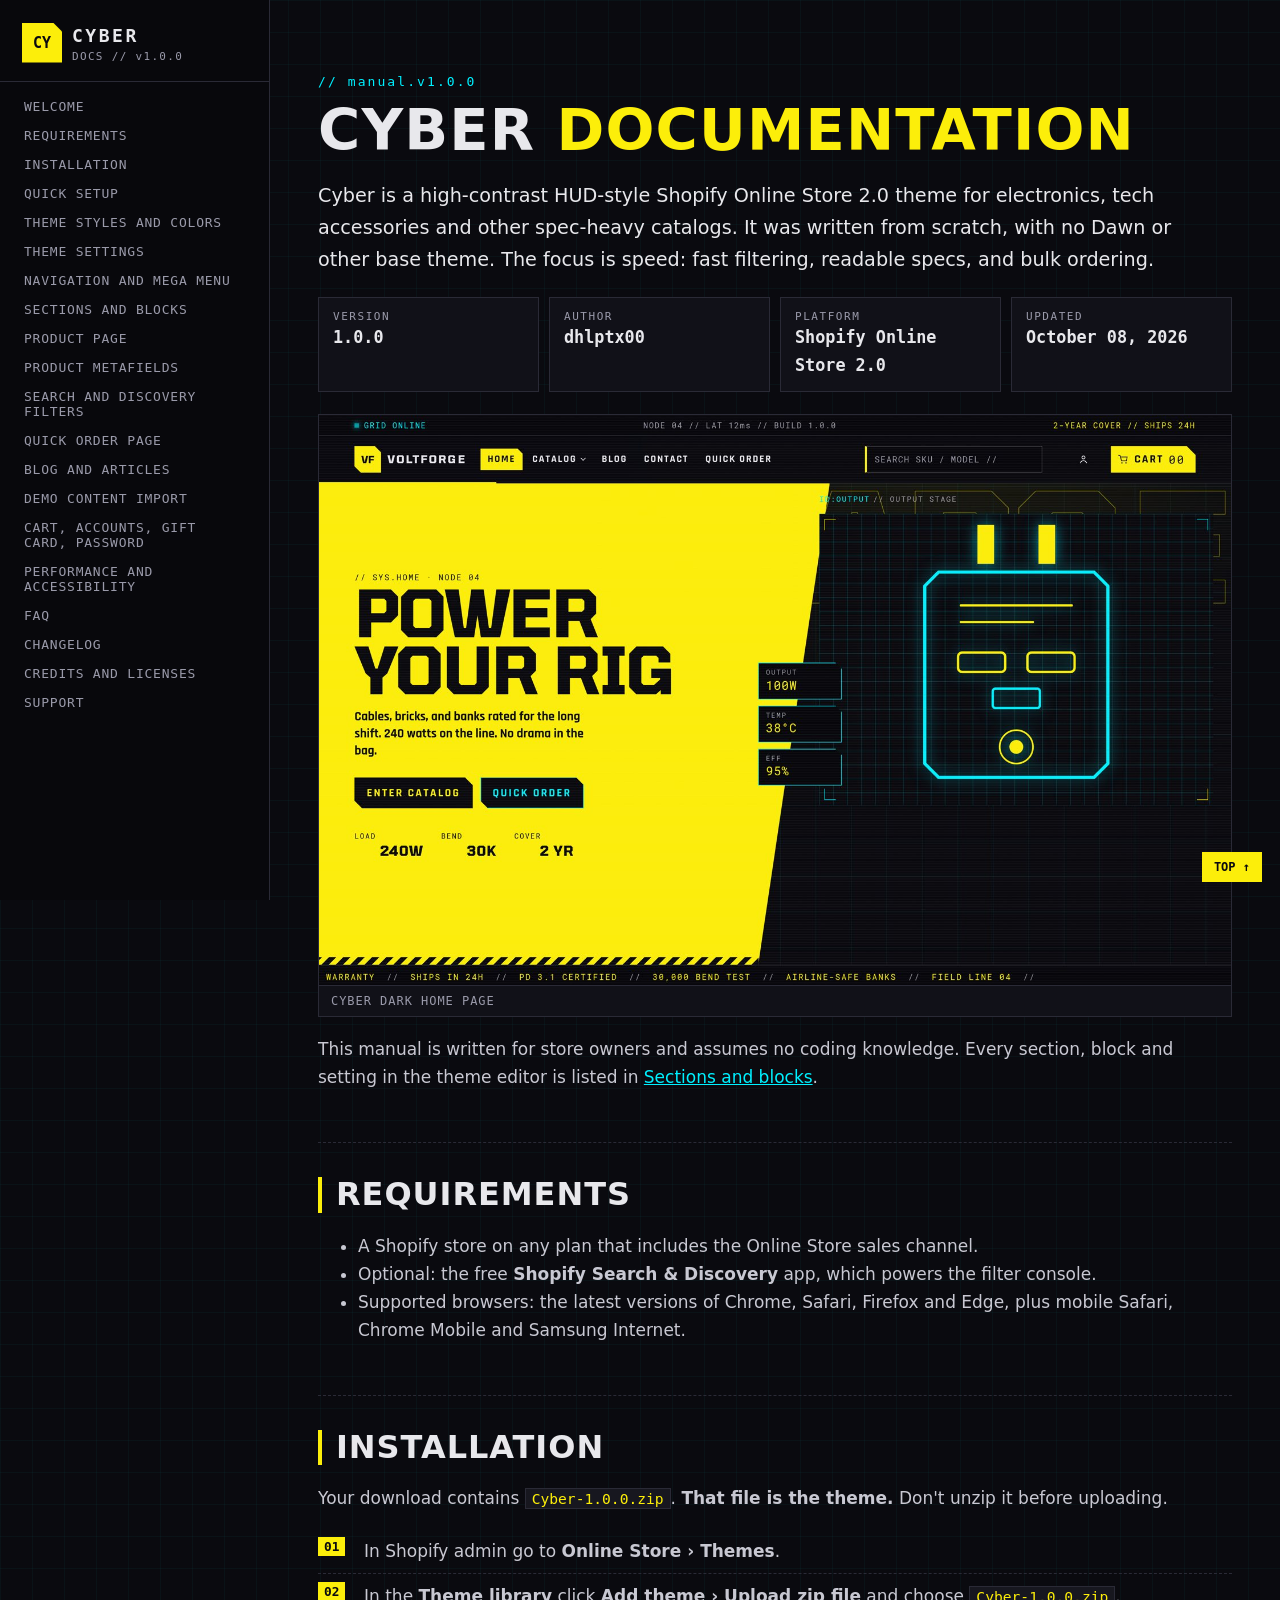
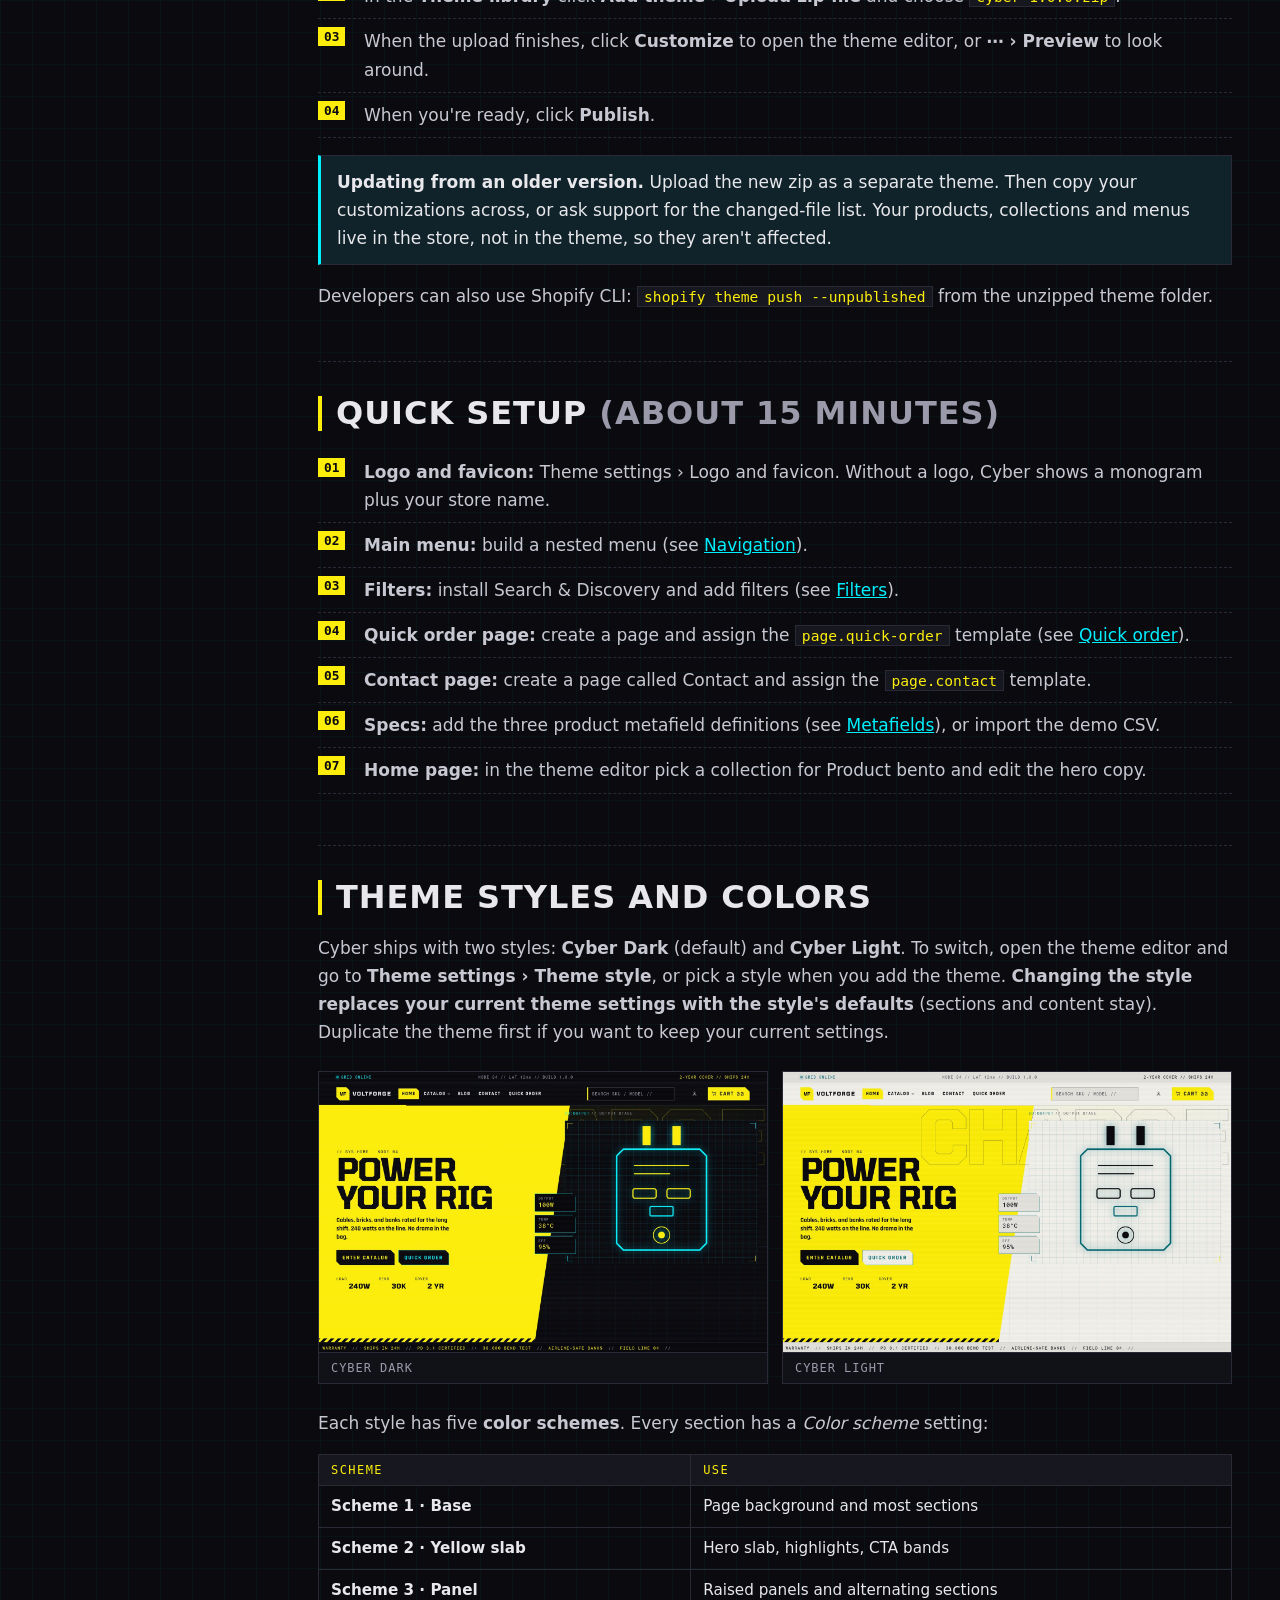
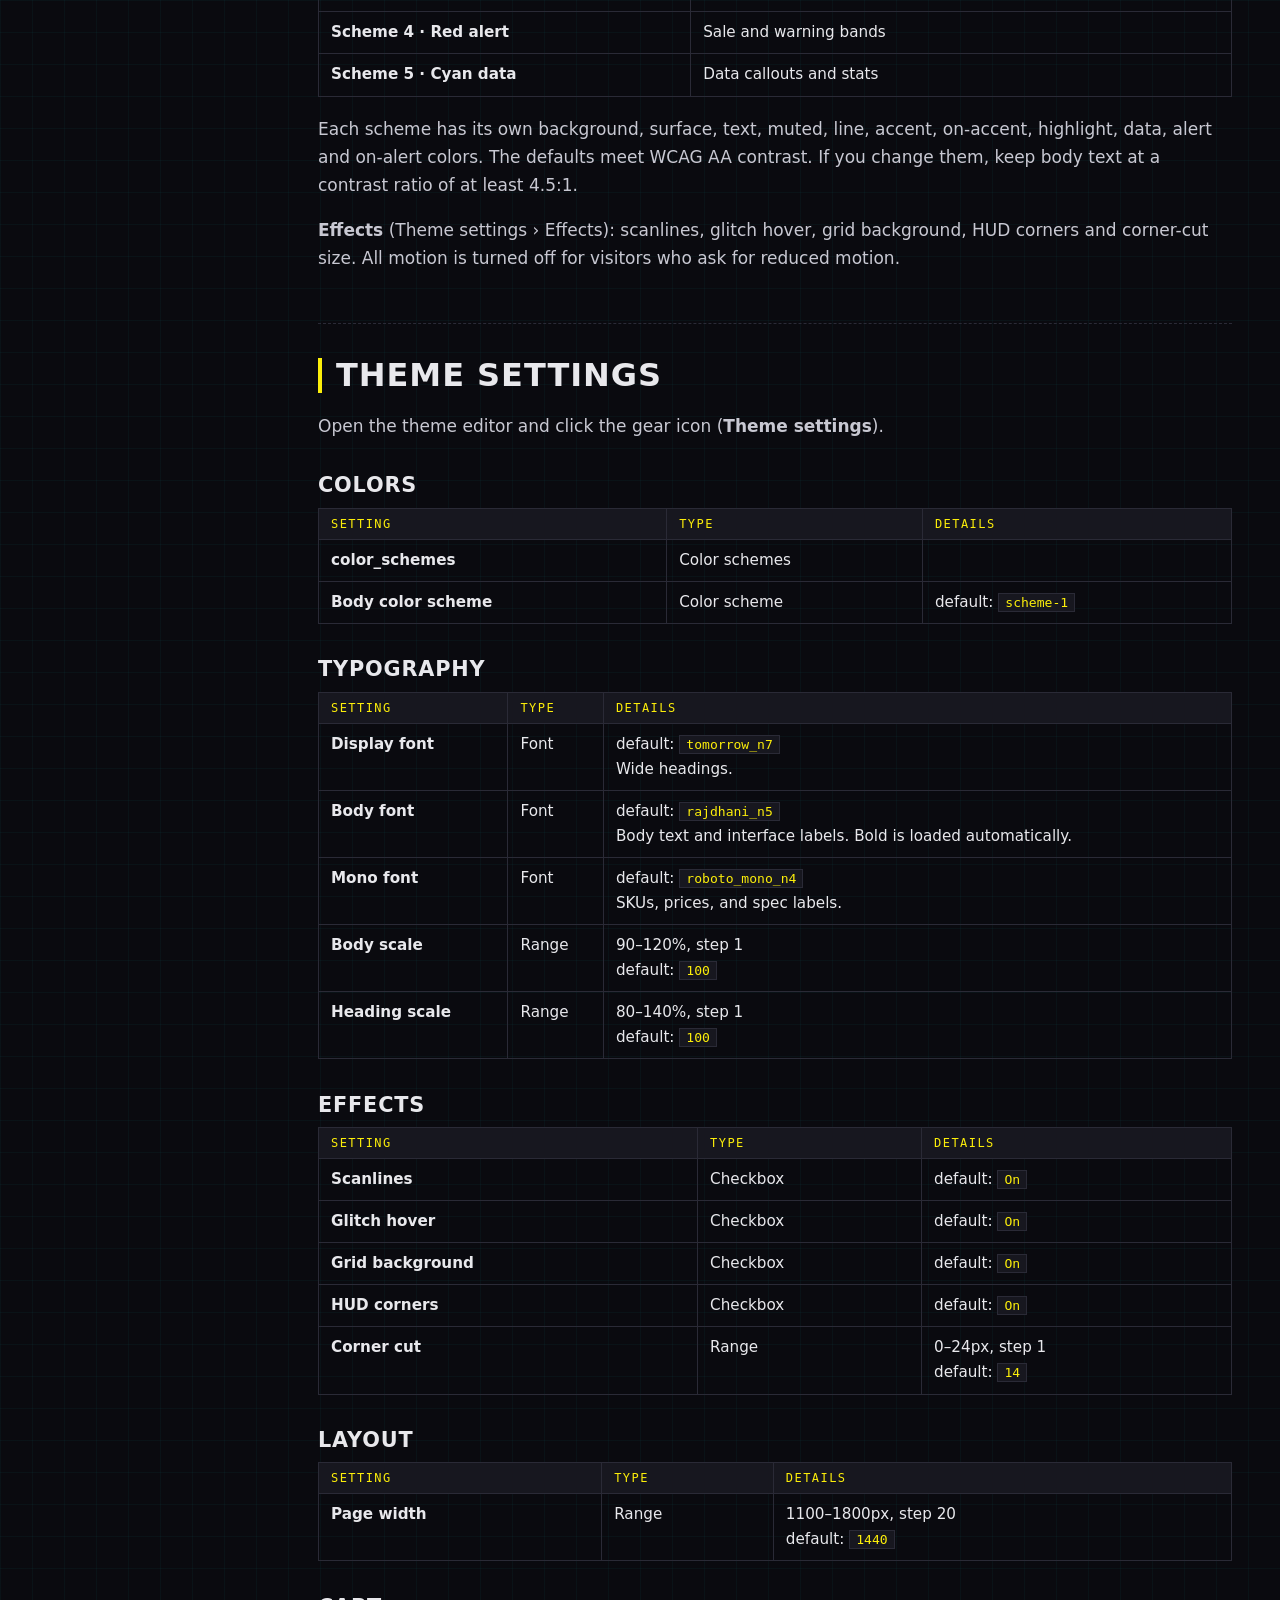
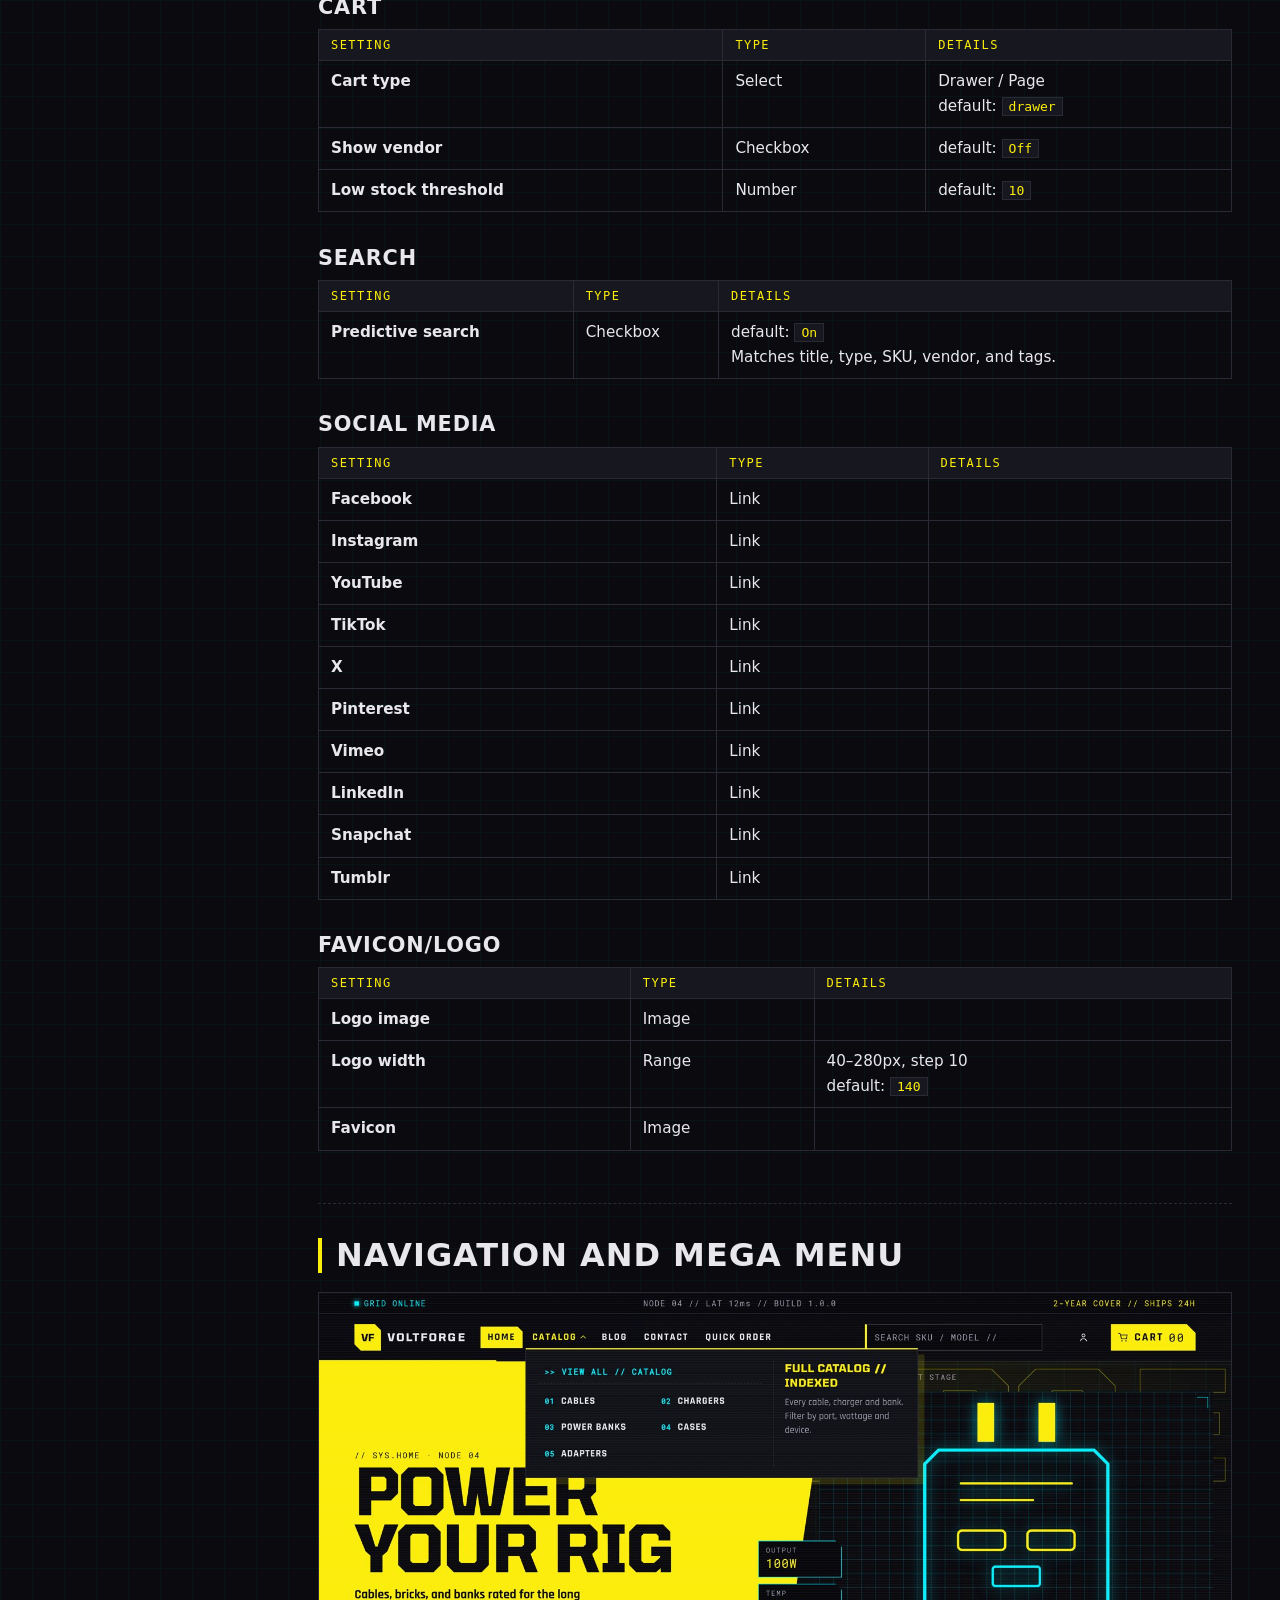
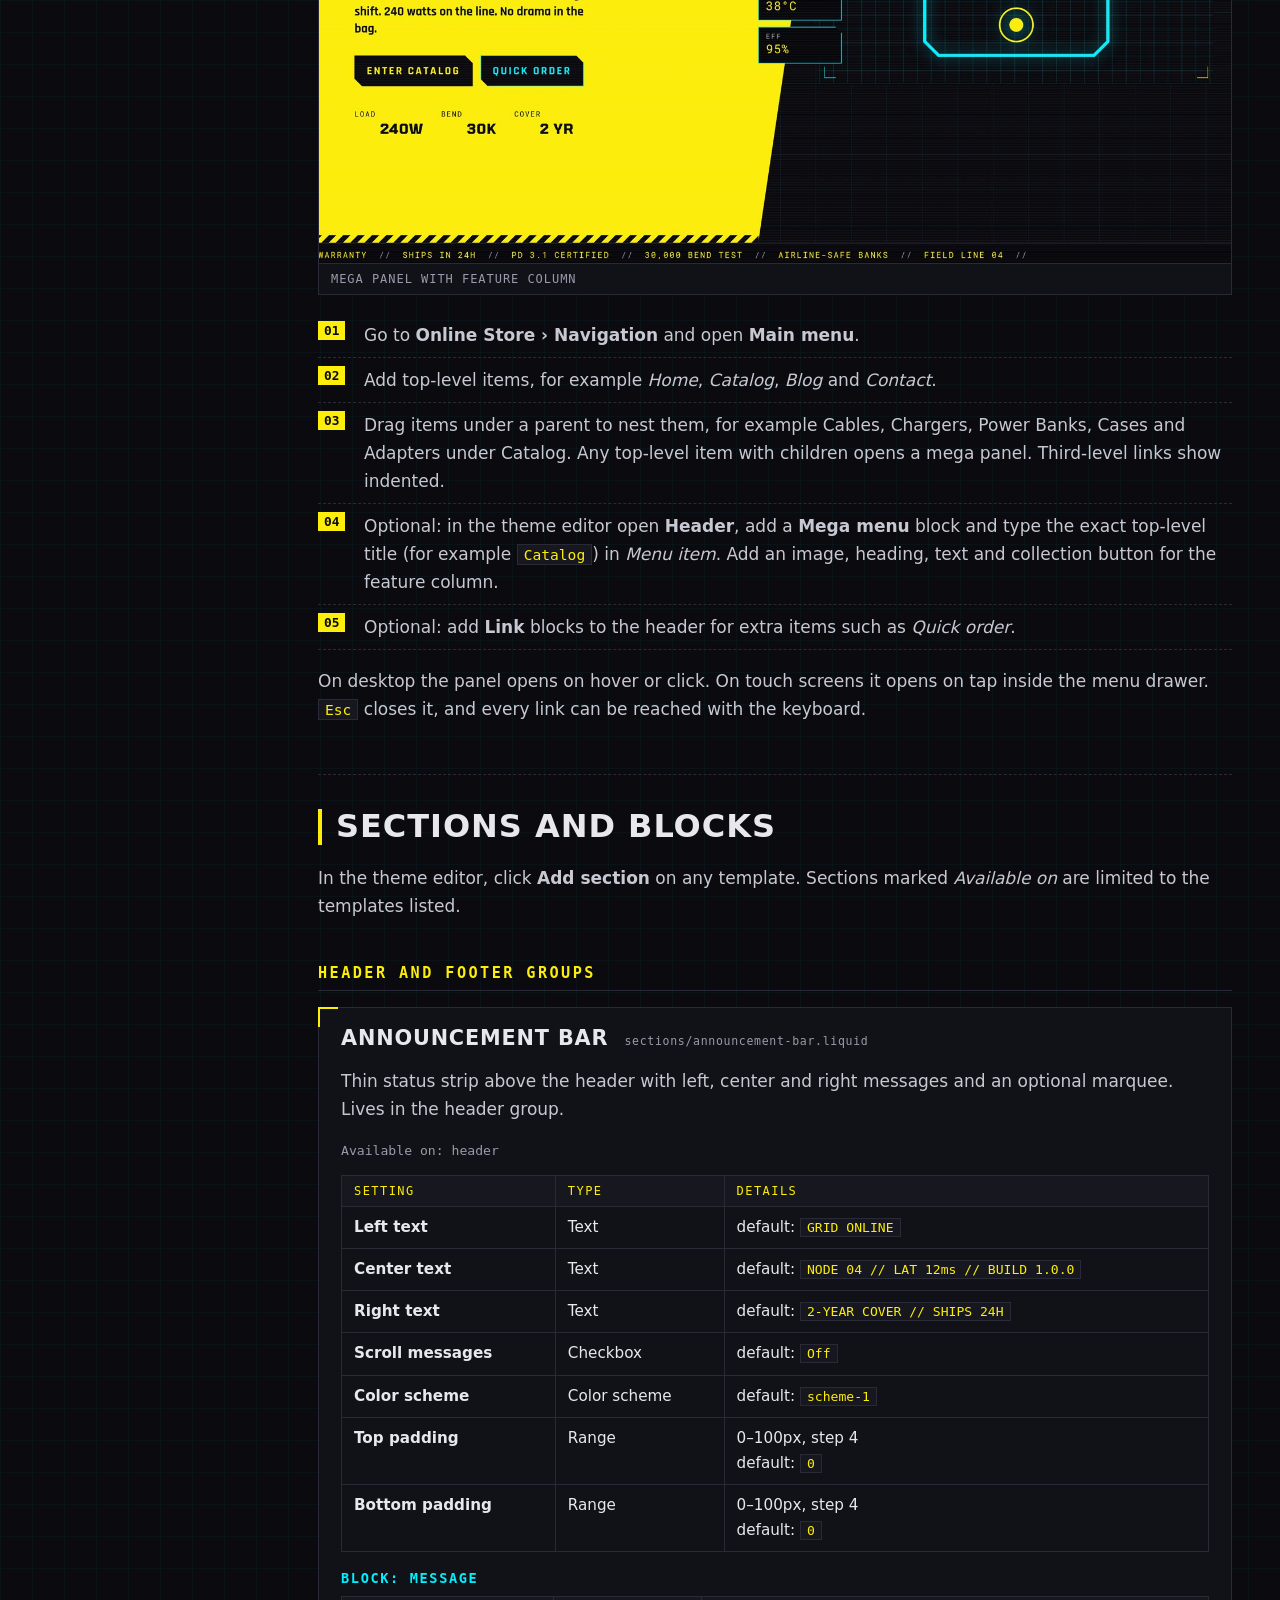
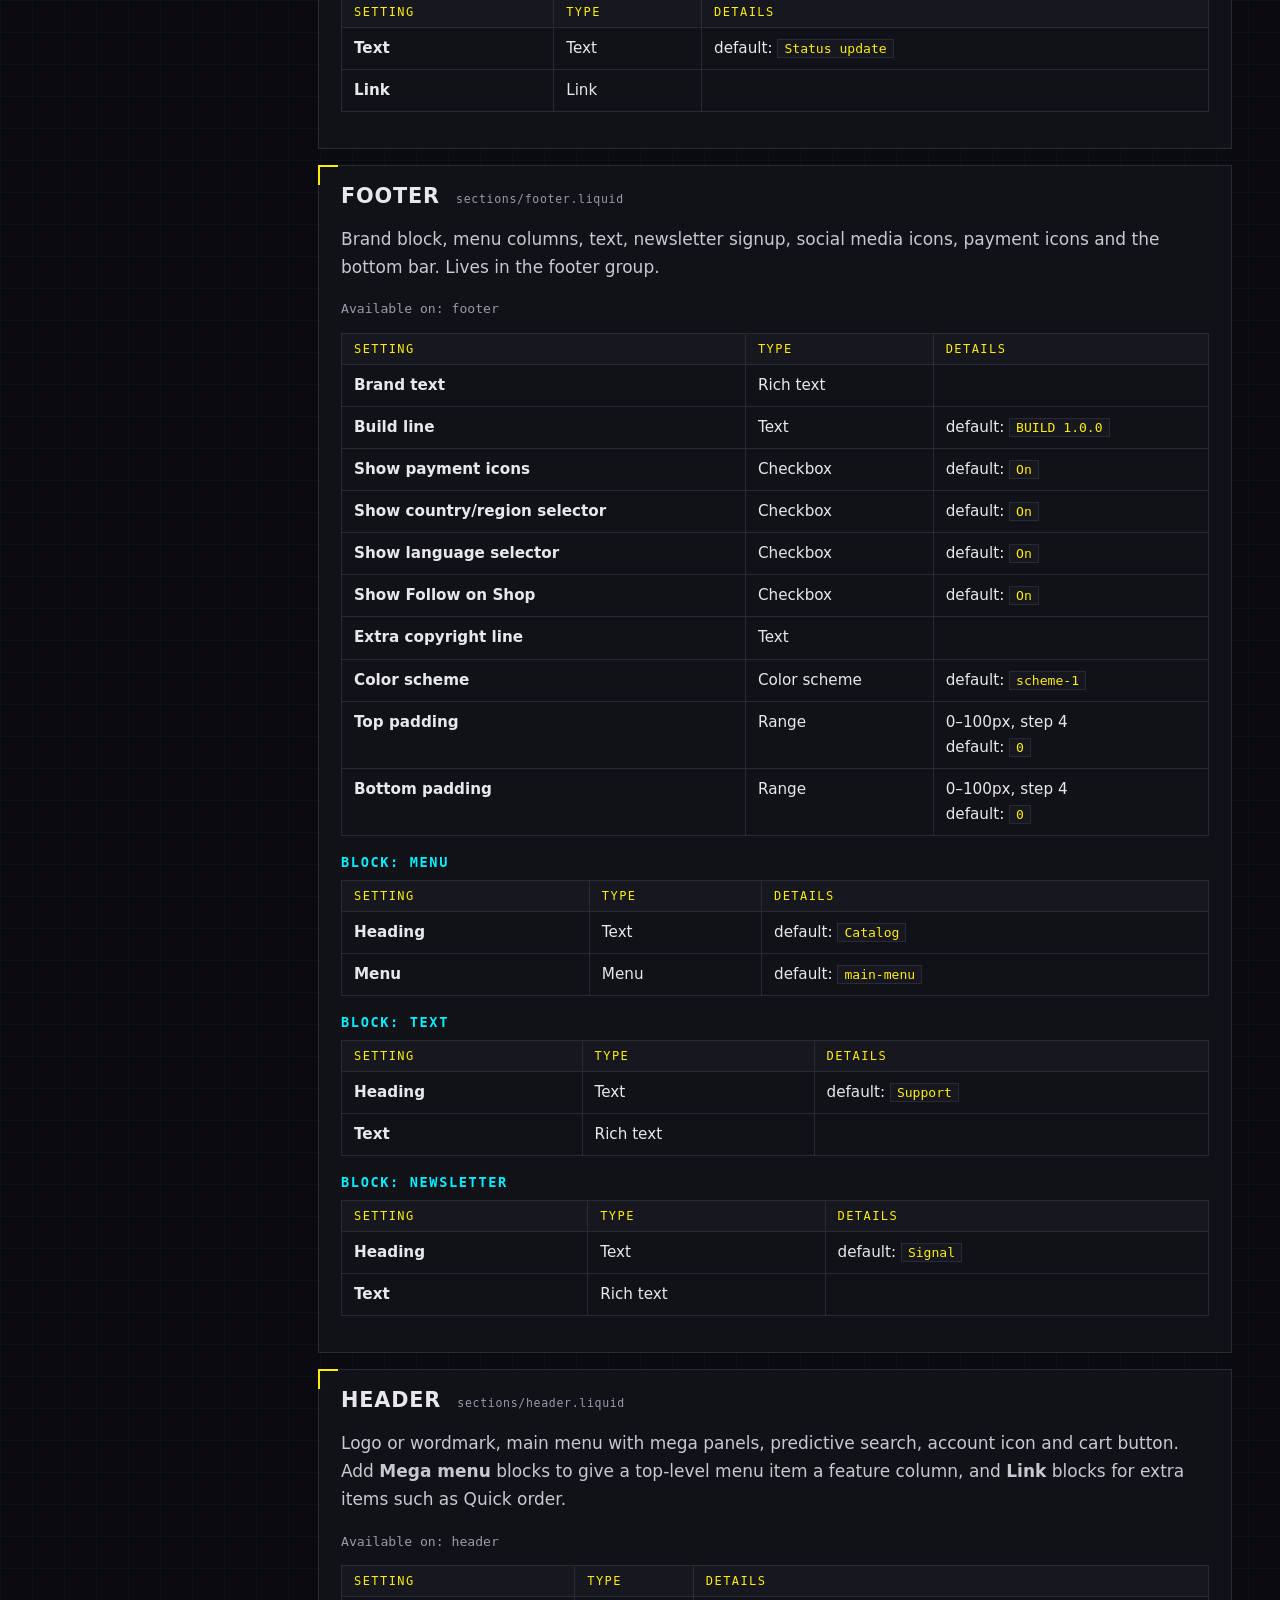
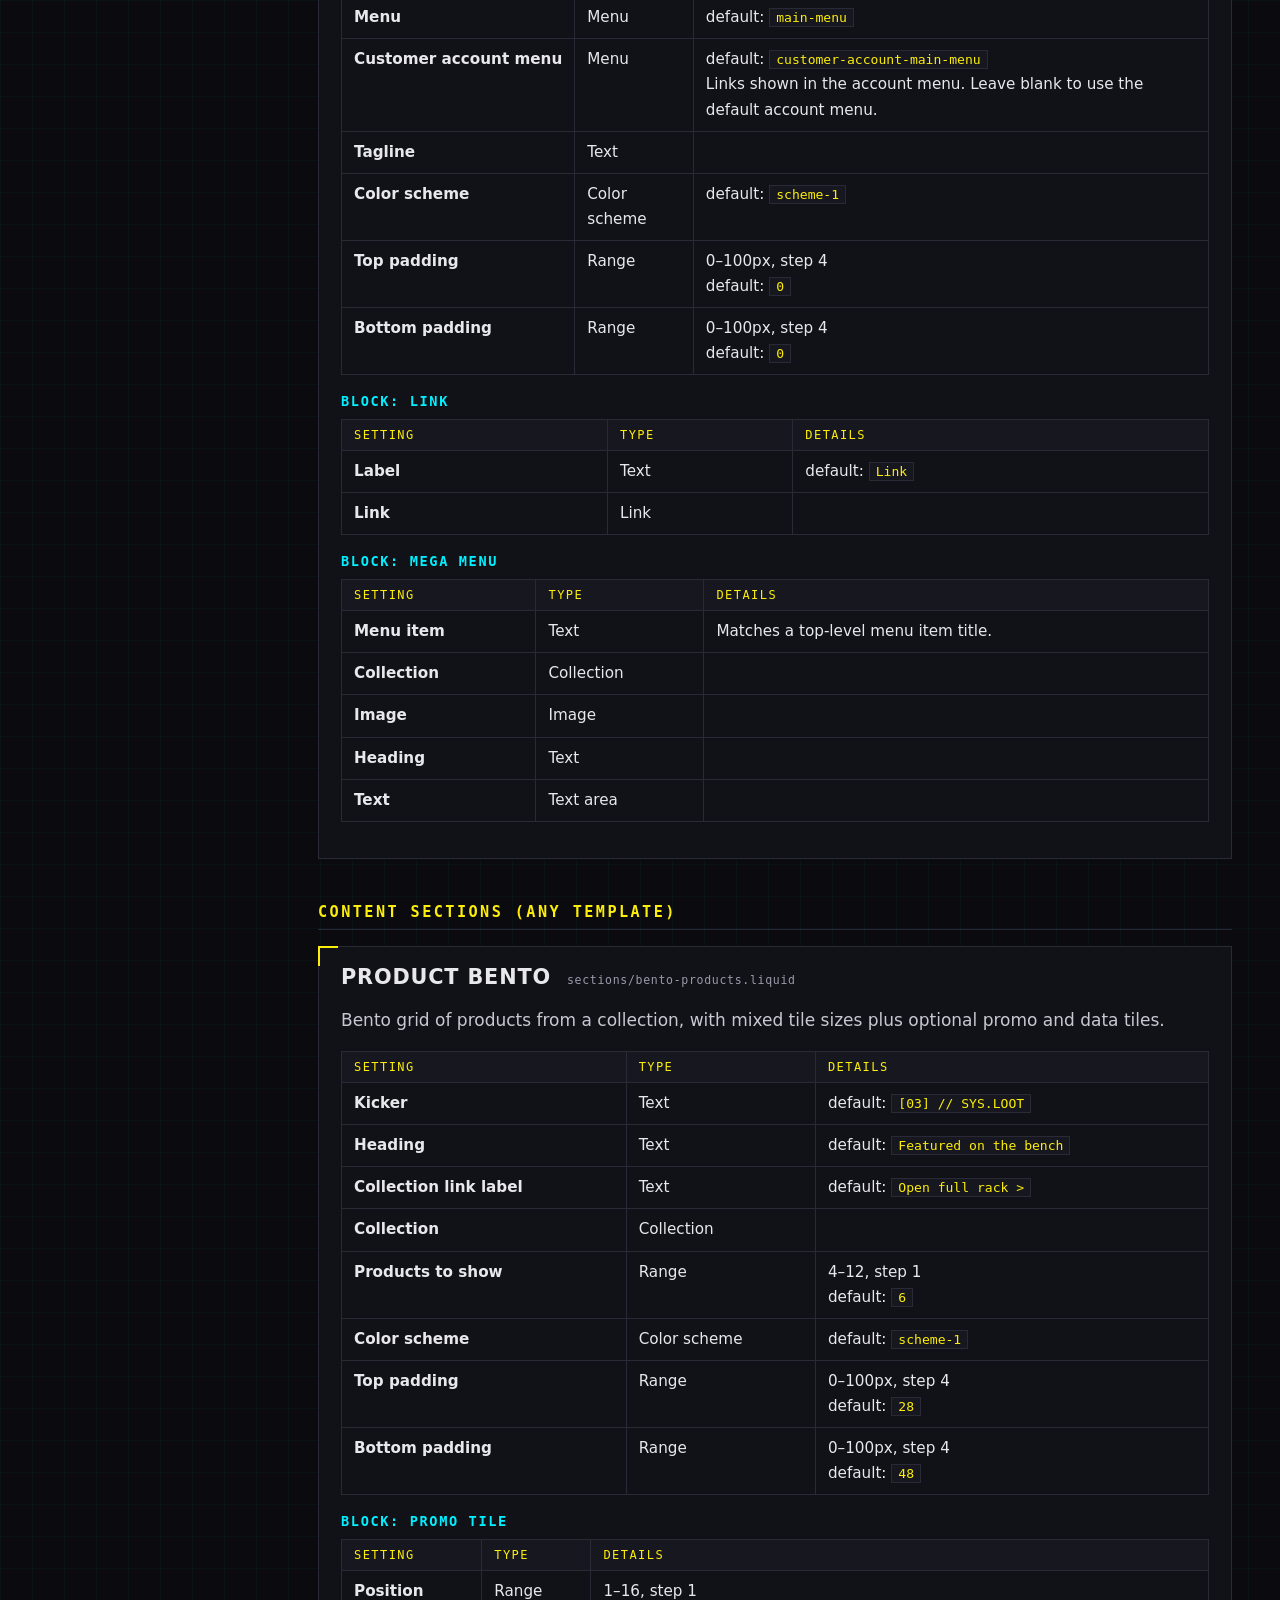
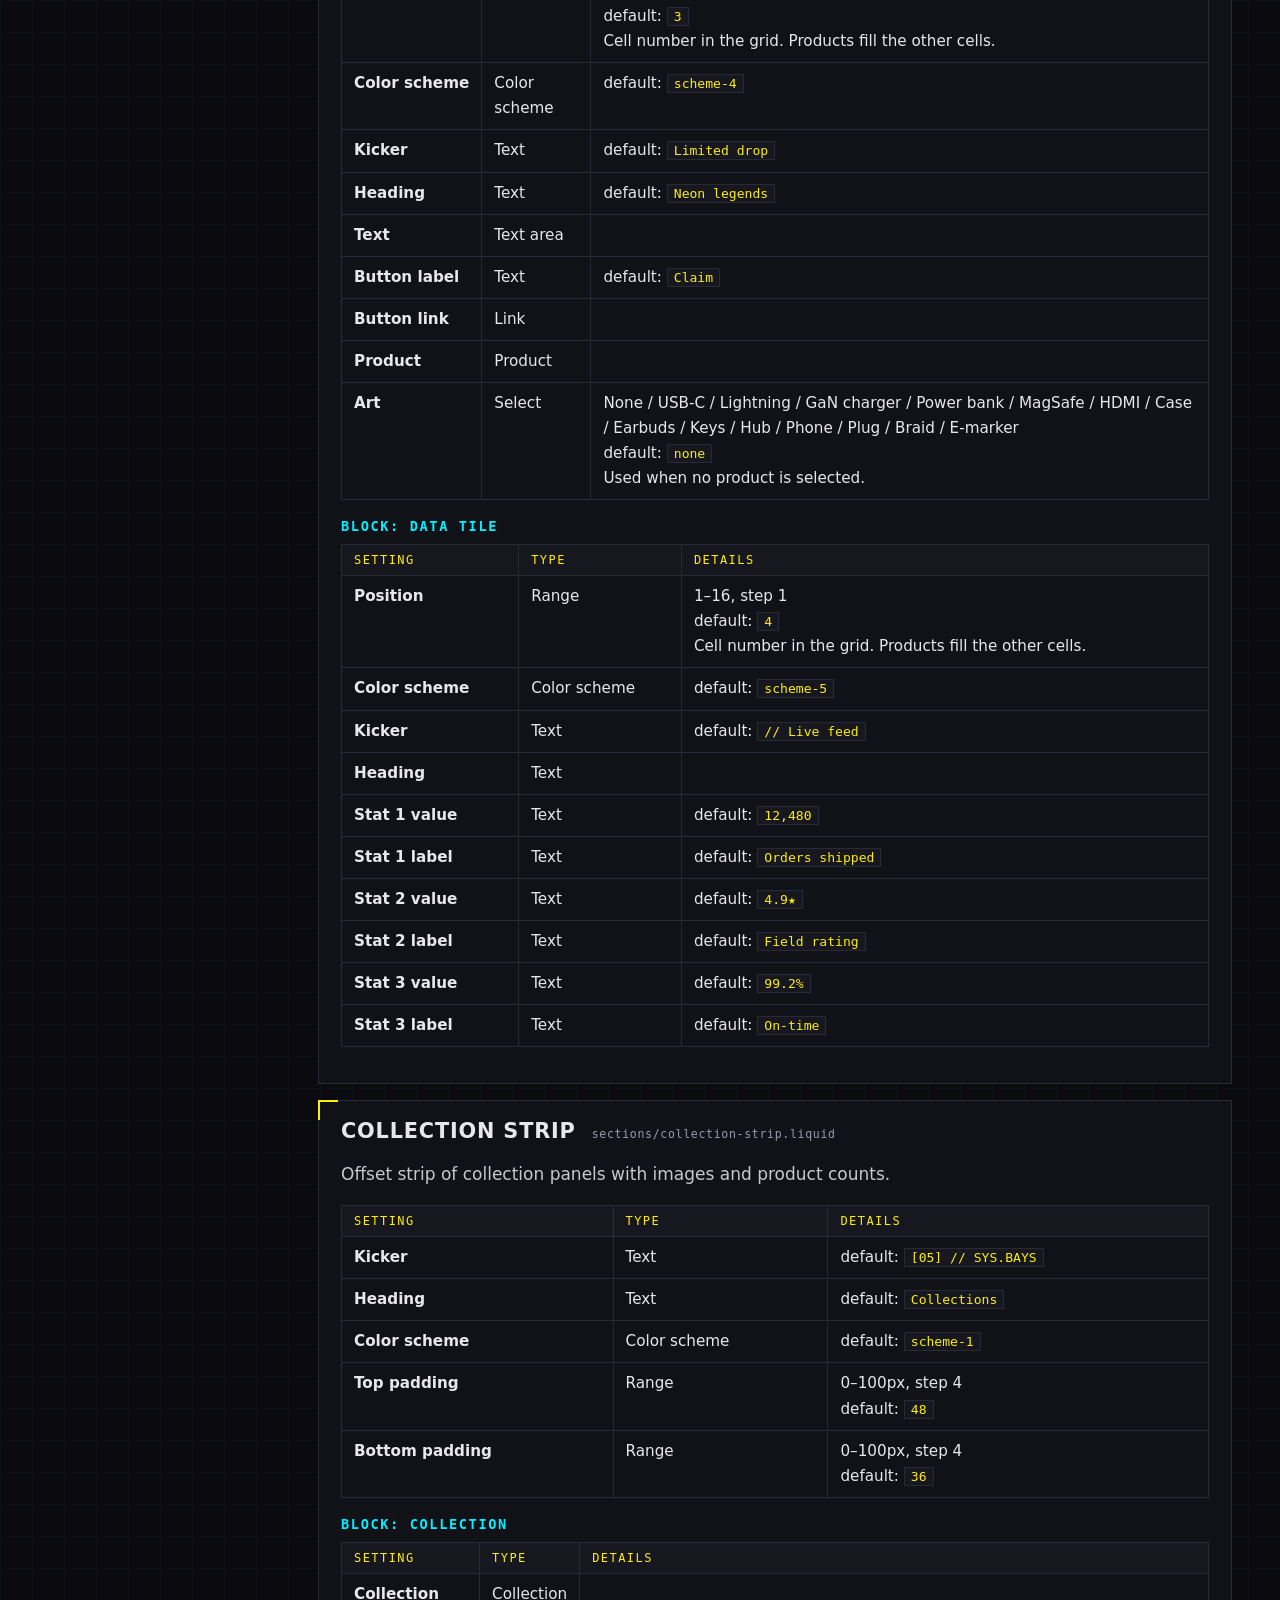
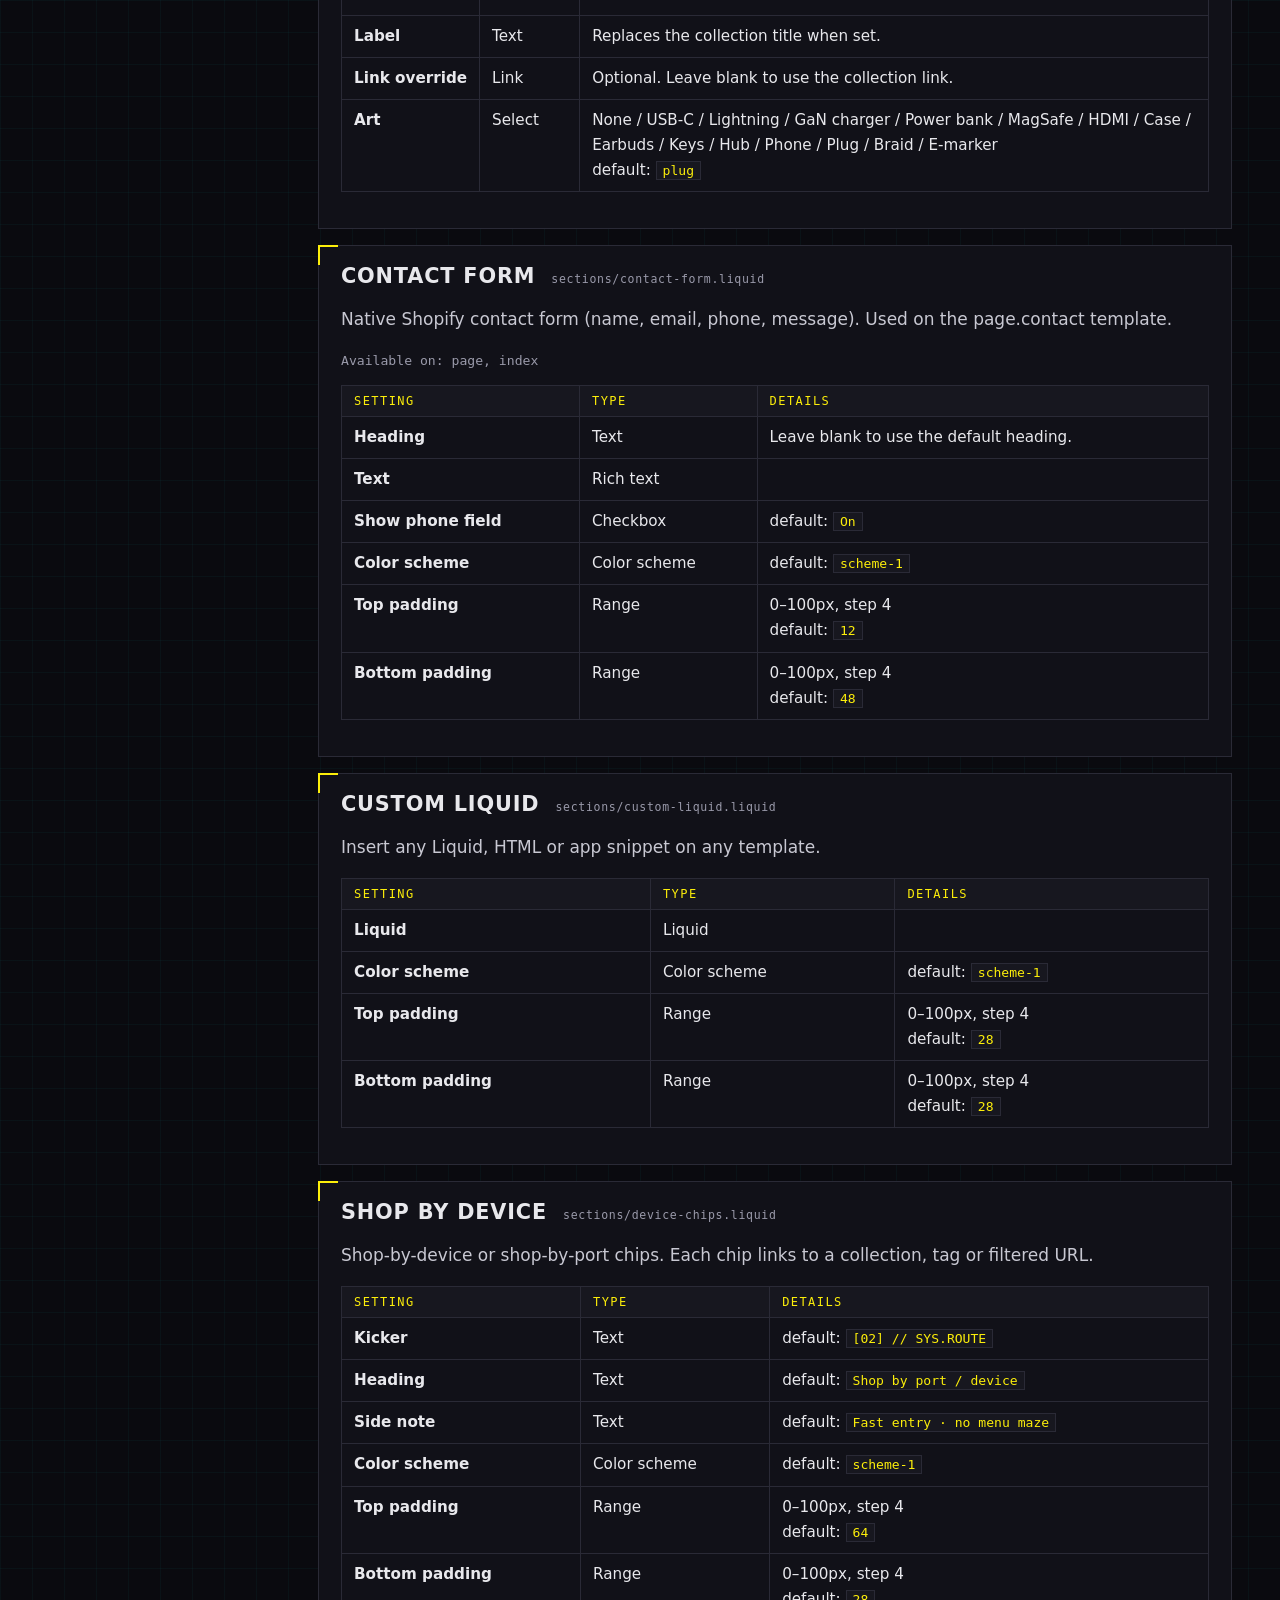
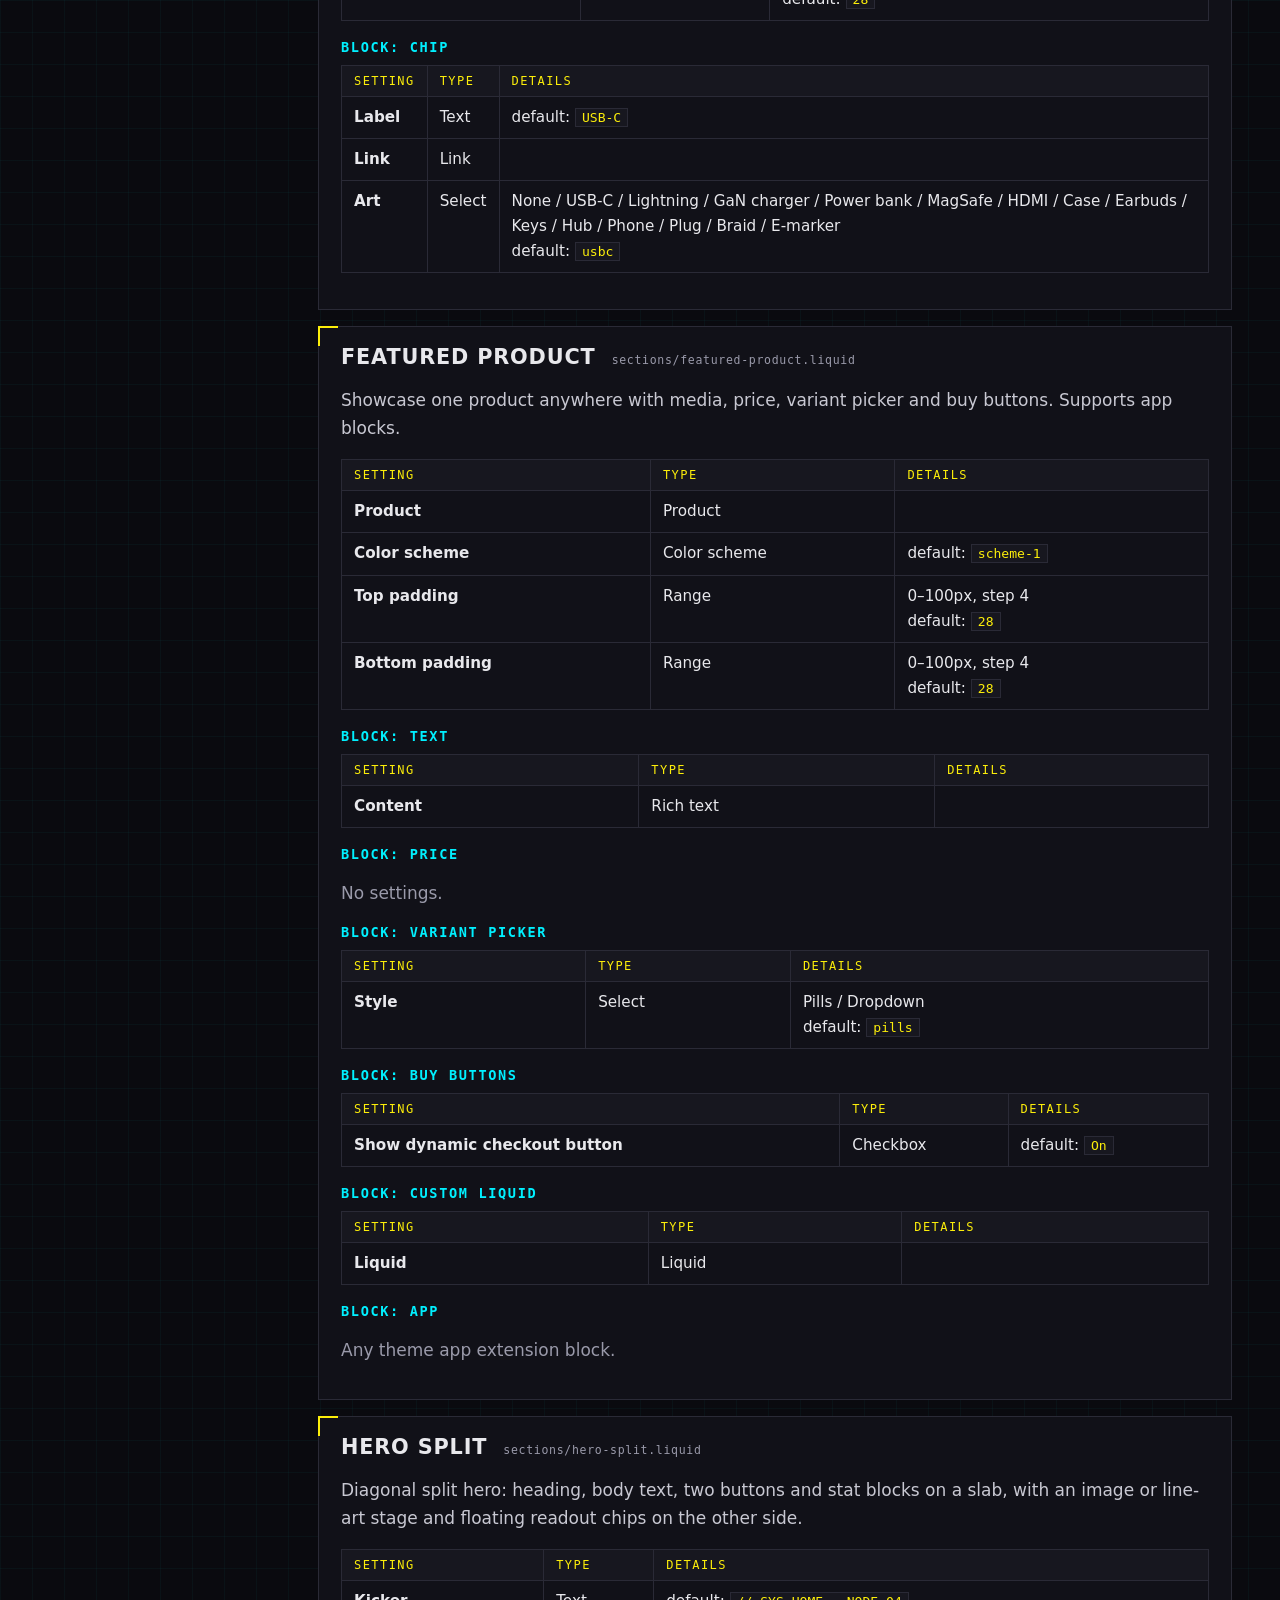
==== index.html @ 30505d04 "Cyber theme documentation v1.0.0 + support page" ====
<!doctype html><html lang="en"><head><meta charset="utf-8"><meta name="viewport" content="width=device-width,initial-scale=1">
<title>Cyber 1.0.0 — Shopify theme documentation</title><link rel="stylesheet" href="assets/docs.css"></head><body>
<aside class="side"><div class="brand"><span class="mark">CY</span><div><b>CYBER</b><small>DOCS // v1.0.0</small></div></div><nav aria-label="Documentation"><a href="#intro">Welcome</a><a href="#requirements">Requirements</a><a href="#install">Installation</a><a href="#quick-setup">Quick setup</a><a href="#styles">Theme styles and colors</a><a href="#settings">Theme settings</a><a href="#navigation">Navigation and mega menu</a><a href="#sections">Sections and blocks</a><a href="#product">Product page</a><a href="#metafields">Product metafields</a><a href="#filters">Search and Discovery filters</a><a href="#quick-order">Quick order page</a><a href="#blog">Blog and articles</a><a href="#demo">Demo content import</a><a href="#other">Cart, accounts, gift card, password</a><a href="#performance">Performance and accessibility</a><a href="#faq">FAQ</a><a href="#changelog">Changelog</a><a href="#credits">Credits and licenses</a><a href="#support">Support</a></nav></aside>
<main>
<section id="intro"><p class="kicker">// manual.v1.0.0</p><h1>Cyber <span class="hl">documentation</span></h1>
<p class="lead">Cyber is a high-contrast HUD-style Shopify Online Store 2.0 theme for electronics, tech accessories and other spec-heavy catalogs. It was written from scratch, with no Dawn or other base theme. The focus is speed: fast filtering, readable specs, and bulk ordering.</p>
<div class="cards">
<div class="card"><b>Version</b><span>1.0.0</span></div><div class="card"><b>Author</b><span>dhlptx00</span></div>
<div class="card"><b>Platform</b><span>Shopify Online Store 2.0</span></div><div class="card"><b>Updated</b><span>October 08, 2026</span></div></div>
<figure class="shot"><img src="assets/img/home.jpg" alt="Cyber Dark home page" loading="lazy"><figcaption>Cyber Dark home page</figcaption></figure>
<p>This manual is written for store owners and assumes no coding knowledge. Every section, block and setting in the theme editor is listed in <a href="#sections">Sections and blocks</a>.</p></section>

<section id="requirements"><h2>Requirements</h2><ul>
<li>A Shopify store on any plan that includes the Online Store sales channel.</li>
<li>Optional: the free <b>Shopify Search &amp; Discovery</b> app, which powers the filter console.</li>
<li>Supported browsers: the latest versions of Chrome, Safari, Firefox and Edge, plus mobile Safari, Chrome Mobile and Samsung Internet.</li></ul></section>

<section id="install"><h2>Installation</h2>
<p>Your download contains <code>Cyber-1.0.0.zip</code>. <b>That file is the theme.</b> Don't unzip it before uploading.</p>
<ol class="steps">
<li>In Shopify admin go to <b>Online Store › Themes</b>.</li>
<li>In the <b>Theme library</b> click <b>Add theme › Upload zip file</b> and choose <code>Cyber-1.0.0.zip</code>.</li>
<li>When the upload finishes, click <b>Customize</b> to open the theme editor, or <b>⋯ › Preview</b> to look around.</li>
<li>When you're ready, click <b>Publish</b>.</li></ol>
<div class="note"><b>Updating from an older version.</b> Upload the new zip as a separate theme. Then copy your customizations across, or ask support for the changed-file list. Your products, collections and menus live in the store, not in the theme, so they aren't affected.</div>
<p>Developers can also use Shopify CLI: <code>shopify theme push --unpublished</code> from the unzipped theme folder.</p></section>

<section id="quick-setup"><h2>Quick setup <span class="muted">(about 15 minutes)</span></h2><ol class="steps">
<li><b>Logo and favicon:</b> Theme settings › Logo and favicon. Without a logo, Cyber shows a monogram plus your store name.</li>
<li><b>Main menu:</b> build a nested menu (see <a href="#navigation">Navigation</a>).</li>
<li><b>Filters:</b> install Search &amp; Discovery and add filters (see <a href="#filters">Filters</a>).</li>
<li><b>Quick order page:</b> create a page and assign the <code>page.quick-order</code> template (see <a href="#quick-order">Quick order</a>).</li>
<li><b>Contact page:</b> create a page called Contact and assign the <code>page.contact</code> template.</li>
<li><b>Specs:</b> add the three product metafield definitions (see <a href="#metafields">Metafields</a>), or import the demo CSV.</li>
<li><b>Home page:</b> in the theme editor pick a collection for Product bento and edit the hero copy.</li></ol></section>

<section id="styles"><h2>Theme styles and colors</h2>
<p>Cyber ships with two styles: <b>Cyber Dark</b> (default) and <b>Cyber Light</b>. To switch, open the theme editor and go to <b>Theme settings › Theme style</b>, or pick a style when you add the theme. <b>Changing the style replaces your current theme settings with the style's defaults</b> (sections and content stay). Duplicate the theme first if you want to keep your current settings.</p>
<div class="two"><figure class="shot"><img src="assets/img/home.jpg" alt="Cyber Dark" loading="lazy"><figcaption>Cyber Dark</figcaption></figure><figure class="shot"><img src="assets/img/light.jpg" alt="Cyber Light" loading="lazy"><figcaption>Cyber Light</figcaption></figure></div>
<p>Each style has five <b>color schemes</b>. Every section has a <i>Color scheme</i> setting:</p>
<table class="tbl"><thead><tr><th>Scheme</th><th>Use</th></tr></thead><tbody>
<tr><td>Scheme 1 · Base</td><td>Page background and most sections</td></tr><tr><td>Scheme 2 · Yellow slab</td><td>Hero slab, highlights, CTA bands</td></tr>
<tr><td>Scheme 3 · Panel</td><td>Raised panels and alternating sections</td></tr><tr><td>Scheme 4 · Red alert</td><td>Sale and warning bands</td></tr>
<tr><td>Scheme 5 · Cyan data</td><td>Data callouts and stats</td></tr></tbody></table>
<p>Each scheme has its own background, surface, text, muted, line, accent, on-accent, highlight, data, alert and on-alert colors. The defaults meet WCAG AA contrast. If you change them, keep body text at a contrast ratio of at least 4.5:1.</p>
<p><b>Effects</b> (Theme settings › Effects): scanlines, glitch hover, grid background, HUD corners and corner-cut size. All motion is turned off for visitors who ask for reduced motion.</p></section>

<section id="settings"><h2>Theme settings</h2><p>Open the theme editor and click the gear icon (<b>Theme settings</b>).</p><h3 id="g-colors">Colors</h3><table class="tbl"><thead><tr><th>Setting</th><th>Type</th><th>Details</th></tr></thead><tbody><tr><td>color_schemes</td><td>Color schemes</td><td></td></tr><tr><td>Body color scheme</td><td>Color scheme</td><td>default: <code>scheme-1</code></td></tr></tbody></table><h3 id="g-typography">Typography</h3><table class="tbl"><thead><tr><th>Setting</th><th>Type</th><th>Details</th></tr></thead><tbody><tr><td>Display font</td><td>Font</td><td>default: <code>tomorrow_n7</code><br>Wide headings.</td></tr><tr><td>Body font</td><td>Font</td><td>default: <code>rajdhani_n5</code><br>Body text and interface labels. Bold is loaded automatically.</td></tr><tr><td>Mono font</td><td>Font</td><td>default: <code>roboto_mono_n4</code><br>SKUs, prices, and spec labels.</td></tr><tr><td>Body scale</td><td>Range</td><td>90–120%, step 1<br>default: <code>100</code></td></tr><tr><td>Heading scale</td><td>Range</td><td>80–140%, step 1<br>default: <code>100</code></td></tr></tbody></table><h3 id="g-effects">Effects</h3><table class="tbl"><thead><tr><th>Setting</th><th>Type</th><th>Details</th></tr></thead><tbody><tr><td>Scanlines</td><td>Checkbox</td><td>default: <code>On</code></td></tr><tr><td>Glitch hover</td><td>Checkbox</td><td>default: <code>On</code></td></tr><tr><td>Grid background</td><td>Checkbox</td><td>default: <code>On</code></td></tr><tr><td>HUD corners</td><td>Checkbox</td><td>default: <code>On</code></td></tr><tr><td>Corner cut</td><td>Range</td><td>0–24px, step 1<br>default: <code>14</code></td></tr></tbody></table><h3 id="g-layout">Layout</h3><table class="tbl"><thead><tr><th>Setting</th><th>Type</th><th>Details</th></tr></thead><tbody><tr><td>Page width</td><td>Range</td><td>1100–1800px, step 20<br>default: <code>1440</code></td></tr></tbody></table><h3 id="g-cart">Cart</h3><table class="tbl"><thead><tr><th>Setting</th><th>Type</th><th>Details</th></tr></thead><tbody><tr><td>Cart type</td><td>Select</td><td>Drawer / Page<br>default: <code>drawer</code></td></tr><tr><td>Show vendor</td><td>Checkbox</td><td>default: <code>Off</code></td></tr><tr><td>Low stock threshold</td><td>Number</td><td>default: <code>10</code></td></tr></tbody></table><h3 id="g-search">Search</h3><table class="tbl"><thead><tr><th>Setting</th><th>Type</th><th>Details</th></tr></thead><tbody><tr><td>Predictive search</td><td>Checkbox</td><td>default: <code>On</code><br>Matches title, type, SKU, vendor, and tags.</td></tr></tbody></table><h3 id="g-social-media">Social media</h3><table class="tbl"><thead><tr><th>Setting</th><th>Type</th><th>Details</th></tr></thead><tbody><tr><td>Facebook</td><td>Link</td><td></td></tr><tr><td>Instagram</td><td>Link</td><td></td></tr><tr><td>YouTube</td><td>Link</td><td></td></tr><tr><td>TikTok</td><td>Link</td><td></td></tr><tr><td>X</td><td>Link</td><td></td></tr><tr><td>Pinterest</td><td>Link</td><td></td></tr><tr><td>Vimeo</td><td>Link</td><td></td></tr><tr><td>LinkedIn</td><td>Link</td><td></td></tr><tr><td>Snapchat</td><td>Link</td><td></td></tr><tr><td>Tumblr</td><td>Link</td><td></td></tr></tbody></table><h3 id="g-favicon-logo">Favicon/Logo</h3><table class="tbl"><thead><tr><th>Setting</th><th>Type</th><th>Details</th></tr></thead><tbody><tr><td>Logo image</td><td>Image</td><td></td></tr><tr><td>Logo width</td><td>Range</td><td>40–280px, step 10<br>default: <code>140</code></td></tr><tr><td>Favicon</td><td>Image</td><td></td></tr></tbody></table></section>

<section id="navigation"><h2>Navigation and mega menu</h2>
<figure class="shot"><img src="assets/img/mega.jpg" alt="Mega panel with feature column" loading="lazy"><figcaption>Mega panel with feature column</figcaption></figure>
<ol class="steps">
<li>Go to <b>Online Store › Navigation</b> and open <b>Main menu</b>.</li>
<li>Add top-level items, for example <i>Home</i>, <i>Catalog</i>, <i>Blog</i> and <i>Contact</i>.</li>
<li>Drag items under a parent to nest them, for example Cables, Chargers, Power Banks, Cases and Adapters under Catalog. Any top-level item with children opens a mega panel. Third-level links show indented.</li>
<li>Optional: in the theme editor open <b>Header</b>, add a <b>Mega menu</b> block and type the exact top-level title (for example <code>Catalog</code>) in <i>Menu item</i>. Add an image, heading, text and collection button for the feature column.</li>
<li>Optional: add <b>Link</b> blocks to the header for extra items such as <i>Quick order</i>.</li></ol>
<p>On desktop the panel opens on hover or click. On touch screens it opens on tap inside the menu drawer. <kbd>Esc</kbd> closes it, and every link can be reached with the keyboard.</p></section>

<section id="sections"><h2>Sections and blocks</h2>
<p>In the theme editor, click <b>Add section</b> on any template. Sections marked <i>Available on</i> are limited to the templates listed.</p>
<h3 class="cat">Header and footer groups</h3><article class="sec" id="s-announcement-bar"><h3>Announcement bar <span class="file">sections/announcement-bar.liquid</span></h3><p>Thin status strip above the header with left, center and right messages and an optional marquee. Lives in the header group.</p><p class="muted mono">Available on: header</p><table class="tbl"><thead><tr><th>Setting</th><th>Type</th><th>Details</th></tr></thead><tbody><tr><td>Left text</td><td>Text</td><td>default: <code>GRID ONLINE</code></td></tr><tr><td>Center text</td><td>Text</td><td>default: <code>NODE 04 // LAT 12ms // BUILD 1.0.0</code></td></tr><tr><td>Right text</td><td>Text</td><td>default: <code>2-YEAR COVER // SHIPS 24H</code></td></tr><tr><td>Scroll messages</td><td>Checkbox</td><td>default: <code>Off</code></td></tr><tr><td>Color scheme</td><td>Color scheme</td><td>default: <code>scheme-1</code></td></tr><tr><td>Top padding</td><td>Range</td><td>0–100px, step 4<br>default: <code>0</code></td></tr><tr><td>Bottom padding</td><td>Range</td><td>0–100px, step 4<br>default: <code>0</code></td></tr></tbody></table><h4>Block: Message</h4><table class="tbl"><thead><tr><th>Setting</th><th>Type</th><th>Details</th></tr></thead><tbody><tr><td>Text</td><td>Text</td><td>default: <code>Status update</code></td></tr><tr><td>Link</td><td>Link</td><td></td></tr></tbody></table></article><article class="sec" id="s-footer"><h3>Footer <span class="file">sections/footer.liquid</span></h3><p>Brand block, menu columns, text, newsletter signup, social media icons, payment icons and the bottom bar. Lives in the footer group.</p><p class="muted mono">Available on: footer</p><table class="tbl"><thead><tr><th>Setting</th><th>Type</th><th>Details</th></tr></thead><tbody><tr><td>Brand text</td><td>Rich text</td><td></td></tr><tr><td>Build line</td><td>Text</td><td>default: <code>BUILD 1.0.0</code></td></tr><tr><td>Show payment icons</td><td>Checkbox</td><td>default: <code>On</code></td></tr><tr><td>Show country/region selector</td><td>Checkbox</td><td>default: <code>On</code></td></tr><tr><td>Show language selector</td><td>Checkbox</td><td>default: <code>On</code></td></tr><tr><td>Show Follow on Shop</td><td>Checkbox</td><td>default: <code>On</code></td></tr><tr><td>Extra copyright line</td><td>Text</td><td></td></tr><tr><td>Color scheme</td><td>Color scheme</td><td>default: <code>scheme-1</code></td></tr><tr><td>Top padding</td><td>Range</td><td>0–100px, step 4<br>default: <code>0</code></td></tr><tr><td>Bottom padding</td><td>Range</td><td>0–100px, step 4<br>default: <code>0</code></td></tr></tbody></table><h4>Block: Menu</h4><table class="tbl"><thead><tr><th>Setting</th><th>Type</th><th>Details</th></tr></thead><tbody><tr><td>Heading</td><td>Text</td><td>default: <code>Catalog</code></td></tr><tr><td>Menu</td><td>Menu</td><td>default: <code>main-menu</code></td></tr></tbody></table><h4>Block: Text</h4><table class="tbl"><thead><tr><th>Setting</th><th>Type</th><th>Details</th></tr></thead><tbody><tr><td>Heading</td><td>Text</td><td>default: <code>Support</code></td></tr><tr><td>Text</td><td>Rich text</td><td></td></tr></tbody></table><h4>Block: Newsletter</h4><table class="tbl"><thead><tr><th>Setting</th><th>Type</th><th>Details</th></tr></thead><tbody><tr><td>Heading</td><td>Text</td><td>default: <code>Signal</code></td></tr><tr><td>Text</td><td>Rich text</td><td></td></tr></tbody></table></article><article class="sec" id="s-header"><h3>Header <span class="file">sections/header.liquid</span></h3><p>Logo or wordmark, main menu with mega panels, predictive search, account icon and cart button. Add <b>Mega menu</b> blocks to give a top-level menu item a feature column, and <b>Link</b> blocks for extra items such as Quick order.</p><p class="muted mono">Available on: header</p><table class="tbl"><thead><tr><th>Setting</th><th>Type</th><th>Details</th></tr></thead><tbody><tr><td>Menu</td><td>Menu</td><td>default: <code>main-menu</code></td></tr><tr><td>Customer account menu</td><td>Menu</td><td>default: <code>customer-account-main-menu</code><br>Links shown in the account menu. Leave blank to use the default account menu.</td></tr><tr><td>Tagline</td><td>Text</td><td></td></tr><tr><td>Color scheme</td><td>Color scheme</td><td>default: <code>scheme-1</code></td></tr><tr><td>Top padding</td><td>Range</td><td>0–100px, step 4<br>default: <code>0</code></td></tr><tr><td>Bottom padding</td><td>Range</td><td>0–100px, step 4<br>default: <code>0</code></td></tr></tbody></table><h4>Block: Link</h4><table class="tbl"><thead><tr><th>Setting</th><th>Type</th><th>Details</th></tr></thead><tbody><tr><td>Label</td><td>Text</td><td>default: <code>Link</code></td></tr><tr><td>Link</td><td>Link</td><td></td></tr></tbody></table><h4>Block: Mega menu</h4><table class="tbl"><thead><tr><th>Setting</th><th>Type</th><th>Details</th></tr></thead><tbody><tr><td>Menu item</td><td>Text</td><td>Matches a top-level menu item title.</td></tr><tr><td>Collection</td><td>Collection</td><td></td></tr><tr><td>Image</td><td>Image</td><td></td></tr><tr><td>Heading</td><td>Text</td><td></td></tr><tr><td>Text</td><td>Text area</td><td></td></tr></tbody></table></article>
<h3 class="cat">Content sections (any template)</h3><article class="sec" id="s-bento-products"><h3>Product bento <span class="file">sections/bento-products.liquid</span></h3><p>Bento grid of products from a collection, with mixed tile sizes plus optional promo and data tiles.</p><table class="tbl"><thead><tr><th>Setting</th><th>Type</th><th>Details</th></tr></thead><tbody><tr><td>Kicker</td><td>Text</td><td>default: <code>[03] // SYS.LOOT</code></td></tr><tr><td>Heading</td><td>Text</td><td>default: <code>Featured on the bench</code></td></tr><tr><td>Collection link label</td><td>Text</td><td>default: <code>Open full rack &gt;</code></td></tr><tr><td>Collection</td><td>Collection</td><td></td></tr><tr><td>Products to show</td><td>Range</td><td>4–12, step 1<br>default: <code>6</code></td></tr><tr><td>Color scheme</td><td>Color scheme</td><td>default: <code>scheme-1</code></td></tr><tr><td>Top padding</td><td>Range</td><td>0–100px, step 4<br>default: <code>28</code></td></tr><tr><td>Bottom padding</td><td>Range</td><td>0–100px, step 4<br>default: <code>48</code></td></tr></tbody></table><h4>Block: Promo tile</h4><table class="tbl"><thead><tr><th>Setting</th><th>Type</th><th>Details</th></tr></thead><tbody><tr><td>Position</td><td>Range</td><td>1–16, step 1<br>default: <code>3</code><br>Cell number in the grid. Products fill the other cells.</td></tr><tr><td>Color scheme</td><td>Color scheme</td><td>default: <code>scheme-4</code></td></tr><tr><td>Kicker</td><td>Text</td><td>default: <code>Limited drop</code></td></tr><tr><td>Heading</td><td>Text</td><td>default: <code>Neon legends</code></td></tr><tr><td>Text</td><td>Text area</td><td></td></tr><tr><td>Button label</td><td>Text</td><td>default: <code>Claim</code></td></tr><tr><td>Button link</td><td>Link</td><td></td></tr><tr><td>Product</td><td>Product</td><td></td></tr><tr><td>Art</td><td>Select</td><td>None / USB-C / Lightning / GaN charger / Power bank / MagSafe / HDMI / Case / Earbuds / Keys / Hub / Phone / Plug / Braid / E-marker<br>default: <code>none</code><br>Used when no product is selected.</td></tr></tbody></table><h4>Block: Data tile</h4><table class="tbl"><thead><tr><th>Setting</th><th>Type</th><th>Details</th></tr></thead><tbody><tr><td>Position</td><td>Range</td><td>1–16, step 1<br>default: <code>4</code><br>Cell number in the grid. Products fill the other cells.</td></tr><tr><td>Color scheme</td><td>Color scheme</td><td>default: <code>scheme-5</code></td></tr><tr><td>Kicker</td><td>Text</td><td>default: <code>// Live feed</code></td></tr><tr><td>Heading</td><td>Text</td><td></td></tr><tr><td>Stat 1 value</td><td>Text</td><td>default: <code>12,480</code></td></tr><tr><td>Stat 1 label</td><td>Text</td><td>default: <code>Orders shipped</code></td></tr><tr><td>Stat 2 value</td><td>Text</td><td>default: <code>4.9★</code></td></tr><tr><td>Stat 2 label</td><td>Text</td><td>default: <code>Field rating</code></td></tr><tr><td>Stat 3 value</td><td>Text</td><td>default: <code>99.2%</code></td></tr><tr><td>Stat 3 label</td><td>Text</td><td>default: <code>On-time</code></td></tr></tbody></table></article><article class="sec" id="s-collection-strip"><h3>Collection strip <span class="file">sections/collection-strip.liquid</span></h3><p>Offset strip of collection panels with images and product counts.</p><table class="tbl"><thead><tr><th>Setting</th><th>Type</th><th>Details</th></tr></thead><tbody><tr><td>Kicker</td><td>Text</td><td>default: <code>[05] // SYS.BAYS</code></td></tr><tr><td>Heading</td><td>Text</td><td>default: <code>Collections</code></td></tr><tr><td>Color scheme</td><td>Color scheme</td><td>default: <code>scheme-1</code></td></tr><tr><td>Top padding</td><td>Range</td><td>0–100px, step 4<br>default: <code>48</code></td></tr><tr><td>Bottom padding</td><td>Range</td><td>0–100px, step 4<br>default: <code>36</code></td></tr></tbody></table><h4>Block: Collection</h4><table class="tbl"><thead><tr><th>Setting</th><th>Type</th><th>Details</th></tr></thead><tbody><tr><td>Collection</td><td>Collection</td><td></td></tr><tr><td>Label</td><td>Text</td><td>Replaces the collection title when set.</td></tr><tr><td>Link override</td><td>Link</td><td>Optional. Leave blank to use the collection link.</td></tr><tr><td>Art</td><td>Select</td><td>None / USB-C / Lightning / GaN charger / Power bank / MagSafe / HDMI / Case / Earbuds / Keys / Hub / Phone / Plug / Braid / E-marker<br>default: <code>plug</code></td></tr></tbody></table></article><article class="sec" id="s-contact-form"><h3>Contact form <span class="file">sections/contact-form.liquid</span></h3><p>Native Shopify contact form (name, email, phone, message). Used on the page.contact template.</p><p class="muted mono">Available on: page, index</p><table class="tbl"><thead><tr><th>Setting</th><th>Type</th><th>Details</th></tr></thead><tbody><tr><td>Heading</td><td>Text</td><td>Leave blank to use the default heading.</td></tr><tr><td>Text</td><td>Rich text</td><td></td></tr><tr><td>Show phone field</td><td>Checkbox</td><td>default: <code>On</code></td></tr><tr><td>Color scheme</td><td>Color scheme</td><td>default: <code>scheme-1</code></td></tr><tr><td>Top padding</td><td>Range</td><td>0–100px, step 4<br>default: <code>12</code></td></tr><tr><td>Bottom padding</td><td>Range</td><td>0–100px, step 4<br>default: <code>48</code></td></tr></tbody></table></article><article class="sec" id="s-custom-liquid"><h3>Custom Liquid <span class="file">sections/custom-liquid.liquid</span></h3><p>Insert any Liquid, HTML or app snippet on any template.</p><table class="tbl"><thead><tr><th>Setting</th><th>Type</th><th>Details</th></tr></thead><tbody><tr><td>Liquid</td><td>Liquid</td><td></td></tr><tr><td>Color scheme</td><td>Color scheme</td><td>default: <code>scheme-1</code></td></tr><tr><td>Top padding</td><td>Range</td><td>0–100px, step 4<br>default: <code>28</code></td></tr><tr><td>Bottom padding</td><td>Range</td><td>0–100px, step 4<br>default: <code>28</code></td></tr></tbody></table></article><article class="sec" id="s-device-chips"><h3>Shop by device <span class="file">sections/device-chips.liquid</span></h3><p>Shop-by-device or shop-by-port chips. Each chip links to a collection, tag or filtered URL.</p><table class="tbl"><thead><tr><th>Setting</th><th>Type</th><th>Details</th></tr></thead><tbody><tr><td>Kicker</td><td>Text</td><td>default: <code>[02] // SYS.ROUTE</code></td></tr><tr><td>Heading</td><td>Text</td><td>default: <code>Shop by port / device</code></td></tr><tr><td>Side note</td><td>Text</td><td>default: <code>Fast entry · no menu maze</code></td></tr><tr><td>Color scheme</td><td>Color scheme</td><td>default: <code>scheme-1</code></td></tr><tr><td>Top padding</td><td>Range</td><td>0–100px, step 4<br>default: <code>64</code></td></tr><tr><td>Bottom padding</td><td>Range</td><td>0–100px, step 4<br>default: <code>28</code></td></tr></tbody></table><h4>Block: Chip</h4><table class="tbl"><thead><tr><th>Setting</th><th>Type</th><th>Details</th></tr></thead><tbody><tr><td>Label</td><td>Text</td><td>default: <code>USB-C</code></td></tr><tr><td>Link</td><td>Link</td><td></td></tr><tr><td>Art</td><td>Select</td><td>None / USB-C / Lightning / GaN charger / Power bank / MagSafe / HDMI / Case / Earbuds / Keys / Hub / Phone / Plug / Braid / E-marker<br>default: <code>usbc</code></td></tr></tbody></table></article><article class="sec" id="s-featured-product"><h3>Featured product <span class="file">sections/featured-product.liquid</span></h3><p>Showcase one product anywhere with media, price, variant picker and buy buttons. Supports app blocks.</p><table class="tbl"><thead><tr><th>Setting</th><th>Type</th><th>Details</th></tr></thead><tbody><tr><td>Product</td><td>Product</td><td></td></tr><tr><td>Color scheme</td><td>Color scheme</td><td>default: <code>scheme-1</code></td></tr><tr><td>Top padding</td><td>Range</td><td>0–100px, step 4<br>default: <code>28</code></td></tr><tr><td>Bottom padding</td><td>Range</td><td>0–100px, step 4<br>default: <code>28</code></td></tr></tbody></table><h4>Block: Text</h4><table class="tbl"><thead><tr><th>Setting</th><th>Type</th><th>Details</th></tr></thead><tbody><tr><td>Content</td><td>Rich text</td><td></td></tr></tbody></table><h4>Block: Price</h4><p class="muted">No settings.</p><h4>Block: Variant picker</h4><table class="tbl"><thead><tr><th>Setting</th><th>Type</th><th>Details</th></tr></thead><tbody><tr><td>Style</td><td>Select</td><td>Pills / Dropdown<br>default: <code>pills</code></td></tr></tbody></table><h4>Block: Buy buttons</h4><table class="tbl"><thead><tr><th>Setting</th><th>Type</th><th>Details</th></tr></thead><tbody><tr><td>Show dynamic checkout button</td><td>Checkbox</td><td>default: <code>On</code></td></tr></tbody></table><h4>Block: Custom liquid</h4><table class="tbl"><thead><tr><th>Setting</th><th>Type</th><th>Details</th></tr></thead><tbody><tr><td>Liquid</td><td>Liquid</td><td></td></tr></tbody></table><h4>Block: App</h4><p class="muted">Any theme app extension block.</p></article><article class="sec" id="s-hero-split"><h3>Hero split <span class="file">sections/hero-split.liquid</span></h3><p>Diagonal split hero: heading, body text, two buttons and stat blocks on a slab, with an image or line-art stage and floating readout chips on the other side.</p><table class="tbl"><thead><tr><th>Setting</th><th>Type</th><th>Details</th></tr></thead><tbody><tr><td>Kicker</td><td>Text</td><td>default: <code>// SYS.HOME · NODE 04</code></td></tr><tr><td>Heading</td><td>Inline rich text</td><td>default: <code>Power your rig</code></td></tr><tr><td>Subtext</td><td>Rich text</td><td></td></tr><tr><td>Primary button label</td><td>Text</td><td>default: <code>Enter catalog</code></td></tr><tr><td>Primary button link</td><td>Link</td><td></td></tr><tr><td>Outline button label</td><td>Text</td><td>default: <code>Quick order</code></td></tr><tr><td>Outline button link</td><td>Link</td><td></td></tr><tr><td>Background word</td><td>Text</td><td>default: <code>CHARGE</code></td></tr><tr><td>Frame label</td><td>Text</td><td>default: <code>ID:OUTPUT</code></td></tr><tr><td>Frame note</td><td>Text</td><td>default: <code>// OUTPUT STAGE</code></td></tr><tr><td>Image</td><td>Image</td><td></td></tr><tr><td>Fallback art</td><td>Select</td><td>USB-C / Lightning / GaN charger / Power bank / MagSafe / HDMI / Case / Earbuds / Keys / Hub / Phone / Plug / Braid / E-marker<br>default: <code>gan</code><br>Shown when no image is selected.</td></tr><tr><td>Color scheme</td><td>Color scheme</td><td>default: <code>scheme-2</code></td></tr><tr><td>Top padding</td><td>Range</td><td>0–100px, step 4<br>default: <code>0</code></td></tr><tr><td>Bottom padding</td><td>Range</td><td>0–100px, step 4<br>default: <code>0</code></td></tr></tbody></table><h4>Block: Stat</h4><table class="tbl"><thead><tr><th>Setting</th><th>Type</th><th>Details</th></tr></thead><tbody><tr><td>Label</td><td>Text</td><td>default: <code>Load</code></td></tr><tr><td>Value</td><td>Text</td><td>default: <code>240W</code></td></tr></tbody></table><h4>Block: Readout</h4><table class="tbl"><thead><tr><th>Setting</th><th>Type</th><th>Details</th></tr></thead><tbody><tr><td>Label</td><td>Text</td><td>default: <code>Output</code></td></tr><tr><td>Value</td><td>Text</td><td>default: <code>100W</code></td></tr></tbody></table></article><article class="sec" id="s-hud-stats"><h3>Field stats <span class="file">sections/hud-stats.liquid</span></h3><p>Large HUD statistics: numbers with labels, such as orders shipped or warranty years.</p><table class="tbl"><thead><tr><th>Setting</th><th>Type</th><th>Details</th></tr></thead><tbody><tr><td>Kicker</td><td>Text</td><td>default: <code>// SYS.FIELD</code></td></tr><tr><td>Heading</td><td>Text</td><td>default: <code>Bench readings</code></td></tr><tr><td>Color scheme</td><td>Color scheme</td><td>default: <code>scheme-1</code></td></tr><tr><td>Top padding</td><td>Range</td><td>0–100px, step 4<br>default: <code>36</code></td></tr><tr><td>Bottom padding</td><td>Range</td><td>0–100px, step 4<br>default: <code>36</code></td></tr></tbody></table><h4>Block: Stat</h4><table class="tbl"><thead><tr><th>Setting</th><th>Type</th><th>Details</th></tr></thead><tbody><tr><td>Value</td><td>Text</td><td>default: <code>240W</code></td></tr><tr><td>Label</td><td>Text</td><td>default: <code>Peak load</code></td></tr><tr><td>Bar fill</td><td>Range</td><td>0–100%, step 1<br>default: <code>0</code><br>Set to 0 to hide the bar.</td></tr></tbody></table></article><article class="sec" id="s-image-with-text"><h3>Image with text <span class="file">sections/image-with-text.liquid</span></h3><p>Image with heading, text and button. The image can sit left or right.</p><table class="tbl"><thead><tr><th>Setting</th><th>Type</th><th>Details</th></tr></thead><tbody><tr><td>Image</td><td>Image</td><td></td></tr><tr><td>Fallback art</td><td>Select</td><td>USB-C / Lightning / GaN charger / Power bank / MagSafe / HDMI / Case / Earbuds / Keys / Hub / Phone / Plug / Braid / E-marker<br>default: <code>braid</code><br>Shown when no image is selected.</td></tr><tr><td>Image position</td><td>Select</td><td>Left / Right<br>default: <code>left</code></td></tr><tr><td>Kicker</td><td>Text</td><td>default: <code>// SYS.PROOF</code></td></tr><tr><td>Heading</td><td>Text</td><td>default: <code>Tested on the bench</code></td></tr><tr><td>Text</td><td>Rich text</td><td></td></tr><tr><td>Button label</td><td>Text</td><td>default: <code>See the rack</code></td></tr><tr><td>Button link</td><td>Link</td><td></td></tr><tr><td>Color scheme</td><td>Color scheme</td><td>default: <code>scheme-1</code><br>Yellow slab, red alert, and cyan data schemes cut the text panel on a diagonal.</td></tr><tr><td>Top padding</td><td>Range</td><td>0–100px, step 4<br>default: <code>20</code></td></tr><tr><td>Bottom padding</td><td>Range</td><td>0–100px, step 4<br>default: <code>20</code></td></tr></tbody></table></article><article class="sec" id="s-loadout-steps"><h3>Loadout steps <span class="file">sections/loadout-steps.liquid</span></h3><p>Numbered mission-tracker steps for buying guides or how it works.</p><table class="tbl"><thead><tr><th>Setting</th><th>Type</th><th>Details</th></tr></thead><tbody><tr><td>Kicker</td><td>Text</td><td>default: <code>[04] // MISSION.TRACK</code></td></tr><tr><td>Heading</td><td>Text</td><td>default: <code>Build your loadout</code></td></tr><tr><td>Button label</td><td>Text</td><td>default: <code>Start match</code></td></tr><tr><td>Button link</td><td>Link</td><td></td></tr><tr><td>Color scheme</td><td>Color scheme</td><td>default: <code>scheme-3</code></td></tr><tr><td>Top padding</td><td>Range</td><td>0–100px, step 4<br>default: <code>64</code></td></tr><tr><td>Bottom padding</td><td>Range</td><td>0–100px, step 4<br>default: <code>72</code></td></tr></tbody></table><h4>Block: Step</h4><table class="tbl"><thead><tr><th>Setting</th><th>Type</th><th>Details</th></tr></thead><tbody><tr><td>Title</td><td>Text</td><td>default: <code>Pick device</code></td></tr><tr><td>Text</td><td>Text area</td><td></td></tr></tbody></table></article><article class="sec" id="s-newsletter"><h3>Newsletter <span class="file">sections/newsletter.liquid</span></h3><p>Jack in email signup that writes to Shopify customer marketing consent.</p><table class="tbl"><thead><tr><th>Setting</th><th>Type</th><th>Details</th></tr></thead><tbody><tr><td>Kicker</td><td>Text</td><td>default: <code>// SYS.SIGNAL</code></td></tr><tr><td>Heading</td><td>Text</td><td>default: <code>Jack in</code></td></tr><tr><td>Text</td><td>Rich text</td><td></td></tr><tr><td>Color scheme</td><td>Color scheme</td><td>default: <code>scheme-2</code></td></tr><tr><td>Top padding</td><td>Range</td><td>0–100px, step 4<br>default: <code>36</code></td></tr><tr><td>Bottom padding</td><td>Range</td><td>0–100px, step 4<br>default: <code>0</code></td></tr></tbody></table></article><article class="sec" id="s-rich-text"><h3>Rich text <span class="file">sections/rich-text.liquid</span></h3><p>Heading, rich text and button block for brand copy.</p><table class="tbl"><thead><tr><th>Setting</th><th>Type</th><th>Details</th></tr></thead><tbody><tr><td>Kicker</td><td>Text</td><td>default: <code>// SYS.NOTE</code></td></tr><tr><td>Heading</td><td>Text</td><td>default: <code>Field notes</code></td></tr><tr><td>Text</td><td>Rich text</td><td></td></tr><tr><td>Primary button label</td><td>Text</td><td>default: <code>Enter catalog</code></td></tr><tr><td>Primary button link</td><td>Link</td><td></td></tr><tr><td>Outline button label</td><td>Text</td><td></td></tr><tr><td>Outline button link</td><td>Link</td><td></td></tr><tr><td>Alignment</td><td>Select</td><td>Left / Center / Right<br>default: <code>center</code></td></tr><tr><td>Color scheme</td><td>Color scheme</td><td>default: <code>scheme-1</code></td></tr><tr><td>Top padding</td><td>Range</td><td>0–100px, step 4<br>default: <code>48</code></td></tr><tr><td>Bottom padding</td><td>Range</td><td>0–100px, step 4<br>default: <code>48</code></td></tr></tbody></table></article><article class="sec" id="s-ticker"><h3>Scrolling ticker <span class="file">sections/ticker.liquid</span></h3><p>Infinite scrolling ticker for shipping promises, certifications or promo codes. Motion stops under reduced-motion preferences.</p><table class="tbl"><thead><tr><th>Setting</th><th>Type</th><th>Details</th></tr></thead><tbody><tr><td>Scroll speed</td><td>Range</td><td>8–80s, step 1<br>default: <code>32</code><br>Seconds for one full pass. The strip pauses on hover and focus, and stays still when reduced motion is on.</td></tr><tr><td>Color scheme</td><td>Color scheme</td><td>default: <code>scheme-1</code></td></tr><tr><td>Top padding</td><td>Range</td><td>0–100px, step 4<br>default: <code>0</code></td></tr><tr><td>Bottom padding</td><td>Range</td><td>0–100px, step 4<br>default: <code>0</code></td></tr></tbody></table><h4>Block: Item</h4><table class="tbl"><thead><tr><th>Setting</th><th>Type</th><th>Details</th></tr></thead><tbody><tr><td>Text</td><td>Text</td><td>default: <code>Ships in 24h</code></td></tr></tbody></table></article>
<h3 class="cat">Template sections</h3><article class="sec" id="s-main-404"><h3>404 <span class="file">sections/main-404.liquid</span></h3><p>404 page with search and links back to the catalog.</p><p class="muted mono">Available on: 404</p><table class="tbl"><thead><tr><th>Setting</th><th>Type</th><th>Details</th></tr></thead><tbody><tr><td>Heading</td><td>Text</td><td>Leave blank to use the default heading.</td></tr><tr><td>Text</td><td>Text area</td><td></td></tr><tr><td>Color scheme</td><td>Color scheme</td><td>default: <code>scheme-1</code></td></tr><tr><td>Top padding</td><td>Range</td><td>0–100px, step 4<br>default: <code>36</code></td></tr><tr><td>Bottom padding</td><td>Range</td><td>0–100px, step 4<br>default: <code>64</code></td></tr></tbody></table></article><article class="sec" id="s-main-account"><h3>Account <span class="file">sections/main-account.liquid</span></h3><p></p><p class="muted mono">Available on: customers/account</p><table class="tbl"><thead><tr><th>Setting</th><th>Type</th><th>Details</th></tr></thead><tbody><tr><td>Color scheme</td><td>Color scheme</td><td>default: <code>scheme-1</code></td></tr><tr><td>Top padding</td><td>Range</td><td>0–100px, step 4<br>default: <code>28</code></td></tr><tr><td>Bottom padding</td><td>Range</td><td>0–100px, step 4<br>default: <code>48</code></td></tr></tbody></table></article><article class="sec" id="s-main-activate-account"><h3>Activate account <span class="file">sections/main-activate-account.liquid</span></h3><p></p><p class="muted mono">Available on: customers/activate_account</p><table class="tbl"><thead><tr><th>Setting</th><th>Type</th><th>Details</th></tr></thead><tbody><tr><td>Color scheme</td><td>Color scheme</td><td>default: <code>scheme-1</code></td></tr><tr><td>Top padding</td><td>Range</td><td>0–100px, step 4<br>default: <code>36</code></td></tr><tr><td>Bottom padding</td><td>Range</td><td>0–100px, step 4<br>default: <code>48</code></td></tr></tbody></table></article><article class="sec" id="s-main-addresses"><h3>Addresses <span class="file">sections/main-addresses.liquid</span></h3><p></p><p class="muted mono">Available on: customers/addresses</p><table class="tbl"><thead><tr><th>Setting</th><th>Type</th><th>Details</th></tr></thead><tbody><tr><td>Color scheme</td><td>Color scheme</td><td>default: <code>scheme-1</code></td></tr><tr><td>Top padding</td><td>Range</td><td>0–100px, step 4<br>default: <code>28</code></td></tr><tr><td>Bottom padding</td><td>Range</td><td>0–100px, step 4<br>default: <code>48</code></td></tr></tbody></table></article><article class="sec" id="s-main-article"><h3>Article <span class="file">sections/main-article.liquid</span></h3><p>Article with a sticky details column (date, author, read time, tags), cover image, styled body and comments.</p><p class="muted mono">Available on: article</p><table class="tbl"><thead><tr><th>Setting</th><th>Type</th><th>Details</th></tr></thead><tbody><tr><td>Show comments</td><td>Checkbox</td><td>default: <code>On</code></td></tr><tr><td>Color scheme</td><td>Color scheme</td><td>default: <code>scheme-1</code></td></tr><tr><td>Top padding</td><td>Range</td><td>0–100px, step 4<br>default: <code>28</code></td></tr><tr><td>Bottom padding</td><td>Range</td><td>0–100px, step 4<br>default: <code>48</code></td></tr></tbody></table></article><article class="sec" id="s-main-blog"><h3>Blog <span class="file">sections/main-blog.liquid</span></h3><p>Blog listing with staggered cards, tags and pagination.</p><p class="muted mono">Available on: blog</p><table class="tbl"><thead><tr><th>Setting</th><th>Type</th><th>Details</th></tr></thead><tbody><tr><td>Kicker</td><td>Text</td><td>default: <code>signal.log // live</code></td></tr><tr><td>Posts per page</td><td>Range</td><td>3–24, step 3<br>default: <code>9</code></td></tr><tr><td>Color scheme</td><td>Color scheme</td><td>default: <code>scheme-1</code></td></tr><tr><td>Top padding</td><td>Range</td><td>0–100px, step 4<br>default: <code>28</code></td></tr><tr><td>Bottom padding</td><td>Range</td><td>0–100px, step 4<br>default: <code>48</code></td></tr></tbody></table></article><article class="sec" id="s-main-cart"><h3>Cart <span class="file">sections/main-cart.liquid</span></h3><p>Cart page with quantity steppers, cart note, discounts, subtotal and checkout.</p><p class="muted mono">Available on: cart</p><table class="tbl"><thead><tr><th>Setting</th><th>Type</th><th>Details</th></tr></thead><tbody><tr><td>Color scheme</td><td>Color scheme</td><td>default: <code>scheme-1</code></td></tr><tr><td>Top padding</td><td>Range</td><td>0–100px, step 4<br>default: <code>28</code></td></tr><tr><td>Bottom padding</td><td>Range</td><td>0–100px, step 4<br>default: <code>48</code></td></tr></tbody></table></article><article class="sec" id="s-main-collection"><h3>Collection <span class="file">sections/main-collection.liquid</span></h3><p>Collection page with a sticky filter console (Search &amp; Discovery filters), sorting, grid/list toggle and pagination.</p><p class="muted mono">Available on: collection</p><table class="tbl"><thead><tr><th>Setting</th><th>Type</th><th>Details</th></tr></thead><tbody><tr><td>Products per page</td><td>Range</td><td>8–48, step 4<br>default: <code>24</code></td></tr><tr><td>Show filters</td><td>Checkbox</td><td>default: <code>On</code></td></tr><tr><td>Filter order</td><td>Text</td><td>Comma-separated filter names. Matching groups appear first, in this order.</td></tr><tr><td>Show description</td><td>Checkbox</td><td>default: <code>On</code></td></tr><tr><td>Color scheme</td><td>Color scheme</td><td>default: <code>scheme-1</code></td></tr><tr><td>Top padding</td><td>Range</td><td>0–100px, step 4<br>default: <code>28</code></td></tr><tr><td>Bottom padding</td><td>Range</td><td>0–100px, step 4<br>default: <code>40</code></td></tr></tbody></table></article><article class="sec" id="s-main-list-collections"><h3>Collection list <span class="file">sections/main-list-collections.liquid</span></h3><p>All collections page.</p><p class="muted mono">Available on: list-collections</p><table class="tbl"><thead><tr><th>Setting</th><th>Type</th><th>Details</th></tr></thead><tbody><tr><td>Heading</td><td>Text</td><td>Leave blank to use the default title.</td></tr><tr><td>Collections per page</td><td>Range</td><td>6–48, step 6<br>default: <code>12</code></td></tr><tr><td>Show product count</td><td>Checkbox</td><td>default: <code>On</code></td></tr><tr><td>Color scheme</td><td>Color scheme</td><td>default: <code>scheme-1</code></td></tr><tr><td>Top padding</td><td>Range</td><td>0–100px, step 4<br>default: <code>28</code></td></tr><tr><td>Bottom padding</td><td>Range</td><td>0–100px, step 4<br>default: <code>48</code></td></tr></tbody></table></article><article class="sec" id="s-main-login"><h3>Login <span class="file">sections/main-login.liquid</span></h3><p></p><p class="muted mono">Available on: customers/login</p><table class="tbl"><thead><tr><th>Setting</th><th>Type</th><th>Details</th></tr></thead><tbody><tr><td>Color scheme</td><td>Color scheme</td><td>default: <code>scheme-1</code></td></tr><tr><td>Top padding</td><td>Range</td><td>0–100px, step 4<br>default: <code>36</code></td></tr><tr><td>Bottom padding</td><td>Range</td><td>0–100px, step 4<br>default: <code>48</code></td></tr></tbody></table></article><article class="sec" id="s-main-order"><h3>Order <span class="file">sections/main-order.liquid</span></h3><p></p><p class="muted mono">Available on: customers/order</p><table class="tbl"><thead><tr><th>Setting</th><th>Type</th><th>Details</th></tr></thead><tbody><tr><td>Color scheme</td><td>Color scheme</td><td>default: <code>scheme-1</code></td></tr><tr><td>Top padding</td><td>Range</td><td>0–100px, step 4<br>default: <code>28</code></td></tr><tr><td>Bottom padding</td><td>Range</td><td>0–100px, step 4<br>default: <code>48</code></td></tr></tbody></table></article><article class="sec" id="s-main-page"><h3>Page <span class="file">sections/main-page.liquid</span></h3><p>Standard page content.</p><p class="muted mono">Available on: page</p><table class="tbl"><thead><tr><th>Setting</th><th>Type</th><th>Details</th></tr></thead><tbody><tr><td>Show page title</td><td>Checkbox</td><td>default: <code>On</code></td></tr><tr><td>Color scheme</td><td>Color scheme</td><td>default: <code>scheme-1</code></td></tr><tr><td>Top padding</td><td>Range</td><td>0–100px, step 4<br>default: <code>28</code></td></tr><tr><td>Bottom padding</td><td>Range</td><td>0–100px, step 4<br>default: <code>36</code></td></tr></tbody></table></article><article class="sec" id="s-main-password"><h3>Password <span class="file">sections/main-password.liquid</span></h3><p>Password page with the storefront password form and email signup.</p><p class="muted mono">Available on: password</p><table class="tbl"><thead><tr><th>Setting</th><th>Type</th><th>Details</th></tr></thead><tbody><tr><td>Heading</td><td>Text</td><td>Leave blank to use the default heading.</td></tr><tr><td>Text</td><td>Text area</td><td></td></tr><tr><td>Color scheme</td><td>Color scheme</td><td>default: <code>scheme-1</code></td></tr><tr><td>Top padding</td><td>Range</td><td>0–100px, step 4<br>default: <code>28</code></td></tr><tr><td>Bottom padding</td><td>Range</td><td>0–100px, step 4<br>default: <code>48</code></td></tr></tbody></table></article><article class="sec" id="s-main-product"><h3>Product information <span class="file">sections/main-product.liquid</span></h3><p>The product page. Every element is a block you can reorder: breadcrumbs, title, rating, SKU/barcode, price, variant picker, quantity, buy buttons, stock readout, text, description, collapsible rows, custom Liquid, share and app blocks.</p><p class="muted mono">Available on: product</p><table class="tbl"><thead><tr><th>Setting</th><th>Type</th><th>Details</th></tr></thead><tbody><tr><td>Color scheme</td><td>Color scheme</td><td>default: <code>scheme-1</code></td></tr><tr><td>Top padding</td><td>Range</td><td>0–100px, step 4<br>default: <code>28</code></td></tr><tr><td>Bottom padding</td><td>Range</td><td>0–100px, step 4<br>default: <code>8</code></td></tr></tbody></table><h4>Block: Breadcrumbs</h4><table class="tbl"><thead><tr><th>Setting</th><th>Type</th><th>Details</th></tr></thead><tbody><tr><td>Show collection</td><td>Checkbox</td><td>default: <code>On</code></td></tr><tr><td>Show product type</td><td>Checkbox</td><td>default: <code>On</code></td></tr></tbody></table><h4>Block: Title</h4><p class="muted">No settings.</p><h4>Block: Rating</h4><p class="muted">No settings.</p><h4>Block: SKU and barcode</h4><p class="muted">No settings.</p><h4>Block: Price</h4><p class="muted">No settings.</p><h4>Block: Variant picker</h4><table class="tbl"><thead><tr><th>Setting</th><th>Type</th><th>Details</th></tr></thead><tbody><tr><td>Style</td><td>Select</td><td>Pills / Dropdown<br>default: <code>pills</code></td></tr></tbody></table><h4>Block: Quantity</h4><p class="muted">No settings.</p><h4>Block: Buy buttons</h4><table class="tbl"><thead><tr><th>Setting</th><th>Type</th><th>Details</th></tr></thead><tbody><tr><td>Show dynamic checkout button</td><td>Checkbox</td><td>default: <code>On</code></td></tr></tbody></table><h4>Block: Stock readout</h4><table class="tbl"><thead><tr><th>Setting</th><th>Type</th><th>Details</th></tr></thead><tbody><tr><td>Shipping note</td><td>Text</td><td>default: <code>SHIPS 24H</code></td></tr><tr><td>Extra note</td><td>Text</td><td></td></tr></tbody></table><h4>Block: Text</h4><table class="tbl"><thead><tr><th>Setting</th><th>Type</th><th>Details</th></tr></thead><tbody><tr><td>Content</td><td>Rich text</td><td></td></tr></tbody></table><h4>Block: Description</h4><p class="muted">No settings.</p><h4>Block: Collapsible row</h4><table class="tbl"><thead><tr><th>Setting</th><th>Type</th><th>Details</th></tr></thead><tbody><tr><td>Heading</td><td>Text</td><td>default: <code>Details</code></td></tr><tr><td>Content</td><td>Rich text</td><td></td></tr><tr><td>Page content</td><td>Page</td><td></td></tr></tbody></table><h4>Block: Custom liquid</h4><table class="tbl"><thead><tr><th>Setting</th><th>Type</th><th>Details</th></tr></thead><tbody><tr><td>Liquid</td><td>Liquid</td><td></td></tr></tbody></table><h4>Block: Share</h4><p class="muted">No settings.</p><h4>Block: App</h4><p class="muted">Any theme app extension block.</p></article><article class="sec" id="s-main-quick-order"><h3>Quick order <span class="file">sections/main-quick-order.liquid</span></h3><p>Quick order terminal for B2B and repeat buyers: every variant of a collection in one table, SKU grep, category chips, stock-capped steppers, paste-SKU lines and Add all to cart.</p><p class="muted mono">Available on: page</p><table class="tbl"><thead><tr><th>Setting</th><th>Type</th><th>Details</th></tr></thead><tbody><tr><td>Heading</td><td>Text</td><td>Leave blank to use the page title.</td></tr><tr><td>Ledger text</td><td>Text</td><td>default: <code>bulk_order.sh // LIVE LEDGER</code></td></tr><tr><td>Terminal label</td><td>Text</td><td>default: <code>vf-terminal :: bulk_order.sh</code></td></tr><tr><td>Collection</td><td>Collection</td><td></td></tr><tr><td>Products per page</td><td>Range</td><td>4–50, step 1<br>default: <code>50</code></td></tr><tr><td>Show product images</td><td>Checkbox</td><td>default: <code>Off</code></td></tr><tr><td>Color scheme</td><td>Color scheme</td><td>default: <code>scheme-1</code></td></tr><tr><td>Top padding</td><td>Range</td><td>0–100px, step 4<br>default: <code>28</code></td></tr><tr><td>Bottom padding</td><td>Range</td><td>0–100px, step 4<br>default: <code>24</code></td></tr></tbody></table></article><article class="sec" id="s-main-register"><h3>Register <span class="file">sections/main-register.liquid</span></h3><p></p><p class="muted mono">Available on: customers/register</p><table class="tbl"><thead><tr><th>Setting</th><th>Type</th><th>Details</th></tr></thead><tbody><tr><td>Color scheme</td><td>Color scheme</td><td>default: <code>scheme-1</code></td></tr><tr><td>Top padding</td><td>Range</td><td>0–100px, step 4<br>default: <code>36</code></td></tr><tr><td>Bottom padding</td><td>Range</td><td>0–100px, step 4<br>default: <code>48</code></td></tr></tbody></table></article><article class="sec" id="s-main-reset-password"><h3>Reset password <span class="file">sections/main-reset-password.liquid</span></h3><p></p><p class="muted mono">Available on: customers/reset_password</p><table class="tbl"><thead><tr><th>Setting</th><th>Type</th><th>Details</th></tr></thead><tbody><tr><td>Color scheme</td><td>Color scheme</td><td>default: <code>scheme-1</code></td></tr><tr><td>Top padding</td><td>Range</td><td>0–100px, step 4<br>default: <code>36</code></td></tr><tr><td>Bottom padding</td><td>Range</td><td>0–100px, step 4<br>default: <code>48</code></td></tr></tbody></table></article><article class="sec" id="s-main-search"><h3>Search <span class="file">sections/main-search.liquid</span></h3><p>Search results with the same filter console, plus pages and articles.</p><p class="muted mono">Available on: search</p><table class="tbl"><thead><tr><th>Setting</th><th>Type</th><th>Details</th></tr></thead><tbody><tr><td>Results per page</td><td>Range</td><td>8–48, step 4<br>default: <code>24</code></td></tr><tr><td>Show filters</td><td>Checkbox</td><td>default: <code>On</code></td></tr><tr><td>Filter order</td><td>Text</td><td>Comma-separated filter names. Matching groups appear first, in this order.</td></tr><tr><td>Color scheme</td><td>Color scheme</td><td>default: <code>scheme-1</code></td></tr><tr><td>Top padding</td><td>Range</td><td>0–100px, step 4<br>default: <code>28</code></td></tr><tr><td>Bottom padding</td><td>Range</td><td>0–100px, step 4<br>default: <code>40</code></td></tr></tbody></table></article><article class="sec" id="s-product-compatibility"><h3>Compatibility <span class="file">sections/product-compatibility.liquid</span></h3><p>Compatibility chips with a check-my-device filter. Reads <code>specs.compatibility</code>, or falls back to Device blocks.</p><p class="muted mono">Available on: product</p><table class="tbl"><thead><tr><th>Setting</th><th>Type</th><th>Details</th></tr></thead><tbody><tr><td>Kicker</td><td>Text</td><td>default: <code>[02] // DEVICE.MATRIX</code></td></tr><tr><td>Heading</td><td>Text</td><td>default: <code>Compatibility</code></td></tr><tr><td>Color scheme</td><td>Color scheme</td><td>default: <code>scheme-1</code></td></tr><tr><td>Top padding</td><td>Range</td><td>0–100px, step 4<br>default: <code>12</code></td></tr><tr><td>Bottom padding</td><td>Range</td><td>0–100px, step 4<br>default: <code>12</code></td></tr></tbody></table><h4>Block: Device</h4><table class="tbl"><thead><tr><th>Setting</th><th>Type</th><th>Details</th></tr></thead><tbody><tr><td>Label</td><td>Text</td><td>default: <code>Device</code></td></tr><tr><td>Group</td><td>Text</td><td>Optional. Devices with the same group sit under one heading.</td></tr></tbody></table></article><article class="sec" id="s-product-rail"><h3>Paired products <span class="file">sections/product-rail.liquid</span></h3><p>Frequently paired products: Shopify related or complementary recommendations, or a hand-picked collection.</p><p class="muted mono">Available on: product</p><table class="tbl"><thead><tr><th>Setting</th><th>Type</th><th>Details</th></tr></thead><tbody><tr><td>Kicker</td><td>Text</td><td>default: <code>[04] // PAIRED.LOOT</code></td></tr><tr><td>Heading</td><td>Text</td><td>default: <code>Frequently paired</code></td></tr><tr><td>Product source</td><td>Select</td><td>Recommendations / Collection<br>default: <code>recommendations</code></td></tr><tr><td>Recommendation intent</td><td>Select</td><td>Related / Complementary<br>default: <code>related</code></td></tr><tr><td>Collection</td><td>Collection</td><td></td></tr><tr><td>Products to show</td><td>Range</td><td>2–10, step 1<br>default: <code>8</code></td></tr><tr><td>Color scheme</td><td>Color scheme</td><td>default: <code>scheme-1</code></td></tr><tr><td>Top padding</td><td>Range</td><td>0–100px, step 4<br>default: <code>12</code></td></tr><tr><td>Bottom padding</td><td>Range</td><td>0–100px, step 4<br>default: <code>36</code></td></tr></tbody></table></article><article class="sec" id="s-product-specs"><h3>Spec readout <span class="file">sections/product-specs.liquid</span></h3><p>Spec readout table and radial gauge. Reads the <code>specs.table</code> and <code>specs.stats</code> metafields, or falls back to Row blocks.</p><p class="muted mono">Available on: product</p><table class="tbl"><thead><tr><th>Setting</th><th>Type</th><th>Details</th></tr></thead><tbody><tr><td>Kicker</td><td>Text</td><td>default: <code>[01] // DIAG.READOUT</code></td></tr><tr><td>Heading</td><td>Text</td><td>default: <code>Spec readout</code></td></tr><tr><td>Color scheme</td><td>Color scheme</td><td>default: <code>scheme-1</code></td></tr><tr><td>Top padding</td><td>Range</td><td>0–100px, step 4<br>default: <code>20</code></td></tr><tr><td>Bottom padding</td><td>Range</td><td>0–100px, step 4<br>default: <code>12</code></td></tr></tbody></table><h4>Block: Row</h4><table class="tbl"><thead><tr><th>Setting</th><th>Type</th><th>Details</th></tr></thead><tbody><tr><td>Label</td><td>Text</td><td>default: <code>Protocol</code></td></tr><tr><td>Value</td><td>Text</td><td>default: <code>USB PD 3.1</code></td></tr></tbody></table></article></section>

<section id="product"><h2>Product page</h2><figure class="shot"><img src="assets/img/product.jpg" alt="Product page: HUD gallery, variant pills, spec readout" loading="lazy"><figcaption>Product page: HUD gallery, variant pills, spec readout</figcaption></figure>
<ul><li><b>Variant pills and swatches.</b> Sold-out and unavailable combinations are crossed out. Add to cart and the dynamic checkout buttons turn off when a variant can't be bought.</li>
<li><b>Stock readout.</b> Shows OK, LOW n or OUT. LOW appears at or below <i>Theme settings › Cart › Low stock threshold</i>. Only real inventory is used, never fake scarcity.</li>
<li><b>Product card badges.</b> Tag a product <code>flagship</code> or <code>pro</code> to get a rarity strip, and <code>new</code> to get a NEW badge. Sale badges come from compare-at prices.</li>
<li><b>Spec readout, Compatibility and Paired products</b> are separate sections below the product information, so you can reorder or remove them.</li></ul></section>

<section id="metafields"><h2>Product metafields</h2>
<p>Three optional metafields drive the spec features. Create them under <b>Settings › Custom data › Products › Add definition</b>, using exactly these namespaces and keys:</p>
<table class="tbl"><thead><tr><th>Name</th><th>Namespace and key</th><th>Type</th><th>Used by</th></tr></thead><tbody>
<tr><td>Specs table</td><td><code>specs.table</code></td><td>JSON</td><td>Spec readout table, spec line on cards, quick-order spec column</td></tr>
<tr><td>Compatibility</td><td><code>specs.compatibility</code></td><td>Single line text, <b>list of values</b></td><td>Compatibility chips and check-my-device</td></tr>
<tr><td>Stats</td><td><code>specs.stats</code></td><td>JSON</td><td>Stat bars on cards and the radial gauge</td></tr></tbody></table>
<h3>specs.table example</h3><pre>[
  {"label": "Connector",  "value": "USB-C to USB-C"},
  {"label": "Max power",  "value": "100W (20V/5A, E-marker)"},
  {"label": "Data speed", "value": "USB 2.0, 480 Mbps"},
  {"label": "Jacket",     "value": "Braided nylon"}
]</pre>
<h3>specs.stats example</h3><p><code>pct</code> is the bar fill from 0 to 100. Keep it to three or four stats.</p><pre>[
  {"label": "POWER",      "value": "100W",    "pct": 42},
  {"label": "SPEED",      "value": "480Mbps", "pct": 15},
  {"label": "DURABILITY", "value": "20K",     "pct": 72}
]</pre>
<h3>specs.compatibility example</h3><p>One device per value:</p><pre>MacBook Air / Pro (USB-C)
iPhone 15 / 16 series
Samsung Galaxy S23–S25</pre>
<div class="note">If a metafield is empty, the section uses its editor blocks instead (Row or Device), or hides itself, so nothing breaks.</div></section>

<section id="filters"><h2>Search and Discovery filters</h2><figure class="shot"><img src="assets/img/collection.jpg" alt="Filter console on a collection" loading="lazy"><figcaption>Filter console on a collection</figcaption></figure>
<ol class="steps"><li>Install the free <b>Search &amp; Discovery</b> app from the Shopify App Store.</li>
<li>Open <b>Search &amp; Discovery › Filters › Add filter</b>. Recommended filters: Availability, Price, Product type, Vendor, Tag, and option filters such as Color, Length and Model.</li>
<li>Save. The filter console on collection and search pages picks them up automatically, with chips, swatches for Color options, a price range and an in-stock toggle.</li></ol>
<p>Filtering and sorting update the results without reloading the page, and the URL updates so filtered views can be shared. The <b>grid/list</b> toggle is remembered per visitor. List view adds a variant select, quantity and add to cart on every row, which suits repeat B2B buyers.</p>
<figure class="shot"><img src="assets/img/list.jpg" alt="List view" loading="lazy"><figcaption>List view</figcaption></figure></section>

<section id="quick-order"><h2>Quick order page</h2><figure class="shot"><img src="assets/img/quick.jpg" alt="Quick order terminal" loading="lazy"><figcaption>Quick order terminal</figcaption></figure>
<ol class="steps"><li>Go to <b>Online Store › Pages › Add page</b> and name it <i>Quick Order</i>.</li>
<li>Under <b>Theme template</b> choose <code>quick-order</code> and save.</li>
<li>In the theme editor open the page and pick the <b>Collection</b> to list. The default is <code>all</code>.</li>
<li>Add it to the main menu or as a header Link block.</li></ol>
<p>Shoppers can filter by SKU or title, use category chips, set quantities (capped at available stock), or paste lines such as <code>CL-CC100-1M-BLACK x3</code>, <code>VP-GAN65-EU-WHITE,2</code> or <code>SKU 5</code>. <b>Add all to cart</b> sends everything in one request. The page lists up to 50 products (all their variants) per collection, so for larger catalogs make one quick-order page per collection.</p></section>

<section id="blog"><h2>Blog and articles</h2><div class="two"><figure class="shot"><img src="assets/img/blog.jpg" alt="Blog" loading="lazy"><figcaption>Blog</figcaption></figure><figure class="shot"><img src="assets/img/article.jpg" alt="Article" loading="lazy"><figcaption>Article</figcaption></figure></div>
<p>Turn on comments under <b>Online Store › Blog posts › Manage blogs</b>. The comment form shows when comments are on, and shows the right confirmation for moderated and unmoderated blogs. Read time is estimated at 200 words per minute.</p></section>

<section id="demo"><h2>Demo content import</h2>
<p><code>demo/cyber-demo-products.csv</code> has the 16 demo products (62 rows with variants and images) in Shopify's product CSV format, including the three metafield columns.</p>
<ol class="steps"><li>First create the three metafield definitions (see <a href="#metafields">Metafields</a>), or the spec columns are skipped.</li>
<li>Go to <b>Products › Import</b>, choose the CSV and confirm.</li>
<li>Create collections Cables, Chargers, Power Banks, Cases and Adapters as automated collections with the condition <i>Product type is equal to …</i>.</li>
<li>Build the main menu as described above.</li></ol>
<div class="note">The demo product images are line-art renders created for Cyber and licensed for use in your store. The CSV links to copies hosted on the demo store's CDN. Local copies are in <code>demo/images/</code>, so you can upload them to <b>Content › Files</b> and replace the URLs if needed. Product and brand names in the demo (Voltforge, VoltPro, ShieldCo) are fictional. References to device families such as iPhone, Galaxy or MacBook are descriptive compatibility notes only.</div></section>

<section id="other"><h2>Cart, accounts, gift card, password</h2><ul>
<li><b>Cart type:</b> drawer (default) or page, under Theme settings › Cart. The cart supports order notes (cart page), unit prices, a taxes-included note and dynamic checkout buttons.</li>
<li><b>Customer accounts:</b> the header uses Shopify's account component. Clicking the avatar opens a sign-in sheet (Shop, email code) with links to Orders and Profile. Choose its links under <b>Header › Customer account menu</b> (default <i>customer-account-main-menu</i>, edited in <b>Content › Menus</b>). Cyber also styles the classic account templates (login, register, account, order, addresses, activate and reset) for stores still on legacy accounts.</li>
<li><b>Product page commerce features:</b> local pickup availability (turn on pickup locations under <b>Settings › Shipping and delivery</b>), Shop Pay Installments messaging (shown automatically when eligible), a taxes-included and shipping-policy note under the price, unit prices (set a unit price on the variant), and a recipient form on gift card products so customers can send a gift card to someone with a message and send date.</li>
<li><b>Footer:</b> country/region and language selectors appear automatically when your store sells to more than one market or language (toggle them in the Footer section). Also in the footer: a Follow on Shop button (shown when your store is eligible for the Shop app) and the "Powered by Shopify" link.</li>
<li><b>Structured data:</b> product and article pages output JSON-LD for search engines automatically.</li>
<li><b>Gift card page:</b> shows the balance, code (with a copy button), a QR code and an Apple Wallet button.</li>
<li><b>Password page:</b> a yellow gate slab with your logo or store name, your password message, the password form and an email signup.</li></ul>
<figure class="shot"><img src="assets/img/password.jpg" alt="Password page" loading="lazy"><figcaption>Password page</figcaption></figure></section>

<section id="performance"><h2>Performance and accessibility</h2>
<p>Cyber uses vanilla JavaScript with no frameworks, per-area CSS, lazy responsive images and fonts from the Shopify font library. Lighthouse results on the demo catalog: desktop performance 99–100 and mobile performance 84–85 (home, product, collection), with accessibility at 96–97. Most of the remaining mobile cost comes from Shopify's own scripts (analytics and the Shopify account component), which every theme loads.</p>
<ul><li>Keyboard navigation everywhere, including mega panels and the filter console. Focus is always visible.</li><li>All animations respect reduced-motion preferences.</li><li>Upload product images at 1200px or larger. Cyber serves the right size for each screen.</li></ul></section>

<section id="faq"><h2>FAQ</h2>
<details><summary>The mega menu doesn't open.</summary><p>The top-level item needs child links in Online Store › Navigation, or a matching Mega menu block in the header. The block's <i>Menu item</i> must match the title exactly (case doesn't matter).</p></details>
<details><summary>The filter console is empty.</summary><p>Add filters in the Search &amp; Discovery app. Shopify only shows filters for values that exist in the collection.</p></details>
<details><summary>Specs or compatibility don't show.</summary><p>Check that the metafield definitions use the namespace <code>specs</code> and the keys <code>table</code>, <code>stats</code> and <code>compatibility</code>, with the types listed above. JSON must be valid. Paste it into a JSON validator if unsure.</p></details>
<details><summary>How do I change fonts?</summary><p>Theme settings › Typography has three font pickers (display, body and mono) from the Shopify font library.</p></details>
<details><summary>Can I turn off the scanlines or glitch effect?</summary><p>Yes. Theme settings › Effects has a toggle for each effect.</p></details>
<details><summary>Quick order shows only some products.</summary><p>It lists up to 50 products per page. Make one quick-order page per collection for big catalogs.</p></details>
<details><summary>Does Cyber need any apps?</summary><p>No. Search &amp; Discovery (free, made by Shopify) is recommended for filters, but nothing requires a paid app.</p></details>
<details><summary>Can I edit the code?</summary><p>Yes, but always duplicate the theme first (Themes › ⋯ › Duplicate). Custom code changes aren't covered by support. Consider hiring a Shopify Partner for larger changes.</p></details></section>

<section id="changelog"><h2>Changelog</h2><h3>1.0.0 <span class="muted">· October 2026</span></h3><ul>
<li>Initial release: Cyber Dark and Cyber Light styles, five color schemes per style.</li>
<li>Filter console, grid/list views, quick order terminal, spec metafields, mega menu, blog with comments, and every Online Store 2.0 template.</li></ul></section>

<section id="credits"><h2>Credits and licenses</h2>
<table class="tbl"><thead><tr><th>Asset</th><th>Source</th><th>License</th></tr></thead><tbody>
<tr><td>Theme code (Liquid, CSS, JavaScript)</td><td>Original work by dhlptx00. No third-party libraries or base themes.</td><td>Envato Market license (Regular / Extended)</td></tr>
<tr><td>Tomorrow font (display)</td><td>Tony de Marco and Monica Rizzolli, served by the Shopify font library</td><td>SIL Open Font License 1.1</td></tr>
<tr><td>Rajdhani font (body)</td><td>Indian Type Foundry, served by the Shopify font library</td><td>SIL Open Font License 1.1</td></tr>
<tr><td>Roboto Mono font (mono)</td><td>Christian Robertson / Google, served by the Shopify font library</td><td>SIL Open Font License 1.1 (formerly Apache License 2.0)</td></tr>
<tr><td>Icons and line-art product illustrations</td><td>Original SVG artwork by dhlptx00</td><td>Included with the item</td></tr>
<tr><td>Demo product renders (PNG)</td><td>Generated from original SVG artwork by dhlptx00</td><td>Included with the item</td></tr>
<tr><td>Payment icons, QR code library, Apple Wallet badge</td><td>Provided by Shopify at runtime (<code>payment_type_svg_tag</code>, <code>shopify_asset_url</code>)</td><td>Shopify platform assets, not bundled</td></tr></tbody></table>
<p>Fonts aren't bundled in the theme files. They load from Shopify's CDN through the <code>font_picker</code> settings.</p></section>

<section id="support"><h2>Support</h2>
<p>Support covers help with theme features and fixes for bugs in the theme. Customizations, third-party apps and custom code aren't included.</p>
<ul><li>Email: <a href="mailto:dhlptx00@gmail.com">dhlptx00@gmail.com</a>. Please include your store URL, theme version and screenshots.</li>
<li>Response time: within two business days.</li><li>ThemeForest buyers: please message from your Envato account so the purchase can be verified.</li></ul>
<p>Full support policy and the checklist of what to send: <a href="support.html">support page</a>.</p>
<p class="muted mono">Cyber v1.0.0 · © 2026 dhlptx00</p></section>
</main><a class="top" href="#intro">TOP ↑</a></body></html>
---- assets/docs.css ----
:root{--bg:#0a0a0f;--s:#111118;--s2:#17171f;--t:#e8e8ec;--m:#9a9aaa;--l:#2a2a36;--y:#fcee0a;--c:#00f0ff;--r:#ff3b5c;
--mono:ui-monospace,"Roboto Mono","DejaVu Sans Mono",Menlo,Consolas,monospace;--sans:"Rajdhani","Segoe UI",system-ui,-apple-system,Roboto,Helvetica,Arial,sans-serif}
*{box-sizing:border-box}html{scroll-behavior:smooth;scroll-padding-top:20px}
body{margin:0;background:var(--bg);color:var(--t);font:17px/1.65 var(--sans);
background-image:linear-gradient(rgba(0,240,255,.035) 1px,transparent 1px),linear-gradient(90deg,rgba(0,240,255,.035) 1px,transparent 1px);background-size:32px 32px}
a{color:var(--c)}a:hover{color:var(--y)}
.side{position:fixed;inset:0 auto 0 0;width:270px;overflow:auto;background:#08080c;border-right:1px solid var(--l);padding:22px 0 40px}
.brand{display:flex;align-items:center;gap:10px;padding:0 22px 18px;border-bottom:1px solid var(--l);margin-bottom:10px}
.mark{width:40px;height:40px;display:grid;place-items:center;background:var(--y);color:#0a0a0f;font:700 15px var(--mono);clip-path:polygon(0 0,calc(100% - 9px) 0,100% 9px,100% 100%,0 100%)}
.brand b{font:700 18px var(--mono);letter-spacing:.14em}.brand small{display:block;color:var(--m);font:11px var(--mono);letter-spacing:.12em}
.side a{display:block;padding:7px 22px;color:var(--m);text-decoration:none;font:13px var(--mono);letter-spacing:.06em;text-transform:uppercase;border-left:2px solid transparent}
.side a:hover,.side a:focus-visible{color:var(--y);border-left-color:var(--y);background:var(--s)}
main{margin-left:270px;max-width:1080px;padding:40px 48px 120px}
section{padding:34px 0;border-bottom:1px dashed var(--l)}
h1{font:700 clamp(2.4rem,5vw,3.6rem)/1.05 var(--sans);text-transform:uppercase;letter-spacing:.02em;margin:.2em 0 .3em}
h2{font:700 2rem/1.1 var(--sans);text-transform:uppercase;letter-spacing:.03em;margin:0 0 .6em;padding-left:14px;border-left:4px solid var(--y)}
h3{font:700 1.3rem var(--sans);text-transform:uppercase;letter-spacing:.04em;margin:1.6em 0 .5em;color:var(--t)}
h3.cat{color:var(--y);font:600 .95rem var(--mono);letter-spacing:.16em;margin-top:2.4em;padding:8px 0;border-bottom:1px solid var(--l)}
h4{font:600 .85rem var(--mono);text-transform:uppercase;letter-spacing:.12em;color:var(--c);margin:1.2em 0 .4em}
.hl{color:var(--y)}.kicker{font:13px var(--mono);color:var(--c);letter-spacing:.16em;margin:0}.lead{font-size:1.2rem;color:var(--t);max-width:70ch}
p,li{color:#c8c8d2}.muted{color:var(--m)}.mono{font-family:var(--mono);font-size:.82rem}
code,kbd{font:.86em var(--mono);background:var(--s2);border:1px solid var(--l);padding:1px 6px;color:var(--y)}
pre{font:14px/1.55 var(--mono);background:#07070b;border:1px solid var(--l);border-left:3px solid var(--c);padding:16px 18px;overflow:auto;color:#d6fbff}
.cards{display:grid;grid-template-columns:repeat(4,1fr);gap:10px;margin:22px 0}
.card{background:var(--s);border:1px solid var(--l);padding:12px 14px}.card b{display:block;font:11px var(--mono);letter-spacing:.14em;color:var(--m);text-transform:uppercase}.card span{font:600 1.05rem var(--mono)}
.tbl{width:100%;border-collapse:collapse;margin:10px 0 18px;font-size:.95rem}
.tbl th{background:var(--s2);color:var(--y);font:500 .75rem var(--mono);letter-spacing:.12em;text-transform:uppercase;text-align:left}
.tbl th,.tbl td{border:1px solid var(--l);padding:8px 12px;vertical-align:top}.tbl td:first-child{color:var(--t);font-weight:600;white-space:nowrap}
.tbl tr.grp td{background:#0d0d14;color:var(--c);font:.75rem var(--mono);letter-spacing:.12em;text-transform:uppercase}
.sec{background:var(--s);border:1px solid var(--l);padding:18px 22px;margin:16px 0;position:relative}
.sec::before{content:"";position:absolute;top:-1px;left:-1px;width:18px;height:18px;border-top:2px solid var(--y);border-left:2px solid var(--y)}
.sec h3{margin-top:0}.file{font:400 .72rem var(--mono);color:var(--m);letter-spacing:.06em;text-transform:none;margin-left:8px}
.steps{counter-reset:s;list-style:none;padding:0}.steps li{counter-increment:s;position:relative;padding:8px 0 8px 46px;border-bottom:1px dashed var(--l)}
.steps li::before{content:counter(s,decimal-leading-zero);position:absolute;left:0;top:8px;font:600 .8rem var(--mono);color:#0a0a0f;background:var(--y);padding:2px 6px}
.note{background:color-mix(in srgb,var(--c) 8%,var(--s));border:1px solid var(--l);border-left:3px solid var(--c);padding:12px 16px;margin:16px 0;color:var(--t)}
.shot{margin:18px 0;border:1px solid var(--l);background:var(--s)}.shot img{display:block;width:100%;height:auto}
.shot figcaption{font:12px var(--mono);color:var(--m);padding:8px 12px;letter-spacing:.08em;text-transform:uppercase;border-top:1px solid var(--l)}
.two{display:grid;grid-template-columns:1fr 1fr;gap:14px}.two .shot{margin:8px 0}
details{background:var(--s);border:1px solid var(--l);margin:8px 0;padding:0 16px}details[open]{border-left:3px solid var(--y)}
summary{cursor:pointer;padding:12px 0;font-weight:600;color:var(--t)}summary:focus-visible,a:focus-visible{outline:2px solid var(--y);outline-offset:2px}
.top{position:fixed;right:18px;bottom:18px;background:var(--y);color:#0a0a0f;font:600 12px var(--mono);padding:8px 12px;text-decoration:none}
@media (max-width:900px){.side{position:static;width:auto;border-right:0;border-bottom:1px solid var(--l)}.side nav{display:flex;flex-wrap:wrap}.side a{padding:6px 12px}main{margin:0;padding:24px 18px 80px}.cards,.two{grid-template-columns:1fr 1fr}}
@media print{.side,.top{display:none}main{margin:0}body{background:#fff;color:#000}}
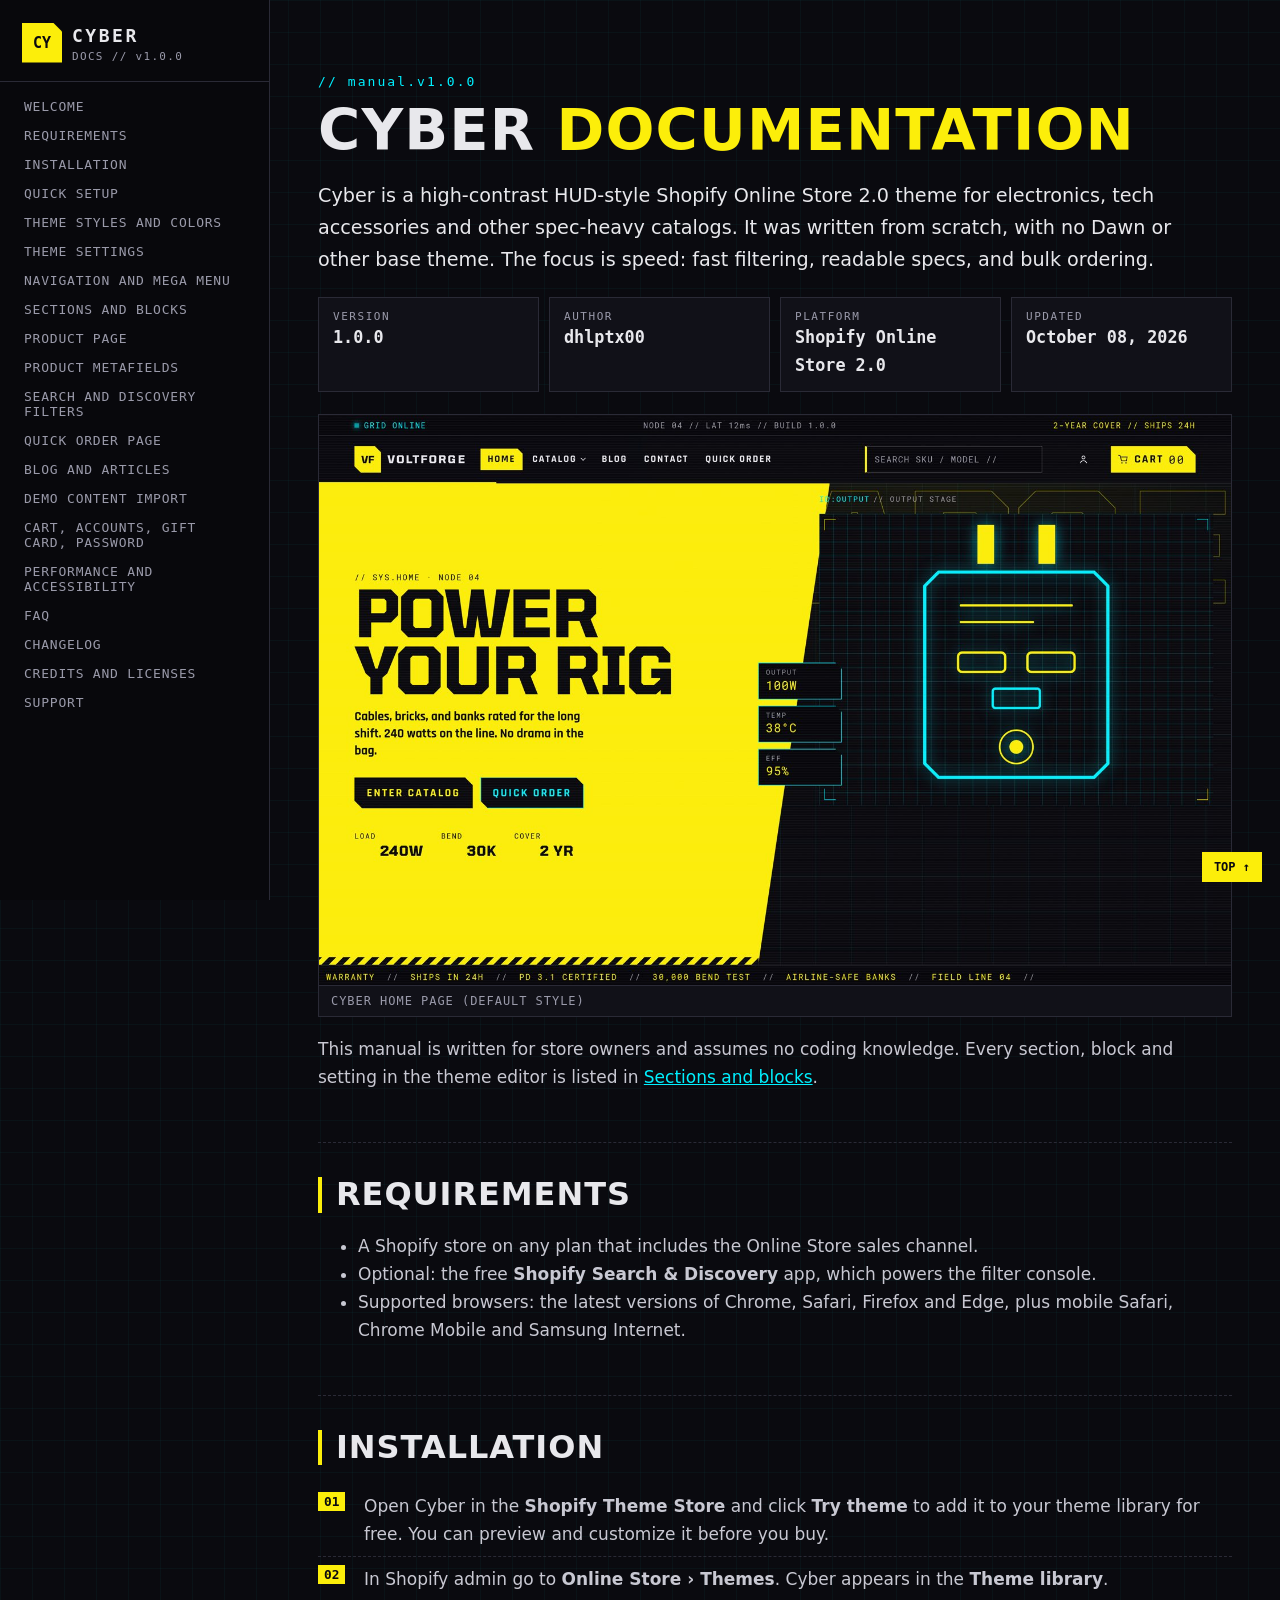
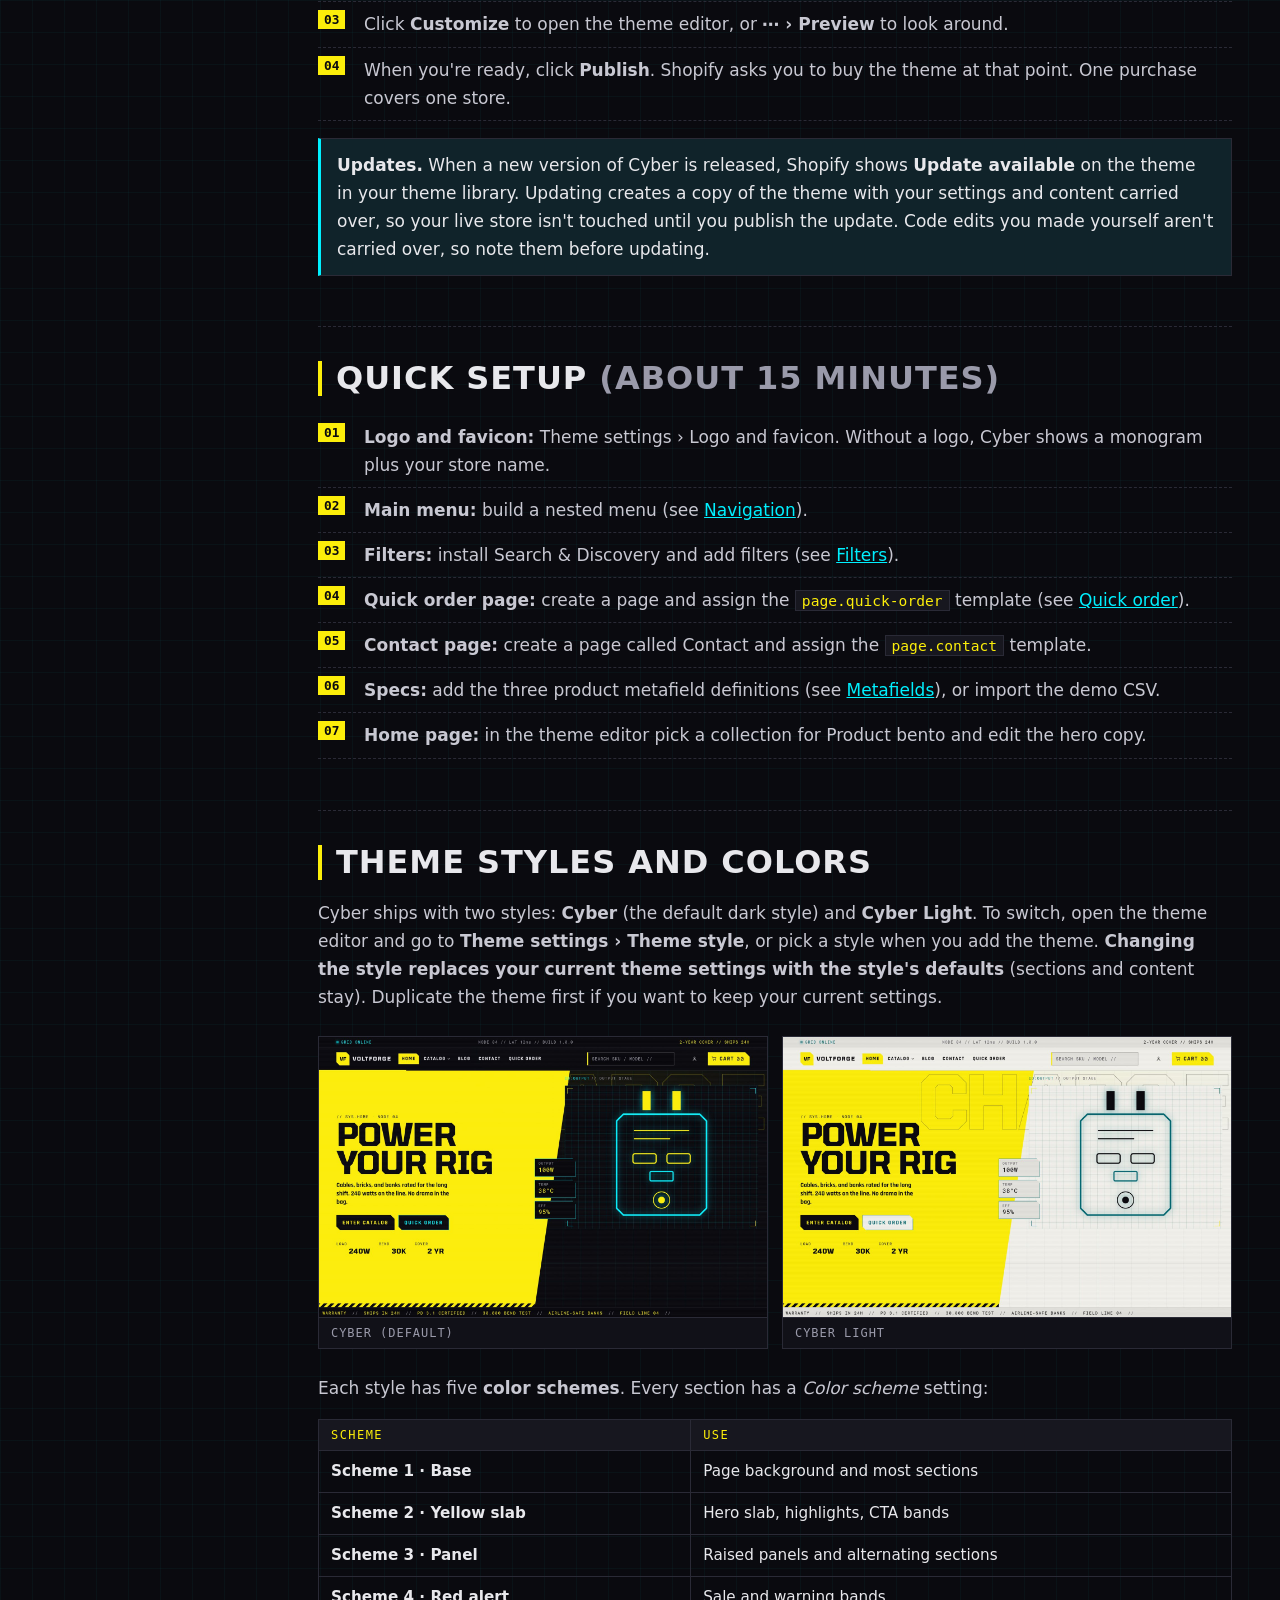
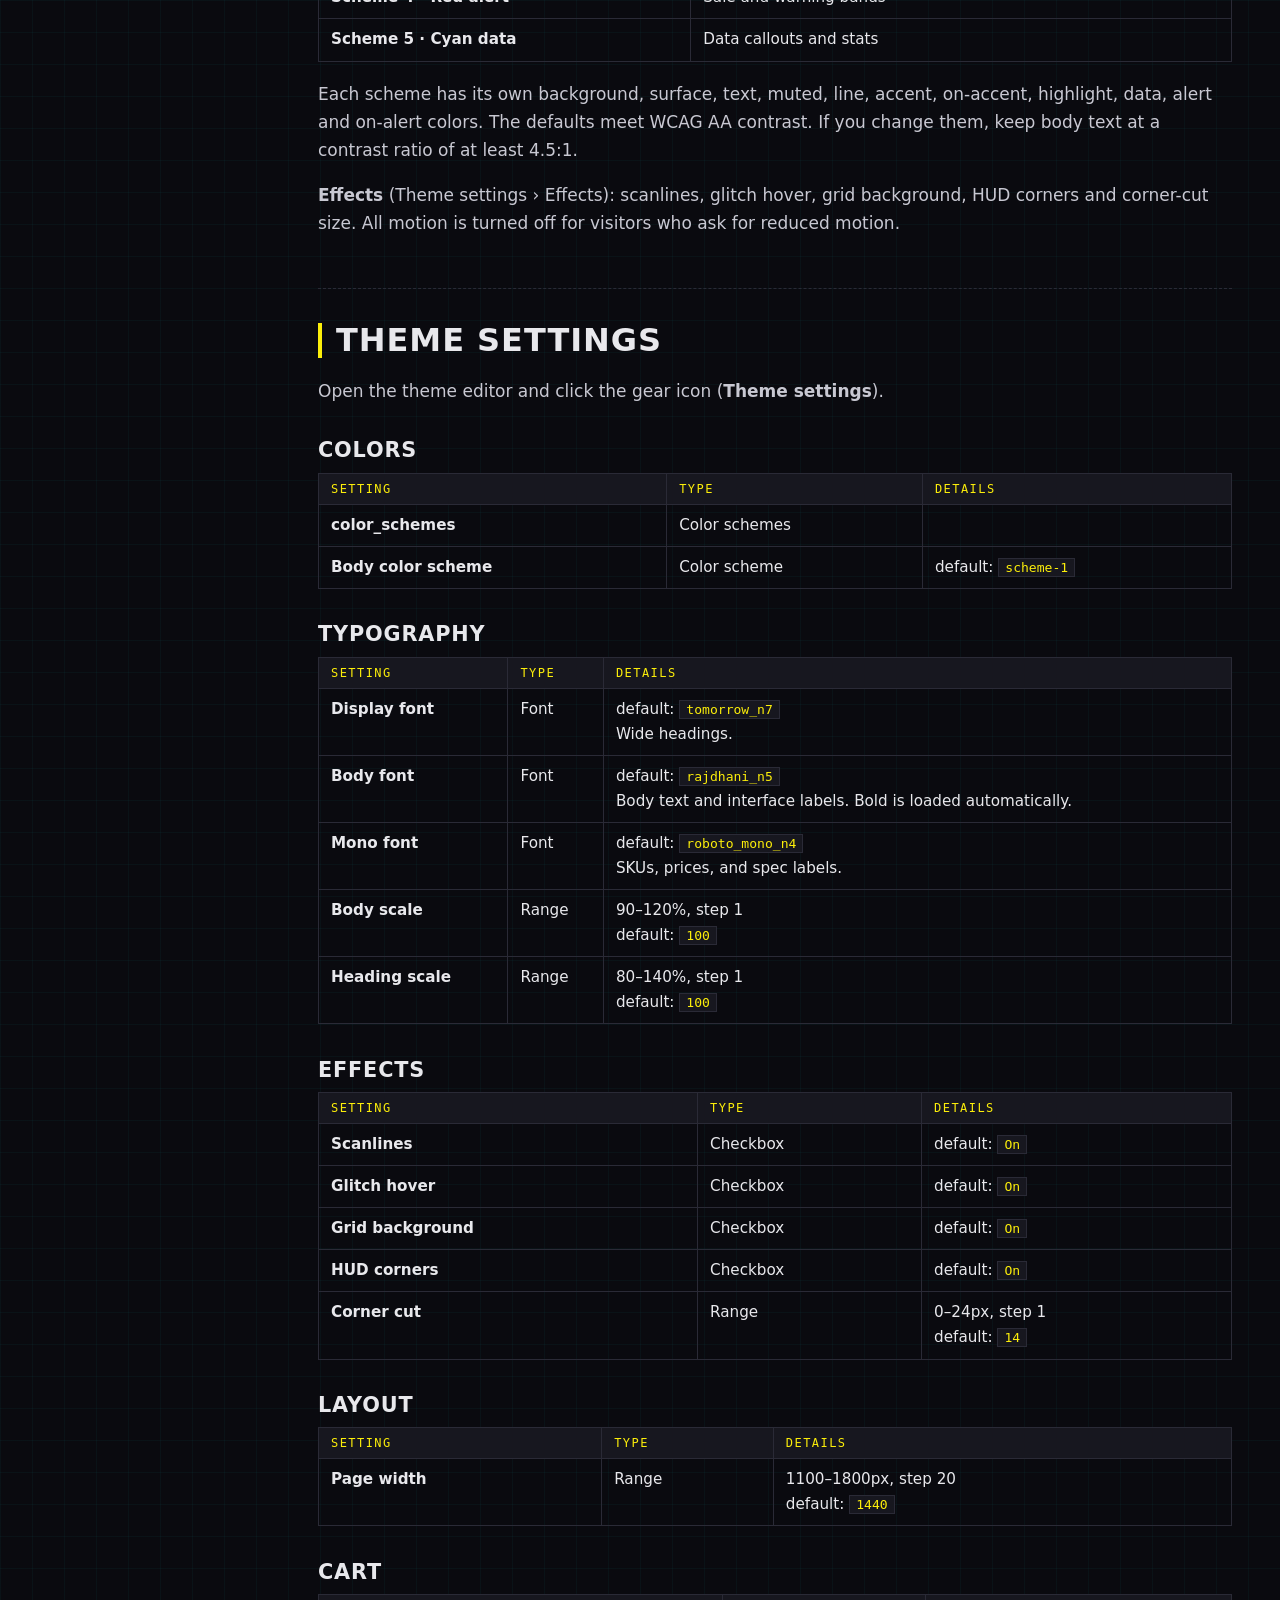
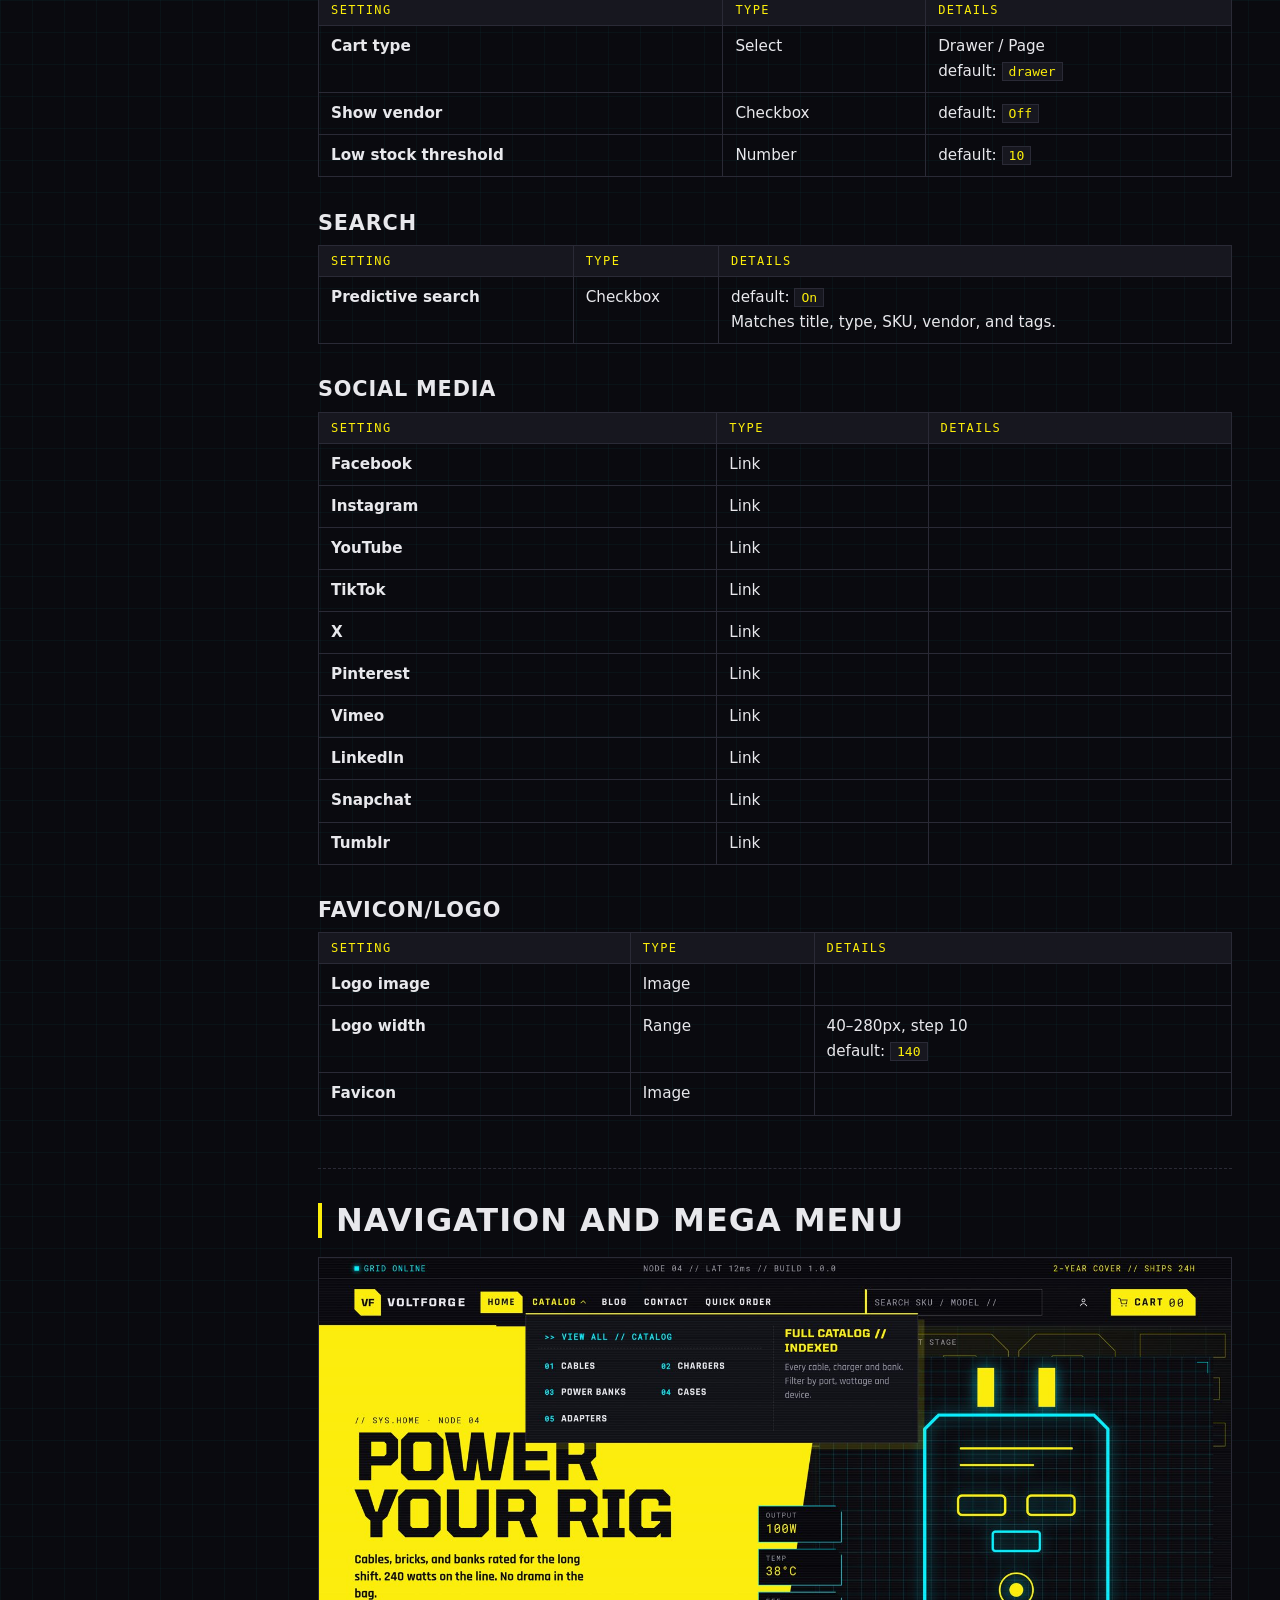
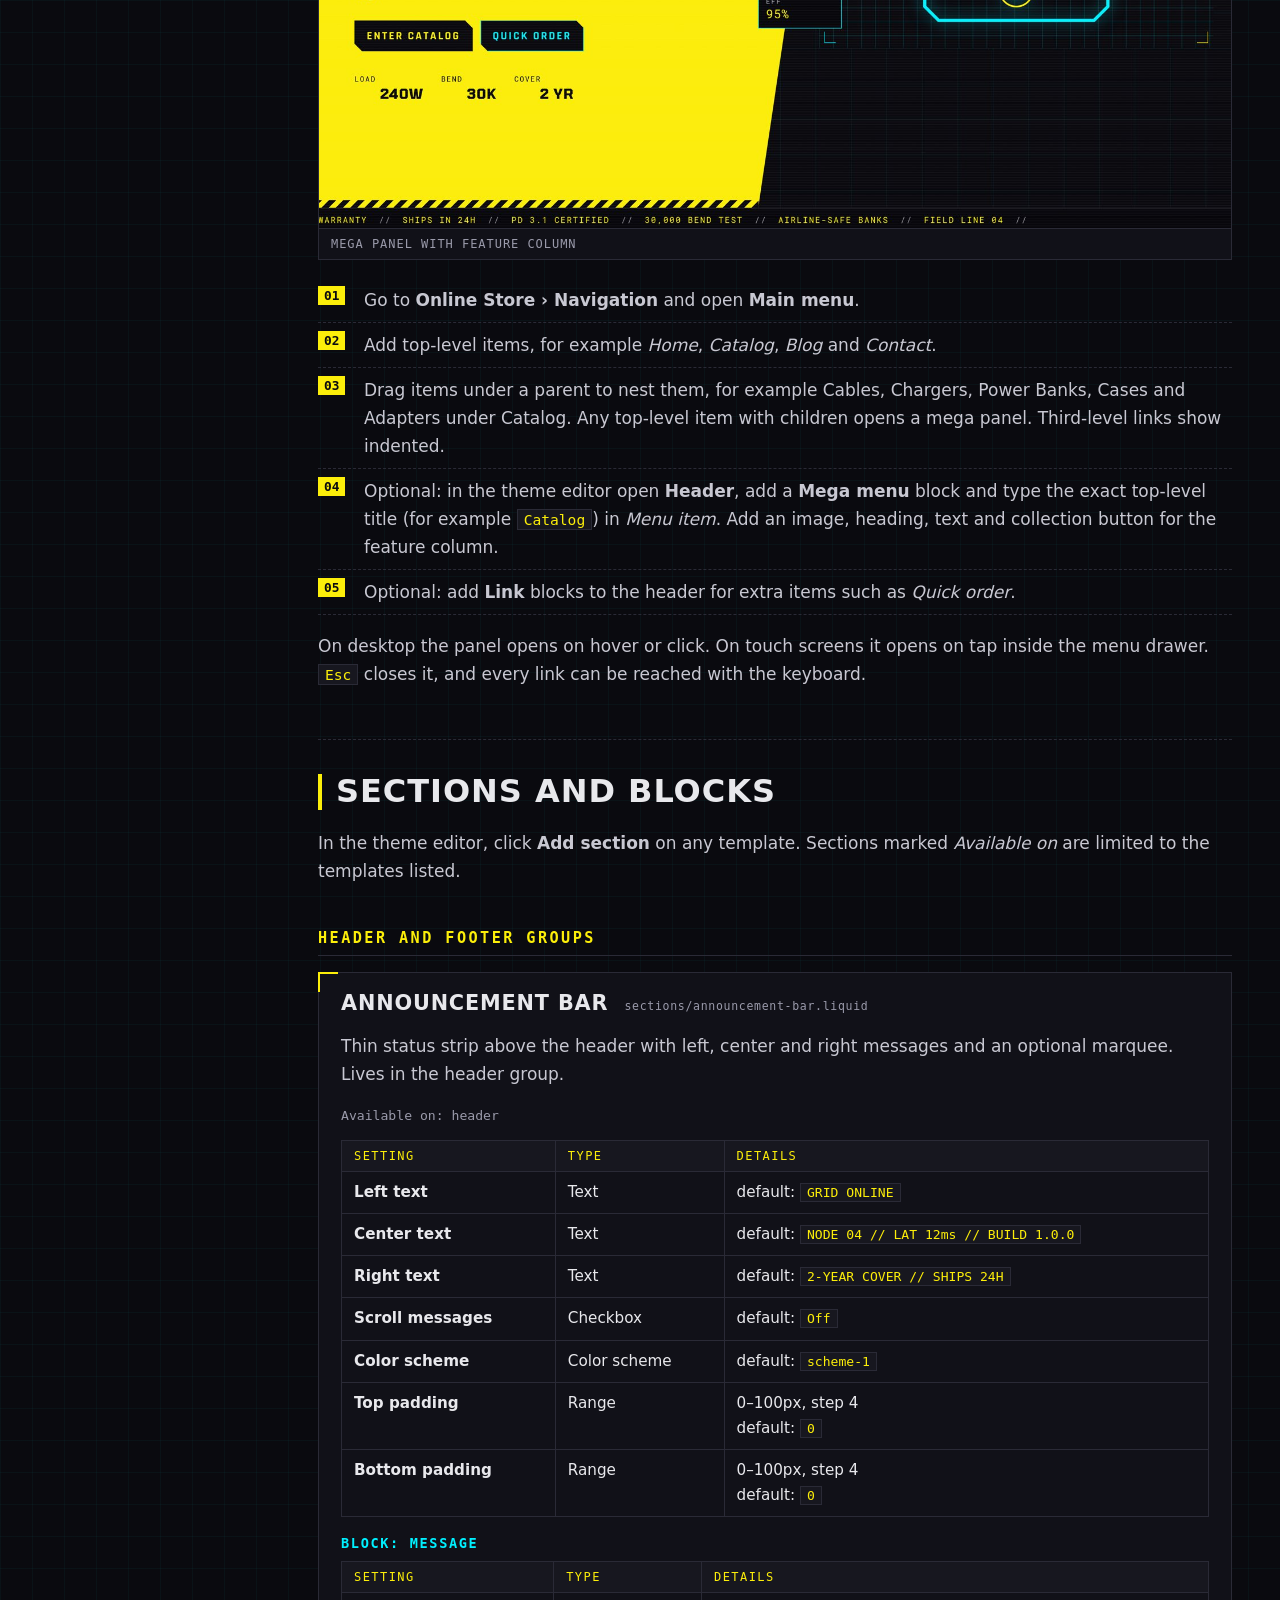
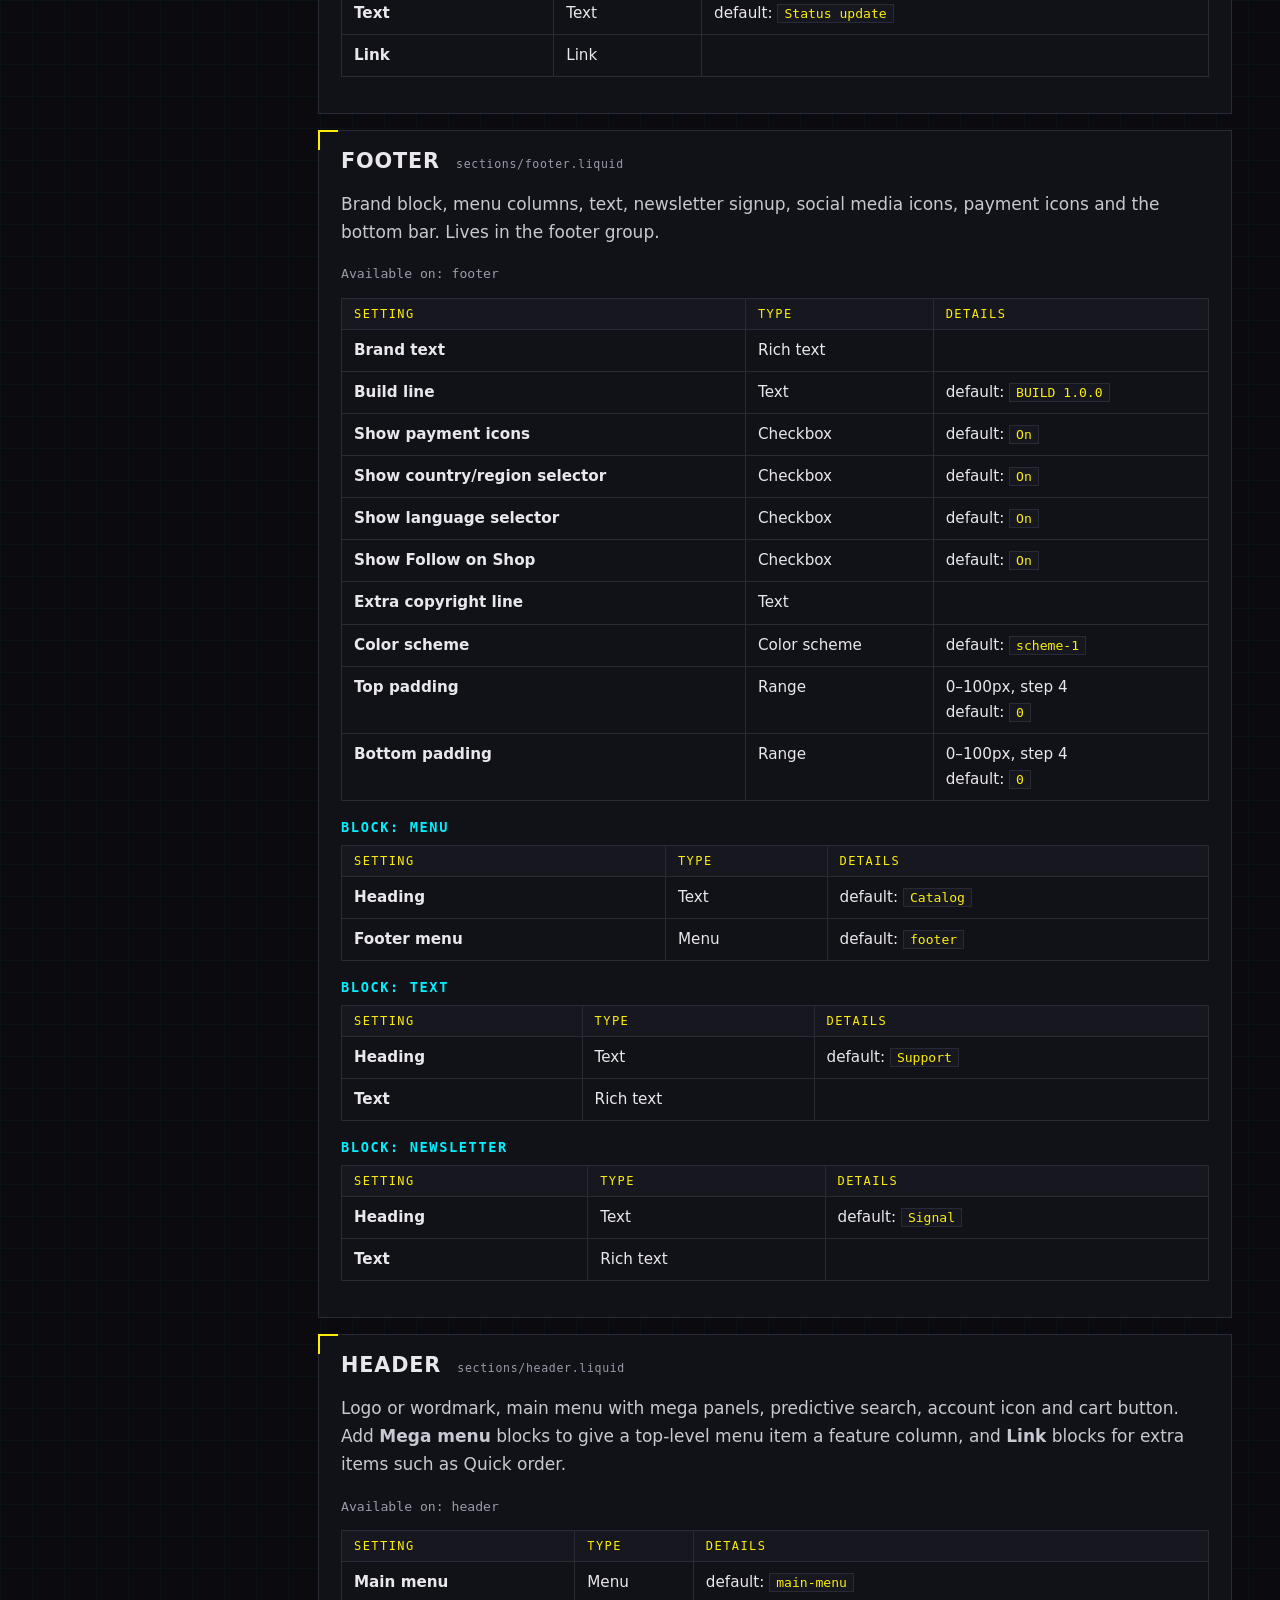
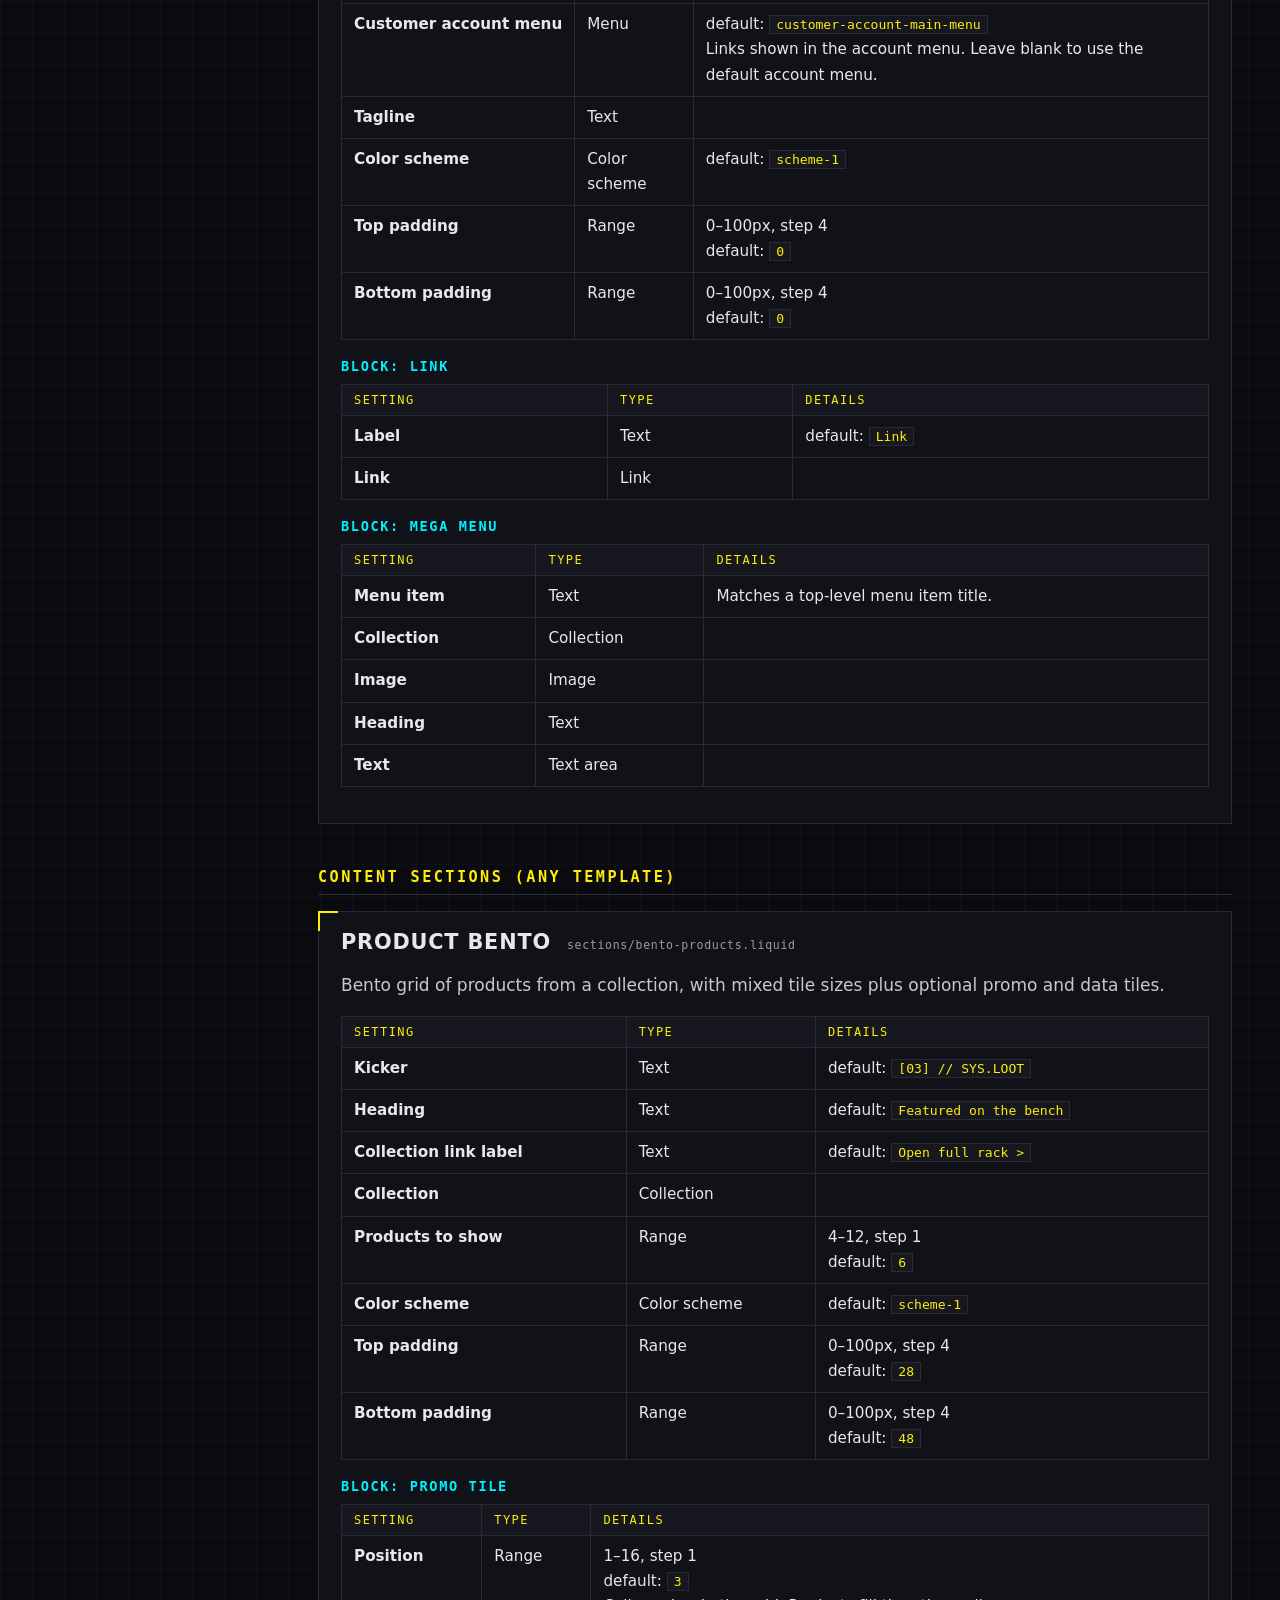
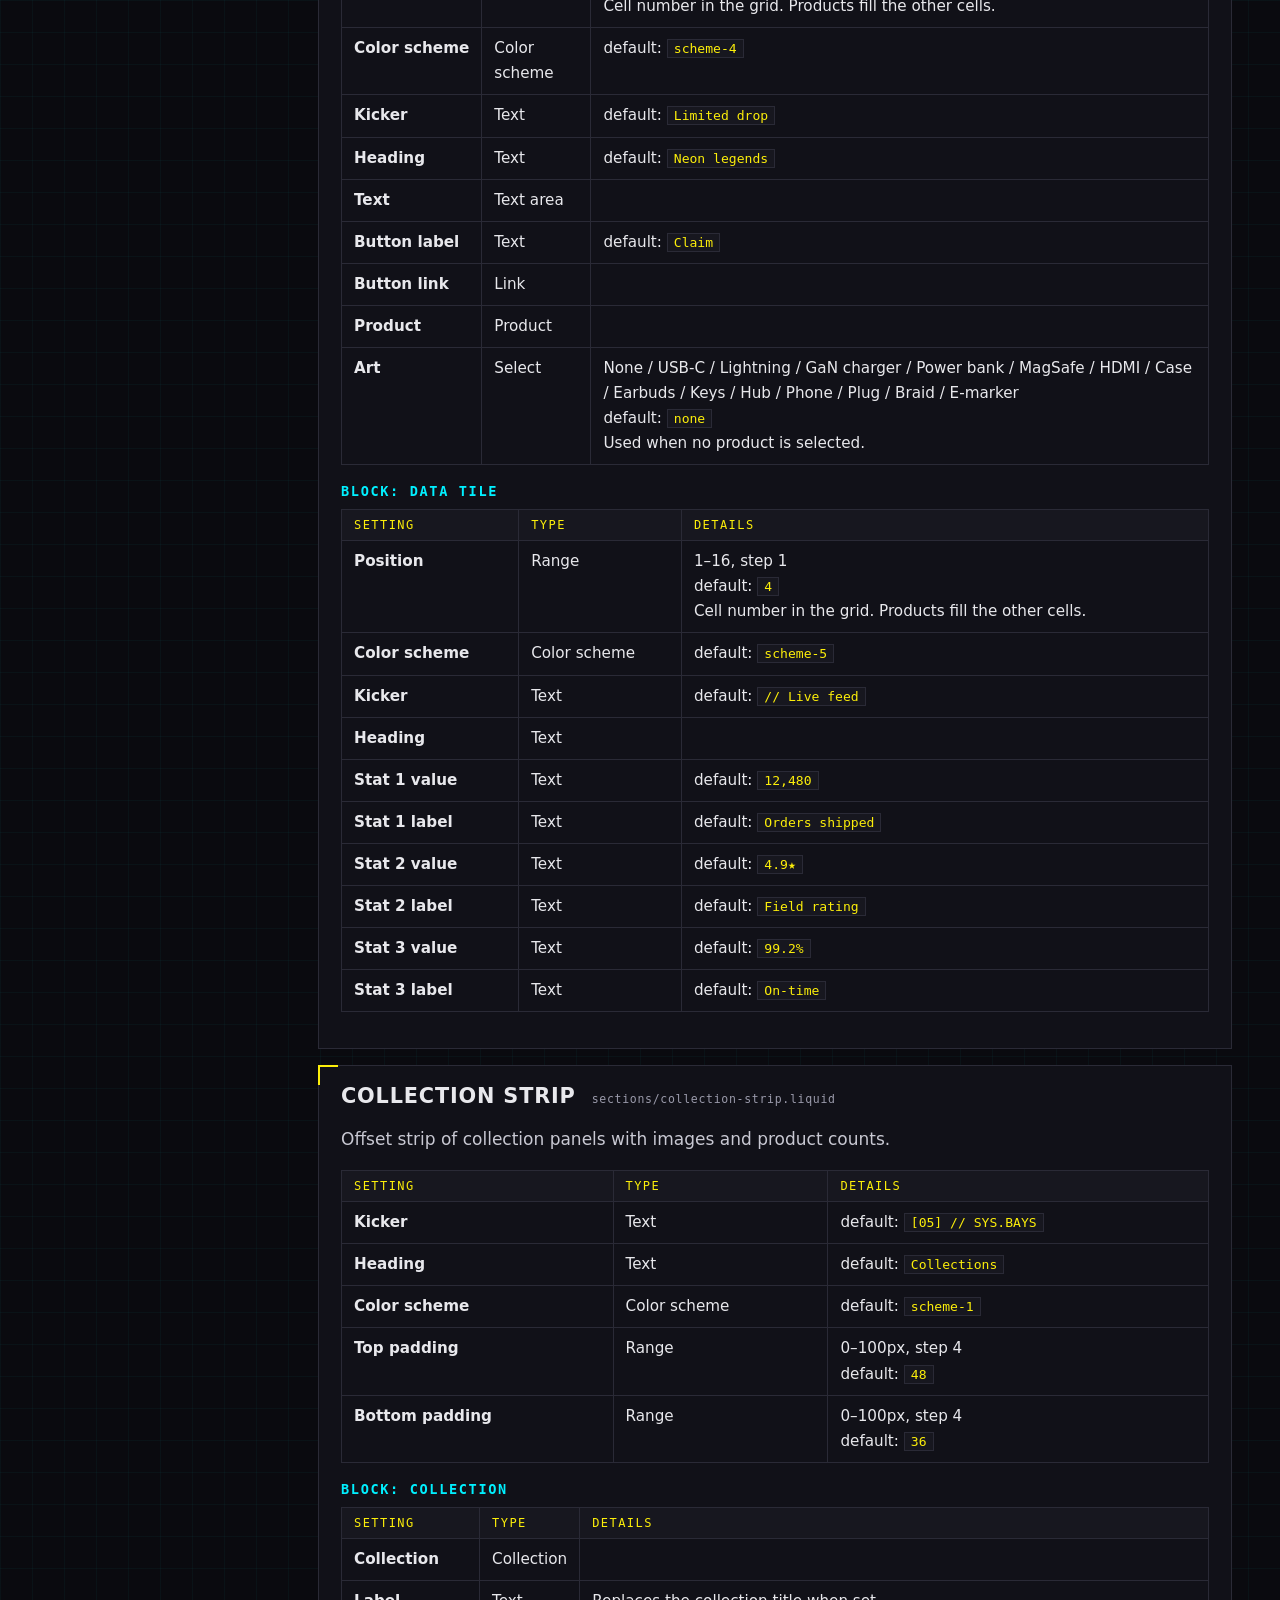
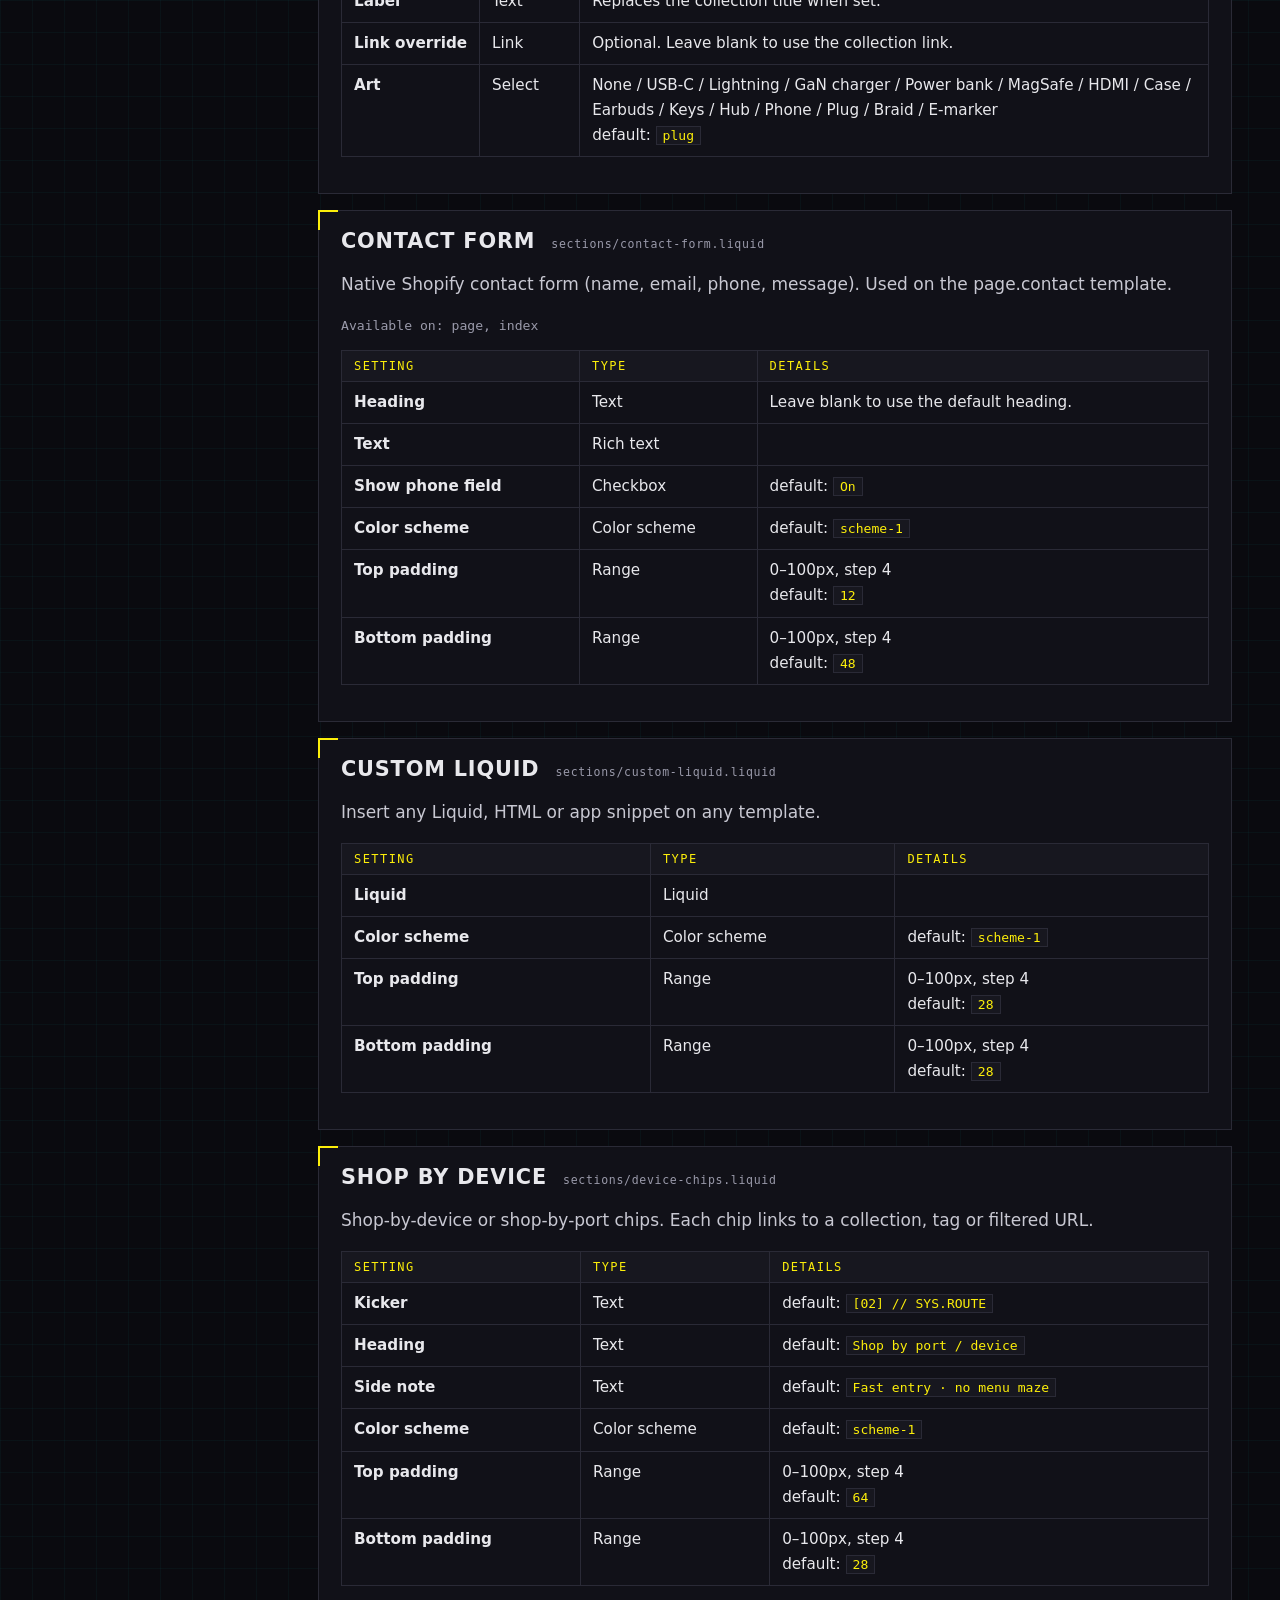
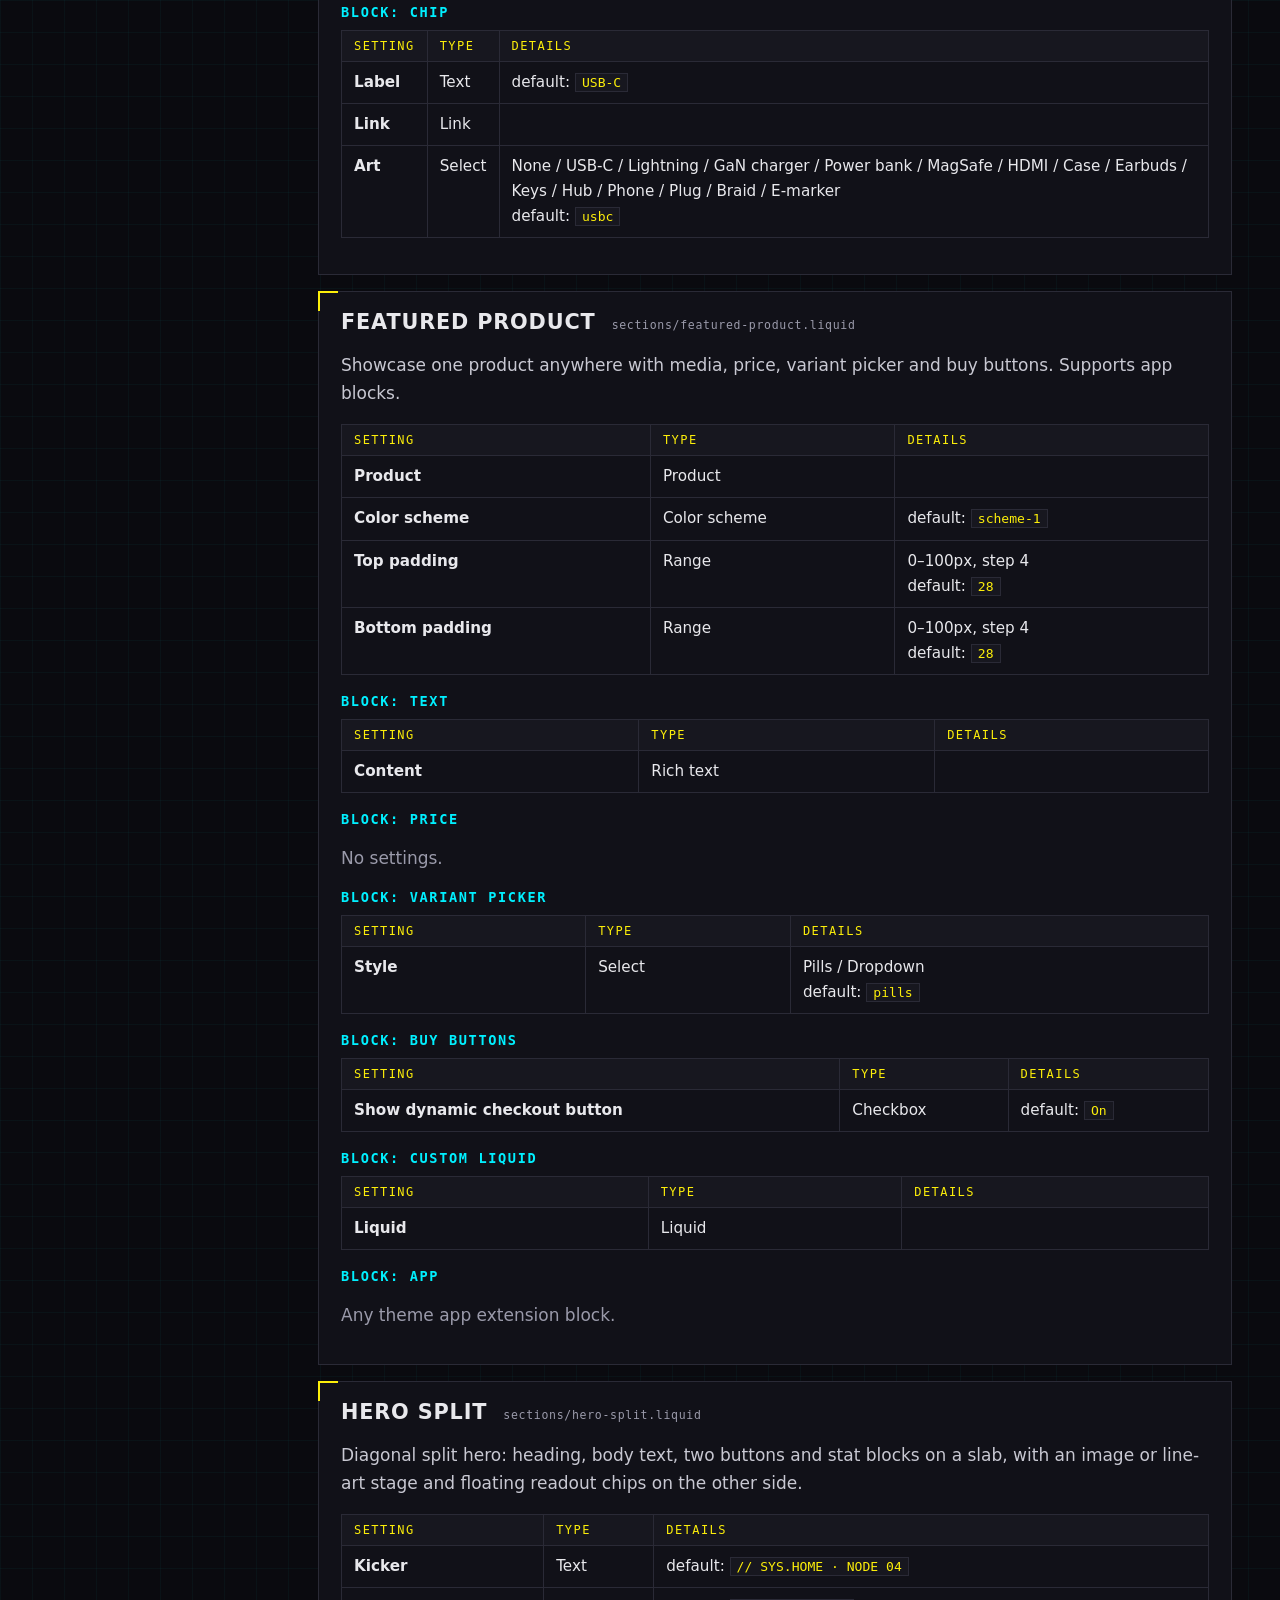
==== commit 1c057086: "Theme Store docs: install/update via Theme Store, hosted demo CSV + images, support page" ====
--- a/index.html
+++ b/index.html
@@ -7,7 +7,7 @@
 <div class="cards">
 <div class="card"><b>Version</b><span>1.0.0</span></div><div class="card"><b>Author</b><span>dhlptx00</span></div>
 <div class="card"><b>Platform</b><span>Shopify Online Store 2.0</span></div><div class="card"><b>Updated</b><span>October 08, 2026</span></div></div>
-<figure class="shot"><img src="assets/img/home.jpg" alt="Cyber Dark home page" loading="lazy"><figcaption>Cyber Dark home page</figcaption></figure>
+<figure class="shot"><img src="assets/img/home.jpg" alt="Cyber home page (default style)" loading="lazy"><figcaption>Cyber home page (default style)</figcaption></figure>
 <p>This manual is written for store owners and assumes no coding knowledge. Every section, block and setting in the theme editor is listed in <a href="#sections">Sections and blocks</a>.</p></section>
 
 <section id="requirements"><h2>Requirements</h2><ul>
@@ -16,14 +16,12 @@
 <li>Supported browsers: the latest versions of Chrome, Safari, Firefox and Edge, plus mobile Safari, Chrome Mobile and Samsung Internet.</li></ul></section>
 
 <section id="install"><h2>Installation</h2>
-<p>Your download contains <code>Cyber-1.0.0.zip</code>. <b>That file is the theme.</b> Don't unzip it before uploading.</p>
 <ol class="steps">
-<li>In Shopify admin go to <b>Online Store › Themes</b>.</li>
-<li>In the <b>Theme library</b> click <b>Add theme › Upload zip file</b> and choose <code>Cyber-1.0.0.zip</code>.</li>
-<li>When the upload finishes, click <b>Customize</b> to open the theme editor, or <b>⋯ › Preview</b> to look around.</li>
-<li>When you're ready, click <b>Publish</b>.</li></ol>
-<div class="note"><b>Updating from an older version.</b> Upload the new zip as a separate theme. Then copy your customizations across, or ask support for the changed-file list. Your products, collections and menus live in the store, not in the theme, so they aren't affected.</div>
-<p>Developers can also use Shopify CLI: <code>shopify theme push --unpublished</code> from the unzipped theme folder.</p></section>
+<li>Open Cyber in the <b>Shopify Theme Store</b> and click <b>Try theme</b> to add it to your theme library for free. You can preview and customize it before you buy.</li>
+<li>In Shopify admin go to <b>Online Store › Themes</b>. Cyber appears in the <b>Theme library</b>.</li>
+<li>Click <b>Customize</b> to open the theme editor, or <b>⋯ › Preview</b> to look around.</li>
+<li>When you're ready, click <b>Publish</b>. Shopify asks you to buy the theme at that point. One purchase covers one store.</li></ol>
+<div class="note"><b>Updates.</b> When a new version of Cyber is released, Shopify shows <b>Update available</b> on the theme in your theme library. Updating creates a copy of the theme with your settings and content carried over, so your live store isn't touched until you publish the update. Code edits you made yourself aren't carried over, so note them before updating.</div></section>
 
 <section id="quick-setup"><h2>Quick setup <span class="muted">(about 15 minutes)</span></h2><ol class="steps">
 <li><b>Logo and favicon:</b> Theme settings › Logo and favicon. Without a logo, Cyber shows a monogram plus your store name.</li>
@@ -35,8 +33,8 @@
 <li><b>Home page:</b> in the theme editor pick a collection for Product bento and edit the hero copy.</li></ol></section>
 
 <section id="styles"><h2>Theme styles and colors</h2>
-<p>Cyber ships with two styles: <b>Cyber Dark</b> (default) and <b>Cyber Light</b>. To switch, open the theme editor and go to <b>Theme settings › Theme style</b>, or pick a style when you add the theme. <b>Changing the style replaces your current theme settings with the style's defaults</b> (sections and content stay). Duplicate the theme first if you want to keep your current settings.</p>
-<div class="two"><figure class="shot"><img src="assets/img/home.jpg" alt="Cyber Dark" loading="lazy"><figcaption>Cyber Dark</figcaption></figure><figure class="shot"><img src="assets/img/light.jpg" alt="Cyber Light" loading="lazy"><figcaption>Cyber Light</figcaption></figure></div>
+<p>Cyber ships with two styles: <b>Cyber</b> (the default dark style) and <b>Cyber Light</b>. To switch, open the theme editor and go to <b>Theme settings › Theme style</b>, or pick a style when you add the theme. <b>Changing the style replaces your current theme settings with the style's defaults</b> (sections and content stay). Duplicate the theme first if you want to keep your current settings.</p>
+<div class="two"><figure class="shot"><img src="assets/img/home.jpg" alt="Cyber (default)" loading="lazy"><figcaption>Cyber (default)</figcaption></figure><figure class="shot"><img src="assets/img/light.jpg" alt="Cyber Light" loading="lazy"><figcaption>Cyber Light</figcaption></figure></div>
 <p>Each style has five <b>color schemes</b>. Every section has a <i>Color scheme</i> setting:</p>
 <table class="tbl"><thead><tr><th>Scheme</th><th>Use</th></tr></thead><tbody>
 <tr><td>Scheme 1 · Base</td><td>Page background and most sections</td></tr><tr><td>Scheme 2 · Yellow slab</td><td>Hero slab, highlights, CTA bands</td></tr>
@@ -59,9 +57,9 @@
 
 <section id="sections"><h2>Sections and blocks</h2>
 <p>In the theme editor, click <b>Add section</b> on any template. Sections marked <i>Available on</i> are limited to the templates listed.</p>
-<h3 class="cat">Header and footer groups</h3><article class="sec" id="s-announcement-bar"><h3>Announcement bar <span class="file">sections/announcement-bar.liquid</span></h3><p>Thin status strip above the header with left, center and right messages and an optional marquee. Lives in the header group.</p><p class="muted mono">Available on: header</p><table class="tbl"><thead><tr><th>Setting</th><th>Type</th><th>Details</th></tr></thead><tbody><tr><td>Left text</td><td>Text</td><td>default: <code>GRID ONLINE</code></td></tr><tr><td>Center text</td><td>Text</td><td>default: <code>NODE 04 // LAT 12ms // BUILD 1.0.0</code></td></tr><tr><td>Right text</td><td>Text</td><td>default: <code>2-YEAR COVER // SHIPS 24H</code></td></tr><tr><td>Scroll messages</td><td>Checkbox</td><td>default: <code>Off</code></td></tr><tr><td>Color scheme</td><td>Color scheme</td><td>default: <code>scheme-1</code></td></tr><tr><td>Top padding</td><td>Range</td><td>0–100px, step 4<br>default: <code>0</code></td></tr><tr><td>Bottom padding</td><td>Range</td><td>0–100px, step 4<br>default: <code>0</code></td></tr></tbody></table><h4>Block: Message</h4><table class="tbl"><thead><tr><th>Setting</th><th>Type</th><th>Details</th></tr></thead><tbody><tr><td>Text</td><td>Text</td><td>default: <code>Status update</code></td></tr><tr><td>Link</td><td>Link</td><td></td></tr></tbody></table></article><article class="sec" id="s-footer"><h3>Footer <span class="file">sections/footer.liquid</span></h3><p>Brand block, menu columns, text, newsletter signup, social media icons, payment icons and the bottom bar. Lives in the footer group.</p><p class="muted mono">Available on: footer</p><table class="tbl"><thead><tr><th>Setting</th><th>Type</th><th>Details</th></tr></thead><tbody><tr><td>Brand text</td><td>Rich text</td><td></td></tr><tr><td>Build line</td><td>Text</td><td>default: <code>BUILD 1.0.0</code></td></tr><tr><td>Show payment icons</td><td>Checkbox</td><td>default: <code>On</code></td></tr><tr><td>Show country/region selector</td><td>Checkbox</td><td>default: <code>On</code></td></tr><tr><td>Show language selector</td><td>Checkbox</td><td>default: <code>On</code></td></tr><tr><td>Show Follow on Shop</td><td>Checkbox</td><td>default: <code>On</code></td></tr><tr><td>Extra copyright line</td><td>Text</td><td></td></tr><tr><td>Color scheme</td><td>Color scheme</td><td>default: <code>scheme-1</code></td></tr><tr><td>Top padding</td><td>Range</td><td>0–100px, step 4<br>default: <code>0</code></td></tr><tr><td>Bottom padding</td><td>Range</td><td>0–100px, step 4<br>default: <code>0</code></td></tr></tbody></table><h4>Block: Menu</h4><table class="tbl"><thead><tr><th>Setting</th><th>Type</th><th>Details</th></tr></thead><tbody><tr><td>Heading</td><td>Text</td><td>default: <code>Catalog</code></td></tr><tr><td>Menu</td><td>Menu</td><td>default: <code>main-menu</code></td></tr></tbody></table><h4>Block: Text</h4><table class="tbl"><thead><tr><th>Setting</th><th>Type</th><th>Details</th></tr></thead><tbody><tr><td>Heading</td><td>Text</td><td>default: <code>Support</code></td></tr><tr><td>Text</td><td>Rich text</td><td></td></tr></tbody></table><h4>Block: Newsletter</h4><table class="tbl"><thead><tr><th>Setting</th><th>Type</th><th>Details</th></tr></thead><tbody><tr><td>Heading</td><td>Text</td><td>default: <code>Signal</code></td></tr><tr><td>Text</td><td>Rich text</td><td></td></tr></tbody></table></article><article class="sec" id="s-header"><h3>Header <span class="file">sections/header.liquid</span></h3><p>Logo or wordmark, main menu with mega panels, predictive search, account icon and cart button. Add <b>Mega menu</b> blocks to give a top-level menu item a feature column, and <b>Link</b> blocks for extra items such as Quick order.</p><p class="muted mono">Available on: header</p><table class="tbl"><thead><tr><th>Setting</th><th>Type</th><th>Details</th></tr></thead><tbody><tr><td>Menu</td><td>Menu</td><td>default: <code>main-menu</code></td></tr><tr><td>Customer account menu</td><td>Menu</td><td>default: <code>customer-account-main-menu</code><br>Links shown in the account menu. Leave blank to use the default account menu.</td></tr><tr><td>Tagline</td><td>Text</td><td></td></tr><tr><td>Color scheme</td><td>Color scheme</td><td>default: <code>scheme-1</code></td></tr><tr><td>Top padding</td><td>Range</td><td>0–100px, step 4<br>default: <code>0</code></td></tr><tr><td>Bottom padding</td><td>Range</td><td>0–100px, step 4<br>default: <code>0</code></td></tr></tbody></table><h4>Block: Link</h4><table class="tbl"><thead><tr><th>Setting</th><th>Type</th><th>Details</th></tr></thead><tbody><tr><td>Label</td><td>Text</td><td>default: <code>Link</code></td></tr><tr><td>Link</td><td>Link</td><td></td></tr></tbody></table><h4>Block: Mega menu</h4><table class="tbl"><thead><tr><th>Setting</th><th>Type</th><th>Details</th></tr></thead><tbody><tr><td>Menu item</td><td>Text</td><td>Matches a top-level menu item title.</td></tr><tr><td>Collection</td><td>Collection</td><td></td></tr><tr><td>Image</td><td>Image</td><td></td></tr><tr><td>Heading</td><td>Text</td><td></td></tr><tr><td>Text</td><td>Text area</td><td></td></tr></tbody></table></article>
-<h3 class="cat">Content sections (any template)</h3><article class="sec" id="s-bento-products"><h3>Product bento <span class="file">sections/bento-products.liquid</span></h3><p>Bento grid of products from a collection, with mixed tile sizes plus optional promo and data tiles.</p><table class="tbl"><thead><tr><th>Setting</th><th>Type</th><th>Details</th></tr></thead><tbody><tr><td>Kicker</td><td>Text</td><td>default: <code>[03] // SYS.LOOT</code></td></tr><tr><td>Heading</td><td>Text</td><td>default: <code>Featured on the bench</code></td></tr><tr><td>Collection link label</td><td>Text</td><td>default: <code>Open full rack &gt;</code></td></tr><tr><td>Collection</td><td>Collection</td><td></td></tr><tr><td>Products to show</td><td>Range</td><td>4–12, step 1<br>default: <code>6</code></td></tr><tr><td>Color scheme</td><td>Color scheme</td><td>default: <code>scheme-1</code></td></tr><tr><td>Top padding</td><td>Range</td><td>0–100px, step 4<br>default: <code>28</code></td></tr><tr><td>Bottom padding</td><td>Range</td><td>0–100px, step 4<br>default: <code>48</code></td></tr></tbody></table><h4>Block: Promo tile</h4><table class="tbl"><thead><tr><th>Setting</th><th>Type</th><th>Details</th></tr></thead><tbody><tr><td>Position</td><td>Range</td><td>1–16, step 1<br>default: <code>3</code><br>Cell number in the grid. Products fill the other cells.</td></tr><tr><td>Color scheme</td><td>Color scheme</td><td>default: <code>scheme-4</code></td></tr><tr><td>Kicker</td><td>Text</td><td>default: <code>Limited drop</code></td></tr><tr><td>Heading</td><td>Text</td><td>default: <code>Neon legends</code></td></tr><tr><td>Text</td><td>Text area</td><td></td></tr><tr><td>Button label</td><td>Text</td><td>default: <code>Claim</code></td></tr><tr><td>Button link</td><td>Link</td><td></td></tr><tr><td>Product</td><td>Product</td><td></td></tr><tr><td>Art</td><td>Select</td><td>None / USB-C / Lightning / GaN charger / Power bank / MagSafe / HDMI / Case / Earbuds / Keys / Hub / Phone / Plug / Braid / E-marker<br>default: <code>none</code><br>Used when no product is selected.</td></tr></tbody></table><h4>Block: Data tile</h4><table class="tbl"><thead><tr><th>Setting</th><th>Type</th><th>Details</th></tr></thead><tbody><tr><td>Position</td><td>Range</td><td>1–16, step 1<br>default: <code>4</code><br>Cell number in the grid. Products fill the other cells.</td></tr><tr><td>Color scheme</td><td>Color scheme</td><td>default: <code>scheme-5</code></td></tr><tr><td>Kicker</td><td>Text</td><td>default: <code>// Live feed</code></td></tr><tr><td>Heading</td><td>Text</td><td></td></tr><tr><td>Stat 1 value</td><td>Text</td><td>default: <code>12,480</code></td></tr><tr><td>Stat 1 label</td><td>Text</td><td>default: <code>Orders shipped</code></td></tr><tr><td>Stat 2 value</td><td>Text</td><td>default: <code>4.9★</code></td></tr><tr><td>Stat 2 label</td><td>Text</td><td>default: <code>Field rating</code></td></tr><tr><td>Stat 3 value</td><td>Text</td><td>default: <code>99.2%</code></td></tr><tr><td>Stat 3 label</td><td>Text</td><td>default: <code>On-time</code></td></tr></tbody></table></article><article class="sec" id="s-collection-strip"><h3>Collection strip <span class="file">sections/collection-strip.liquid</span></h3><p>Offset strip of collection panels with images and product counts.</p><table class="tbl"><thead><tr><th>Setting</th><th>Type</th><th>Details</th></tr></thead><tbody><tr><td>Kicker</td><td>Text</td><td>default: <code>[05] // SYS.BAYS</code></td></tr><tr><td>Heading</td><td>Text</td><td>default: <code>Collections</code></td></tr><tr><td>Color scheme</td><td>Color scheme</td><td>default: <code>scheme-1</code></td></tr><tr><td>Top padding</td><td>Range</td><td>0–100px, step 4<br>default: <code>48</code></td></tr><tr><td>Bottom padding</td><td>Range</td><td>0–100px, step 4<br>default: <code>36</code></td></tr></tbody></table><h4>Block: Collection</h4><table class="tbl"><thead><tr><th>Setting</th><th>Type</th><th>Details</th></tr></thead><tbody><tr><td>Collection</td><td>Collection</td><td></td></tr><tr><td>Label</td><td>Text</td><td>Replaces the collection title when set.</td></tr><tr><td>Link override</td><td>Link</td><td>Optional. Leave blank to use the collection link.</td></tr><tr><td>Art</td><td>Select</td><td>None / USB-C / Lightning / GaN charger / Power bank / MagSafe / HDMI / Case / Earbuds / Keys / Hub / Phone / Plug / Braid / E-marker<br>default: <code>plug</code></td></tr></tbody></table></article><article class="sec" id="s-contact-form"><h3>Contact form <span class="file">sections/contact-form.liquid</span></h3><p>Native Shopify contact form (name, email, phone, message). Used on the page.contact template.</p><p class="muted mono">Available on: page, index</p><table class="tbl"><thead><tr><th>Setting</th><th>Type</th><th>Details</th></tr></thead><tbody><tr><td>Heading</td><td>Text</td><td>Leave blank to use the default heading.</td></tr><tr><td>Text</td><td>Rich text</td><td></td></tr><tr><td>Show phone field</td><td>Checkbox</td><td>default: <code>On</code></td></tr><tr><td>Color scheme</td><td>Color scheme</td><td>default: <code>scheme-1</code></td></tr><tr><td>Top padding</td><td>Range</td><td>0–100px, step 4<br>default: <code>12</code></td></tr><tr><td>Bottom padding</td><td>Range</td><td>0–100px, step 4<br>default: <code>48</code></td></tr></tbody></table></article><article class="sec" id="s-custom-liquid"><h3>Custom Liquid <span class="file">sections/custom-liquid.liquid</span></h3><p>Insert any Liquid, HTML or app snippet on any template.</p><table class="tbl"><thead><tr><th>Setting</th><th>Type</th><th>Details</th></tr></thead><tbody><tr><td>Liquid</td><td>Liquid</td><td></td></tr><tr><td>Color scheme</td><td>Color scheme</td><td>default: <code>scheme-1</code></td></tr><tr><td>Top padding</td><td>Range</td><td>0–100px, step 4<br>default: <code>28</code></td></tr><tr><td>Bottom padding</td><td>Range</td><td>0–100px, step 4<br>default: <code>28</code></td></tr></tbody></table></article><article class="sec" id="s-device-chips"><h3>Shop by device <span class="file">sections/device-chips.liquid</span></h3><p>Shop-by-device or shop-by-port chips. Each chip links to a collection, tag or filtered URL.</p><table class="tbl"><thead><tr><th>Setting</th><th>Type</th><th>Details</th></tr></thead><tbody><tr><td>Kicker</td><td>Text</td><td>default: <code>[02] // SYS.ROUTE</code></td></tr><tr><td>Heading</td><td>Text</td><td>default: <code>Shop by port / device</code></td></tr><tr><td>Side note</td><td>Text</td><td>default: <code>Fast entry · no menu maze</code></td></tr><tr><td>Color scheme</td><td>Color scheme</td><td>default: <code>scheme-1</code></td></tr><tr><td>Top padding</td><td>Range</td><td>0–100px, step 4<br>default: <code>64</code></td></tr><tr><td>Bottom padding</td><td>Range</td><td>0–100px, step 4<br>default: <code>28</code></td></tr></tbody></table><h4>Block: Chip</h4><table class="tbl"><thead><tr><th>Setting</th><th>Type</th><th>Details</th></tr></thead><tbody><tr><td>Label</td><td>Text</td><td>default: <code>USB-C</code></td></tr><tr><td>Link</td><td>Link</td><td></td></tr><tr><td>Art</td><td>Select</td><td>None / USB-C / Lightning / GaN charger / Power bank / MagSafe / HDMI / Case / Earbuds / Keys / Hub / Phone / Plug / Braid / E-marker<br>default: <code>usbc</code></td></tr></tbody></table></article><article class="sec" id="s-featured-product"><h3>Featured product <span class="file">sections/featured-product.liquid</span></h3><p>Showcase one product anywhere with media, price, variant picker and buy buttons. Supports app blocks.</p><table class="tbl"><thead><tr><th>Setting</th><th>Type</th><th>Details</th></tr></thead><tbody><tr><td>Product</td><td>Product</td><td></td></tr><tr><td>Color scheme</td><td>Color scheme</td><td>default: <code>scheme-1</code></td></tr><tr><td>Top padding</td><td>Range</td><td>0–100px, step 4<br>default: <code>28</code></td></tr><tr><td>Bottom padding</td><td>Range</td><td>0–100px, step 4<br>default: <code>28</code></td></tr></tbody></table><h4>Block: Text</h4><table class="tbl"><thead><tr><th>Setting</th><th>Type</th><th>Details</th></tr></thead><tbody><tr><td>Content</td><td>Rich text</td><td></td></tr></tbody></table><h4>Block: Price</h4><p class="muted">No settings.</p><h4>Block: Variant picker</h4><table class="tbl"><thead><tr><th>Setting</th><th>Type</th><th>Details</th></tr></thead><tbody><tr><td>Style</td><td>Select</td><td>Pills / Dropdown<br>default: <code>pills</code></td></tr></tbody></table><h4>Block: Buy buttons</h4><table class="tbl"><thead><tr><th>Setting</th><th>Type</th><th>Details</th></tr></thead><tbody><tr><td>Show dynamic checkout button</td><td>Checkbox</td><td>default: <code>On</code></td></tr></tbody></table><h4>Block: Custom liquid</h4><table class="tbl"><thead><tr><th>Setting</th><th>Type</th><th>Details</th></tr></thead><tbody><tr><td>Liquid</td><td>Liquid</td><td></td></tr></tbody></table><h4>Block: App</h4><p class="muted">Any theme app extension block.</p></article><article class="sec" id="s-hero-split"><h3>Hero split <span class="file">sections/hero-split.liquid</span></h3><p>Diagonal split hero: heading, body text, two buttons and stat blocks on a slab, with an image or line-art stage and floating readout chips on the other side.</p><table class="tbl"><thead><tr><th>Setting</th><th>Type</th><th>Details</th></tr></thead><tbody><tr><td>Kicker</td><td>Text</td><td>default: <code>// SYS.HOME · NODE 04</code></td></tr><tr><td>Heading</td><td>Inline rich text</td><td>default: <code>Power your rig</code></td></tr><tr><td>Subtext</td><td>Rich text</td><td></td></tr><tr><td>Primary button label</td><td>Text</td><td>default: <code>Enter catalog</code></td></tr><tr><td>Primary button link</td><td>Link</td><td></td></tr><tr><td>Outline button label</td><td>Text</td><td>default: <code>Quick order</code></td></tr><tr><td>Outline button link</td><td>Link</td><td></td></tr><tr><td>Background word</td><td>Text</td><td>default: <code>CHARGE</code></td></tr><tr><td>Frame label</td><td>Text</td><td>default: <code>ID:OUTPUT</code></td></tr><tr><td>Frame note</td><td>Text</td><td>default: <code>// OUTPUT STAGE</code></td></tr><tr><td>Image</td><td>Image</td><td></td></tr><tr><td>Fallback art</td><td>Select</td><td>USB-C / Lightning / GaN charger / Power bank / MagSafe / HDMI / Case / Earbuds / Keys / Hub / Phone / Plug / Braid / E-marker<br>default: <code>gan</code><br>Shown when no image is selected.</td></tr><tr><td>Color scheme</td><td>Color scheme</td><td>default: <code>scheme-2</code></td></tr><tr><td>Top padding</td><td>Range</td><td>0–100px, step 4<br>default: <code>0</code></td></tr><tr><td>Bottom padding</td><td>Range</td><td>0–100px, step 4<br>default: <code>0</code></td></tr></tbody></table><h4>Block: Stat</h4><table class="tbl"><thead><tr><th>Setting</th><th>Type</th><th>Details</th></tr></thead><tbody><tr><td>Label</td><td>Text</td><td>default: <code>Load</code></td></tr><tr><td>Value</td><td>Text</td><td>default: <code>240W</code></td></tr></tbody></table><h4>Block: Readout</h4><table class="tbl"><thead><tr><th>Setting</th><th>Type</th><th>Details</th></tr></thead><tbody><tr><td>Label</td><td>Text</td><td>default: <code>Output</code></td></tr><tr><td>Value</td><td>Text</td><td>default: <code>100W</code></td></tr></tbody></table></article><article class="sec" id="s-hud-stats"><h3>Field stats <span class="file">sections/hud-stats.liquid</span></h3><p>Large HUD statistics: numbers with labels, such as orders shipped or warranty years.</p><table class="tbl"><thead><tr><th>Setting</th><th>Type</th><th>Details</th></tr></thead><tbody><tr><td>Kicker</td><td>Text</td><td>default: <code>// SYS.FIELD</code></td></tr><tr><td>Heading</td><td>Text</td><td>default: <code>Bench readings</code></td></tr><tr><td>Color scheme</td><td>Color scheme</td><td>default: <code>scheme-1</code></td></tr><tr><td>Top padding</td><td>Range</td><td>0–100px, step 4<br>default: <code>36</code></td></tr><tr><td>Bottom padding</td><td>Range</td><td>0–100px, step 4<br>default: <code>36</code></td></tr></tbody></table><h4>Block: Stat</h4><table class="tbl"><thead><tr><th>Setting</th><th>Type</th><th>Details</th></tr></thead><tbody><tr><td>Value</td><td>Text</td><td>default: <code>240W</code></td></tr><tr><td>Label</td><td>Text</td><td>default: <code>Peak load</code></td></tr><tr><td>Bar fill</td><td>Range</td><td>0–100%, step 1<br>default: <code>0</code><br>Set to 0 to hide the bar.</td></tr></tbody></table></article><article class="sec" id="s-image-with-text"><h3>Image with text <span class="file">sections/image-with-text.liquid</span></h3><p>Image with heading, text and button. The image can sit left or right.</p><table class="tbl"><thead><tr><th>Setting</th><th>Type</th><th>Details</th></tr></thead><tbody><tr><td>Image</td><td>Image</td><td></td></tr><tr><td>Fallback art</td><td>Select</td><td>USB-C / Lightning / GaN charger / Power bank / MagSafe / HDMI / Case / Earbuds / Keys / Hub / Phone / Plug / Braid / E-marker<br>default: <code>braid</code><br>Shown when no image is selected.</td></tr><tr><td>Image position</td><td>Select</td><td>Left / Right<br>default: <code>left</code></td></tr><tr><td>Kicker</td><td>Text</td><td>default: <code>// SYS.PROOF</code></td></tr><tr><td>Heading</td><td>Text</td><td>default: <code>Tested on the bench</code></td></tr><tr><td>Text</td><td>Rich text</td><td></td></tr><tr><td>Button label</td><td>Text</td><td>default: <code>See the rack</code></td></tr><tr><td>Button link</td><td>Link</td><td></td></tr><tr><td>Color scheme</td><td>Color scheme</td><td>default: <code>scheme-1</code><br>Yellow slab, red alert, and cyan data schemes cut the text panel on a diagonal.</td></tr><tr><td>Top padding</td><td>Range</td><td>0–100px, step 4<br>default: <code>20</code></td></tr><tr><td>Bottom padding</td><td>Range</td><td>0–100px, step 4<br>default: <code>20</code></td></tr></tbody></table></article><article class="sec" id="s-loadout-steps"><h3>Loadout steps <span class="file">sections/loadout-steps.liquid</span></h3><p>Numbered mission-tracker steps for buying guides or how it works.</p><table class="tbl"><thead><tr><th>Setting</th><th>Type</th><th>Details</th></tr></thead><tbody><tr><td>Kicker</td><td>Text</td><td>default: <code>[04] // MISSION.TRACK</code></td></tr><tr><td>Heading</td><td>Text</td><td>default: <code>Build your loadout</code></td></tr><tr><td>Button label</td><td>Text</td><td>default: <code>Start match</code></td></tr><tr><td>Button link</td><td>Link</td><td></td></tr><tr><td>Color scheme</td><td>Color scheme</td><td>default: <code>scheme-3</code></td></tr><tr><td>Top padding</td><td>Range</td><td>0–100px, step 4<br>default: <code>64</code></td></tr><tr><td>Bottom padding</td><td>Range</td><td>0–100px, step 4<br>default: <code>72</code></td></tr></tbody></table><h4>Block: Step</h4><table class="tbl"><thead><tr><th>Setting</th><th>Type</th><th>Details</th></tr></thead><tbody><tr><td>Title</td><td>Text</td><td>default: <code>Pick device</code></td></tr><tr><td>Text</td><td>Text area</td><td></td></tr></tbody></table></article><article class="sec" id="s-newsletter"><h3>Newsletter <span class="file">sections/newsletter.liquid</span></h3><p>Jack in email signup that writes to Shopify customer marketing consent.</p><table class="tbl"><thead><tr><th>Setting</th><th>Type</th><th>Details</th></tr></thead><tbody><tr><td>Kicker</td><td>Text</td><td>default: <code>// SYS.SIGNAL</code></td></tr><tr><td>Heading</td><td>Text</td><td>default: <code>Jack in</code></td></tr><tr><td>Text</td><td>Rich text</td><td></td></tr><tr><td>Color scheme</td><td>Color scheme</td><td>default: <code>scheme-2</code></td></tr><tr><td>Top padding</td><td>Range</td><td>0–100px, step 4<br>default: <code>36</code></td></tr><tr><td>Bottom padding</td><td>Range</td><td>0–100px, step 4<br>default: <code>0</code></td></tr></tbody></table></article><article class="sec" id="s-rich-text"><h3>Rich text <span class="file">sections/rich-text.liquid</span></h3><p>Heading, rich text and button block for brand copy.</p><table class="tbl"><thead><tr><th>Setting</th><th>Type</th><th>Details</th></tr></thead><tbody><tr><td>Kicker</td><td>Text</td><td>default: <code>// SYS.NOTE</code></td></tr><tr><td>Heading</td><td>Text</td><td>default: <code>Field notes</code></td></tr><tr><td>Text</td><td>Rich text</td><td></td></tr><tr><td>Primary button label</td><td>Text</td><td>default: <code>Enter catalog</code></td></tr><tr><td>Primary button link</td><td>Link</td><td></td></tr><tr><td>Outline button label</td><td>Text</td><td></td></tr><tr><td>Outline button link</td><td>Link</td><td></td></tr><tr><td>Alignment</td><td>Select</td><td>Left / Center / Right<br>default: <code>center</code></td></tr><tr><td>Color scheme</td><td>Color scheme</td><td>default: <code>scheme-1</code></td></tr><tr><td>Top padding</td><td>Range</td><td>0–100px, step 4<br>default: <code>48</code></td></tr><tr><td>Bottom padding</td><td>Range</td><td>0–100px, step 4<br>default: <code>48</code></td></tr></tbody></table></article><article class="sec" id="s-ticker"><h3>Scrolling ticker <span class="file">sections/ticker.liquid</span></h3><p>Infinite scrolling ticker for shipping promises, certifications or promo codes. Motion stops under reduced-motion preferences.</p><table class="tbl"><thead><tr><th>Setting</th><th>Type</th><th>Details</th></tr></thead><tbody><tr><td>Scroll speed</td><td>Range</td><td>8–80s, step 1<br>default: <code>32</code><br>Seconds for one full pass. The strip pauses on hover and focus, and stays still when reduced motion is on.</td></tr><tr><td>Color scheme</td><td>Color scheme</td><td>default: <code>scheme-1</code></td></tr><tr><td>Top padding</td><td>Range</td><td>0–100px, step 4<br>default: <code>0</code></td></tr><tr><td>Bottom padding</td><td>Range</td><td>0–100px, step 4<br>default: <code>0</code></td></tr></tbody></table><h4>Block: Item</h4><table class="tbl"><thead><tr><th>Setting</th><th>Type</th><th>Details</th></tr></thead><tbody><tr><td>Text</td><td>Text</td><td>default: <code>Ships in 24h</code></td></tr></tbody></table></article>
-<h3 class="cat">Template sections</h3><article class="sec" id="s-main-404"><h3>404 <span class="file">sections/main-404.liquid</span></h3><p>404 page with search and links back to the catalog.</p><p class="muted mono">Available on: 404</p><table class="tbl"><thead><tr><th>Setting</th><th>Type</th><th>Details</th></tr></thead><tbody><tr><td>Heading</td><td>Text</td><td>Leave blank to use the default heading.</td></tr><tr><td>Text</td><td>Text area</td><td></td></tr><tr><td>Color scheme</td><td>Color scheme</td><td>default: <code>scheme-1</code></td></tr><tr><td>Top padding</td><td>Range</td><td>0–100px, step 4<br>default: <code>36</code></td></tr><tr><td>Bottom padding</td><td>Range</td><td>0–100px, step 4<br>default: <code>64</code></td></tr></tbody></table></article><article class="sec" id="s-main-account"><h3>Account <span class="file">sections/main-account.liquid</span></h3><p></p><p class="muted mono">Available on: customers/account</p><table class="tbl"><thead><tr><th>Setting</th><th>Type</th><th>Details</th></tr></thead><tbody><tr><td>Color scheme</td><td>Color scheme</td><td>default: <code>scheme-1</code></td></tr><tr><td>Top padding</td><td>Range</td><td>0–100px, step 4<br>default: <code>28</code></td></tr><tr><td>Bottom padding</td><td>Range</td><td>0–100px, step 4<br>default: <code>48</code></td></tr></tbody></table></article><article class="sec" id="s-main-activate-account"><h3>Activate account <span class="file">sections/main-activate-account.liquid</span></h3><p></p><p class="muted mono">Available on: customers/activate_account</p><table class="tbl"><thead><tr><th>Setting</th><th>Type</th><th>Details</th></tr></thead><tbody><tr><td>Color scheme</td><td>Color scheme</td><td>default: <code>scheme-1</code></td></tr><tr><td>Top padding</td><td>Range</td><td>0–100px, step 4<br>default: <code>36</code></td></tr><tr><td>Bottom padding</td><td>Range</td><td>0–100px, step 4<br>default: <code>48</code></td></tr></tbody></table></article><article class="sec" id="s-main-addresses"><h3>Addresses <span class="file">sections/main-addresses.liquid</span></h3><p></p><p class="muted mono">Available on: customers/addresses</p><table class="tbl"><thead><tr><th>Setting</th><th>Type</th><th>Details</th></tr></thead><tbody><tr><td>Color scheme</td><td>Color scheme</td><td>default: <code>scheme-1</code></td></tr><tr><td>Top padding</td><td>Range</td><td>0–100px, step 4<br>default: <code>28</code></td></tr><tr><td>Bottom padding</td><td>Range</td><td>0–100px, step 4<br>default: <code>48</code></td></tr></tbody></table></article><article class="sec" id="s-main-article"><h3>Article <span class="file">sections/main-article.liquid</span></h3><p>Article with a sticky details column (date, author, read time, tags), cover image, styled body and comments.</p><p class="muted mono">Available on: article</p><table class="tbl"><thead><tr><th>Setting</th><th>Type</th><th>Details</th></tr></thead><tbody><tr><td>Show comments</td><td>Checkbox</td><td>default: <code>On</code></td></tr><tr><td>Color scheme</td><td>Color scheme</td><td>default: <code>scheme-1</code></td></tr><tr><td>Top padding</td><td>Range</td><td>0–100px, step 4<br>default: <code>28</code></td></tr><tr><td>Bottom padding</td><td>Range</td><td>0–100px, step 4<br>default: <code>48</code></td></tr></tbody></table></article><article class="sec" id="s-main-blog"><h3>Blog <span class="file">sections/main-blog.liquid</span></h3><p>Blog listing with staggered cards, tags and pagination.</p><p class="muted mono">Available on: blog</p><table class="tbl"><thead><tr><th>Setting</th><th>Type</th><th>Details</th></tr></thead><tbody><tr><td>Kicker</td><td>Text</td><td>default: <code>signal.log // live</code></td></tr><tr><td>Posts per page</td><td>Range</td><td>3–24, step 3<br>default: <code>9</code></td></tr><tr><td>Color scheme</td><td>Color scheme</td><td>default: <code>scheme-1</code></td></tr><tr><td>Top padding</td><td>Range</td><td>0–100px, step 4<br>default: <code>28</code></td></tr><tr><td>Bottom padding</td><td>Range</td><td>0–100px, step 4<br>default: <code>48</code></td></tr></tbody></table></article><article class="sec" id="s-main-cart"><h3>Cart <span class="file">sections/main-cart.liquid</span></h3><p>Cart page with quantity steppers, cart note, discounts, subtotal and checkout.</p><p class="muted mono">Available on: cart</p><table class="tbl"><thead><tr><th>Setting</th><th>Type</th><th>Details</th></tr></thead><tbody><tr><td>Color scheme</td><td>Color scheme</td><td>default: <code>scheme-1</code></td></tr><tr><td>Top padding</td><td>Range</td><td>0–100px, step 4<br>default: <code>28</code></td></tr><tr><td>Bottom padding</td><td>Range</td><td>0–100px, step 4<br>default: <code>48</code></td></tr></tbody></table></article><article class="sec" id="s-main-collection"><h3>Collection <span class="file">sections/main-collection.liquid</span></h3><p>Collection page with a sticky filter console (Search &amp; Discovery filters), sorting, grid/list toggle and pagination.</p><p class="muted mono">Available on: collection</p><table class="tbl"><thead><tr><th>Setting</th><th>Type</th><th>Details</th></tr></thead><tbody><tr><td>Products per page</td><td>Range</td><td>8–48, step 4<br>default: <code>24</code></td></tr><tr><td>Show filters</td><td>Checkbox</td><td>default: <code>On</code></td></tr><tr><td>Filter order</td><td>Text</td><td>Comma-separated filter names. Matching groups appear first, in this order.</td></tr><tr><td>Show description</td><td>Checkbox</td><td>default: <code>On</code></td></tr><tr><td>Color scheme</td><td>Color scheme</td><td>default: <code>scheme-1</code></td></tr><tr><td>Top padding</td><td>Range</td><td>0–100px, step 4<br>default: <code>28</code></td></tr><tr><td>Bottom padding</td><td>Range</td><td>0–100px, step 4<br>default: <code>40</code></td></tr></tbody></table></article><article class="sec" id="s-main-list-collections"><h3>Collection list <span class="file">sections/main-list-collections.liquid</span></h3><p>All collections page.</p><p class="muted mono">Available on: list-collections</p><table class="tbl"><thead><tr><th>Setting</th><th>Type</th><th>Details</th></tr></thead><tbody><tr><td>Heading</td><td>Text</td><td>Leave blank to use the default title.</td></tr><tr><td>Collections per page</td><td>Range</td><td>6–48, step 6<br>default: <code>12</code></td></tr><tr><td>Show product count</td><td>Checkbox</td><td>default: <code>On</code></td></tr><tr><td>Color scheme</td><td>Color scheme</td><td>default: <code>scheme-1</code></td></tr><tr><td>Top padding</td><td>Range</td><td>0–100px, step 4<br>default: <code>28</code></td></tr><tr><td>Bottom padding</td><td>Range</td><td>0–100px, step 4<br>default: <code>48</code></td></tr></tbody></table></article><article class="sec" id="s-main-login"><h3>Login <span class="file">sections/main-login.liquid</span></h3><p></p><p class="muted mono">Available on: customers/login</p><table class="tbl"><thead><tr><th>Setting</th><th>Type</th><th>Details</th></tr></thead><tbody><tr><td>Color scheme</td><td>Color scheme</td><td>default: <code>scheme-1</code></td></tr><tr><td>Top padding</td><td>Range</td><td>0–100px, step 4<br>default: <code>36</code></td></tr><tr><td>Bottom padding</td><td>Range</td><td>0–100px, step 4<br>default: <code>48</code></td></tr></tbody></table></article><article class="sec" id="s-main-order"><h3>Order <span class="file">sections/main-order.liquid</span></h3><p></p><p class="muted mono">Available on: customers/order</p><table class="tbl"><thead><tr><th>Setting</th><th>Type</th><th>Details</th></tr></thead><tbody><tr><td>Color scheme</td><td>Color scheme</td><td>default: <code>scheme-1</code></td></tr><tr><td>Top padding</td><td>Range</td><td>0–100px, step 4<br>default: <code>28</code></td></tr><tr><td>Bottom padding</td><td>Range</td><td>0–100px, step 4<br>default: <code>48</code></td></tr></tbody></table></article><article class="sec" id="s-main-page"><h3>Page <span class="file">sections/main-page.liquid</span></h3><p>Standard page content.</p><p class="muted mono">Available on: page</p><table class="tbl"><thead><tr><th>Setting</th><th>Type</th><th>Details</th></tr></thead><tbody><tr><td>Show page title</td><td>Checkbox</td><td>default: <code>On</code></td></tr><tr><td>Color scheme</td><td>Color scheme</td><td>default: <code>scheme-1</code></td></tr><tr><td>Top padding</td><td>Range</td><td>0–100px, step 4<br>default: <code>28</code></td></tr><tr><td>Bottom padding</td><td>Range</td><td>0–100px, step 4<br>default: <code>36</code></td></tr></tbody></table></article><article class="sec" id="s-main-password"><h3>Password <span class="file">sections/main-password.liquid</span></h3><p>Password page with the storefront password form and email signup.</p><p class="muted mono">Available on: password</p><table class="tbl"><thead><tr><th>Setting</th><th>Type</th><th>Details</th></tr></thead><tbody><tr><td>Heading</td><td>Text</td><td>Leave blank to use the default heading.</td></tr><tr><td>Text</td><td>Text area</td><td></td></tr><tr><td>Color scheme</td><td>Color scheme</td><td>default: <code>scheme-1</code></td></tr><tr><td>Top padding</td><td>Range</td><td>0–100px, step 4<br>default: <code>28</code></td></tr><tr><td>Bottom padding</td><td>Range</td><td>0–100px, step 4<br>default: <code>48</code></td></tr></tbody></table></article><article class="sec" id="s-main-product"><h3>Product information <span class="file">sections/main-product.liquid</span></h3><p>The product page. Every element is a block you can reorder: breadcrumbs, title, rating, SKU/barcode, price, variant picker, quantity, buy buttons, stock readout, text, description, collapsible rows, custom Liquid, share and app blocks.</p><p class="muted mono">Available on: product</p><table class="tbl"><thead><tr><th>Setting</th><th>Type</th><th>Details</th></tr></thead><tbody><tr><td>Color scheme</td><td>Color scheme</td><td>default: <code>scheme-1</code></td></tr><tr><td>Top padding</td><td>Range</td><td>0–100px, step 4<br>default: <code>28</code></td></tr><tr><td>Bottom padding</td><td>Range</td><td>0–100px, step 4<br>default: <code>8</code></td></tr></tbody></table><h4>Block: Breadcrumbs</h4><table class="tbl"><thead><tr><th>Setting</th><th>Type</th><th>Details</th></tr></thead><tbody><tr><td>Show collection</td><td>Checkbox</td><td>default: <code>On</code></td></tr><tr><td>Show product type</td><td>Checkbox</td><td>default: <code>On</code></td></tr></tbody></table><h4>Block: Title</h4><p class="muted">No settings.</p><h4>Block: Rating</h4><p class="muted">No settings.</p><h4>Block: SKU and barcode</h4><p class="muted">No settings.</p><h4>Block: Price</h4><p class="muted">No settings.</p><h4>Block: Variant picker</h4><table class="tbl"><thead><tr><th>Setting</th><th>Type</th><th>Details</th></tr></thead><tbody><tr><td>Style</td><td>Select</td><td>Pills / Dropdown<br>default: <code>pills</code></td></tr></tbody></table><h4>Block: Quantity</h4><p class="muted">No settings.</p><h4>Block: Buy buttons</h4><table class="tbl"><thead><tr><th>Setting</th><th>Type</th><th>Details</th></tr></thead><tbody><tr><td>Show dynamic checkout button</td><td>Checkbox</td><td>default: <code>On</code></td></tr></tbody></table><h4>Block: Stock readout</h4><table class="tbl"><thead><tr><th>Setting</th><th>Type</th><th>Details</th></tr></thead><tbody><tr><td>Shipping note</td><td>Text</td><td>default: <code>SHIPS 24H</code></td></tr><tr><td>Extra note</td><td>Text</td><td></td></tr></tbody></table><h4>Block: Text</h4><table class="tbl"><thead><tr><th>Setting</th><th>Type</th><th>Details</th></tr></thead><tbody><tr><td>Content</td><td>Rich text</td><td></td></tr></tbody></table><h4>Block: Description</h4><p class="muted">No settings.</p><h4>Block: Collapsible row</h4><table class="tbl"><thead><tr><th>Setting</th><th>Type</th><th>Details</th></tr></thead><tbody><tr><td>Heading</td><td>Text</td><td>default: <code>Details</code></td></tr><tr><td>Content</td><td>Rich text</td><td></td></tr><tr><td>Page content</td><td>Page</td><td></td></tr></tbody></table><h4>Block: Custom liquid</h4><table class="tbl"><thead><tr><th>Setting</th><th>Type</th><th>Details</th></tr></thead><tbody><tr><td>Liquid</td><td>Liquid</td><td></td></tr></tbody></table><h4>Block: Share</h4><p class="muted">No settings.</p><h4>Block: App</h4><p class="muted">Any theme app extension block.</p></article><article class="sec" id="s-main-quick-order"><h3>Quick order <span class="file">sections/main-quick-order.liquid</span></h3><p>Quick order terminal for B2B and repeat buyers: every variant of a collection in one table, SKU grep, category chips, stock-capped steppers, paste-SKU lines and Add all to cart.</p><p class="muted mono">Available on: page</p><table class="tbl"><thead><tr><th>Setting</th><th>Type</th><th>Details</th></tr></thead><tbody><tr><td>Heading</td><td>Text</td><td>Leave blank to use the page title.</td></tr><tr><td>Ledger text</td><td>Text</td><td>default: <code>bulk_order.sh // LIVE LEDGER</code></td></tr><tr><td>Terminal label</td><td>Text</td><td>default: <code>vf-terminal :: bulk_order.sh</code></td></tr><tr><td>Collection</td><td>Collection</td><td></td></tr><tr><td>Products per page</td><td>Range</td><td>4–50, step 1<br>default: <code>50</code></td></tr><tr><td>Show product images</td><td>Checkbox</td><td>default: <code>Off</code></td></tr><tr><td>Color scheme</td><td>Color scheme</td><td>default: <code>scheme-1</code></td></tr><tr><td>Top padding</td><td>Range</td><td>0–100px, step 4<br>default: <code>28</code></td></tr><tr><td>Bottom padding</td><td>Range</td><td>0–100px, step 4<br>default: <code>24</code></td></tr></tbody></table></article><article class="sec" id="s-main-register"><h3>Register <span class="file">sections/main-register.liquid</span></h3><p></p><p class="muted mono">Available on: customers/register</p><table class="tbl"><thead><tr><th>Setting</th><th>Type</th><th>Details</th></tr></thead><tbody><tr><td>Color scheme</td><td>Color scheme</td><td>default: <code>scheme-1</code></td></tr><tr><td>Top padding</td><td>Range</td><td>0–100px, step 4<br>default: <code>36</code></td></tr><tr><td>Bottom padding</td><td>Range</td><td>0–100px, step 4<br>default: <code>48</code></td></tr></tbody></table></article><article class="sec" id="s-main-reset-password"><h3>Reset password <span class="file">sections/main-reset-password.liquid</span></h3><p></p><p class="muted mono">Available on: customers/reset_password</p><table class="tbl"><thead><tr><th>Setting</th><th>Type</th><th>Details</th></tr></thead><tbody><tr><td>Color scheme</td><td>Color scheme</td><td>default: <code>scheme-1</code></td></tr><tr><td>Top padding</td><td>Range</td><td>0–100px, step 4<br>default: <code>36</code></td></tr><tr><td>Bottom padding</td><td>Range</td><td>0–100px, step 4<br>default: <code>48</code></td></tr></tbody></table></article><article class="sec" id="s-main-search"><h3>Search <span class="file">sections/main-search.liquid</span></h3><p>Search results with the same filter console, plus pages and articles.</p><p class="muted mono">Available on: search</p><table class="tbl"><thead><tr><th>Setting</th><th>Type</th><th>Details</th></tr></thead><tbody><tr><td>Results per page</td><td>Range</td><td>8–48, step 4<br>default: <code>24</code></td></tr><tr><td>Show filters</td><td>Checkbox</td><td>default: <code>On</code></td></tr><tr><td>Filter order</td><td>Text</td><td>Comma-separated filter names. Matching groups appear first, in this order.</td></tr><tr><td>Color scheme</td><td>Color scheme</td><td>default: <code>scheme-1</code></td></tr><tr><td>Top padding</td><td>Range</td><td>0–100px, step 4<br>default: <code>28</code></td></tr><tr><td>Bottom padding</td><td>Range</td><td>0–100px, step 4<br>default: <code>40</code></td></tr></tbody></table></article><article class="sec" id="s-product-compatibility"><h3>Compatibility <span class="file">sections/product-compatibility.liquid</span></h3><p>Compatibility chips with a check-my-device filter. Reads <code>specs.compatibility</code>, or falls back to Device blocks.</p><p class="muted mono">Available on: product</p><table class="tbl"><thead><tr><th>Setting</th><th>Type</th><th>Details</th></tr></thead><tbody><tr><td>Kicker</td><td>Text</td><td>default: <code>[02] // DEVICE.MATRIX</code></td></tr><tr><td>Heading</td><td>Text</td><td>default: <code>Compatibility</code></td></tr><tr><td>Color scheme</td><td>Color scheme</td><td>default: <code>scheme-1</code></td></tr><tr><td>Top padding</td><td>Range</td><td>0–100px, step 4<br>default: <code>12</code></td></tr><tr><td>Bottom padding</td><td>Range</td><td>0–100px, step 4<br>default: <code>12</code></td></tr></tbody></table><h4>Block: Device</h4><table class="tbl"><thead><tr><th>Setting</th><th>Type</th><th>Details</th></tr></thead><tbody><tr><td>Label</td><td>Text</td><td>default: <code>Device</code></td></tr><tr><td>Group</td><td>Text</td><td>Optional. Devices with the same group sit under one heading.</td></tr></tbody></table></article><article class="sec" id="s-product-rail"><h3>Paired products <span class="file">sections/product-rail.liquid</span></h3><p>Frequently paired products: Shopify related or complementary recommendations, or a hand-picked collection.</p><p class="muted mono">Available on: product</p><table class="tbl"><thead><tr><th>Setting</th><th>Type</th><th>Details</th></tr></thead><tbody><tr><td>Kicker</td><td>Text</td><td>default: <code>[04] // PAIRED.LOOT</code></td></tr><tr><td>Heading</td><td>Text</td><td>default: <code>Frequently paired</code></td></tr><tr><td>Product source</td><td>Select</td><td>Recommendations / Collection<br>default: <code>recommendations</code></td></tr><tr><td>Recommendation intent</td><td>Select</td><td>Related / Complementary<br>default: <code>related</code></td></tr><tr><td>Collection</td><td>Collection</td><td></td></tr><tr><td>Products to show</td><td>Range</td><td>2–10, step 1<br>default: <code>8</code></td></tr><tr><td>Color scheme</td><td>Color scheme</td><td>default: <code>scheme-1</code></td></tr><tr><td>Top padding</td><td>Range</td><td>0–100px, step 4<br>default: <code>12</code></td></tr><tr><td>Bottom padding</td><td>Range</td><td>0–100px, step 4<br>default: <code>36</code></td></tr></tbody></table></article><article class="sec" id="s-product-specs"><h3>Spec readout <span class="file">sections/product-specs.liquid</span></h3><p>Spec readout table and radial gauge. Reads the <code>specs.table</code> and <code>specs.stats</code> metafields, or falls back to Row blocks.</p><p class="muted mono">Available on: product</p><table class="tbl"><thead><tr><th>Setting</th><th>Type</th><th>Details</th></tr></thead><tbody><tr><td>Kicker</td><td>Text</td><td>default: <code>[01] // DIAG.READOUT</code></td></tr><tr><td>Heading</td><td>Text</td><td>default: <code>Spec readout</code></td></tr><tr><td>Color scheme</td><td>Color scheme</td><td>default: <code>scheme-1</code></td></tr><tr><td>Top padding</td><td>Range</td><td>0–100px, step 4<br>default: <code>20</code></td></tr><tr><td>Bottom padding</td><td>Range</td><td>0–100px, step 4<br>default: <code>12</code></td></tr></tbody></table><h4>Block: Row</h4><table class="tbl"><thead><tr><th>Setting</th><th>Type</th><th>Details</th></tr></thead><tbody><tr><td>Label</td><td>Text</td><td>default: <code>Protocol</code></td></tr><tr><td>Value</td><td>Text</td><td>default: <code>USB PD 3.1</code></td></tr></tbody></table></article></section>
+<h3 class="cat">Header and footer groups</h3><article class="sec" id="s-announcement-bar"><h3>Announcement bar <span class="file">sections/announcement-bar.liquid</span></h3><p>Thin status strip above the header with left, center and right messages and an optional marquee. Lives in the header group.</p><p class="muted mono">Available on: header</p><table class="tbl"><thead><tr><th>Setting</th><th>Type</th><th>Details</th></tr></thead><tbody><tr><td>Left text</td><td>Text</td><td>default: <code>GRID ONLINE</code></td></tr><tr><td>Center text</td><td>Text</td><td>default: <code>NODE 04 // LAT 12ms // BUILD 1.0.0</code></td></tr><tr><td>Right text</td><td>Text</td><td>default: <code>2-YEAR COVER // SHIPS 24H</code></td></tr><tr><td>Scroll messages</td><td>Checkbox</td><td>default: <code>Off</code></td></tr><tr><td>Color scheme</td><td>Color scheme</td><td>default: <code>scheme-1</code></td></tr><tr><td>Top padding</td><td>Range</td><td>0–100px, step 4<br>default: <code>0</code></td></tr><tr><td>Bottom padding</td><td>Range</td><td>0–100px, step 4<br>default: <code>0</code></td></tr></tbody></table><h4>Block: Message</h4><table class="tbl"><thead><tr><th>Setting</th><th>Type</th><th>Details</th></tr></thead><tbody><tr><td>Text</td><td>Text</td><td>default: <code>Status update</code></td></tr><tr><td>Link</td><td>Link</td><td></td></tr></tbody></table></article><article class="sec" id="s-footer"><h3>Footer <span class="file">sections/footer.liquid</span></h3><p>Brand block, menu columns, text, newsletter signup, social media icons, payment icons and the bottom bar. Lives in the footer group.</p><p class="muted mono">Available on: footer</p><table class="tbl"><thead><tr><th>Setting</th><th>Type</th><th>Details</th></tr></thead><tbody><tr><td>Brand text</td><td>Rich text</td><td></td></tr><tr><td>Build line</td><td>Text</td><td>default: <code>BUILD 1.0.0</code></td></tr><tr><td>Show payment icons</td><td>Checkbox</td><td>default: <code>On</code></td></tr><tr><td>Show country/region selector</td><td>Checkbox</td><td>default: <code>On</code></td></tr><tr><td>Show language selector</td><td>Checkbox</td><td>default: <code>On</code></td></tr><tr><td>Show Follow on Shop</td><td>Checkbox</td><td>default: <code>On</code></td></tr><tr><td>Extra copyright line</td><td>Text</td><td></td></tr><tr><td>Color scheme</td><td>Color scheme</td><td>default: <code>scheme-1</code></td></tr><tr><td>Top padding</td><td>Range</td><td>0–100px, step 4<br>default: <code>0</code></td></tr><tr><td>Bottom padding</td><td>Range</td><td>0–100px, step 4<br>default: <code>0</code></td></tr></tbody></table><h4>Block: Menu</h4><table class="tbl"><thead><tr><th>Setting</th><th>Type</th><th>Details</th></tr></thead><tbody><tr><td>Heading</td><td>Text</td><td>default: <code>Catalog</code></td></tr><tr><td>Footer menu</td><td>Menu</td><td>default: <code>footer</code></td></tr></tbody></table><h4>Block: Text</h4><table class="tbl"><thead><tr><th>Setting</th><th>Type</th><th>Details</th></tr></thead><tbody><tr><td>Heading</td><td>Text</td><td>default: <code>Support</code></td></tr><tr><td>Text</td><td>Rich text</td><td></td></tr></tbody></table><h4>Block: Newsletter</h4><table class="tbl"><thead><tr><th>Setting</th><th>Type</th><th>Details</th></tr></thead><tbody><tr><td>Heading</td><td>Text</td><td>default: <code>Signal</code></td></tr><tr><td>Text</td><td>Rich text</td><td></td></tr></tbody></table></article><article class="sec" id="s-header"><h3>Header <span class="file">sections/header.liquid</span></h3><p>Logo or wordmark, main menu with mega panels, predictive search, account icon and cart button. Add <b>Mega menu</b> blocks to give a top-level menu item a feature column, and <b>Link</b> blocks for extra items such as Quick order.</p><p class="muted mono">Available on: header</p><table class="tbl"><thead><tr><th>Setting</th><th>Type</th><th>Details</th></tr></thead><tbody><tr><td>Main menu</td><td>Menu</td><td>default: <code>main-menu</code></td></tr><tr><td>Customer account menu</td><td>Menu</td><td>default: <code>customer-account-main-menu</code><br>Links shown in the account menu. Leave blank to use the default account menu.</td></tr><tr><td>Tagline</td><td>Text</td><td></td></tr><tr><td>Color scheme</td><td>Color scheme</td><td>default: <code>scheme-1</code></td></tr><tr><td>Top padding</td><td>Range</td><td>0–100px, step 4<br>default: <code>0</code></td></tr><tr><td>Bottom padding</td><td>Range</td><td>0–100px, step 4<br>default: <code>0</code></td></tr></tbody></table><h4>Block: Link</h4><table class="tbl"><thead><tr><th>Setting</th><th>Type</th><th>Details</th></tr></thead><tbody><tr><td>Label</td><td>Text</td><td>default: <code>Link</code></td></tr><tr><td>Link</td><td>Link</td><td></td></tr></tbody></table><h4>Block: Mega menu</h4><table class="tbl"><thead><tr><th>Setting</th><th>Type</th><th>Details</th></tr></thead><tbody><tr><td>Menu item</td><td>Text</td><td>Matches a top-level menu item title.</td></tr><tr><td>Collection</td><td>Collection</td><td></td></tr><tr><td>Image</td><td>Image</td><td></td></tr><tr><td>Heading</td><td>Text</td><td></td></tr><tr><td>Text</td><td>Text area</td><td></td></tr></tbody></table></article>
+<h3 class="cat">Content sections (any template)</h3><article class="sec" id="s-bento-products"><h3>Product bento <span class="file">sections/bento-products.liquid</span></h3><p>Bento grid of products from a collection, with mixed tile sizes plus optional promo and data tiles.</p><table class="tbl"><thead><tr><th>Setting</th><th>Type</th><th>Details</th></tr></thead><tbody><tr><td>Kicker</td><td>Text</td><td>default: <code>[03] // SYS.LOOT</code></td></tr><tr><td>Heading</td><td>Text</td><td>default: <code>Featured on the bench</code></td></tr><tr><td>Collection link label</td><td>Text</td><td>default: <code>Open full rack &gt;</code></td></tr><tr><td>Collection</td><td>Collection</td><td></td></tr><tr><td>Products to show</td><td>Range</td><td>4–12, step 1<br>default: <code>6</code></td></tr><tr><td>Color scheme</td><td>Color scheme</td><td>default: <code>scheme-1</code></td></tr><tr><td>Top padding</td><td>Range</td><td>0–100px, step 4<br>default: <code>28</code></td></tr><tr><td>Bottom padding</td><td>Range</td><td>0–100px, step 4<br>default: <code>48</code></td></tr></tbody></table><h4>Block: Promo tile</h4><table class="tbl"><thead><tr><th>Setting</th><th>Type</th><th>Details</th></tr></thead><tbody><tr><td>Position</td><td>Range</td><td>1–16, step 1<br>default: <code>3</code><br>Cell number in the grid. Products fill the other cells.</td></tr><tr><td>Color scheme</td><td>Color scheme</td><td>default: <code>scheme-4</code></td></tr><tr><td>Kicker</td><td>Text</td><td>default: <code>Limited drop</code></td></tr><tr><td>Heading</td><td>Text</td><td>default: <code>Neon legends</code></td></tr><tr><td>Text</td><td>Text area</td><td></td></tr><tr><td>Button label</td><td>Text</td><td>default: <code>Claim</code></td></tr><tr><td>Button link</td><td>Link</td><td></td></tr><tr><td>Product</td><td>Product</td><td></td></tr><tr><td>Art</td><td>Select</td><td>None / USB-C / Lightning / GaN charger / Power bank / MagSafe / HDMI / Case / Earbuds / Keys / Hub / Phone / Plug / Braid / E-marker<br>default: <code>none</code><br>Used when no product is selected.</td></tr></tbody></table><h4>Block: Data tile</h4><table class="tbl"><thead><tr><th>Setting</th><th>Type</th><th>Details</th></tr></thead><tbody><tr><td>Position</td><td>Range</td><td>1–16, step 1<br>default: <code>4</code><br>Cell number in the grid. Products fill the other cells.</td></tr><tr><td>Color scheme</td><td>Color scheme</td><td>default: <code>scheme-5</code></td></tr><tr><td>Kicker</td><td>Text</td><td>default: <code>// Live feed</code></td></tr><tr><td>Heading</td><td>Text</td><td></td></tr><tr><td>Stat 1 value</td><td>Text</td><td>default: <code>12,480</code></td></tr><tr><td>Stat 1 label</td><td>Text</td><td>default: <code>Orders shipped</code></td></tr><tr><td>Stat 2 value</td><td>Text</td><td>default: <code>4.9★</code></td></tr><tr><td>Stat 2 label</td><td>Text</td><td>default: <code>Field rating</code></td></tr><tr><td>Stat 3 value</td><td>Text</td><td>default: <code>99.2%</code></td></tr><tr><td>Stat 3 label</td><td>Text</td><td>default: <code>On-time</code></td></tr></tbody></table></article><article class="sec" id="s-collection-strip"><h3>Collection strip <span class="file">sections/collection-strip.liquid</span></h3><p>Offset strip of collection panels with images and product counts.</p><table class="tbl"><thead><tr><th>Setting</th><th>Type</th><th>Details</th></tr></thead><tbody><tr><td>Kicker</td><td>Text</td><td>default: <code>[05] // SYS.BAYS</code></td></tr><tr><td>Heading</td><td>Text</td><td>default: <code>Collections</code></td></tr><tr><td>Color scheme</td><td>Color scheme</td><td>default: <code>scheme-1</code></td></tr><tr><td>Top padding</td><td>Range</td><td>0–100px, step 4<br>default: <code>48</code></td></tr><tr><td>Bottom padding</td><td>Range</td><td>0–100px, step 4<br>default: <code>36</code></td></tr></tbody></table><h4>Block: Collection</h4><table class="tbl"><thead><tr><th>Setting</th><th>Type</th><th>Details</th></tr></thead><tbody><tr><td>Collection</td><td>Collection</td><td></td></tr><tr><td>Label</td><td>Text</td><td>Replaces the collection title when set.</td></tr><tr><td>Link override</td><td>Link</td><td>Optional. Leave blank to use the collection link.</td></tr><tr><td>Art</td><td>Select</td><td>None / USB-C / Lightning / GaN charger / Power bank / MagSafe / HDMI / Case / Earbuds / Keys / Hub / Phone / Plug / Braid / E-marker<br>default: <code>plug</code></td></tr></tbody></table></article><article class="sec" id="s-contact-form"><h3>Contact form <span class="file">sections/contact-form.liquid</span></h3><p>Native Shopify contact form (name, email, phone, message). Used on the page.contact template.</p><p class="muted mono">Available on: page, index</p><table class="tbl"><thead><tr><th>Setting</th><th>Type</th><th>Details</th></tr></thead><tbody><tr><td>Heading</td><td>Text</td><td>Leave blank to use the default heading.</td></tr><tr><td>Text</td><td>Rich text</td><td></td></tr><tr><td>Show phone field</td><td>Checkbox</td><td>default: <code>On</code></td></tr><tr><td>Color scheme</td><td>Color scheme</td><td>default: <code>scheme-1</code></td></tr><tr><td>Top padding</td><td>Range</td><td>0–100px, step 4<br>default: <code>12</code></td></tr><tr><td>Bottom padding</td><td>Range</td><td>0–100px, step 4<br>default: <code>48</code></td></tr></tbody></table></article><article class="sec" id="s-custom-liquid"><h3>Custom Liquid <span class="file">sections/custom-liquid.liquid</span></h3><p>Insert any Liquid, HTML or app snippet on any template.</p><table class="tbl"><thead><tr><th>Setting</th><th>Type</th><th>Details</th></tr></thead><tbody><tr><td>Liquid</td><td>Liquid</td><td></td></tr><tr><td>Color scheme</td><td>Color scheme</td><td>default: <code>scheme-1</code></td></tr><tr><td>Top padding</td><td>Range</td><td>0–100px, step 4<br>default: <code>28</code></td></tr><tr><td>Bottom padding</td><td>Range</td><td>0–100px, step 4<br>default: <code>28</code></td></tr></tbody></table></article><article class="sec" id="s-device-chips"><h3>Shop by device <span class="file">sections/device-chips.liquid</span></h3><p>Shop-by-device or shop-by-port chips. Each chip links to a collection, tag or filtered URL.</p><table class="tbl"><thead><tr><th>Setting</th><th>Type</th><th>Details</th></tr></thead><tbody><tr><td>Kicker</td><td>Text</td><td>default: <code>[02] // SYS.ROUTE</code></td></tr><tr><td>Heading</td><td>Text</td><td>default: <code>Shop by port / device</code></td></tr><tr><td>Side note</td><td>Text</td><td>default: <code>Fast entry · no menu maze</code></td></tr><tr><td>Color scheme</td><td>Color scheme</td><td>default: <code>scheme-1</code></td></tr><tr><td>Top padding</td><td>Range</td><td>0–100px, step 4<br>default: <code>64</code></td></tr><tr><td>Bottom padding</td><td>Range</td><td>0–100px, step 4<br>default: <code>28</code></td></tr></tbody></table><h4>Block: Chip</h4><table class="tbl"><thead><tr><th>Setting</th><th>Type</th><th>Details</th></tr></thead><tbody><tr><td>Label</td><td>Text</td><td>default: <code>USB-C</code></td></tr><tr><td>Link</td><td>Link</td><td></td></tr><tr><td>Art</td><td>Select</td><td>None / USB-C / Lightning / GaN charger / Power bank / MagSafe / HDMI / Case / Earbuds / Keys / Hub / Phone / Plug / Braid / E-marker<br>default: <code>usbc</code></td></tr></tbody></table></article><article class="sec" id="s-featured-product"><h3>Featured product <span class="file">sections/featured-product.liquid</span></h3><p>Showcase one product anywhere with media, price, variant picker and buy buttons. Supports app blocks.</p><table class="tbl"><thead><tr><th>Setting</th><th>Type</th><th>Details</th></tr></thead><tbody><tr><td>Product</td><td>Product</td><td></td></tr><tr><td>Color scheme</td><td>Color scheme</td><td>default: <code>scheme-1</code></td></tr><tr><td>Top padding</td><td>Range</td><td>0–100px, step 4<br>default: <code>28</code></td></tr><tr><td>Bottom padding</td><td>Range</td><td>0–100px, step 4<br>default: <code>28</code></td></tr></tbody></table><h4>Block: Text</h4><table class="tbl"><thead><tr><th>Setting</th><th>Type</th><th>Details</th></tr></thead><tbody><tr><td>Content</td><td>Rich text</td><td></td></tr></tbody></table><h4>Block: Price</h4><p class="muted">No settings.</p><h4>Block: Variant picker</h4><table class="tbl"><thead><tr><th>Setting</th><th>Type</th><th>Details</th></tr></thead><tbody><tr><td>Style</td><td>Select</td><td>Pills / Dropdown<br>default: <code>pills</code></td></tr></tbody></table><h4>Block: Buy buttons</h4><table class="tbl"><thead><tr><th>Setting</th><th>Type</th><th>Details</th></tr></thead><tbody><tr><td>Show dynamic checkout button</td><td>Checkbox</td><td>default: <code>On</code></td></tr></tbody></table><h4>Block: Custom liquid</h4><table class="tbl"><thead><tr><th>Setting</th><th>Type</th><th>Details</th></tr></thead><tbody><tr><td>Liquid</td><td>Liquid</td><td></td></tr></tbody></table><h4>Block: App</h4><p class="muted">Any theme app extension block.</p></article><article class="sec" id="s-hero-split"><h3>Hero split <span class="file">sections/hero-split.liquid</span></h3><p>Diagonal split hero: heading, body text, two buttons and stat blocks on a slab, with an image or line-art stage and floating readout chips on the other side.</p><table class="tbl"><thead><tr><th>Setting</th><th>Type</th><th>Details</th></tr></thead><tbody><tr><td>Kicker</td><td>Text</td><td>default: <code>// SYS.HOME · NODE 04</code></td></tr><tr><td>Heading</td><td>Inline rich text</td><td>default: <code>Power your rig</code></td></tr><tr><td>Subtext</td><td>Rich text</td><td></td></tr><tr><td>Primary button label</td><td>Text</td><td>default: <code>Enter catalog</code></td></tr><tr><td>Primary button link</td><td>Link</td><td></td></tr><tr><td>Outline button label</td><td>Text</td><td>default: <code>Quick order</code></td></tr><tr><td>Outline button link</td><td>Link</td><td></td></tr><tr><td>Background word</td><td>Text</td><td>default: <code>CHARGE</code></td></tr><tr><td>Frame label</td><td>Text</td><td>default: <code>ID:OUTPUT</code></td></tr><tr><td>Frame note</td><td>Text</td><td>default: <code>// OUTPUT STAGE</code></td></tr><tr><td>Image</td><td>Image</td><td></td></tr><tr><td>Fallback art</td><td>Select</td><td>USB-C / Lightning / GaN charger / Power bank / MagSafe / HDMI / Case / Earbuds / Keys / Hub / Phone / Plug / Braid / E-marker<br>default: <code>gan</code><br>Shown when no image is selected.</td></tr><tr><td>Color scheme</td><td>Color scheme</td><td>default: <code>scheme-2</code></td></tr><tr><td>Top padding</td><td>Range</td><td>0–100px, step 4<br>default: <code>0</code></td></tr><tr><td>Bottom padding</td><td>Range</td><td>0–100px, step 4<br>default: <code>0</code></td></tr></tbody></table><h4>Block: Stat</h4><table class="tbl"><thead><tr><th>Setting</th><th>Type</th><th>Details</th></tr></thead><tbody><tr><td>Label</td><td>Text</td><td>default: <code>Load</code></td></tr><tr><td>Value</td><td>Text</td><td>default: <code>240W</code></td></tr></tbody></table><h4>Block: Readout</h4><table class="tbl"><thead><tr><th>Setting</th><th>Type</th><th>Details</th></tr></thead><tbody><tr><td>Label</td><td>Text</td><td>default: <code>Output</code></td></tr><tr><td>Value</td><td>Text</td><td>default: <code>100W</code></td></tr></tbody></table></article><article class="sec" id="s-hud-stats"><h3>Field stats <span class="file">sections/hud-stats.liquid</span></h3><p>Large HUD statistics: numbers with labels, such as orders shipped or warranty years.</p><table class="tbl"><thead><tr><th>Setting</th><th>Type</th><th>Details</th></tr></thead><tbody><tr><td>Kicker</td><td>Text</td><td>default: <code>// SYS.FIELD</code></td></tr><tr><td>Heading</td><td>Text</td><td>default: <code>Bench readings</code></td></tr><tr><td>Color scheme</td><td>Color scheme</td><td>default: <code>scheme-1</code></td></tr><tr><td>Top padding</td><td>Range</td><td>0–100px, step 4<br>default: <code>36</code></td></tr><tr><td>Bottom padding</td><td>Range</td><td>0–100px, step 4<br>default: <code>36</code></td></tr></tbody></table><h4>Block: Stat</h4><table class="tbl"><thead><tr><th>Setting</th><th>Type</th><th>Details</th></tr></thead><tbody><tr><td>Value</td><td>Text</td><td>default: <code>240W</code></td></tr><tr><td>Label</td><td>Text</td><td>default: <code>Peak load</code></td></tr><tr><td>Bar fill</td><td>Range</td><td>0–100%, step 1<br>default: <code>0</code><br>Set to 0 to hide the bar.</td></tr></tbody></table></article><article class="sec" id="s-image-with-text"><h3>Image with text <span class="file">sections/image-with-text.liquid</span></h3><p>Image with heading, text and button. The image can sit left or right.</p><table class="tbl"><thead><tr><th>Setting</th><th>Type</th><th>Details</th></tr></thead><tbody><tr><td>Image</td><td>Image</td><td></td></tr><tr><td>Fallback art</td><td>Select</td><td>USB-C / Lightning / GaN charger / Power bank / MagSafe / HDMI / Case / Earbuds / Keys / Hub / Phone / Plug / Braid / E-marker<br>default: <code>braid</code><br>Shown when no image is selected.</td></tr><tr><td>Image position</td><td>Select</td><td>Left / Right<br>default: <code>left</code></td></tr><tr><td>Kicker</td><td>Text</td><td>default: <code>// SYS.PROOF</code></td></tr><tr><td>Heading</td><td>Text</td><td>default: <code>Tested on the bench</code></td></tr><tr><td>Text</td><td>Rich text</td><td></td></tr><tr><td>Button label</td><td>Text</td><td>default: <code>See the rack</code></td></tr><tr><td>Button link</td><td>Link</td><td></td></tr><tr><td>Color scheme</td><td>Color scheme</td><td>default: <code>scheme-1</code><br>Yellow slab, red alert, and cyan data schemes cut the text panel on a diagonal.</td></tr><tr><td>Top padding</td><td>Range</td><td>0–100px, step 4<br>default: <code>20</code></td></tr><tr><td>Bottom padding</td><td>Range</td><td>0–100px, step 4<br>default: <code>20</code></td></tr></tbody></table></article><article class="sec" id="s-loadout-steps"><h3>Loadout steps <span class="file">sections/loadout-steps.liquid</span></h3><p>Numbered mission-tracker steps for buying guides or how it works.</p><table class="tbl"><thead><tr><th>Setting</th><th>Type</th><th>Details</th></tr></thead><tbody><tr><td>Kicker</td><td>Text</td><td>default: <code>[04] // MISSION.TRACK</code></td></tr><tr><td>Heading</td><td>Text</td><td>default: <code>Build your loadout</code></td></tr><tr><td>Button label</td><td>Text</td><td>default: <code>Start match</code></td></tr><tr><td>Button link</td><td>Link</td><td></td></tr><tr><td>Color scheme</td><td>Color scheme</td><td>default: <code>scheme-3</code></td></tr><tr><td>Top padding</td><td>Range</td><td>0–100px, step 4<br>default: <code>64</code></td></tr><tr><td>Bottom padding</td><td>Range</td><td>0–100px, step 4<br>default: <code>72</code></td></tr></tbody></table><h4>Block: Step</h4><table class="tbl"><thead><tr><th>Setting</th><th>Type</th><th>Details</th></tr></thead><tbody><tr><td>Heading</td><td>Text</td><td>default: <code>Pick device</code></td></tr><tr><td>Text</td><td>Text area</td><td></td></tr></tbody></table></article><article class="sec" id="s-newsletter"><h3>Newsletter <span class="file">sections/newsletter.liquid</span></h3><p>Jack in email signup that writes to Shopify customer marketing consent.</p><table class="tbl"><thead><tr><th>Setting</th><th>Type</th><th>Details</th></tr></thead><tbody><tr><td>Kicker</td><td>Text</td><td>default: <code>// SYS.SIGNAL</code></td></tr><tr><td>Heading</td><td>Text</td><td>default: <code>Jack in</code></td></tr><tr><td>Text</td><td>Rich text</td><td></td></tr><tr><td>Color scheme</td><td>Color scheme</td><td>default: <code>scheme-2</code></td></tr><tr><td>Top padding</td><td>Range</td><td>0–100px, step 4<br>default: <code>36</code></td></tr><tr><td>Bottom padding</td><td>Range</td><td>0–100px, step 4<br>default: <code>0</code></td></tr></tbody></table></article><article class="sec" id="s-rich-text"><h3>Rich text <span class="file">sections/rich-text.liquid</span></h3><p>Heading, rich text and button block for brand copy.</p><table class="tbl"><thead><tr><th>Setting</th><th>Type</th><th>Details</th></tr></thead><tbody><tr><td>Kicker</td><td>Text</td><td>default: <code>// SYS.NOTE</code></td></tr><tr><td>Heading</td><td>Text</td><td>default: <code>Field notes</code></td></tr><tr><td>Text</td><td>Rich text</td><td></td></tr><tr><td>Primary button label</td><td>Text</td><td>default: <code>Enter catalog</code></td></tr><tr><td>Primary button link</td><td>Link</td><td></td></tr><tr><td>Outline button label</td><td>Text</td><td></td></tr><tr><td>Outline button link</td><td>Link</td><td></td></tr><tr><td>Alignment</td><td>Select</td><td>Left / Center / Right<br>default: <code>center</code></td></tr><tr><td>Color scheme</td><td>Color scheme</td><td>default: <code>scheme-1</code></td></tr><tr><td>Top padding</td><td>Range</td><td>0–100px, step 4<br>default: <code>48</code></td></tr><tr><td>Bottom padding</td><td>Range</td><td>0–100px, step 4<br>default: <code>48</code></td></tr></tbody></table></article><article class="sec" id="s-ticker"><h3>Scrolling ticker <span class="file">sections/ticker.liquid</span></h3><p>Infinite scrolling ticker for shipping promises, certifications or promo codes. Motion stops under reduced-motion preferences.</p><table class="tbl"><thead><tr><th>Setting</th><th>Type</th><th>Details</th></tr></thead><tbody><tr><td>Scroll speed</td><td>Range</td><td>8–80s, step 1<br>default: <code>32</code><br>Seconds for one full pass. The strip pauses on hover and focus, and stays still when reduced motion is on.</td></tr><tr><td>Color scheme</td><td>Color scheme</td><td>default: <code>scheme-1</code></td></tr><tr><td>Top padding</td><td>Range</td><td>0–100px, step 4<br>default: <code>0</code></td></tr><tr><td>Bottom padding</td><td>Range</td><td>0–100px, step 4<br>default: <code>0</code></td></tr></tbody></table><h4>Block: Item</h4><table class="tbl"><thead><tr><th>Setting</th><th>Type</th><th>Details</th></tr></thead><tbody><tr><td>Text</td><td>Text</td><td>default: <code>Ships in 24h</code></td></tr></tbody></table></article>
+<h3 class="cat">Template sections</h3><article class="sec" id="s-main-404"><h3>404 <span class="file">sections/main-404.liquid</span></h3><p>404 page with search and links back to the catalog.</p><p class="muted mono">Available on: 404</p><table class="tbl"><thead><tr><th>Setting</th><th>Type</th><th>Details</th></tr></thead><tbody><tr><td>Heading</td><td>Text</td><td>Leave blank to use the default heading.</td></tr><tr><td>Text</td><td>Text area</td><td></td></tr><tr><td>Color scheme</td><td>Color scheme</td><td>default: <code>scheme-1</code></td></tr><tr><td>Top padding</td><td>Range</td><td>0–100px, step 4<br>default: <code>36</code></td></tr><tr><td>Bottom padding</td><td>Range</td><td>0–100px, step 4<br>default: <code>64</code></td></tr></tbody></table></article><article class="sec" id="s-main-account"><h3>Account <span class="file">sections/main-account.liquid</span></h3><p></p><p class="muted mono">Available on: customers/account</p><table class="tbl"><thead><tr><th>Setting</th><th>Type</th><th>Details</th></tr></thead><tbody><tr><td>Color scheme</td><td>Color scheme</td><td>default: <code>scheme-1</code></td></tr><tr><td>Top padding</td><td>Range</td><td>0–100px, step 4<br>default: <code>28</code></td></tr><tr><td>Bottom padding</td><td>Range</td><td>0–100px, step 4<br>default: <code>48</code></td></tr></tbody></table></article><article class="sec" id="s-main-activate-account"><h3>Activate account <span class="file">sections/main-activate-account.liquid</span></h3><p></p><p class="muted mono">Available on: customers/activate_account</p><table class="tbl"><thead><tr><th>Setting</th><th>Type</th><th>Details</th></tr></thead><tbody><tr><td>Color scheme</td><td>Color scheme</td><td>default: <code>scheme-1</code></td></tr><tr><td>Top padding</td><td>Range</td><td>0–100px, step 4<br>default: <code>36</code></td></tr><tr><td>Bottom padding</td><td>Range</td><td>0–100px, step 4<br>default: <code>48</code></td></tr></tbody></table></article><article class="sec" id="s-main-addresses"><h3>Addresses <span class="file">sections/main-addresses.liquid</span></h3><p></p><p class="muted mono">Available on: customers/addresses</p><table class="tbl"><thead><tr><th>Setting</th><th>Type</th><th>Details</th></tr></thead><tbody><tr><td>Color scheme</td><td>Color scheme</td><td>default: <code>scheme-1</code></td></tr><tr><td>Top padding</td><td>Range</td><td>0–100px, step 4<br>default: <code>28</code></td></tr><tr><td>Bottom padding</td><td>Range</td><td>0–100px, step 4<br>default: <code>48</code></td></tr></tbody></table></article><article class="sec" id="s-main-article"><h3>Article <span class="file">sections/main-article.liquid</span></h3><p>Article with a sticky details column (date, author, read time, tags), cover image, styled body and comments.</p><p class="muted mono">Available on: article</p><table class="tbl"><thead><tr><th>Setting</th><th>Type</th><th>Details</th></tr></thead><tbody><tr><td>Show comments</td><td>Checkbox</td><td>default: <code>On</code></td></tr><tr><td>Color scheme</td><td>Color scheme</td><td>default: <code>scheme-1</code></td></tr><tr><td>Top padding</td><td>Range</td><td>0–100px, step 4<br>default: <code>28</code></td></tr><tr><td>Bottom padding</td><td>Range</td><td>0–100px, step 4<br>default: <code>48</code></td></tr></tbody></table></article><article class="sec" id="s-main-blog"><h3>Blog <span class="file">sections/main-blog.liquid</span></h3><p>Blog listing with staggered cards, tags and pagination.</p><p class="muted mono">Available on: blog</p><table class="tbl"><thead><tr><th>Setting</th><th>Type</th><th>Details</th></tr></thead><tbody><tr><td>Kicker</td><td>Text</td><td>default: <code>signal.log // live</code></td></tr><tr><td>Posts per page</td><td>Range</td><td>3–24, step 3<br>default: <code>9</code></td></tr><tr><td>Color scheme</td><td>Color scheme</td><td>default: <code>scheme-1</code></td></tr><tr><td>Top padding</td><td>Range</td><td>0–100px, step 4<br>default: <code>28</code></td></tr><tr><td>Bottom padding</td><td>Range</td><td>0–100px, step 4<br>default: <code>48</code></td></tr></tbody></table></article><article class="sec" id="s-main-cart"><h3>Cart <span class="file">sections/main-cart.liquid</span></h3><p>Cart page with quantity steppers, cart note, discounts, subtotal and checkout.</p><p class="muted mono">Available on: cart</p><table class="tbl"><thead><tr><th>Setting</th><th>Type</th><th>Details</th></tr></thead><tbody><tr><td>Show accelerated checkout buttons</td><td>Checkbox</td><td>default: <code>On</code></td></tr><tr><td>Color scheme</td><td>Color scheme</td><td>default: <code>scheme-1</code></td></tr><tr><td>Top padding</td><td>Range</td><td>0–100px, step 4<br>default: <code>28</code></td></tr><tr><td>Bottom padding</td><td>Range</td><td>0–100px, step 4<br>default: <code>48</code></td></tr></tbody></table></article><article class="sec" id="s-main-collection"><h3>Collection <span class="file">sections/main-collection.liquid</span></h3><p>Collection page with a sticky filter console (Search &amp; Discovery filters), sorting, grid/list toggle and pagination.</p><p class="muted mono">Available on: collection</p><table class="tbl"><thead><tr><th>Setting</th><th>Type</th><th>Details</th></tr></thead><tbody><tr><td>Products per page</td><td>Range</td><td>8–48, step 4<br>default: <code>24</code></td></tr><tr><td>Show filters</td><td>Checkbox</td><td>default: <code>On</code></td></tr><tr><td>Filter order</td><td>Text</td><td>Comma-separated filter names. Matching groups appear first, in this order.</td></tr><tr><td>Show collection image</td><td>Checkbox</td><td>default: <code>On</code></td></tr><tr><td>Show description</td><td>Checkbox</td><td>default: <code>On</code></td></tr><tr><td>Color scheme</td><td>Color scheme</td><td>default: <code>scheme-1</code></td></tr><tr><td>Top padding</td><td>Range</td><td>0–100px, step 4<br>default: <code>28</code></td></tr><tr><td>Bottom padding</td><td>Range</td><td>0–100px, step 4<br>default: <code>40</code></td></tr></tbody></table></article><article class="sec" id="s-main-list-collections"><h3>Collection list <span class="file">sections/main-list-collections.liquid</span></h3><p>All collections page.</p><p class="muted mono">Available on: list-collections</p><table class="tbl"><thead><tr><th>Setting</th><th>Type</th><th>Details</th></tr></thead><tbody><tr><td>Heading</td><td>Text</td><td>Leave blank to use the default title.</td></tr><tr><td>Collections per page</td><td>Range</td><td>6–48, step 6<br>default: <code>12</code></td></tr><tr><td>Show product count</td><td>Checkbox</td><td>default: <code>On</code></td></tr><tr><td>Color scheme</td><td>Color scheme</td><td>default: <code>scheme-1</code></td></tr><tr><td>Top padding</td><td>Range</td><td>0–100px, step 4<br>default: <code>28</code></td></tr><tr><td>Bottom padding</td><td>Range</td><td>0–100px, step 4<br>default: <code>48</code></td></tr></tbody></table></article><article class="sec" id="s-main-login"><h3>Login <span class="file">sections/main-login.liquid</span></h3><p></p><p class="muted mono">Available on: customers/login</p><table class="tbl"><thead><tr><th>Setting</th><th>Type</th><th>Details</th></tr></thead><tbody><tr><td>Color scheme</td><td>Color scheme</td><td>default: <code>scheme-1</code></td></tr><tr><td>Top padding</td><td>Range</td><td>0–100px, step 4<br>default: <code>36</code></td></tr><tr><td>Bottom padding</td><td>Range</td><td>0–100px, step 4<br>default: <code>48</code></td></tr></tbody></table></article><article class="sec" id="s-main-order"><h3>Order <span class="file">sections/main-order.liquid</span></h3><p></p><p class="muted mono">Available on: customers/order</p><table class="tbl"><thead><tr><th>Setting</th><th>Type</th><th>Details</th></tr></thead><tbody><tr><td>Color scheme</td><td>Color scheme</td><td>default: <code>scheme-1</code></td></tr><tr><td>Top padding</td><td>Range</td><td>0–100px, step 4<br>default: <code>28</code></td></tr><tr><td>Bottom padding</td><td>Range</td><td>0–100px, step 4<br>default: <code>48</code></td></tr></tbody></table></article><article class="sec" id="s-main-page"><h3>Page <span class="file">sections/main-page.liquid</span></h3><p>Standard page content.</p><p class="muted mono">Available on: page</p><table class="tbl"><thead><tr><th>Setting</th><th>Type</th><th>Details</th></tr></thead><tbody><tr><td>Show page title</td><td>Checkbox</td><td>default: <code>On</code></td></tr><tr><td>Color scheme</td><td>Color scheme</td><td>default: <code>scheme-1</code></td></tr><tr><td>Top padding</td><td>Range</td><td>0–100px, step 4<br>default: <code>28</code></td></tr><tr><td>Bottom padding</td><td>Range</td><td>0–100px, step 4<br>default: <code>36</code></td></tr></tbody></table></article><article class="sec" id="s-main-password"><h3>Password <span class="file">sections/main-password.liquid</span></h3><p>Password page with the storefront password form and email signup.</p><p class="muted mono">Available on: password</p><table class="tbl"><thead><tr><th>Setting</th><th>Type</th><th>Details</th></tr></thead><tbody><tr><td>Heading</td><td>Text</td><td>Leave blank to use the default heading.</td></tr><tr><td>Text</td><td>Text area</td><td></td></tr><tr><td>Color scheme</td><td>Color scheme</td><td>default: <code>scheme-1</code></td></tr><tr><td>Top padding</td><td>Range</td><td>0–100px, step 4<br>default: <code>28</code></td></tr><tr><td>Bottom padding</td><td>Range</td><td>0–100px, step 4<br>default: <code>48</code></td></tr></tbody></table></article><article class="sec" id="s-main-product"><h3>Product information <span class="file">sections/main-product.liquid</span></h3><p>The product page. Every element is a block you can reorder: breadcrumbs, title, rating, SKU/barcode, price, variant picker, quantity, buy buttons, stock readout, text, description, collapsible rows, custom Liquid, share and app blocks.</p><p class="muted mono">Available on: product</p><table class="tbl"><thead><tr><th>Setting</th><th>Type</th><th>Details</th></tr></thead><tbody><tr><td>Color scheme</td><td>Color scheme</td><td>default: <code>scheme-1</code></td></tr><tr><td>Top padding</td><td>Range</td><td>0–100px, step 4<br>default: <code>28</code></td></tr><tr><td>Bottom padding</td><td>Range</td><td>0–100px, step 4<br>default: <code>8</code></td></tr></tbody></table><h4>Block: Breadcrumbs</h4><table class="tbl"><thead><tr><th>Setting</th><th>Type</th><th>Details</th></tr></thead><tbody><tr><td>Show collection</td><td>Checkbox</td><td>default: <code>On</code></td></tr><tr><td>Show product type</td><td>Checkbox</td><td>default: <code>On</code></td></tr></tbody></table><h4>Block: Title</h4><p class="muted">No settings.</p><h4>Block: Rating</h4><p class="muted">No settings.</p><h4>Block: SKU and barcode</h4><p class="muted">No settings.</p><h4>Block: Price</h4><p class="muted">No settings.</p><h4>Block: Variant picker</h4><table class="tbl"><thead><tr><th>Setting</th><th>Type</th><th>Details</th></tr></thead><tbody><tr><td>Style</td><td>Select</td><td>Pills / Dropdown<br>default: <code>pills</code></td></tr></tbody></table><h4>Block: Quantity</h4><p class="muted">No settings.</p><h4>Block: Buy buttons</h4><table class="tbl"><thead><tr><th>Setting</th><th>Type</th><th>Details</th></tr></thead><tbody><tr><td>Show dynamic checkout button</td><td>Checkbox</td><td>default: <code>On</code></td></tr></tbody></table><h4>Block: Stock readout</h4><table class="tbl"><thead><tr><th>Setting</th><th>Type</th><th>Details</th></tr></thead><tbody><tr><td>Shipping note</td><td>Text</td><td>default: <code>SHIPS 24H</code></td></tr><tr><td>Extra note</td><td>Text</td><td></td></tr></tbody></table><h4>Block: Text</h4><table class="tbl"><thead><tr><th>Setting</th><th>Type</th><th>Details</th></tr></thead><tbody><tr><td>Content</td><td>Rich text</td><td></td></tr></tbody></table><h4>Block: Description</h4><p class="muted">No settings.</p><h4>Block: Collapsible row</h4><table class="tbl"><thead><tr><th>Setting</th><th>Type</th><th>Details</th></tr></thead><tbody><tr><td>Heading</td><td>Text</td><td>default: <code>Details</code></td></tr><tr><td>Content</td><td>Rich text</td><td></td></tr><tr><td>Page content</td><td>Page</td><td></td></tr></tbody></table><h4>Block: Custom liquid</h4><table class="tbl"><thead><tr><th>Setting</th><th>Type</th><th>Details</th></tr></thead><tbody><tr><td>Liquid</td><td>Liquid</td><td></td></tr></tbody></table><h4>Block: Share</h4><p class="muted">No settings.</p><h4>Block: App</h4><p class="muted">Any theme app extension block.</p></article><article class="sec" id="s-main-quick-order"><h3>Quick order <span class="file">sections/main-quick-order.liquid</span></h3><p>Quick order terminal for B2B and repeat buyers: every variant of a collection in one table, SKU grep, category chips, stock-capped steppers, paste-SKU lines and Add all to cart.</p><p class="muted mono">Available on: page</p><table class="tbl"><thead><tr><th>Setting</th><th>Type</th><th>Details</th></tr></thead><tbody><tr><td>Heading</td><td>Text</td><td>Leave blank to use the page title.</td></tr><tr><td>Ledger text</td><td>Text</td><td>default: <code>bulk_order.sh // LIVE LEDGER</code></td></tr><tr><td>Terminal label</td><td>Text</td><td>default: <code>vf-terminal :: bulk_order.sh</code></td></tr><tr><td>Collection</td><td>Collection</td><td></td></tr><tr><td>Products per page</td><td>Range</td><td>4–50, step 1<br>default: <code>50</code></td></tr><tr><td>Show product images</td><td>Checkbox</td><td>default: <code>Off</code></td></tr><tr><td>Color scheme</td><td>Color scheme</td><td>default: <code>scheme-1</code></td></tr><tr><td>Top padding</td><td>Range</td><td>0–100px, step 4<br>default: <code>28</code></td></tr><tr><td>Bottom padding</td><td>Range</td><td>0–100px, step 4<br>default: <code>24</code></td></tr></tbody></table></article><article class="sec" id="s-main-register"><h3>Register <span class="file">sections/main-register.liquid</span></h3><p></p><p class="muted mono">Available on: customers/register</p><table class="tbl"><thead><tr><th>Setting</th><th>Type</th><th>Details</th></tr></thead><tbody><tr><td>Color scheme</td><td>Color scheme</td><td>default: <code>scheme-1</code></td></tr><tr><td>Top padding</td><td>Range</td><td>0–100px, step 4<br>default: <code>36</code></td></tr><tr><td>Bottom padding</td><td>Range</td><td>0–100px, step 4<br>default: <code>48</code></td></tr></tbody></table></article><article class="sec" id="s-main-reset-password"><h3>Reset password <span class="file">sections/main-reset-password.liquid</span></h3><p></p><p class="muted mono">Available on: customers/reset_password</p><table class="tbl"><thead><tr><th>Setting</th><th>Type</th><th>Details</th></tr></thead><tbody><tr><td>Color scheme</td><td>Color scheme</td><td>default: <code>scheme-1</code></td></tr><tr><td>Top padding</td><td>Range</td><td>0–100px, step 4<br>default: <code>36</code></td></tr><tr><td>Bottom padding</td><td>Range</td><td>0–100px, step 4<br>default: <code>48</code></td></tr></tbody></table></article><article class="sec" id="s-main-search"><h3>Search <span class="file">sections/main-search.liquid</span></h3><p>Search results with the same filter console, plus pages and articles.</p><p class="muted mono">Available on: search</p><table class="tbl"><thead><tr><th>Setting</th><th>Type</th><th>Details</th></tr></thead><tbody><tr><td>Results per page</td><td>Range</td><td>8–48, step 4<br>default: <code>24</code></td></tr><tr><td>Show filters</td><td>Checkbox</td><td>default: <code>On</code></td></tr><tr><td>Filter order</td><td>Text</td><td>Comma-separated filter names. Matching groups appear first, in this order.</td></tr><tr><td>Color scheme</td><td>Color scheme</td><td>default: <code>scheme-1</code></td></tr><tr><td>Top padding</td><td>Range</td><td>0–100px, step 4<br>default: <code>28</code></td></tr><tr><td>Bottom padding</td><td>Range</td><td>0–100px, step 4<br>default: <code>40</code></td></tr></tbody></table></article><article class="sec" id="s-product-compatibility"><h3>Compatibility <span class="file">sections/product-compatibility.liquid</span></h3><p>Compatibility chips with a check-my-device filter. Reads <code>specs.compatibility</code>, or falls back to Device blocks.</p><p class="muted mono">Available on: product</p><table class="tbl"><thead><tr><th>Setting</th><th>Type</th><th>Details</th></tr></thead><tbody><tr><td>Kicker</td><td>Text</td><td>default: <code>[02] // DEVICE.MATRIX</code></td></tr><tr><td>Heading</td><td>Text</td><td>default: <code>Compatibility</code></td></tr><tr><td>Color scheme</td><td>Color scheme</td><td>default: <code>scheme-1</code></td></tr><tr><td>Top padding</td><td>Range</td><td>0–100px, step 4<br>default: <code>12</code></td></tr><tr><td>Bottom padding</td><td>Range</td><td>0–100px, step 4<br>default: <code>12</code></td></tr></tbody></table><h4>Block: Device</h4><table class="tbl"><thead><tr><th>Setting</th><th>Type</th><th>Details</th></tr></thead><tbody><tr><td>Label</td><td>Text</td><td>default: <code>Device</code></td></tr><tr><td>Group</td><td>Text</td><td>Optional. Devices with the same group sit under one heading.</td></tr></tbody></table></article><article class="sec" id="s-product-rail"><h3>Paired products <span class="file">sections/product-rail.liquid</span></h3><p>Frequently paired products: Shopify related or complementary recommendations, or a hand-picked collection.</p><p class="muted mono">Available on: product</p><table class="tbl"><thead><tr><th>Setting</th><th>Type</th><th>Details</th></tr></thead><tbody><tr><td>Kicker</td><td>Text</td><td>default: <code>[04] // PAIRED.LOOT</code></td></tr><tr><td>Heading</td><td>Text</td><td>default: <code>Frequently paired</code></td></tr><tr><td>Product source</td><td>Select</td><td>Recommendations / Collection<br>default: <code>recommendations</code></td></tr><tr><td>Recommendation intent</td><td>Select</td><td>Related / Complementary<br>default: <code>related</code></td></tr><tr><td>Collection</td><td>Collection</td><td></td></tr><tr><td>Products to show</td><td>Range</td><td>2–10, step 1<br>default: <code>8</code></td></tr><tr><td>Color scheme</td><td>Color scheme</td><td>default: <code>scheme-1</code></td></tr><tr><td>Top padding</td><td>Range</td><td>0–100px, step 4<br>default: <code>12</code></td></tr><tr><td>Bottom padding</td><td>Range</td><td>0–100px, step 4<br>default: <code>36</code></td></tr></tbody></table></article><article class="sec" id="s-product-specs"><h3>Spec readout <span class="file">sections/product-specs.liquid</span></h3><p>Spec readout table and radial gauge. Reads the <code>specs.table</code> and <code>specs.stats</code> metafields, or falls back to Row blocks.</p><p class="muted mono">Available on: product</p><table class="tbl"><thead><tr><th>Setting</th><th>Type</th><th>Details</th></tr></thead><tbody><tr><td>Kicker</td><td>Text</td><td>default: <code>[01] // DIAG.READOUT</code></td></tr><tr><td>Heading</td><td>Text</td><td>default: <code>Spec readout</code></td></tr><tr><td>Color scheme</td><td>Color scheme</td><td>default: <code>scheme-1</code></td></tr><tr><td>Top padding</td><td>Range</td><td>0–100px, step 4<br>default: <code>20</code></td></tr><tr><td>Bottom padding</td><td>Range</td><td>0–100px, step 4<br>default: <code>12</code></td></tr></tbody></table><h4>Block: Row</h4><table class="tbl"><thead><tr><th>Setting</th><th>Type</th><th>Details</th></tr></thead><tbody><tr><td>Label</td><td>Text</td><td>default: <code>Protocol</code></td></tr><tr><td>Value</td><td>Text</td><td>default: <code>USB PD 3.1</code></td></tr></tbody></table></article></section>
 
 <section id="product"><h2>Product page</h2><figure class="shot"><img src="assets/img/product.jpg" alt="Product page: HUD gallery, variant pills, spec readout" loading="lazy"><figcaption>Product page: HUD gallery, variant pills, spec readout</figcaption></figure>
 <ul><li><b>Variant pills and swatches.</b> Sold-out and unavailable combinations are crossed out. Add to cart and the dynamic checkout buttons turn off when a variant can't be bought.</li>
@@ -109,12 +107,12 @@
 <p>Turn on comments under <b>Online Store › Blog posts › Manage blogs</b>. The comment form shows when comments are on, and shows the right confirmation for moderated and unmoderated blogs. Read time is estimated at 200 words per minute.</p></section>
 
 <section id="demo"><h2>Demo content import</h2>
-<p><code>demo/cyber-demo-products.csv</code> has the 16 demo products (62 rows with variants and images) in Shopify's product CSV format, including the three metafield columns.</p>
+<p><a href="demo/cyber-demo-products.csv" download>Download cyber-demo-products.csv</a>. It has the 16 demo products (62 rows with variants and images) in Shopify's product CSV format, including the three metafield columns. The product images are hosted with this documentation and import automatically.</p>
 <ol class="steps"><li>First create the three metafield definitions (see <a href="#metafields">Metafields</a>), or the spec columns are skipped.</li>
 <li>Go to <b>Products › Import</b>, choose the CSV and confirm.</li>
 <li>Create collections Cables, Chargers, Power Banks, Cases and Adapters as automated collections with the condition <i>Product type is equal to …</i>.</li>
 <li>Build the main menu as described above.</li></ol>
-<div class="note">The demo product images are line-art renders created for Cyber and licensed for use in your store. The CSV links to copies hosted on the demo store's CDN. Local copies are in <code>demo/images/</code>, so you can upload them to <b>Content › Files</b> and replace the URLs if needed. Product and brand names in the demo (Voltforge, VoltPro, ShieldCo) are fictional. References to device families such as iPhone, Galaxy or MacBook are descriptive compatibility notes only.</div></section>
+<div class="note">The demo product images are line-art renders created for Cyber and licensed for use in your store. The CSV links to copies hosted with this documentation. Product and brand names in the demo (Voltforge, VoltPro, ShieldCo) are fictional. References to device families such as iPhone, Galaxy or MacBook are descriptive compatibility notes only.</div></section>
 
 <section id="other"><h2>Cart, accounts, gift card, password</h2><ul>
 <li><b>Cart type:</b> drawer (default) or page, under Theme settings › Cart. The cart supports order notes (cart page), unit prices, a taxes-included note and dynamic checkout buttons.</li>
@@ -141,12 +139,12 @@
 <details><summary>Can I edit the code?</summary><p>Yes, but always duplicate the theme first (Themes › ⋯ › Duplicate). Custom code changes aren't covered by support. Consider hiring a Shopify Partner for larger changes.</p></details></section>
 
 <section id="changelog"><h2>Changelog</h2><h3>1.0.0 <span class="muted">· October 2026</span></h3><ul>
-<li>Initial release: Cyber Dark and Cyber Light styles, five color schemes per style.</li>
+<li>Initial release: Cyber (dark) and Cyber Light styles, five color schemes per style.</li>
 <li>Filter console, grid/list views, quick order terminal, spec metafields, mega menu, blog with comments, and every Online Store 2.0 template.</li></ul></section>
 
 <section id="credits"><h2>Credits and licenses</h2>
 <table class="tbl"><thead><tr><th>Asset</th><th>Source</th><th>License</th></tr></thead><tbody>
-<tr><td>Theme code (Liquid, CSS, JavaScript)</td><td>Original work by dhlptx00. No third-party libraries or base themes.</td><td>Envato Market license (Regular / Extended)</td></tr>
+<tr><td>Theme code (Liquid, CSS, JavaScript)</td><td>Original work by dhlptx00. No third-party libraries or base themes.</td><td>Shopify Theme Store license (one store per purchase)</td></tr>
 <tr><td>Tomorrow font (display)</td><td>Tony de Marco and Monica Rizzolli, served by the Shopify font library</td><td>SIL Open Font License 1.1</td></tr>
 <tr><td>Rajdhani font (body)</td><td>Indian Type Foundry, served by the Shopify font library</td><td>SIL Open Font License 1.1</td></tr>
 <tr><td>Roboto Mono font (mono)</td><td>Christian Robertson / Google, served by the Shopify font library</td><td>SIL Open Font License 1.1 (formerly Apache License 2.0)</td></tr>
@@ -158,7 +156,7 @@
 <section id="support"><h2>Support</h2>
 <p>Support covers help with theme features and fixes for bugs in the theme. Customizations, third-party apps and custom code aren't included.</p>
 <ul><li>Email: <a href="mailto:dhlptx00@gmail.com">dhlptx00@gmail.com</a>. Please include your store URL, theme version and screenshots.</li>
-<li>Response time: within two business days.</li><li>ThemeForest buyers: please message from your Envato account so the purchase can be verified.</li></ul>
+<li>Response time: within two business days.</li></ul>
 <p>Full support policy and the checklist of what to send: <a href="support.html">support page</a>.</p>
 <p class="muted mono">Cyber v1.0.0 · © 2026 dhlptx00</p></section>
 </main><a class="top" href="#intro">TOP ↑</a></body></html>
--- a/assets/docs.css
+++ b/assets/docs.css
@@ -41,4 +41,8 @@
 summary{cursor:pointer;padding:12px 0;font-weight:600;color:var(--t)}summary:focus-visible,a:focus-visible{outline:2px solid var(--y);outline-offset:2px}
 .top{position:fixed;right:18px;bottom:18px;background:var(--y);color:#0a0a0f;font:600 12px var(--mono);padding:8px 12px;text-decoration:none}
 @media (max-width:900px){.side{position:static;width:auto;border-right:0;border-bottom:1px solid var(--l)}.side nav{display:flex;flex-wrap:wrap}.side a{padding:6px 12px}main{margin:0;padding:24px 18px 80px}.cards,.two{grid-template-columns:1fr 1fr}}
+
+.support-form{display:grid;gap:8px;max-width:640px}.support-form label{font:600 12px var(--mono);letter-spacing:.08em;text-transform:uppercase;color:var(--m);margin-top:8px}
+.support-form input,.support-form textarea{background:var(--s);border:1px solid var(--l);color:var(--t);padding:10px 12px;font:inherit}
+.support-form .btn{justify-self:start;margin-top:12px;background:var(--y);color:#0a0a0f;border:0;padding:12px 20px;font:700 13px var(--mono);letter-spacing:.1em;text-transform:uppercase;cursor:pointer}
 @media print{.side,.top{display:none}main{margin:0}body{background:#fff;color:#000}}
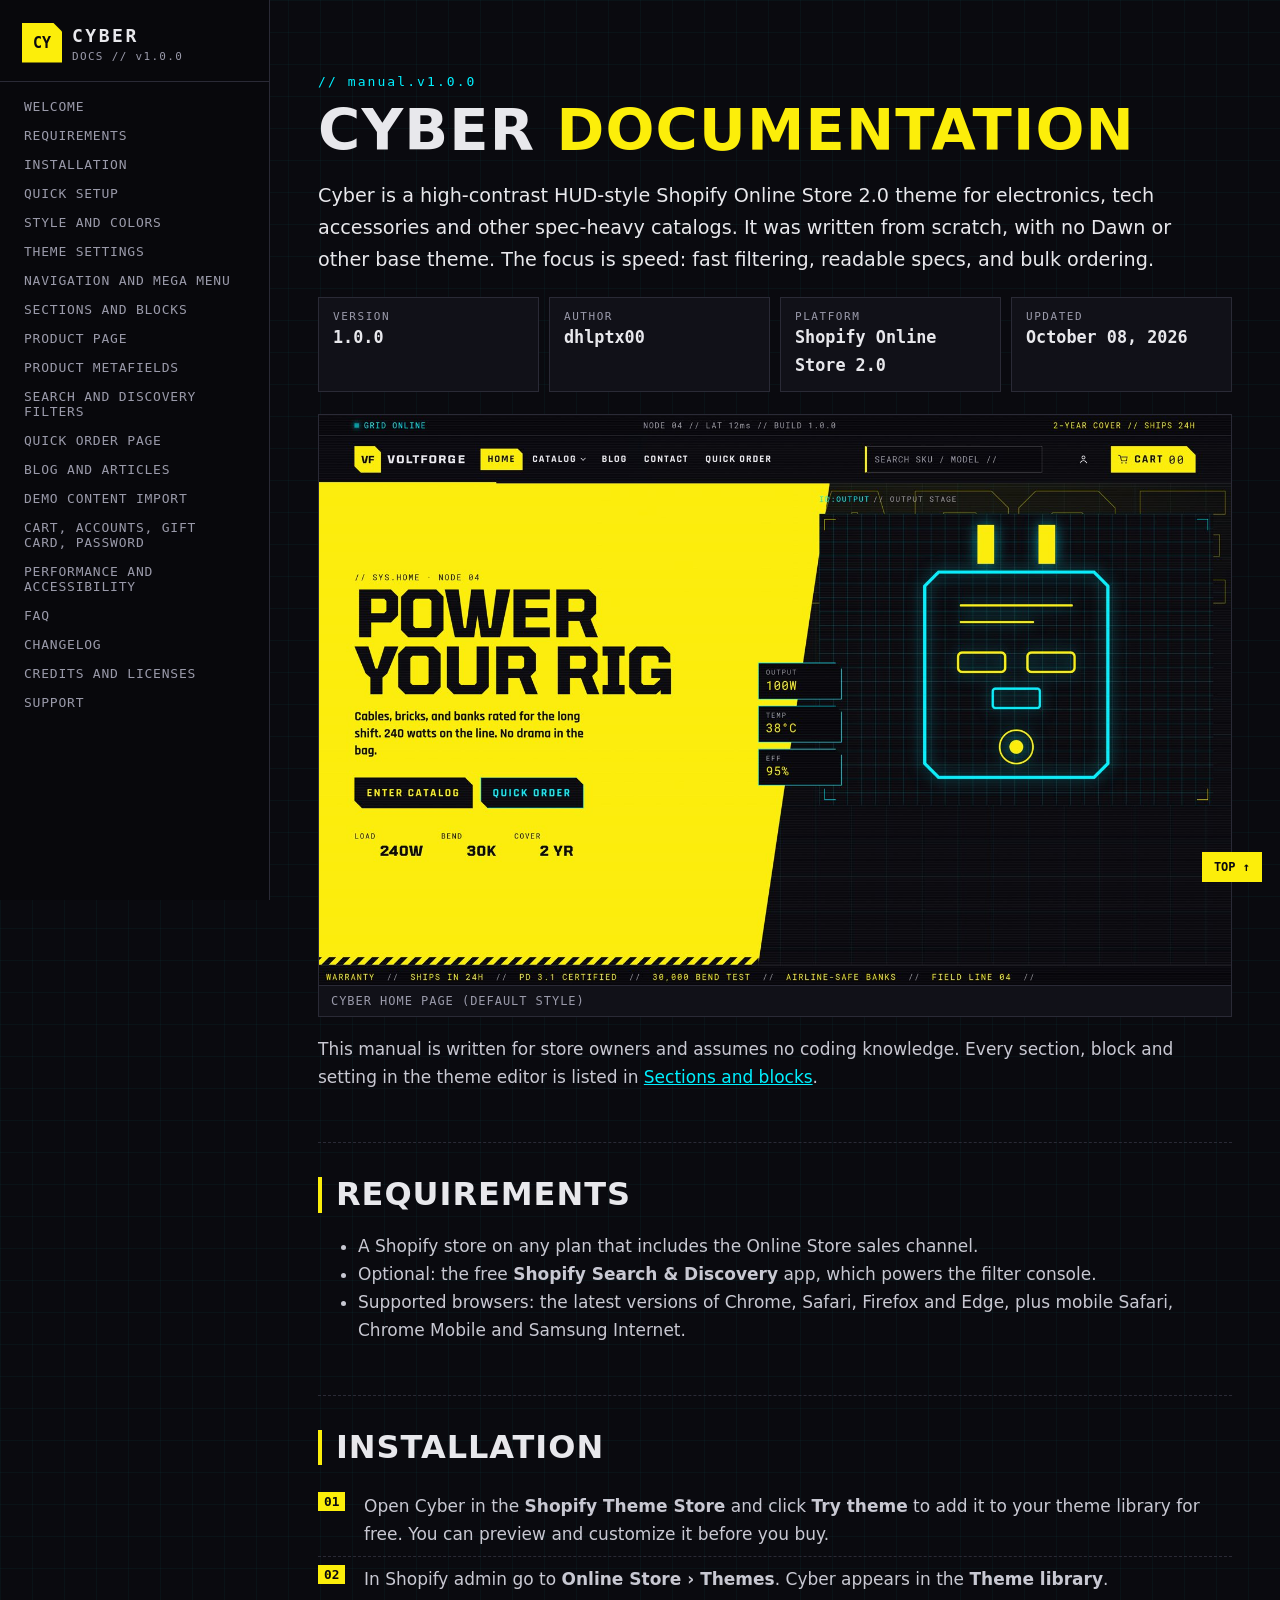
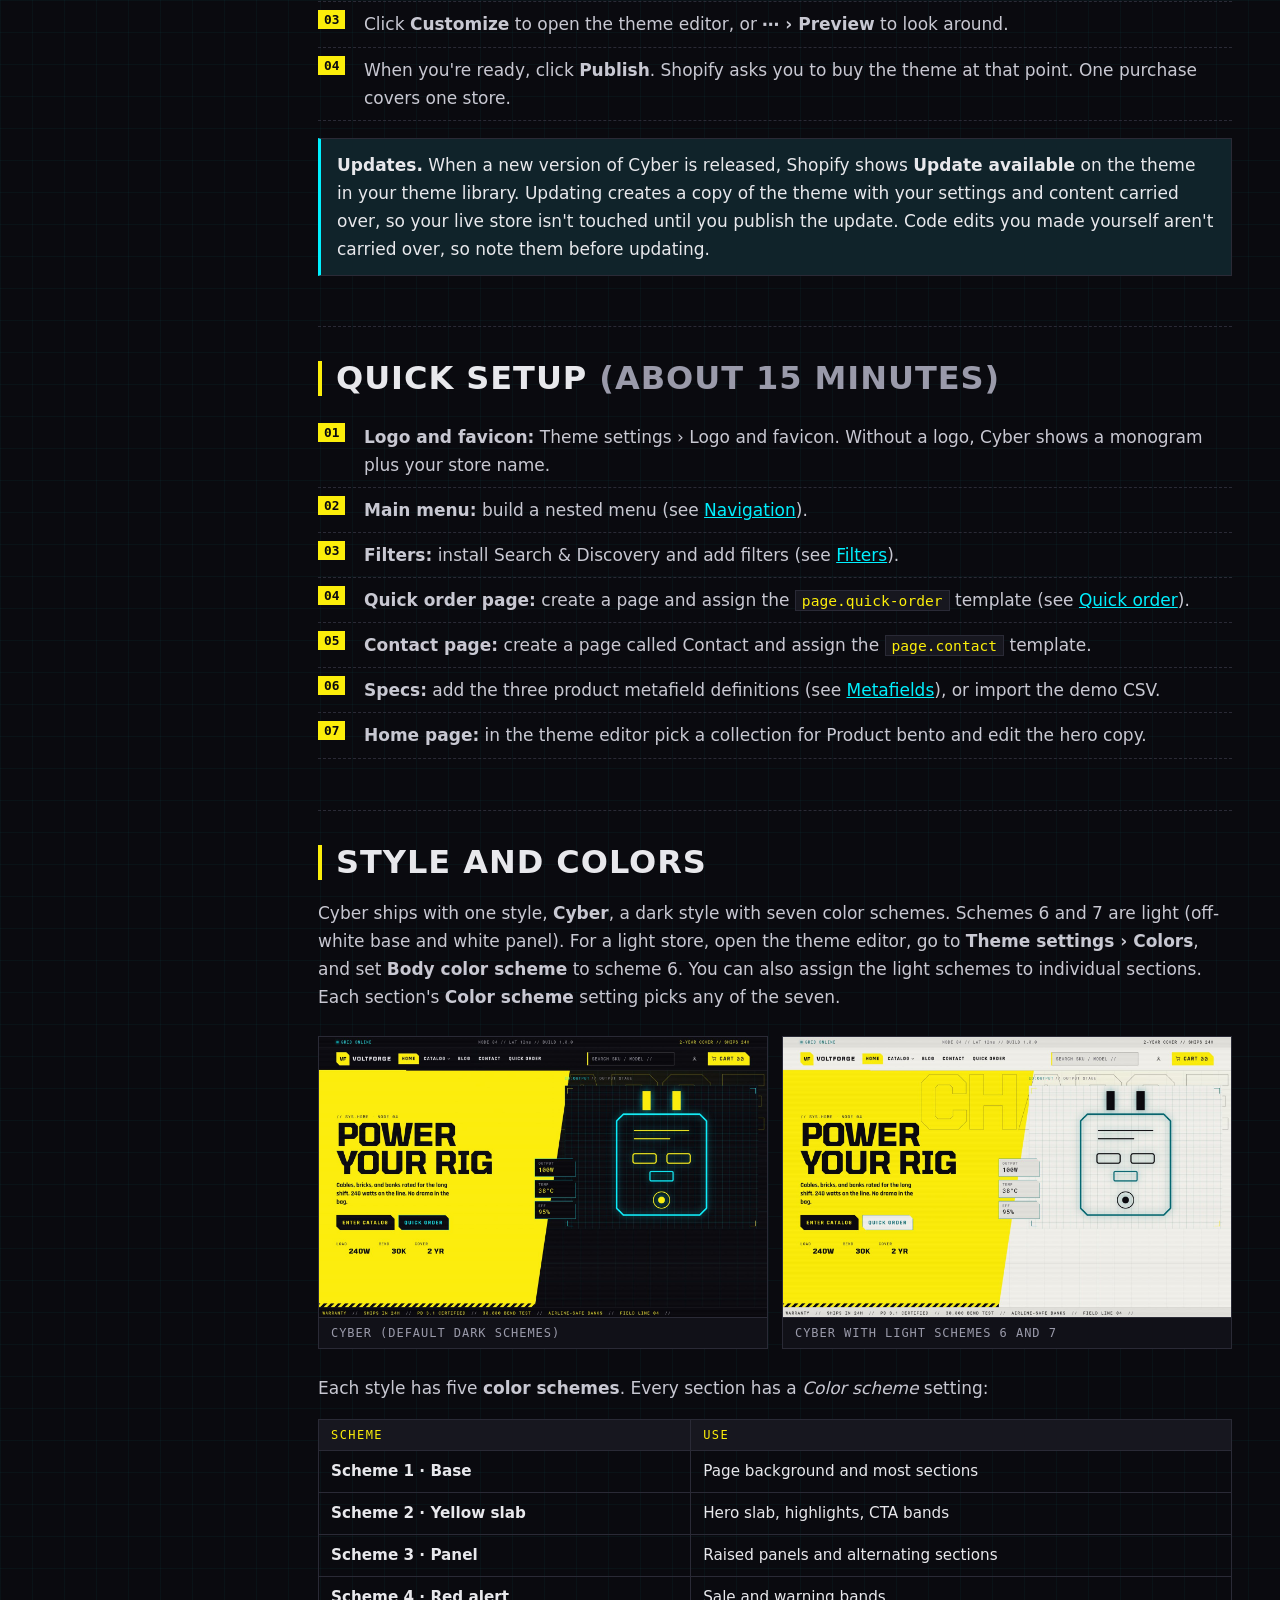
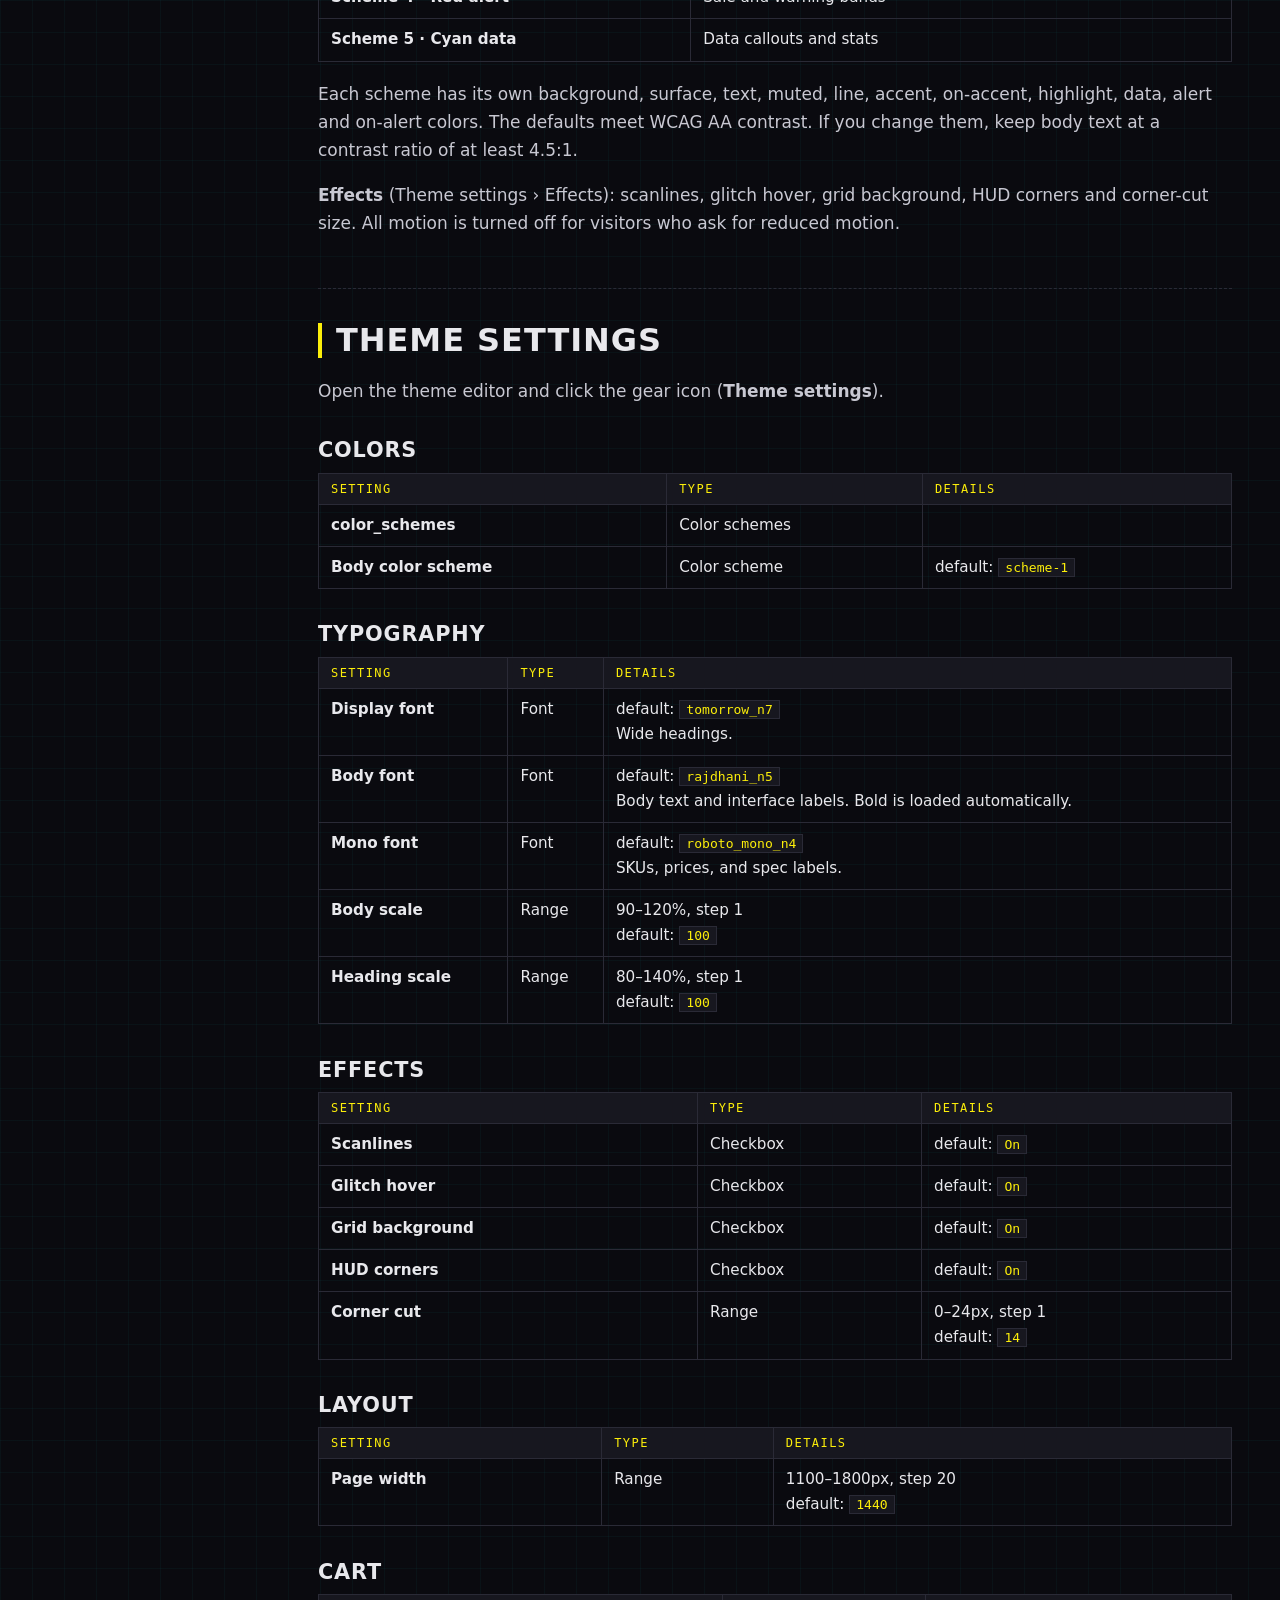
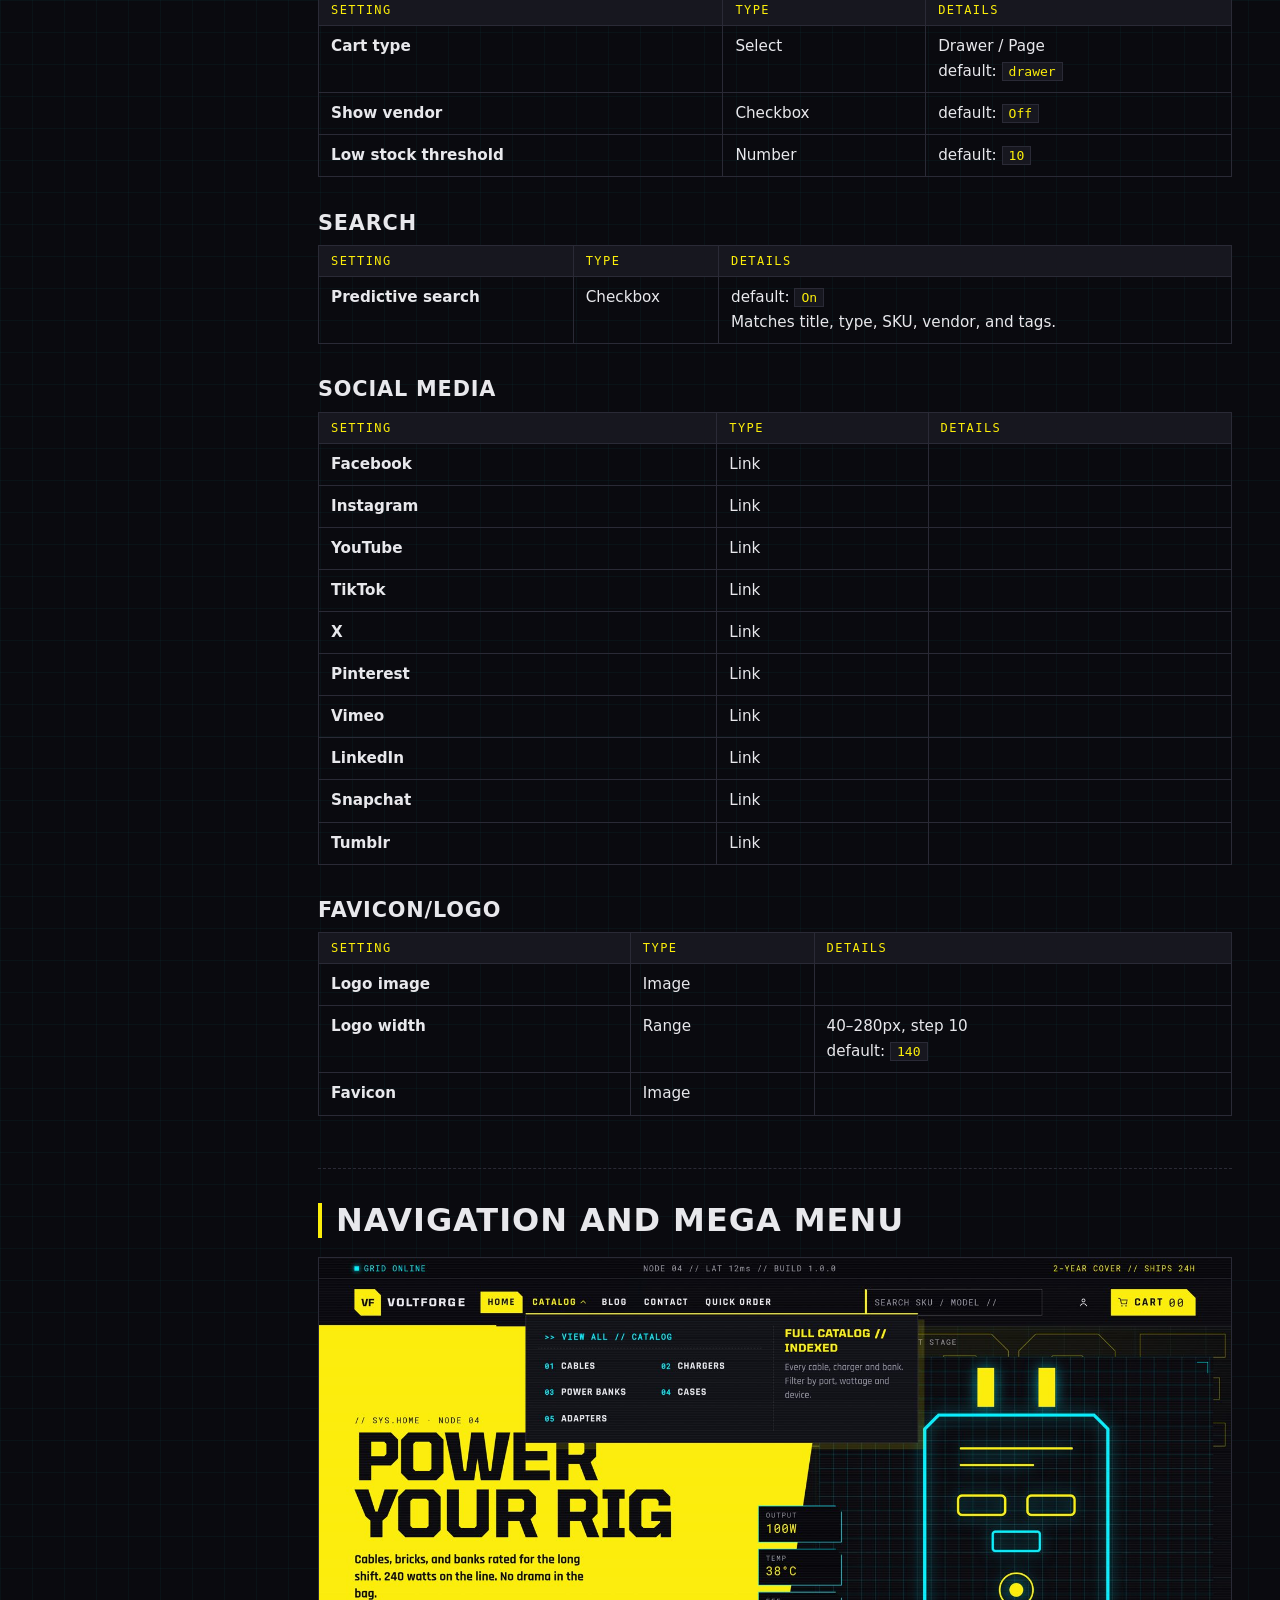
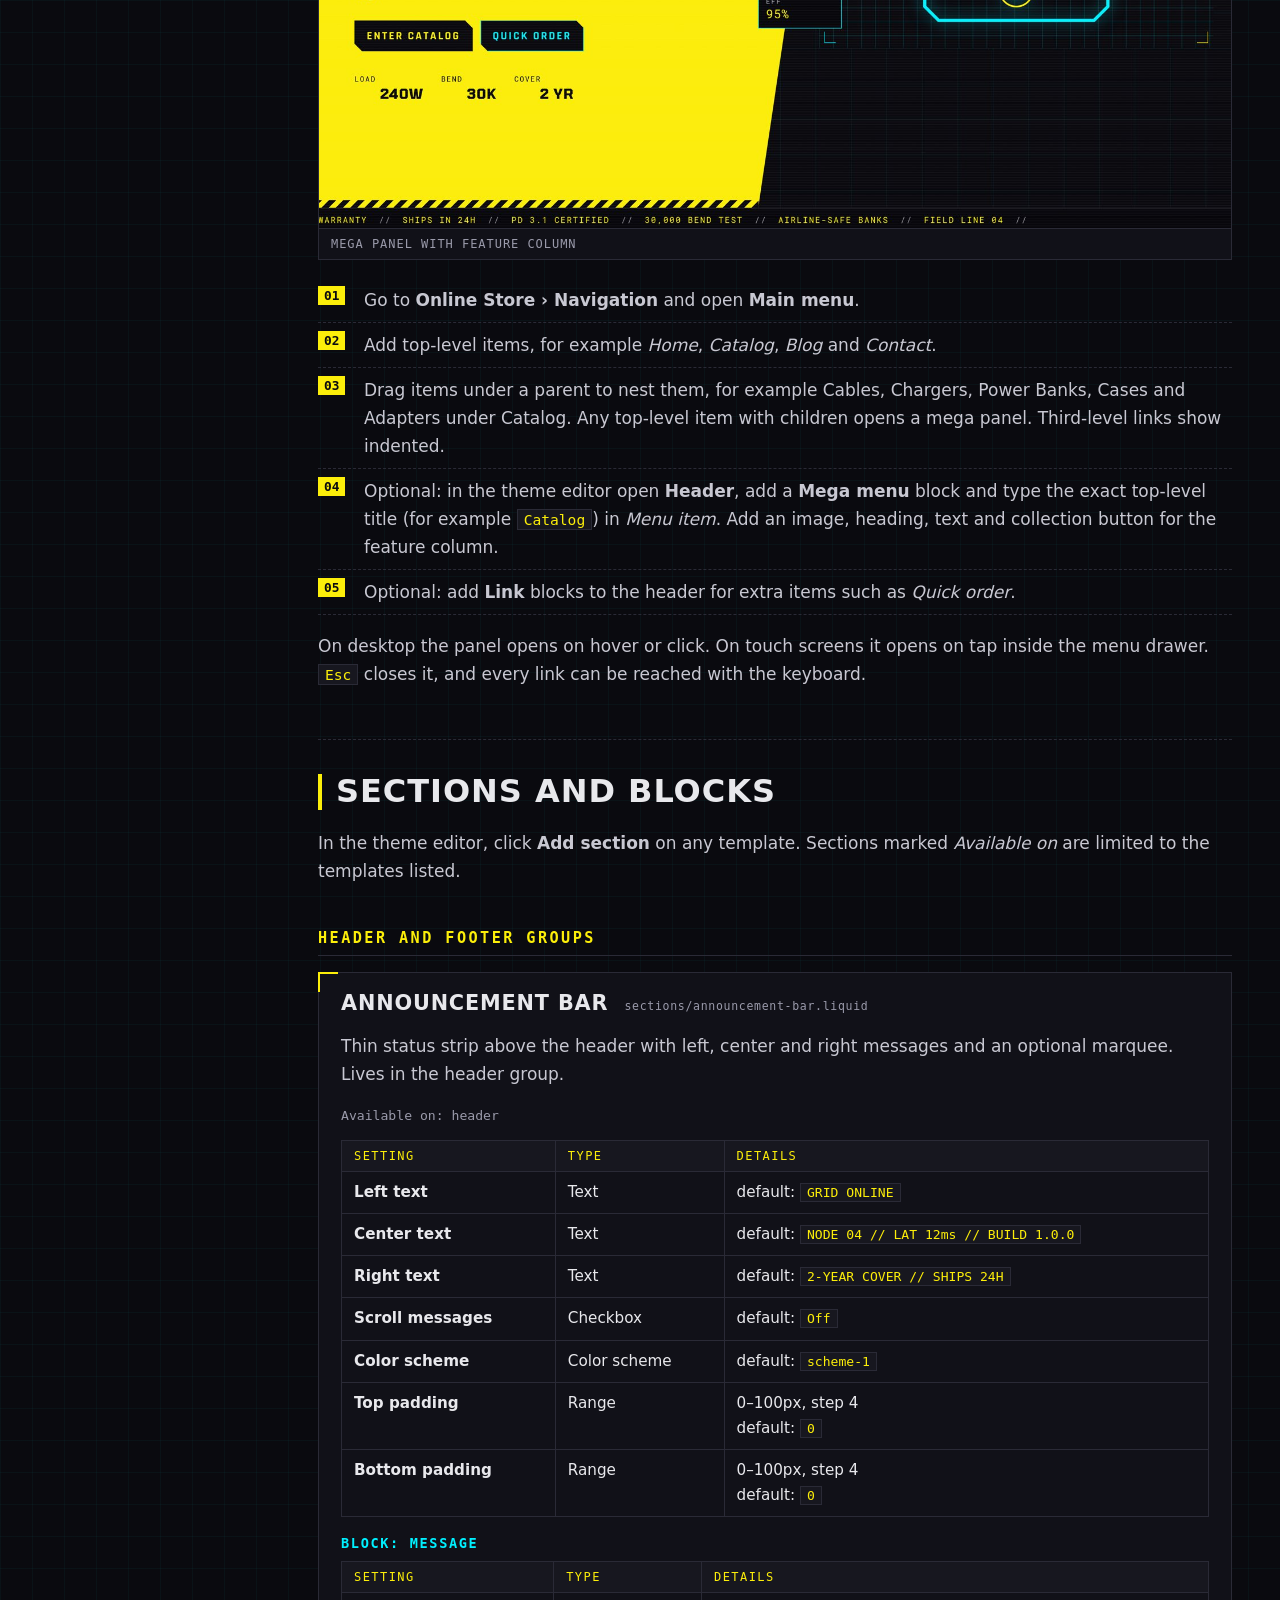
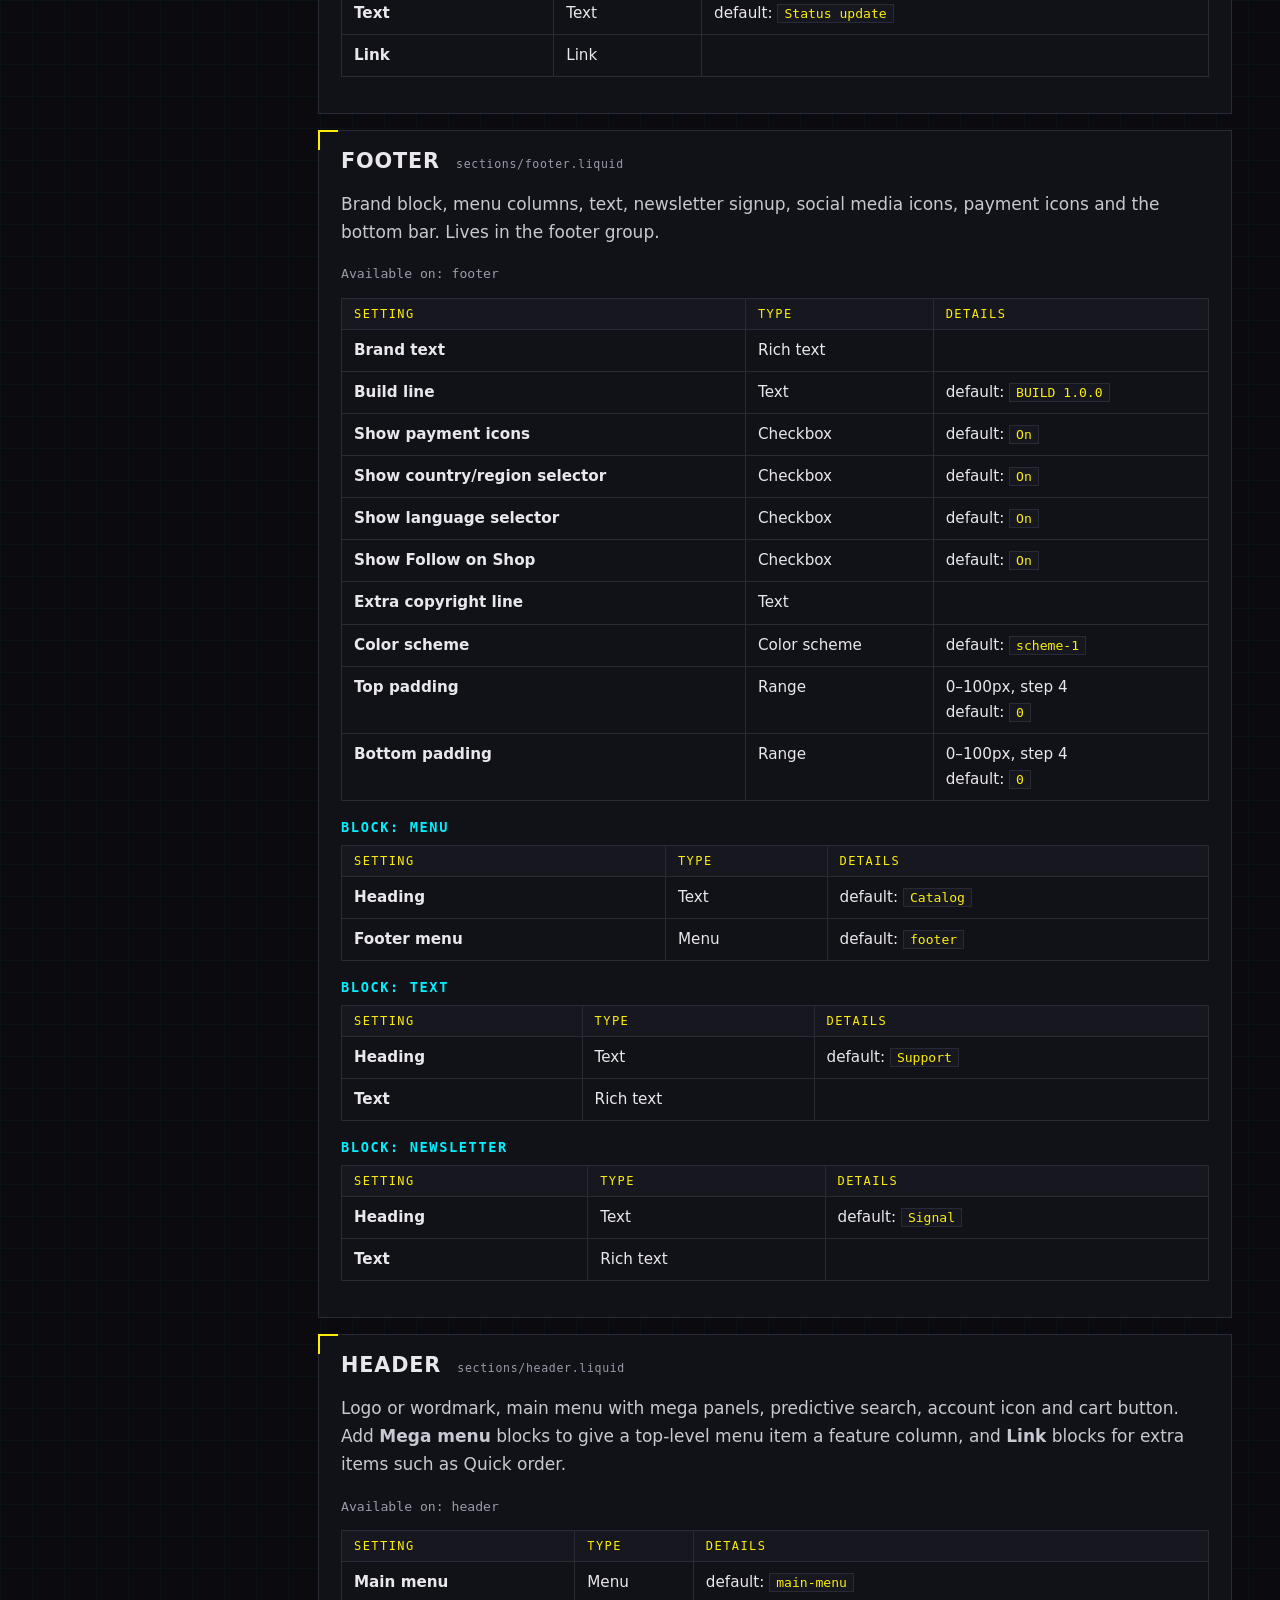
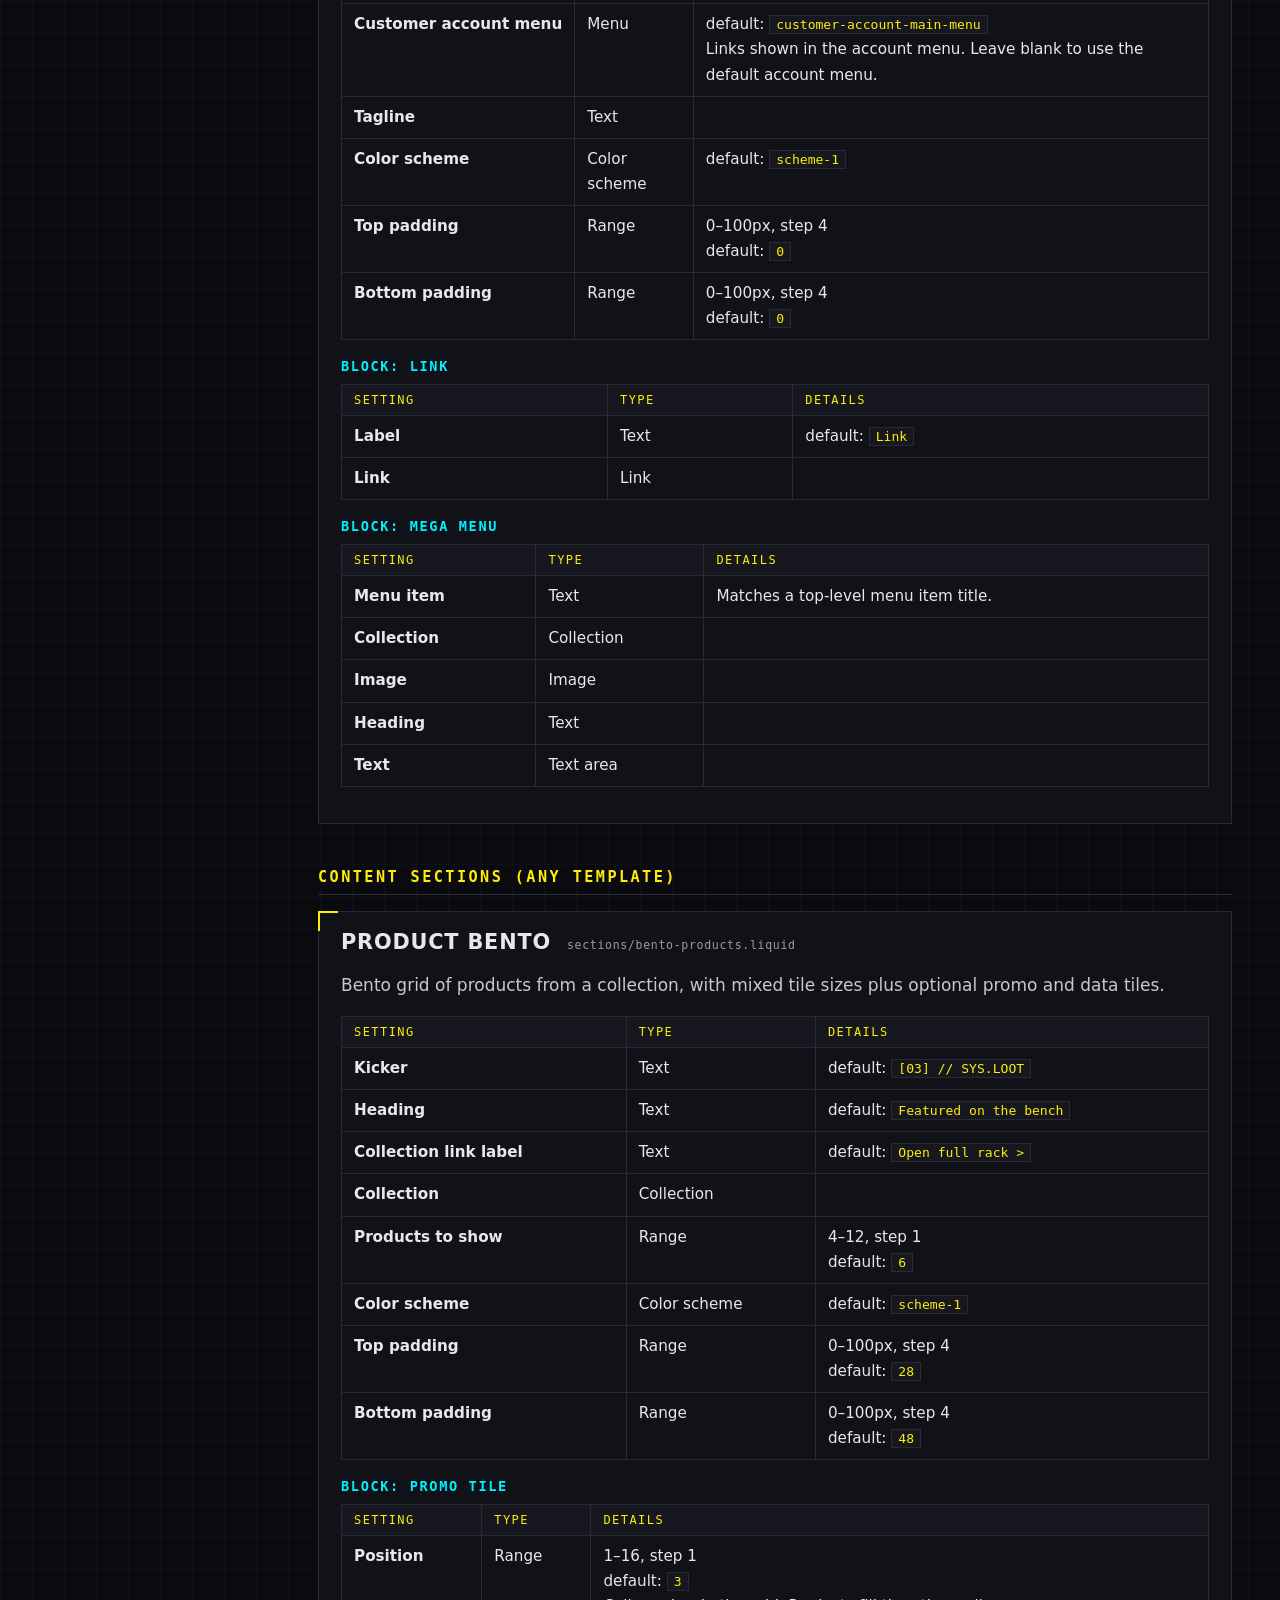
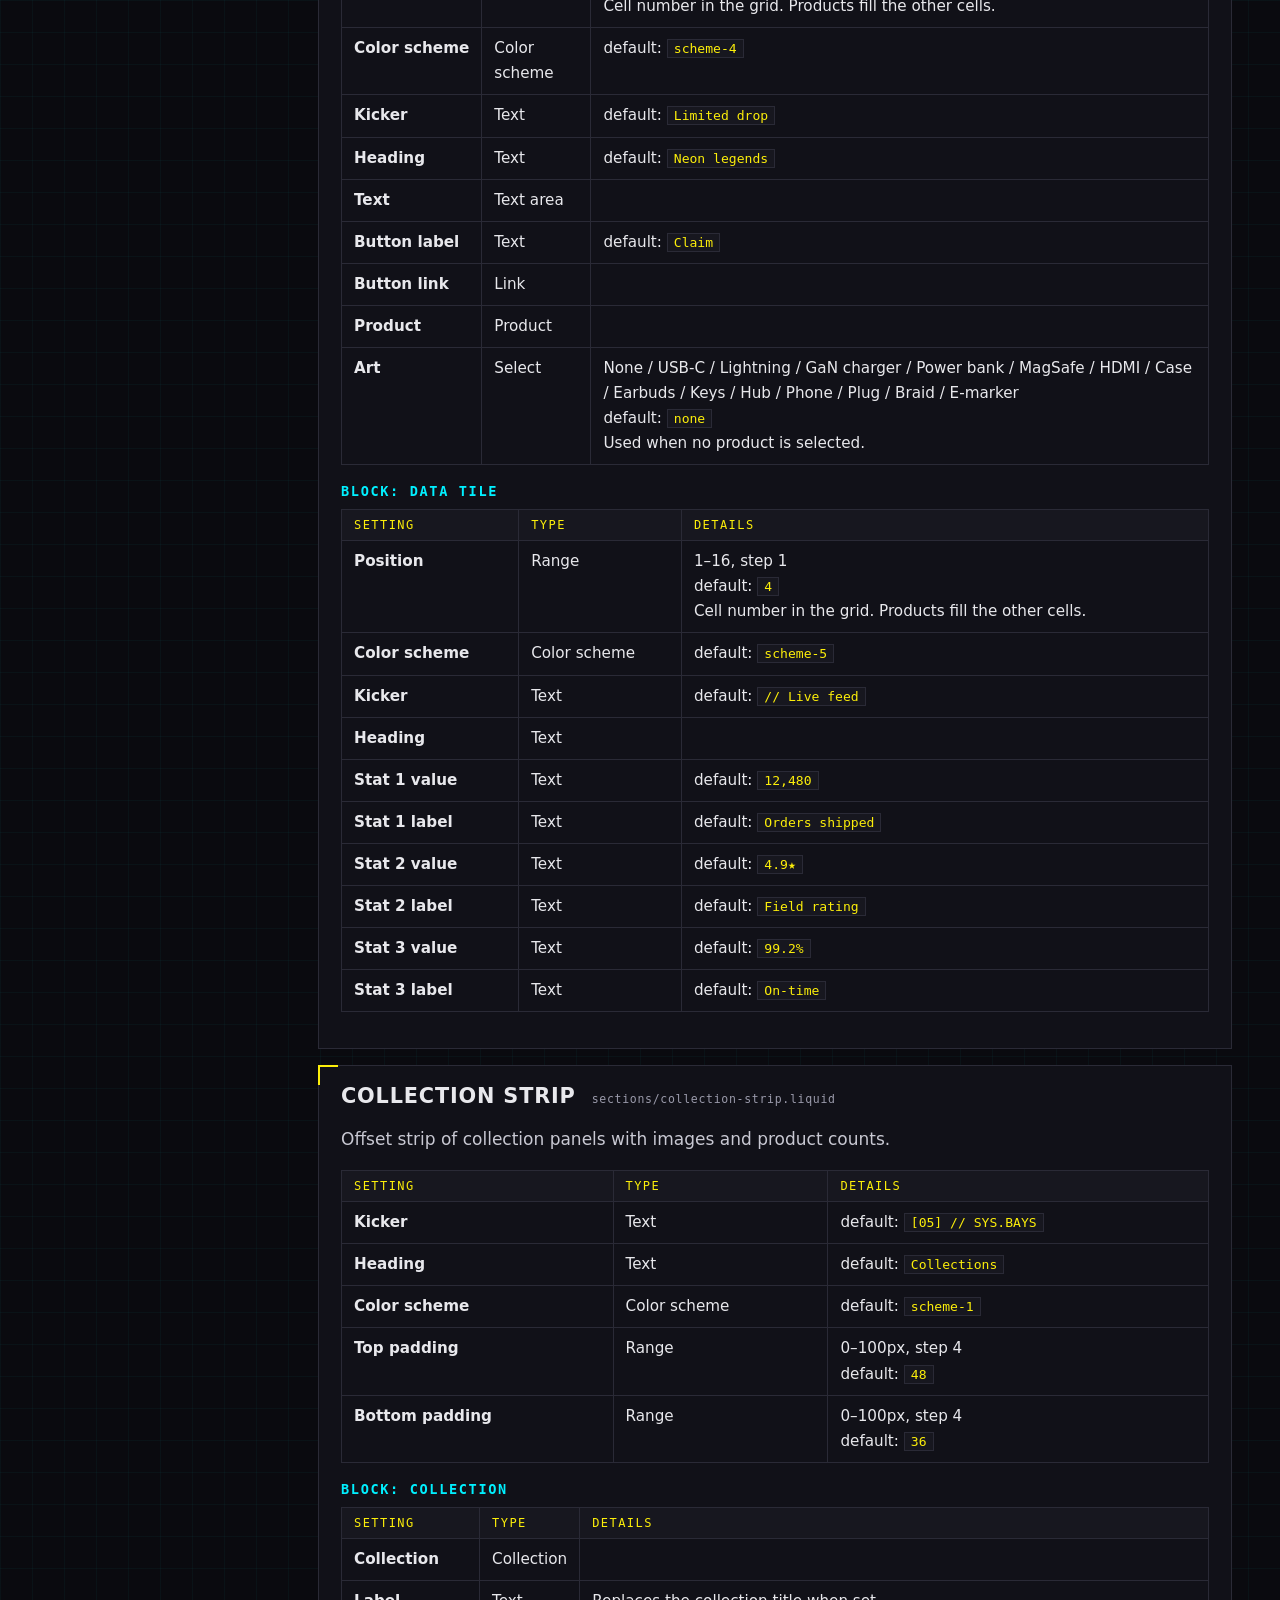
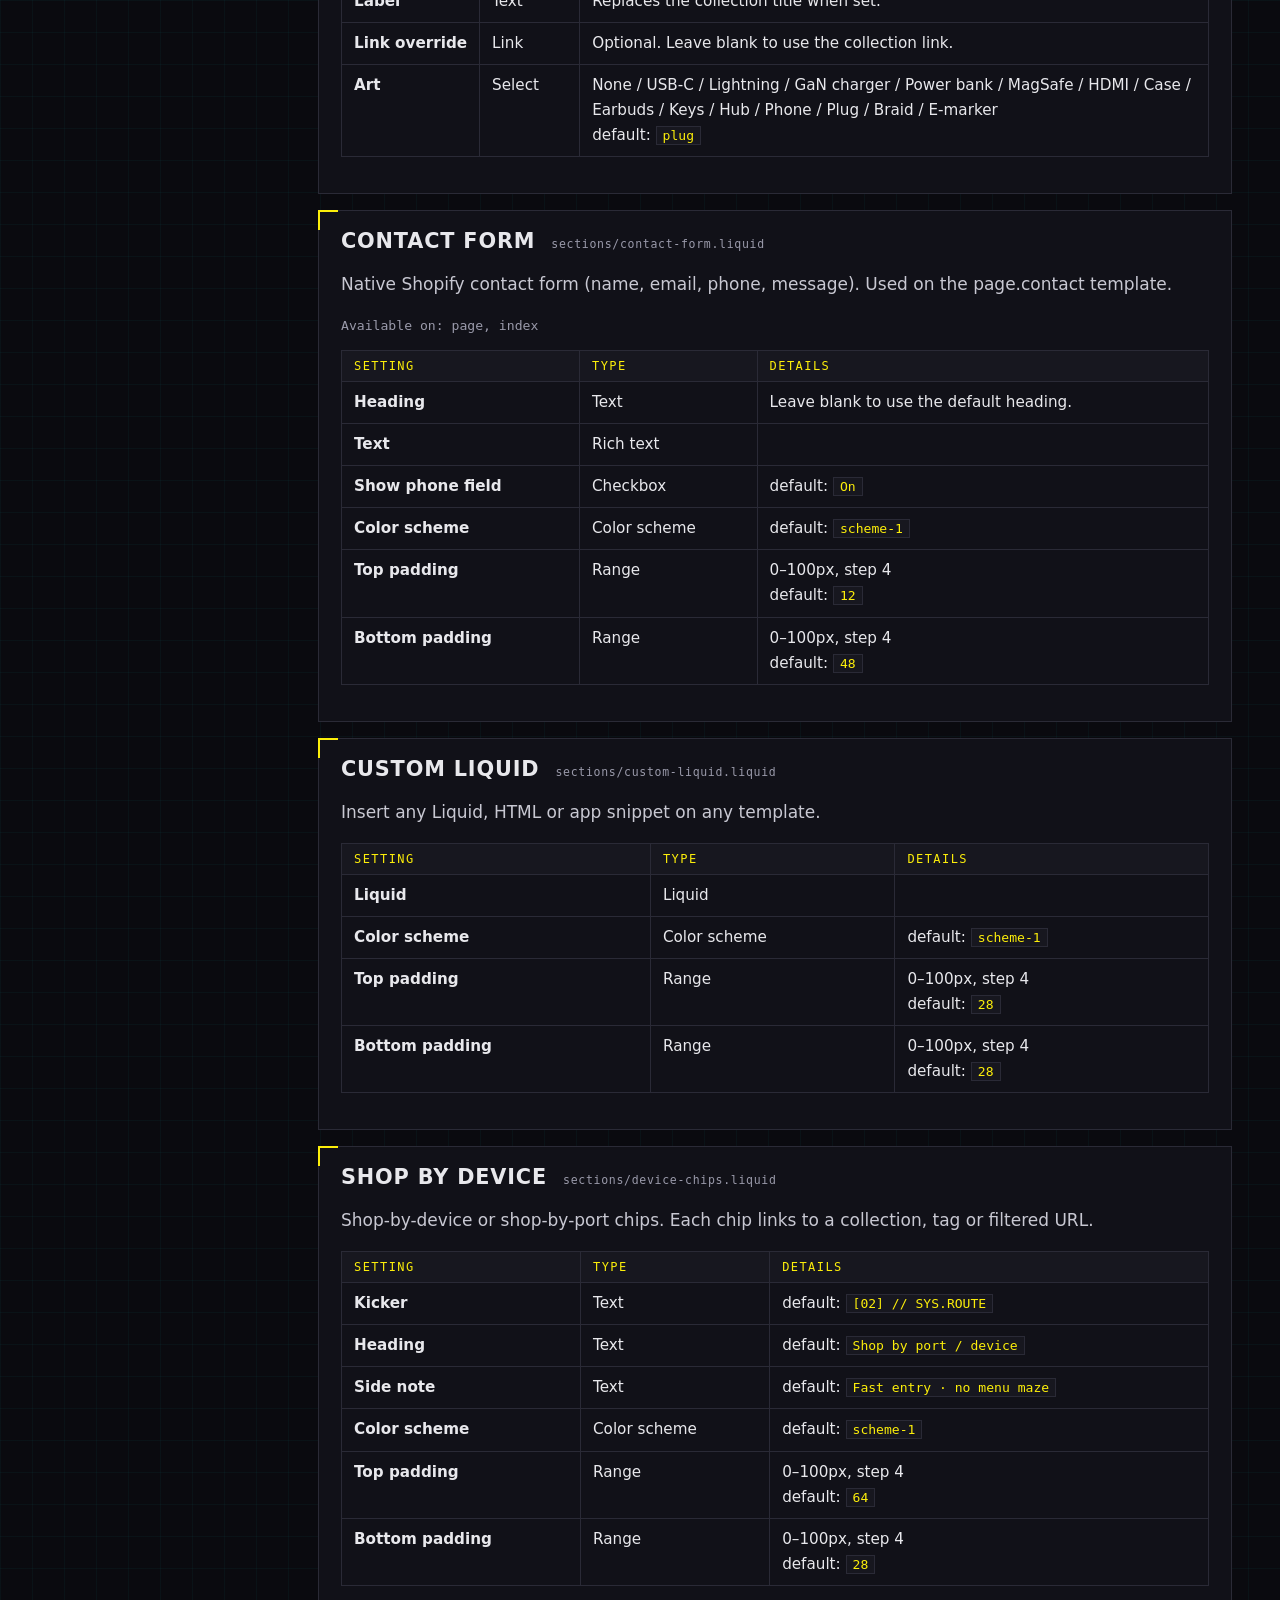
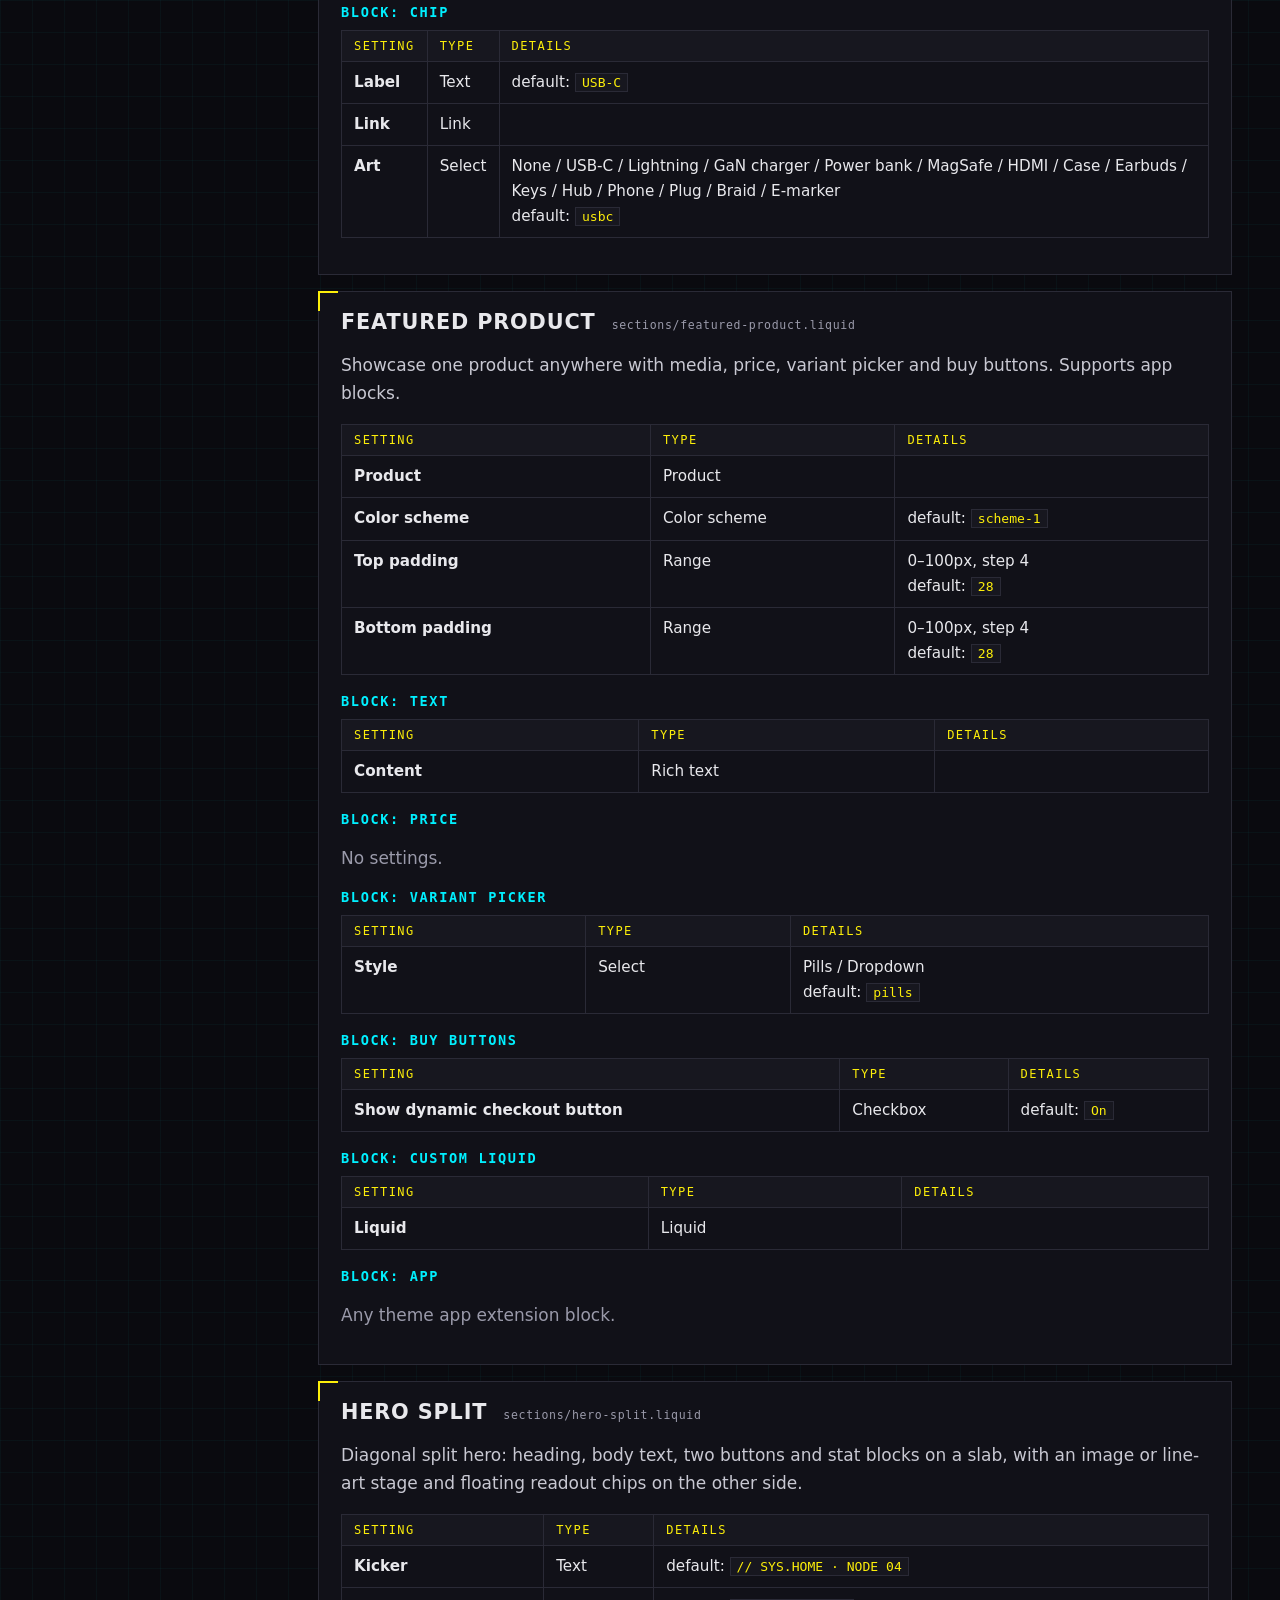
==== commit 5a452bbf: "Docs: single Cyber preset with light color schemes; AR note" ====
--- a/index.html
+++ b/index.html
@@ -1,6 +1,6 @@
 <!doctype html><html lang="en"><head><meta charset="utf-8"><meta name="viewport" content="width=device-width,initial-scale=1">
 <title>Cyber 1.0.0 — Shopify theme documentation</title><link rel="stylesheet" href="assets/docs.css"></head><body>
-<aside class="side"><div class="brand"><span class="mark">CY</span><div><b>CYBER</b><small>DOCS // v1.0.0</small></div></div><nav aria-label="Documentation"><a href="#intro">Welcome</a><a href="#requirements">Requirements</a><a href="#install">Installation</a><a href="#quick-setup">Quick setup</a><a href="#styles">Theme styles and colors</a><a href="#settings">Theme settings</a><a href="#navigation">Navigation and mega menu</a><a href="#sections">Sections and blocks</a><a href="#product">Product page</a><a href="#metafields">Product metafields</a><a href="#filters">Search and Discovery filters</a><a href="#quick-order">Quick order page</a><a href="#blog">Blog and articles</a><a href="#demo">Demo content import</a><a href="#other">Cart, accounts, gift card, password</a><a href="#performance">Performance and accessibility</a><a href="#faq">FAQ</a><a href="#changelog">Changelog</a><a href="#credits">Credits and licenses</a><a href="#support">Support</a></nav></aside>
+<aside class="side"><div class="brand"><span class="mark">CY</span><div><b>CYBER</b><small>DOCS // v1.0.0</small></div></div><nav aria-label="Documentation"><a href="#intro">Welcome</a><a href="#requirements">Requirements</a><a href="#install">Installation</a><a href="#quick-setup">Quick setup</a><a href="#styles">Style and colors</a><a href="#settings">Theme settings</a><a href="#navigation">Navigation and mega menu</a><a href="#sections">Sections and blocks</a><a href="#product">Product page</a><a href="#metafields">Product metafields</a><a href="#filters">Search and Discovery filters</a><a href="#quick-order">Quick order page</a><a href="#blog">Blog and articles</a><a href="#demo">Demo content import</a><a href="#other">Cart, accounts, gift card, password</a><a href="#performance">Performance and accessibility</a><a href="#faq">FAQ</a><a href="#changelog">Changelog</a><a href="#credits">Credits and licenses</a><a href="#support">Support</a></nav></aside>
 <main>
 <section id="intro"><p class="kicker">// manual.v1.0.0</p><h1>Cyber <span class="hl">documentation</span></h1>
 <p class="lead">Cyber is a high-contrast HUD-style Shopify Online Store 2.0 theme for electronics, tech accessories and other spec-heavy catalogs. It was written from scratch, with no Dawn or other base theme. The focus is speed: fast filtering, readable specs, and bulk ordering.</p>
@@ -32,9 +32,9 @@
 <li><b>Specs:</b> add the three product metafield definitions (see <a href="#metafields">Metafields</a>), or import the demo CSV.</li>
 <li><b>Home page:</b> in the theme editor pick a collection for Product bento and edit the hero copy.</li></ol></section>
 
-<section id="styles"><h2>Theme styles and colors</h2>
-<p>Cyber ships with two styles: <b>Cyber</b> (the default dark style) and <b>Cyber Light</b>. To switch, open the theme editor and go to <b>Theme settings › Theme style</b>, or pick a style when you add the theme. <b>Changing the style replaces your current theme settings with the style's defaults</b> (sections and content stay). Duplicate the theme first if you want to keep your current settings.</p>
-<div class="two"><figure class="shot"><img src="assets/img/home.jpg" alt="Cyber (default)" loading="lazy"><figcaption>Cyber (default)</figcaption></figure><figure class="shot"><img src="assets/img/light.jpg" alt="Cyber Light" loading="lazy"><figcaption>Cyber Light</figcaption></figure></div>
+<section id="styles"><h2>Style and colors</h2>
+<p>Cyber ships with one style, <b>Cyber</b>, a dark style with seven color schemes. Schemes 6 and 7 are light (off-white base and white panel). For a light store, open the theme editor, go to <b>Theme settings › Colors</b>, and set <b>Body color scheme</b> to scheme 6. You can also assign the light schemes to individual sections. Each section's <b>Color scheme</b> setting picks any of the seven.</p>
+<div class="two"><figure class="shot"><img src="assets/img/home.jpg" alt="Cyber (default dark schemes)" loading="lazy"><figcaption>Cyber (default dark schemes)</figcaption></figure><figure class="shot"><img src="assets/img/light.jpg" alt="Cyber with light schemes 6 and 7" loading="lazy"><figcaption>Cyber with light schemes 6 and 7</figcaption></figure></div>
 <p>Each style has five <b>color schemes</b>. Every section has a <i>Color scheme</i> setting:</p>
 <table class="tbl"><thead><tr><th>Scheme</th><th>Use</th></tr></thead><tbody>
 <tr><td>Scheme 1 · Base</td><td>Page background and most sections</td></tr><tr><td>Scheme 2 · Yellow slab</td><td>Hero slab, highlights, CTA bands</td></tr>
@@ -59,7 +59,7 @@
 <p>In the theme editor, click <b>Add section</b> on any template. Sections marked <i>Available on</i> are limited to the templates listed.</p>
 <h3 class="cat">Header and footer groups</h3><article class="sec" id="s-announcement-bar"><h3>Announcement bar <span class="file">sections/announcement-bar.liquid</span></h3><p>Thin status strip above the header with left, center and right messages and an optional marquee. Lives in the header group.</p><p class="muted mono">Available on: header</p><table class="tbl"><thead><tr><th>Setting</th><th>Type</th><th>Details</th></tr></thead><tbody><tr><td>Left text</td><td>Text</td><td>default: <code>GRID ONLINE</code></td></tr><tr><td>Center text</td><td>Text</td><td>default: <code>NODE 04 // LAT 12ms // BUILD 1.0.0</code></td></tr><tr><td>Right text</td><td>Text</td><td>default: <code>2-YEAR COVER // SHIPS 24H</code></td></tr><tr><td>Scroll messages</td><td>Checkbox</td><td>default: <code>Off</code></td></tr><tr><td>Color scheme</td><td>Color scheme</td><td>default: <code>scheme-1</code></td></tr><tr><td>Top padding</td><td>Range</td><td>0–100px, step 4<br>default: <code>0</code></td></tr><tr><td>Bottom padding</td><td>Range</td><td>0–100px, step 4<br>default: <code>0</code></td></tr></tbody></table><h4>Block: Message</h4><table class="tbl"><thead><tr><th>Setting</th><th>Type</th><th>Details</th></tr></thead><tbody><tr><td>Text</td><td>Text</td><td>default: <code>Status update</code></td></tr><tr><td>Link</td><td>Link</td><td></td></tr></tbody></table></article><article class="sec" id="s-footer"><h3>Footer <span class="file">sections/footer.liquid</span></h3><p>Brand block, menu columns, text, newsletter signup, social media icons, payment icons and the bottom bar. Lives in the footer group.</p><p class="muted mono">Available on: footer</p><table class="tbl"><thead><tr><th>Setting</th><th>Type</th><th>Details</th></tr></thead><tbody><tr><td>Brand text</td><td>Rich text</td><td></td></tr><tr><td>Build line</td><td>Text</td><td>default: <code>BUILD 1.0.0</code></td></tr><tr><td>Show payment icons</td><td>Checkbox</td><td>default: <code>On</code></td></tr><tr><td>Show country/region selector</td><td>Checkbox</td><td>default: <code>On</code></td></tr><tr><td>Show language selector</td><td>Checkbox</td><td>default: <code>On</code></td></tr><tr><td>Show Follow on Shop</td><td>Checkbox</td><td>default: <code>On</code></td></tr><tr><td>Extra copyright line</td><td>Text</td><td></td></tr><tr><td>Color scheme</td><td>Color scheme</td><td>default: <code>scheme-1</code></td></tr><tr><td>Top padding</td><td>Range</td><td>0–100px, step 4<br>default: <code>0</code></td></tr><tr><td>Bottom padding</td><td>Range</td><td>0–100px, step 4<br>default: <code>0</code></td></tr></tbody></table><h4>Block: Menu</h4><table class="tbl"><thead><tr><th>Setting</th><th>Type</th><th>Details</th></tr></thead><tbody><tr><td>Heading</td><td>Text</td><td>default: <code>Catalog</code></td></tr><tr><td>Footer menu</td><td>Menu</td><td>default: <code>footer</code></td></tr></tbody></table><h4>Block: Text</h4><table class="tbl"><thead><tr><th>Setting</th><th>Type</th><th>Details</th></tr></thead><tbody><tr><td>Heading</td><td>Text</td><td>default: <code>Support</code></td></tr><tr><td>Text</td><td>Rich text</td><td></td></tr></tbody></table><h4>Block: Newsletter</h4><table class="tbl"><thead><tr><th>Setting</th><th>Type</th><th>Details</th></tr></thead><tbody><tr><td>Heading</td><td>Text</td><td>default: <code>Signal</code></td></tr><tr><td>Text</td><td>Rich text</td><td></td></tr></tbody></table></article><article class="sec" id="s-header"><h3>Header <span class="file">sections/header.liquid</span></h3><p>Logo or wordmark, main menu with mega panels, predictive search, account icon and cart button. Add <b>Mega menu</b> blocks to give a top-level menu item a feature column, and <b>Link</b> blocks for extra items such as Quick order.</p><p class="muted mono">Available on: header</p><table class="tbl"><thead><tr><th>Setting</th><th>Type</th><th>Details</th></tr></thead><tbody><tr><td>Main menu</td><td>Menu</td><td>default: <code>main-menu</code></td></tr><tr><td>Customer account menu</td><td>Menu</td><td>default: <code>customer-account-main-menu</code><br>Links shown in the account menu. Leave blank to use the default account menu.</td></tr><tr><td>Tagline</td><td>Text</td><td></td></tr><tr><td>Color scheme</td><td>Color scheme</td><td>default: <code>scheme-1</code></td></tr><tr><td>Top padding</td><td>Range</td><td>0–100px, step 4<br>default: <code>0</code></td></tr><tr><td>Bottom padding</td><td>Range</td><td>0–100px, step 4<br>default: <code>0</code></td></tr></tbody></table><h4>Block: Link</h4><table class="tbl"><thead><tr><th>Setting</th><th>Type</th><th>Details</th></tr></thead><tbody><tr><td>Label</td><td>Text</td><td>default: <code>Link</code></td></tr><tr><td>Link</td><td>Link</td><td></td></tr></tbody></table><h4>Block: Mega menu</h4><table class="tbl"><thead><tr><th>Setting</th><th>Type</th><th>Details</th></tr></thead><tbody><tr><td>Menu item</td><td>Text</td><td>Matches a top-level menu item title.</td></tr><tr><td>Collection</td><td>Collection</td><td></td></tr><tr><td>Image</td><td>Image</td><td></td></tr><tr><td>Heading</td><td>Text</td><td></td></tr><tr><td>Text</td><td>Text area</td><td></td></tr></tbody></table></article>
 <h3 class="cat">Content sections (any template)</h3><article class="sec" id="s-bento-products"><h3>Product bento <span class="file">sections/bento-products.liquid</span></h3><p>Bento grid of products from a collection, with mixed tile sizes plus optional promo and data tiles.</p><table class="tbl"><thead><tr><th>Setting</th><th>Type</th><th>Details</th></tr></thead><tbody><tr><td>Kicker</td><td>Text</td><td>default: <code>[03] // SYS.LOOT</code></td></tr><tr><td>Heading</td><td>Text</td><td>default: <code>Featured on the bench</code></td></tr><tr><td>Collection link label</td><td>Text</td><td>default: <code>Open full rack &gt;</code></td></tr><tr><td>Collection</td><td>Collection</td><td></td></tr><tr><td>Products to show</td><td>Range</td><td>4–12, step 1<br>default: <code>6</code></td></tr><tr><td>Color scheme</td><td>Color scheme</td><td>default: <code>scheme-1</code></td></tr><tr><td>Top padding</td><td>Range</td><td>0–100px, step 4<br>default: <code>28</code></td></tr><tr><td>Bottom padding</td><td>Range</td><td>0–100px, step 4<br>default: <code>48</code></td></tr></tbody></table><h4>Block: Promo tile</h4><table class="tbl"><thead><tr><th>Setting</th><th>Type</th><th>Details</th></tr></thead><tbody><tr><td>Position</td><td>Range</td><td>1–16, step 1<br>default: <code>3</code><br>Cell number in the grid. Products fill the other cells.</td></tr><tr><td>Color scheme</td><td>Color scheme</td><td>default: <code>scheme-4</code></td></tr><tr><td>Kicker</td><td>Text</td><td>default: <code>Limited drop</code></td></tr><tr><td>Heading</td><td>Text</td><td>default: <code>Neon legends</code></td></tr><tr><td>Text</td><td>Text area</td><td></td></tr><tr><td>Button label</td><td>Text</td><td>default: <code>Claim</code></td></tr><tr><td>Button link</td><td>Link</td><td></td></tr><tr><td>Product</td><td>Product</td><td></td></tr><tr><td>Art</td><td>Select</td><td>None / USB-C / Lightning / GaN charger / Power bank / MagSafe / HDMI / Case / Earbuds / Keys / Hub / Phone / Plug / Braid / E-marker<br>default: <code>none</code><br>Used when no product is selected.</td></tr></tbody></table><h4>Block: Data tile</h4><table class="tbl"><thead><tr><th>Setting</th><th>Type</th><th>Details</th></tr></thead><tbody><tr><td>Position</td><td>Range</td><td>1–16, step 1<br>default: <code>4</code><br>Cell number in the grid. Products fill the other cells.</td></tr><tr><td>Color scheme</td><td>Color scheme</td><td>default: <code>scheme-5</code></td></tr><tr><td>Kicker</td><td>Text</td><td>default: <code>// Live feed</code></td></tr><tr><td>Heading</td><td>Text</td><td></td></tr><tr><td>Stat 1 value</td><td>Text</td><td>default: <code>12,480</code></td></tr><tr><td>Stat 1 label</td><td>Text</td><td>default: <code>Orders shipped</code></td></tr><tr><td>Stat 2 value</td><td>Text</td><td>default: <code>4.9★</code></td></tr><tr><td>Stat 2 label</td><td>Text</td><td>default: <code>Field rating</code></td></tr><tr><td>Stat 3 value</td><td>Text</td><td>default: <code>99.2%</code></td></tr><tr><td>Stat 3 label</td><td>Text</td><td>default: <code>On-time</code></td></tr></tbody></table></article><article class="sec" id="s-collection-strip"><h3>Collection strip <span class="file">sections/collection-strip.liquid</span></h3><p>Offset strip of collection panels with images and product counts.</p><table class="tbl"><thead><tr><th>Setting</th><th>Type</th><th>Details</th></tr></thead><tbody><tr><td>Kicker</td><td>Text</td><td>default: <code>[05] // SYS.BAYS</code></td></tr><tr><td>Heading</td><td>Text</td><td>default: <code>Collections</code></td></tr><tr><td>Color scheme</td><td>Color scheme</td><td>default: <code>scheme-1</code></td></tr><tr><td>Top padding</td><td>Range</td><td>0–100px, step 4<br>default: <code>48</code></td></tr><tr><td>Bottom padding</td><td>Range</td><td>0–100px, step 4<br>default: <code>36</code></td></tr></tbody></table><h4>Block: Collection</h4><table class="tbl"><thead><tr><th>Setting</th><th>Type</th><th>Details</th></tr></thead><tbody><tr><td>Collection</td><td>Collection</td><td></td></tr><tr><td>Label</td><td>Text</td><td>Replaces the collection title when set.</td></tr><tr><td>Link override</td><td>Link</td><td>Optional. Leave blank to use the collection link.</td></tr><tr><td>Art</td><td>Select</td><td>None / USB-C / Lightning / GaN charger / Power bank / MagSafe / HDMI / Case / Earbuds / Keys / Hub / Phone / Plug / Braid / E-marker<br>default: <code>plug</code></td></tr></tbody></table></article><article class="sec" id="s-contact-form"><h3>Contact form <span class="file">sections/contact-form.liquid</span></h3><p>Native Shopify contact form (name, email, phone, message). Used on the page.contact template.</p><p class="muted mono">Available on: page, index</p><table class="tbl"><thead><tr><th>Setting</th><th>Type</th><th>Details</th></tr></thead><tbody><tr><td>Heading</td><td>Text</td><td>Leave blank to use the default heading.</td></tr><tr><td>Text</td><td>Rich text</td><td></td></tr><tr><td>Show phone field</td><td>Checkbox</td><td>default: <code>On</code></td></tr><tr><td>Color scheme</td><td>Color scheme</td><td>default: <code>scheme-1</code></td></tr><tr><td>Top padding</td><td>Range</td><td>0–100px, step 4<br>default: <code>12</code></td></tr><tr><td>Bottom padding</td><td>Range</td><td>0–100px, step 4<br>default: <code>48</code></td></tr></tbody></table></article><article class="sec" id="s-custom-liquid"><h3>Custom Liquid <span class="file">sections/custom-liquid.liquid</span></h3><p>Insert any Liquid, HTML or app snippet on any template.</p><table class="tbl"><thead><tr><th>Setting</th><th>Type</th><th>Details</th></tr></thead><tbody><tr><td>Liquid</td><td>Liquid</td><td></td></tr><tr><td>Color scheme</td><td>Color scheme</td><td>default: <code>scheme-1</code></td></tr><tr><td>Top padding</td><td>Range</td><td>0–100px, step 4<br>default: <code>28</code></td></tr><tr><td>Bottom padding</td><td>Range</td><td>0–100px, step 4<br>default: <code>28</code></td></tr></tbody></table></article><article class="sec" id="s-device-chips"><h3>Shop by device <span class="file">sections/device-chips.liquid</span></h3><p>Shop-by-device or shop-by-port chips. Each chip links to a collection, tag or filtered URL.</p><table class="tbl"><thead><tr><th>Setting</th><th>Type</th><th>Details</th></tr></thead><tbody><tr><td>Kicker</td><td>Text</td><td>default: <code>[02] // SYS.ROUTE</code></td></tr><tr><td>Heading</td><td>Text</td><td>default: <code>Shop by port / device</code></td></tr><tr><td>Side note</td><td>Text</td><td>default: <code>Fast entry · no menu maze</code></td></tr><tr><td>Color scheme</td><td>Color scheme</td><td>default: <code>scheme-1</code></td></tr><tr><td>Top padding</td><td>Range</td><td>0–100px, step 4<br>default: <code>64</code></td></tr><tr><td>Bottom padding</td><td>Range</td><td>0–100px, step 4<br>default: <code>28</code></td></tr></tbody></table><h4>Block: Chip</h4><table class="tbl"><thead><tr><th>Setting</th><th>Type</th><th>Details</th></tr></thead><tbody><tr><td>Label</td><td>Text</td><td>default: <code>USB-C</code></td></tr><tr><td>Link</td><td>Link</td><td></td></tr><tr><td>Art</td><td>Select</td><td>None / USB-C / Lightning / GaN charger / Power bank / MagSafe / HDMI / Case / Earbuds / Keys / Hub / Phone / Plug / Braid / E-marker<br>default: <code>usbc</code></td></tr></tbody></table></article><article class="sec" id="s-featured-product"><h3>Featured product <span class="file">sections/featured-product.liquid</span></h3><p>Showcase one product anywhere with media, price, variant picker and buy buttons. Supports app blocks.</p><table class="tbl"><thead><tr><th>Setting</th><th>Type</th><th>Details</th></tr></thead><tbody><tr><td>Product</td><td>Product</td><td></td></tr><tr><td>Color scheme</td><td>Color scheme</td><td>default: <code>scheme-1</code></td></tr><tr><td>Top padding</td><td>Range</td><td>0–100px, step 4<br>default: <code>28</code></td></tr><tr><td>Bottom padding</td><td>Range</td><td>0–100px, step 4<br>default: <code>28</code></td></tr></tbody></table><h4>Block: Text</h4><table class="tbl"><thead><tr><th>Setting</th><th>Type</th><th>Details</th></tr></thead><tbody><tr><td>Content</td><td>Rich text</td><td></td></tr></tbody></table><h4>Block: Price</h4><p class="muted">No settings.</p><h4>Block: Variant picker</h4><table class="tbl"><thead><tr><th>Setting</th><th>Type</th><th>Details</th></tr></thead><tbody><tr><td>Style</td><td>Select</td><td>Pills / Dropdown<br>default: <code>pills</code></td></tr></tbody></table><h4>Block: Buy buttons</h4><table class="tbl"><thead><tr><th>Setting</th><th>Type</th><th>Details</th></tr></thead><tbody><tr><td>Show dynamic checkout button</td><td>Checkbox</td><td>default: <code>On</code></td></tr></tbody></table><h4>Block: Custom liquid</h4><table class="tbl"><thead><tr><th>Setting</th><th>Type</th><th>Details</th></tr></thead><tbody><tr><td>Liquid</td><td>Liquid</td><td></td></tr></tbody></table><h4>Block: App</h4><p class="muted">Any theme app extension block.</p></article><article class="sec" id="s-hero-split"><h3>Hero split <span class="file">sections/hero-split.liquid</span></h3><p>Diagonal split hero: heading, body text, two buttons and stat blocks on a slab, with an image or line-art stage and floating readout chips on the other side.</p><table class="tbl"><thead><tr><th>Setting</th><th>Type</th><th>Details</th></tr></thead><tbody><tr><td>Kicker</td><td>Text</td><td>default: <code>// SYS.HOME · NODE 04</code></td></tr><tr><td>Heading</td><td>Inline rich text</td><td>default: <code>Power your rig</code></td></tr><tr><td>Subtext</td><td>Rich text</td><td></td></tr><tr><td>Primary button label</td><td>Text</td><td>default: <code>Enter catalog</code></td></tr><tr><td>Primary button link</td><td>Link</td><td></td></tr><tr><td>Outline button label</td><td>Text</td><td>default: <code>Quick order</code></td></tr><tr><td>Outline button link</td><td>Link</td><td></td></tr><tr><td>Background word</td><td>Text</td><td>default: <code>CHARGE</code></td></tr><tr><td>Frame label</td><td>Text</td><td>default: <code>ID:OUTPUT</code></td></tr><tr><td>Frame note</td><td>Text</td><td>default: <code>// OUTPUT STAGE</code></td></tr><tr><td>Image</td><td>Image</td><td></td></tr><tr><td>Fallback art</td><td>Select</td><td>USB-C / Lightning / GaN charger / Power bank / MagSafe / HDMI / Case / Earbuds / Keys / Hub / Phone / Plug / Braid / E-marker<br>default: <code>gan</code><br>Shown when no image is selected.</td></tr><tr><td>Color scheme</td><td>Color scheme</td><td>default: <code>scheme-2</code></td></tr><tr><td>Top padding</td><td>Range</td><td>0–100px, step 4<br>default: <code>0</code></td></tr><tr><td>Bottom padding</td><td>Range</td><td>0–100px, step 4<br>default: <code>0</code></td></tr></tbody></table><h4>Block: Stat</h4><table class="tbl"><thead><tr><th>Setting</th><th>Type</th><th>Details</th></tr></thead><tbody><tr><td>Label</td><td>Text</td><td>default: <code>Load</code></td></tr><tr><td>Value</td><td>Text</td><td>default: <code>240W</code></td></tr></tbody></table><h4>Block: Readout</h4><table class="tbl"><thead><tr><th>Setting</th><th>Type</th><th>Details</th></tr></thead><tbody><tr><td>Label</td><td>Text</td><td>default: <code>Output</code></td></tr><tr><td>Value</td><td>Text</td><td>default: <code>100W</code></td></tr></tbody></table></article><article class="sec" id="s-hud-stats"><h3>Field stats <span class="file">sections/hud-stats.liquid</span></h3><p>Large HUD statistics: numbers with labels, such as orders shipped or warranty years.</p><table class="tbl"><thead><tr><th>Setting</th><th>Type</th><th>Details</th></tr></thead><tbody><tr><td>Kicker</td><td>Text</td><td>default: <code>// SYS.FIELD</code></td></tr><tr><td>Heading</td><td>Text</td><td>default: <code>Bench readings</code></td></tr><tr><td>Color scheme</td><td>Color scheme</td><td>default: <code>scheme-1</code></td></tr><tr><td>Top padding</td><td>Range</td><td>0–100px, step 4<br>default: <code>36</code></td></tr><tr><td>Bottom padding</td><td>Range</td><td>0–100px, step 4<br>default: <code>36</code></td></tr></tbody></table><h4>Block: Stat</h4><table class="tbl"><thead><tr><th>Setting</th><th>Type</th><th>Details</th></tr></thead><tbody><tr><td>Value</td><td>Text</td><td>default: <code>240W</code></td></tr><tr><td>Label</td><td>Text</td><td>default: <code>Peak load</code></td></tr><tr><td>Bar fill</td><td>Range</td><td>0–100%, step 1<br>default: <code>0</code><br>Set to 0 to hide the bar.</td></tr></tbody></table></article><article class="sec" id="s-image-with-text"><h3>Image with text <span class="file">sections/image-with-text.liquid</span></h3><p>Image with heading, text and button. The image can sit left or right.</p><table class="tbl"><thead><tr><th>Setting</th><th>Type</th><th>Details</th></tr></thead><tbody><tr><td>Image</td><td>Image</td><td></td></tr><tr><td>Fallback art</td><td>Select</td><td>USB-C / Lightning / GaN charger / Power bank / MagSafe / HDMI / Case / Earbuds / Keys / Hub / Phone / Plug / Braid / E-marker<br>default: <code>braid</code><br>Shown when no image is selected.</td></tr><tr><td>Image position</td><td>Select</td><td>Left / Right<br>default: <code>left</code></td></tr><tr><td>Kicker</td><td>Text</td><td>default: <code>// SYS.PROOF</code></td></tr><tr><td>Heading</td><td>Text</td><td>default: <code>Tested on the bench</code></td></tr><tr><td>Text</td><td>Rich text</td><td></td></tr><tr><td>Button label</td><td>Text</td><td>default: <code>See the rack</code></td></tr><tr><td>Button link</td><td>Link</td><td></td></tr><tr><td>Color scheme</td><td>Color scheme</td><td>default: <code>scheme-1</code><br>Yellow slab, red alert, and cyan data schemes cut the text panel on a diagonal.</td></tr><tr><td>Top padding</td><td>Range</td><td>0–100px, step 4<br>default: <code>20</code></td></tr><tr><td>Bottom padding</td><td>Range</td><td>0–100px, step 4<br>default: <code>20</code></td></tr></tbody></table></article><article class="sec" id="s-loadout-steps"><h3>Loadout steps <span class="file">sections/loadout-steps.liquid</span></h3><p>Numbered mission-tracker steps for buying guides or how it works.</p><table class="tbl"><thead><tr><th>Setting</th><th>Type</th><th>Details</th></tr></thead><tbody><tr><td>Kicker</td><td>Text</td><td>default: <code>[04] // MISSION.TRACK</code></td></tr><tr><td>Heading</td><td>Text</td><td>default: <code>Build your loadout</code></td></tr><tr><td>Button label</td><td>Text</td><td>default: <code>Start match</code></td></tr><tr><td>Button link</td><td>Link</td><td></td></tr><tr><td>Color scheme</td><td>Color scheme</td><td>default: <code>scheme-3</code></td></tr><tr><td>Top padding</td><td>Range</td><td>0–100px, step 4<br>default: <code>64</code></td></tr><tr><td>Bottom padding</td><td>Range</td><td>0–100px, step 4<br>default: <code>72</code></td></tr></tbody></table><h4>Block: Step</h4><table class="tbl"><thead><tr><th>Setting</th><th>Type</th><th>Details</th></tr></thead><tbody><tr><td>Heading</td><td>Text</td><td>default: <code>Pick device</code></td></tr><tr><td>Text</td><td>Text area</td><td></td></tr></tbody></table></article><article class="sec" id="s-newsletter"><h3>Newsletter <span class="file">sections/newsletter.liquid</span></h3><p>Jack in email signup that writes to Shopify customer marketing consent.</p><table class="tbl"><thead><tr><th>Setting</th><th>Type</th><th>Details</th></tr></thead><tbody><tr><td>Kicker</td><td>Text</td><td>default: <code>// SYS.SIGNAL</code></td></tr><tr><td>Heading</td><td>Text</td><td>default: <code>Jack in</code></td></tr><tr><td>Text</td><td>Rich text</td><td></td></tr><tr><td>Color scheme</td><td>Color scheme</td><td>default: <code>scheme-2</code></td></tr><tr><td>Top padding</td><td>Range</td><td>0–100px, step 4<br>default: <code>36</code></td></tr><tr><td>Bottom padding</td><td>Range</td><td>0–100px, step 4<br>default: <code>0</code></td></tr></tbody></table></article><article class="sec" id="s-rich-text"><h3>Rich text <span class="file">sections/rich-text.liquid</span></h3><p>Heading, rich text and button block for brand copy.</p><table class="tbl"><thead><tr><th>Setting</th><th>Type</th><th>Details</th></tr></thead><tbody><tr><td>Kicker</td><td>Text</td><td>default: <code>// SYS.NOTE</code></td></tr><tr><td>Heading</td><td>Text</td><td>default: <code>Field notes</code></td></tr><tr><td>Text</td><td>Rich text</td><td></td></tr><tr><td>Primary button label</td><td>Text</td><td>default: <code>Enter catalog</code></td></tr><tr><td>Primary button link</td><td>Link</td><td></td></tr><tr><td>Outline button label</td><td>Text</td><td></td></tr><tr><td>Outline button link</td><td>Link</td><td></td></tr><tr><td>Alignment</td><td>Select</td><td>Left / Center / Right<br>default: <code>center</code></td></tr><tr><td>Color scheme</td><td>Color scheme</td><td>default: <code>scheme-1</code></td></tr><tr><td>Top padding</td><td>Range</td><td>0–100px, step 4<br>default: <code>48</code></td></tr><tr><td>Bottom padding</td><td>Range</td><td>0–100px, step 4<br>default: <code>48</code></td></tr></tbody></table></article><article class="sec" id="s-ticker"><h3>Scrolling ticker <span class="file">sections/ticker.liquid</span></h3><p>Infinite scrolling ticker for shipping promises, certifications or promo codes. Motion stops under reduced-motion preferences.</p><table class="tbl"><thead><tr><th>Setting</th><th>Type</th><th>Details</th></tr></thead><tbody><tr><td>Scroll speed</td><td>Range</td><td>8–80s, step 1<br>default: <code>32</code><br>Seconds for one full pass. The strip pauses on hover and focus, and stays still when reduced motion is on.</td></tr><tr><td>Color scheme</td><td>Color scheme</td><td>default: <code>scheme-1</code></td></tr><tr><td>Top padding</td><td>Range</td><td>0–100px, step 4<br>default: <code>0</code></td></tr><tr><td>Bottom padding</td><td>Range</td><td>0–100px, step 4<br>default: <code>0</code></td></tr></tbody></table><h4>Block: Item</h4><table class="tbl"><thead><tr><th>Setting</th><th>Type</th><th>Details</th></tr></thead><tbody><tr><td>Text</td><td>Text</td><td>default: <code>Ships in 24h</code></td></tr></tbody></table></article>
-<h3 class="cat">Template sections</h3><article class="sec" id="s-main-404"><h3>404 <span class="file">sections/main-404.liquid</span></h3><p>404 page with search and links back to the catalog.</p><p class="muted mono">Available on: 404</p><table class="tbl"><thead><tr><th>Setting</th><th>Type</th><th>Details</th></tr></thead><tbody><tr><td>Heading</td><td>Text</td><td>Leave blank to use the default heading.</td></tr><tr><td>Text</td><td>Text area</td><td></td></tr><tr><td>Color scheme</td><td>Color scheme</td><td>default: <code>scheme-1</code></td></tr><tr><td>Top padding</td><td>Range</td><td>0–100px, step 4<br>default: <code>36</code></td></tr><tr><td>Bottom padding</td><td>Range</td><td>0–100px, step 4<br>default: <code>64</code></td></tr></tbody></table></article><article class="sec" id="s-main-account"><h3>Account <span class="file">sections/main-account.liquid</span></h3><p></p><p class="muted mono">Available on: customers/account</p><table class="tbl"><thead><tr><th>Setting</th><th>Type</th><th>Details</th></tr></thead><tbody><tr><td>Color scheme</td><td>Color scheme</td><td>default: <code>scheme-1</code></td></tr><tr><td>Top padding</td><td>Range</td><td>0–100px, step 4<br>default: <code>28</code></td></tr><tr><td>Bottom padding</td><td>Range</td><td>0–100px, step 4<br>default: <code>48</code></td></tr></tbody></table></article><article class="sec" id="s-main-activate-account"><h3>Activate account <span class="file">sections/main-activate-account.liquid</span></h3><p></p><p class="muted mono">Available on: customers/activate_account</p><table class="tbl"><thead><tr><th>Setting</th><th>Type</th><th>Details</th></tr></thead><tbody><tr><td>Color scheme</td><td>Color scheme</td><td>default: <code>scheme-1</code></td></tr><tr><td>Top padding</td><td>Range</td><td>0–100px, step 4<br>default: <code>36</code></td></tr><tr><td>Bottom padding</td><td>Range</td><td>0–100px, step 4<br>default: <code>48</code></td></tr></tbody></table></article><article class="sec" id="s-main-addresses"><h3>Addresses <span class="file">sections/main-addresses.liquid</span></h3><p></p><p class="muted mono">Available on: customers/addresses</p><table class="tbl"><thead><tr><th>Setting</th><th>Type</th><th>Details</th></tr></thead><tbody><tr><td>Color scheme</td><td>Color scheme</td><td>default: <code>scheme-1</code></td></tr><tr><td>Top padding</td><td>Range</td><td>0–100px, step 4<br>default: <code>28</code></td></tr><tr><td>Bottom padding</td><td>Range</td><td>0–100px, step 4<br>default: <code>48</code></td></tr></tbody></table></article><article class="sec" id="s-main-article"><h3>Article <span class="file">sections/main-article.liquid</span></h3><p>Article with a sticky details column (date, author, read time, tags), cover image, styled body and comments.</p><p class="muted mono">Available on: article</p><table class="tbl"><thead><tr><th>Setting</th><th>Type</th><th>Details</th></tr></thead><tbody><tr><td>Show comments</td><td>Checkbox</td><td>default: <code>On</code></td></tr><tr><td>Color scheme</td><td>Color scheme</td><td>default: <code>scheme-1</code></td></tr><tr><td>Top padding</td><td>Range</td><td>0–100px, step 4<br>default: <code>28</code></td></tr><tr><td>Bottom padding</td><td>Range</td><td>0–100px, step 4<br>default: <code>48</code></td></tr></tbody></table></article><article class="sec" id="s-main-blog"><h3>Blog <span class="file">sections/main-blog.liquid</span></h3><p>Blog listing with staggered cards, tags and pagination.</p><p class="muted mono">Available on: blog</p><table class="tbl"><thead><tr><th>Setting</th><th>Type</th><th>Details</th></tr></thead><tbody><tr><td>Kicker</td><td>Text</td><td>default: <code>signal.log // live</code></td></tr><tr><td>Posts per page</td><td>Range</td><td>3–24, step 3<br>default: <code>9</code></td></tr><tr><td>Color scheme</td><td>Color scheme</td><td>default: <code>scheme-1</code></td></tr><tr><td>Top padding</td><td>Range</td><td>0–100px, step 4<br>default: <code>28</code></td></tr><tr><td>Bottom padding</td><td>Range</td><td>0–100px, step 4<br>default: <code>48</code></td></tr></tbody></table></article><article class="sec" id="s-main-cart"><h3>Cart <span class="file">sections/main-cart.liquid</span></h3><p>Cart page with quantity steppers, cart note, discounts, subtotal and checkout.</p><p class="muted mono">Available on: cart</p><table class="tbl"><thead><tr><th>Setting</th><th>Type</th><th>Details</th></tr></thead><tbody><tr><td>Show accelerated checkout buttons</td><td>Checkbox</td><td>default: <code>On</code></td></tr><tr><td>Color scheme</td><td>Color scheme</td><td>default: <code>scheme-1</code></td></tr><tr><td>Top padding</td><td>Range</td><td>0–100px, step 4<br>default: <code>28</code></td></tr><tr><td>Bottom padding</td><td>Range</td><td>0–100px, step 4<br>default: <code>48</code></td></tr></tbody></table></article><article class="sec" id="s-main-collection"><h3>Collection <span class="file">sections/main-collection.liquid</span></h3><p>Collection page with a sticky filter console (Search &amp; Discovery filters), sorting, grid/list toggle and pagination.</p><p class="muted mono">Available on: collection</p><table class="tbl"><thead><tr><th>Setting</th><th>Type</th><th>Details</th></tr></thead><tbody><tr><td>Products per page</td><td>Range</td><td>8–48, step 4<br>default: <code>24</code></td></tr><tr><td>Show filters</td><td>Checkbox</td><td>default: <code>On</code></td></tr><tr><td>Filter order</td><td>Text</td><td>Comma-separated filter names. Matching groups appear first, in this order.</td></tr><tr><td>Show collection image</td><td>Checkbox</td><td>default: <code>On</code></td></tr><tr><td>Show description</td><td>Checkbox</td><td>default: <code>On</code></td></tr><tr><td>Color scheme</td><td>Color scheme</td><td>default: <code>scheme-1</code></td></tr><tr><td>Top padding</td><td>Range</td><td>0–100px, step 4<br>default: <code>28</code></td></tr><tr><td>Bottom padding</td><td>Range</td><td>0–100px, step 4<br>default: <code>40</code></td></tr></tbody></table></article><article class="sec" id="s-main-list-collections"><h3>Collection list <span class="file">sections/main-list-collections.liquid</span></h3><p>All collections page.</p><p class="muted mono">Available on: list-collections</p><table class="tbl"><thead><tr><th>Setting</th><th>Type</th><th>Details</th></tr></thead><tbody><tr><td>Heading</td><td>Text</td><td>Leave blank to use the default title.</td></tr><tr><td>Collections per page</td><td>Range</td><td>6–48, step 6<br>default: <code>12</code></td></tr><tr><td>Show product count</td><td>Checkbox</td><td>default: <code>On</code></td></tr><tr><td>Color scheme</td><td>Color scheme</td><td>default: <code>scheme-1</code></td></tr><tr><td>Top padding</td><td>Range</td><td>0–100px, step 4<br>default: <code>28</code></td></tr><tr><td>Bottom padding</td><td>Range</td><td>0–100px, step 4<br>default: <code>48</code></td></tr></tbody></table></article><article class="sec" id="s-main-login"><h3>Login <span class="file">sections/main-login.liquid</span></h3><p></p><p class="muted mono">Available on: customers/login</p><table class="tbl"><thead><tr><th>Setting</th><th>Type</th><th>Details</th></tr></thead><tbody><tr><td>Color scheme</td><td>Color scheme</td><td>default: <code>scheme-1</code></td></tr><tr><td>Top padding</td><td>Range</td><td>0–100px, step 4<br>default: <code>36</code></td></tr><tr><td>Bottom padding</td><td>Range</td><td>0–100px, step 4<br>default: <code>48</code></td></tr></tbody></table></article><article class="sec" id="s-main-order"><h3>Order <span class="file">sections/main-order.liquid</span></h3><p></p><p class="muted mono">Available on: customers/order</p><table class="tbl"><thead><tr><th>Setting</th><th>Type</th><th>Details</th></tr></thead><tbody><tr><td>Color scheme</td><td>Color scheme</td><td>default: <code>scheme-1</code></td></tr><tr><td>Top padding</td><td>Range</td><td>0–100px, step 4<br>default: <code>28</code></td></tr><tr><td>Bottom padding</td><td>Range</td><td>0–100px, step 4<br>default: <code>48</code></td></tr></tbody></table></article><article class="sec" id="s-main-page"><h3>Page <span class="file">sections/main-page.liquid</span></h3><p>Standard page content.</p><p class="muted mono">Available on: page</p><table class="tbl"><thead><tr><th>Setting</th><th>Type</th><th>Details</th></tr></thead><tbody><tr><td>Show page title</td><td>Checkbox</td><td>default: <code>On</code></td></tr><tr><td>Color scheme</td><td>Color scheme</td><td>default: <code>scheme-1</code></td></tr><tr><td>Top padding</td><td>Range</td><td>0–100px, step 4<br>default: <code>28</code></td></tr><tr><td>Bottom padding</td><td>Range</td><td>0–100px, step 4<br>default: <code>36</code></td></tr></tbody></table></article><article class="sec" id="s-main-password"><h3>Password <span class="file">sections/main-password.liquid</span></h3><p>Password page with the storefront password form and email signup.</p><p class="muted mono">Available on: password</p><table class="tbl"><thead><tr><th>Setting</th><th>Type</th><th>Details</th></tr></thead><tbody><tr><td>Heading</td><td>Text</td><td>Leave blank to use the default heading.</td></tr><tr><td>Text</td><td>Text area</td><td></td></tr><tr><td>Color scheme</td><td>Color scheme</td><td>default: <code>scheme-1</code></td></tr><tr><td>Top padding</td><td>Range</td><td>0–100px, step 4<br>default: <code>28</code></td></tr><tr><td>Bottom padding</td><td>Range</td><td>0–100px, step 4<br>default: <code>48</code></td></tr></tbody></table></article><article class="sec" id="s-main-product"><h3>Product information <span class="file">sections/main-product.liquid</span></h3><p>The product page. Every element is a block you can reorder: breadcrumbs, title, rating, SKU/barcode, price, variant picker, quantity, buy buttons, stock readout, text, description, collapsible rows, custom Liquid, share and app blocks.</p><p class="muted mono">Available on: product</p><table class="tbl"><thead><tr><th>Setting</th><th>Type</th><th>Details</th></tr></thead><tbody><tr><td>Color scheme</td><td>Color scheme</td><td>default: <code>scheme-1</code></td></tr><tr><td>Top padding</td><td>Range</td><td>0–100px, step 4<br>default: <code>28</code></td></tr><tr><td>Bottom padding</td><td>Range</td><td>0–100px, step 4<br>default: <code>8</code></td></tr></tbody></table><h4>Block: Breadcrumbs</h4><table class="tbl"><thead><tr><th>Setting</th><th>Type</th><th>Details</th></tr></thead><tbody><tr><td>Show collection</td><td>Checkbox</td><td>default: <code>On</code></td></tr><tr><td>Show product type</td><td>Checkbox</td><td>default: <code>On</code></td></tr></tbody></table><h4>Block: Title</h4><p class="muted">No settings.</p><h4>Block: Rating</h4><p class="muted">No settings.</p><h4>Block: SKU and barcode</h4><p class="muted">No settings.</p><h4>Block: Price</h4><p class="muted">No settings.</p><h4>Block: Variant picker</h4><table class="tbl"><thead><tr><th>Setting</th><th>Type</th><th>Details</th></tr></thead><tbody><tr><td>Style</td><td>Select</td><td>Pills / Dropdown<br>default: <code>pills</code></td></tr></tbody></table><h4>Block: Quantity</h4><p class="muted">No settings.</p><h4>Block: Buy buttons</h4><table class="tbl"><thead><tr><th>Setting</th><th>Type</th><th>Details</th></tr></thead><tbody><tr><td>Show dynamic checkout button</td><td>Checkbox</td><td>default: <code>On</code></td></tr></tbody></table><h4>Block: Stock readout</h4><table class="tbl"><thead><tr><th>Setting</th><th>Type</th><th>Details</th></tr></thead><tbody><tr><td>Shipping note</td><td>Text</td><td>default: <code>SHIPS 24H</code></td></tr><tr><td>Extra note</td><td>Text</td><td></td></tr></tbody></table><h4>Block: Text</h4><table class="tbl"><thead><tr><th>Setting</th><th>Type</th><th>Details</th></tr></thead><tbody><tr><td>Content</td><td>Rich text</td><td></td></tr></tbody></table><h4>Block: Description</h4><p class="muted">No settings.</p><h4>Block: Collapsible row</h4><table class="tbl"><thead><tr><th>Setting</th><th>Type</th><th>Details</th></tr></thead><tbody><tr><td>Heading</td><td>Text</td><td>default: <code>Details</code></td></tr><tr><td>Content</td><td>Rich text</td><td></td></tr><tr><td>Page content</td><td>Page</td><td></td></tr></tbody></table><h4>Block: Custom liquid</h4><table class="tbl"><thead><tr><th>Setting</th><th>Type</th><th>Details</th></tr></thead><tbody><tr><td>Liquid</td><td>Liquid</td><td></td></tr></tbody></table><h4>Block: Share</h4><p class="muted">No settings.</p><h4>Block: App</h4><p class="muted">Any theme app extension block.</p></article><article class="sec" id="s-main-quick-order"><h3>Quick order <span class="file">sections/main-quick-order.liquid</span></h3><p>Quick order terminal for B2B and repeat buyers: every variant of a collection in one table, SKU grep, category chips, stock-capped steppers, paste-SKU lines and Add all to cart.</p><p class="muted mono">Available on: page</p><table class="tbl"><thead><tr><th>Setting</th><th>Type</th><th>Details</th></tr></thead><tbody><tr><td>Heading</td><td>Text</td><td>Leave blank to use the page title.</td></tr><tr><td>Ledger text</td><td>Text</td><td>default: <code>bulk_order.sh // LIVE LEDGER</code></td></tr><tr><td>Terminal label</td><td>Text</td><td>default: <code>vf-terminal :: bulk_order.sh</code></td></tr><tr><td>Collection</td><td>Collection</td><td></td></tr><tr><td>Products per page</td><td>Range</td><td>4–50, step 1<br>default: <code>50</code></td></tr><tr><td>Show product images</td><td>Checkbox</td><td>default: <code>Off</code></td></tr><tr><td>Color scheme</td><td>Color scheme</td><td>default: <code>scheme-1</code></td></tr><tr><td>Top padding</td><td>Range</td><td>0–100px, step 4<br>default: <code>28</code></td></tr><tr><td>Bottom padding</td><td>Range</td><td>0–100px, step 4<br>default: <code>24</code></td></tr></tbody></table></article><article class="sec" id="s-main-register"><h3>Register <span class="file">sections/main-register.liquid</span></h3><p></p><p class="muted mono">Available on: customers/register</p><table class="tbl"><thead><tr><th>Setting</th><th>Type</th><th>Details</th></tr></thead><tbody><tr><td>Color scheme</td><td>Color scheme</td><td>default: <code>scheme-1</code></td></tr><tr><td>Top padding</td><td>Range</td><td>0–100px, step 4<br>default: <code>36</code></td></tr><tr><td>Bottom padding</td><td>Range</td><td>0–100px, step 4<br>default: <code>48</code></td></tr></tbody></table></article><article class="sec" id="s-main-reset-password"><h3>Reset password <span class="file">sections/main-reset-password.liquid</span></h3><p></p><p class="muted mono">Available on: customers/reset_password</p><table class="tbl"><thead><tr><th>Setting</th><th>Type</th><th>Details</th></tr></thead><tbody><tr><td>Color scheme</td><td>Color scheme</td><td>default: <code>scheme-1</code></td></tr><tr><td>Top padding</td><td>Range</td><td>0–100px, step 4<br>default: <code>36</code></td></tr><tr><td>Bottom padding</td><td>Range</td><td>0–100px, step 4<br>default: <code>48</code></td></tr></tbody></table></article><article class="sec" id="s-main-search"><h3>Search <span class="file">sections/main-search.liquid</span></h3><p>Search results with the same filter console, plus pages and articles.</p><p class="muted mono">Available on: search</p><table class="tbl"><thead><tr><th>Setting</th><th>Type</th><th>Details</th></tr></thead><tbody><tr><td>Results per page</td><td>Range</td><td>8–48, step 4<br>default: <code>24</code></td></tr><tr><td>Show filters</td><td>Checkbox</td><td>default: <code>On</code></td></tr><tr><td>Filter order</td><td>Text</td><td>Comma-separated filter names. Matching groups appear first, in this order.</td></tr><tr><td>Color scheme</td><td>Color scheme</td><td>default: <code>scheme-1</code></td></tr><tr><td>Top padding</td><td>Range</td><td>0–100px, step 4<br>default: <code>28</code></td></tr><tr><td>Bottom padding</td><td>Range</td><td>0–100px, step 4<br>default: <code>40</code></td></tr></tbody></table></article><article class="sec" id="s-product-compatibility"><h3>Compatibility <span class="file">sections/product-compatibility.liquid</span></h3><p>Compatibility chips with a check-my-device filter. Reads <code>specs.compatibility</code>, or falls back to Device blocks.</p><p class="muted mono">Available on: product</p><table class="tbl"><thead><tr><th>Setting</th><th>Type</th><th>Details</th></tr></thead><tbody><tr><td>Kicker</td><td>Text</td><td>default: <code>[02] // DEVICE.MATRIX</code></td></tr><tr><td>Heading</td><td>Text</td><td>default: <code>Compatibility</code></td></tr><tr><td>Color scheme</td><td>Color scheme</td><td>default: <code>scheme-1</code></td></tr><tr><td>Top padding</td><td>Range</td><td>0–100px, step 4<br>default: <code>12</code></td></tr><tr><td>Bottom padding</td><td>Range</td><td>0–100px, step 4<br>default: <code>12</code></td></tr></tbody></table><h4>Block: Device</h4><table class="tbl"><thead><tr><th>Setting</th><th>Type</th><th>Details</th></tr></thead><tbody><tr><td>Label</td><td>Text</td><td>default: <code>Device</code></td></tr><tr><td>Group</td><td>Text</td><td>Optional. Devices with the same group sit under one heading.</td></tr></tbody></table></article><article class="sec" id="s-product-rail"><h3>Paired products <span class="file">sections/product-rail.liquid</span></h3><p>Frequently paired products: Shopify related or complementary recommendations, or a hand-picked collection.</p><p class="muted mono">Available on: product</p><table class="tbl"><thead><tr><th>Setting</th><th>Type</th><th>Details</th></tr></thead><tbody><tr><td>Kicker</td><td>Text</td><td>default: <code>[04] // PAIRED.LOOT</code></td></tr><tr><td>Heading</td><td>Text</td><td>default: <code>Frequently paired</code></td></tr><tr><td>Product source</td><td>Select</td><td>Recommendations / Collection<br>default: <code>recommendations</code></td></tr><tr><td>Recommendation intent</td><td>Select</td><td>Related / Complementary<br>default: <code>related</code></td></tr><tr><td>Collection</td><td>Collection</td><td></td></tr><tr><td>Products to show</td><td>Range</td><td>2–10, step 1<br>default: <code>8</code></td></tr><tr><td>Color scheme</td><td>Color scheme</td><td>default: <code>scheme-1</code></td></tr><tr><td>Top padding</td><td>Range</td><td>0–100px, step 4<br>default: <code>12</code></td></tr><tr><td>Bottom padding</td><td>Range</td><td>0–100px, step 4<br>default: <code>36</code></td></tr></tbody></table></article><article class="sec" id="s-product-specs"><h3>Spec readout <span class="file">sections/product-specs.liquid</span></h3><p>Spec readout table and radial gauge. Reads the <code>specs.table</code> and <code>specs.stats</code> metafields, or falls back to Row blocks.</p><p class="muted mono">Available on: product</p><table class="tbl"><thead><tr><th>Setting</th><th>Type</th><th>Details</th></tr></thead><tbody><tr><td>Kicker</td><td>Text</td><td>default: <code>[01] // DIAG.READOUT</code></td></tr><tr><td>Heading</td><td>Text</td><td>default: <code>Spec readout</code></td></tr><tr><td>Color scheme</td><td>Color scheme</td><td>default: <code>scheme-1</code></td></tr><tr><td>Top padding</td><td>Range</td><td>0–100px, step 4<br>default: <code>20</code></td></tr><tr><td>Bottom padding</td><td>Range</td><td>0–100px, step 4<br>default: <code>12</code></td></tr></tbody></table><h4>Block: Row</h4><table class="tbl"><thead><tr><th>Setting</th><th>Type</th><th>Details</th></tr></thead><tbody><tr><td>Label</td><td>Text</td><td>default: <code>Protocol</code></td></tr><tr><td>Value</td><td>Text</td><td>default: <code>USB PD 3.1</code></td></tr></tbody></table></article></section>
+<h3 class="cat">Template sections</h3><article class="sec" id="s-main-404"><h3>404 <span class="file">sections/main-404.liquid</span></h3><p>404 page with search and links back to the catalog.</p><p class="muted mono">Available on: 404</p><table class="tbl"><thead><tr><th>Setting</th><th>Type</th><th>Details</th></tr></thead><tbody><tr><td>Heading</td><td>Text</td><td>Leave blank to use the default heading.</td></tr><tr><td>Text</td><td>Text area</td><td></td></tr><tr><td>Color scheme</td><td>Color scheme</td><td>default: <code>scheme-1</code></td></tr><tr><td>Top padding</td><td>Range</td><td>0–100px, step 4<br>default: <code>36</code></td></tr><tr><td>Bottom padding</td><td>Range</td><td>0–100px, step 4<br>default: <code>64</code></td></tr></tbody></table></article><article class="sec" id="s-main-account"><h3>Account <span class="file">sections/main-account.liquid</span></h3><p></p><p class="muted mono">Available on: customers/account</p><table class="tbl"><thead><tr><th>Setting</th><th>Type</th><th>Details</th></tr></thead><tbody><tr><td>Color scheme</td><td>Color scheme</td><td>default: <code>scheme-1</code></td></tr><tr><td>Top padding</td><td>Range</td><td>0–100px, step 4<br>default: <code>28</code></td></tr><tr><td>Bottom padding</td><td>Range</td><td>0–100px, step 4<br>default: <code>48</code></td></tr></tbody></table></article><article class="sec" id="s-main-activate-account"><h3>Activate account <span class="file">sections/main-activate-account.liquid</span></h3><p></p><p class="muted mono">Available on: customers/activate_account</p><table class="tbl"><thead><tr><th>Setting</th><th>Type</th><th>Details</th></tr></thead><tbody><tr><td>Color scheme</td><td>Color scheme</td><td>default: <code>scheme-1</code></td></tr><tr><td>Top padding</td><td>Range</td><td>0–100px, step 4<br>default: <code>36</code></td></tr><tr><td>Bottom padding</td><td>Range</td><td>0–100px, step 4<br>default: <code>48</code></td></tr></tbody></table></article><article class="sec" id="s-main-addresses"><h3>Addresses <span class="file">sections/main-addresses.liquid</span></h3><p></p><p class="muted mono">Available on: customers/addresses</p><table class="tbl"><thead><tr><th>Setting</th><th>Type</th><th>Details</th></tr></thead><tbody><tr><td>Color scheme</td><td>Color scheme</td><td>default: <code>scheme-1</code></td></tr><tr><td>Top padding</td><td>Range</td><td>0–100px, step 4<br>default: <code>28</code></td></tr><tr><td>Bottom padding</td><td>Range</td><td>0–100px, step 4<br>default: <code>48</code></td></tr></tbody></table></article><article class="sec" id="s-main-article"><h3>Article <span class="file">sections/main-article.liquid</span></h3><p>Article with a sticky details column (date, author, read time, tags), cover image, styled body and comments.</p><p class="muted mono">Available on: article</p><table class="tbl"><thead><tr><th>Setting</th><th>Type</th><th>Details</th></tr></thead><tbody><tr><td>Show comments</td><td>Checkbox</td><td>default: <code>On</code></td></tr><tr><td>Color scheme</td><td>Color scheme</td><td>default: <code>scheme-1</code></td></tr><tr><td>Top padding</td><td>Range</td><td>0–100px, step 4<br>default: <code>28</code></td></tr><tr><td>Bottom padding</td><td>Range</td><td>0–100px, step 4<br>default: <code>48</code></td></tr></tbody></table></article><article class="sec" id="s-main-blog"><h3>Blog <span class="file">sections/main-blog.liquid</span></h3><p>Blog listing with staggered cards, tags and pagination.</p><p class="muted mono">Available on: blog</p><table class="tbl"><thead><tr><th>Setting</th><th>Type</th><th>Details</th></tr></thead><tbody><tr><td>Kicker</td><td>Text</td><td>default: <code>signal.log // live</code></td></tr><tr><td>Posts per page</td><td>Range</td><td>3–24, step 3<br>default: <code>9</code></td></tr><tr><td>Color scheme</td><td>Color scheme</td><td>default: <code>scheme-1</code></td></tr><tr><td>Top padding</td><td>Range</td><td>0–100px, step 4<br>default: <code>28</code></td></tr><tr><td>Bottom padding</td><td>Range</td><td>0–100px, step 4<br>default: <code>48</code></td></tr></tbody></table></article><article class="sec" id="s-main-cart"><h3>Cart <span class="file">sections/main-cart.liquid</span></h3><p>Cart page with quantity steppers, cart note, discounts, subtotal and checkout.</p><p class="muted mono">Available on: cart</p><table class="tbl"><thead><tr><th>Setting</th><th>Type</th><th>Details</th></tr></thead><tbody><tr><td>Show accelerated checkout buttons</td><td>Checkbox</td><td>default: <code>On</code></td></tr><tr><td>Color scheme</td><td>Color scheme</td><td>default: <code>scheme-1</code></td></tr><tr><td>Top padding</td><td>Range</td><td>0–100px, step 4<br>default: <code>28</code></td></tr><tr><td>Bottom padding</td><td>Range</td><td>0–100px, step 4<br>default: <code>48</code></td></tr></tbody></table></article><article class="sec" id="s-main-collection"><h3>Collection <span class="file">sections/main-collection.liquid</span></h3><p>Collection page with a sticky filter console (Search &amp; Discovery filters), sorting, grid/list toggle and pagination.</p><p class="muted mono">Available on: collection</p><table class="tbl"><thead><tr><th>Setting</th><th>Type</th><th>Details</th></tr></thead><tbody><tr><td>Products per page</td><td>Range</td><td>8–48, step 4<br>default: <code>24</code></td></tr><tr><td>Show filters</td><td>Checkbox</td><td>default: <code>On</code></td></tr><tr><td>Filter order</td><td>Text</td><td>Comma-separated filter names. Matching groups appear first, in this order.</td></tr><tr><td>Show collection image</td><td>Checkbox</td><td>default: <code>On</code></td></tr><tr><td>Show description</td><td>Checkbox</td><td>default: <code>On</code></td></tr><tr><td>Color scheme</td><td>Color scheme</td><td>default: <code>scheme-1</code></td></tr><tr><td>Top padding</td><td>Range</td><td>0–100px, step 4<br>default: <code>28</code></td></tr><tr><td>Bottom padding</td><td>Range</td><td>0–100px, step 4<br>default: <code>40</code></td></tr></tbody></table></article><article class="sec" id="s-main-list-collections"><h3>Collection list <span class="file">sections/main-list-collections.liquid</span></h3><p>All collections page.</p><p class="muted mono">Available on: list-collections</p><table class="tbl"><thead><tr><th>Setting</th><th>Type</th><th>Details</th></tr></thead><tbody><tr><td>Heading</td><td>Text</td><td>Leave blank to use the default title.</td></tr><tr><td>Collections per page</td><td>Range</td><td>6–48, step 6<br>default: <code>12</code></td></tr><tr><td>Show product count</td><td>Checkbox</td><td>default: <code>On</code></td></tr><tr><td>Color scheme</td><td>Color scheme</td><td>default: <code>scheme-1</code></td></tr><tr><td>Top padding</td><td>Range</td><td>0–100px, step 4<br>default: <code>28</code></td></tr><tr><td>Bottom padding</td><td>Range</td><td>0–100px, step 4<br>default: <code>48</code></td></tr></tbody></table></article><article class="sec" id="s-main-login"><h3>Login <span class="file">sections/main-login.liquid</span></h3><p></p><p class="muted mono">Available on: customers/login</p><table class="tbl"><thead><tr><th>Setting</th><th>Type</th><th>Details</th></tr></thead><tbody><tr><td>Color scheme</td><td>Color scheme</td><td>default: <code>scheme-1</code></td></tr><tr><td>Top padding</td><td>Range</td><td>0–100px, step 4<br>default: <code>36</code></td></tr><tr><td>Bottom padding</td><td>Range</td><td>0–100px, step 4<br>default: <code>48</code></td></tr></tbody></table></article><article class="sec" id="s-main-order"><h3>Order <span class="file">sections/main-order.liquid</span></h3><p></p><p class="muted mono">Available on: customers/order</p><table class="tbl"><thead><tr><th>Setting</th><th>Type</th><th>Details</th></tr></thead><tbody><tr><td>Color scheme</td><td>Color scheme</td><td>default: <code>scheme-1</code></td></tr><tr><td>Top padding</td><td>Range</td><td>0–100px, step 4<br>default: <code>28</code></td></tr><tr><td>Bottom padding</td><td>Range</td><td>0–100px, step 4<br>default: <code>48</code></td></tr></tbody></table></article><article class="sec" id="s-main-page"><h3>Page <span class="file">sections/main-page.liquid</span></h3><p>Standard page content.</p><p class="muted mono">Available on: page</p><table class="tbl"><thead><tr><th>Setting</th><th>Type</th><th>Details</th></tr></thead><tbody><tr><td>Show heading</td><td>Checkbox</td><td>default: <code>On</code></td></tr><tr><td>Color scheme</td><td>Color scheme</td><td>default: <code>scheme-1</code></td></tr><tr><td>Top padding</td><td>Range</td><td>0–100px, step 4<br>default: <code>28</code></td></tr><tr><td>Bottom padding</td><td>Range</td><td>0–100px, step 4<br>default: <code>36</code></td></tr></tbody></table></article><article class="sec" id="s-main-password"><h3>Password <span class="file">sections/main-password.liquid</span></h3><p>Password page with the storefront password form and email signup.</p><p class="muted mono">Available on: password</p><table class="tbl"><thead><tr><th>Setting</th><th>Type</th><th>Details</th></tr></thead><tbody><tr><td>Heading</td><td>Text</td><td>Leave blank to use the default heading.</td></tr><tr><td>Text</td><td>Text area</td><td></td></tr><tr><td>Color scheme</td><td>Color scheme</td><td>default: <code>scheme-1</code></td></tr><tr><td>Top padding</td><td>Range</td><td>0–100px, step 4<br>default: <code>28</code></td></tr><tr><td>Bottom padding</td><td>Range</td><td>0–100px, step 4<br>default: <code>48</code></td></tr></tbody></table></article><article class="sec" id="s-main-product"><h3>Product information <span class="file">sections/main-product.liquid</span></h3><p>The product page. Every element is a block you can reorder: breadcrumbs, title, rating, SKU/barcode, price, variant picker, quantity, buy buttons, stock readout, text, description, collapsible rows, custom Liquid, share and app blocks.</p><p class="muted mono">Available on: product</p><table class="tbl"><thead><tr><th>Setting</th><th>Type</th><th>Details</th></tr></thead><tbody><tr><td>Color scheme</td><td>Color scheme</td><td>default: <code>scheme-1</code></td></tr><tr><td>Top padding</td><td>Range</td><td>0–100px, step 4<br>default: <code>28</code></td></tr><tr><td>Bottom padding</td><td>Range</td><td>0–100px, step 4<br>default: <code>8</code></td></tr></tbody></table><h4>Block: Breadcrumbs</h4><table class="tbl"><thead><tr><th>Setting</th><th>Type</th><th>Details</th></tr></thead><tbody><tr><td>Show collection</td><td>Checkbox</td><td>default: <code>On</code></td></tr><tr><td>Show product type</td><td>Checkbox</td><td>default: <code>On</code></td></tr></tbody></table><h4>Block: Title</h4><p class="muted">No settings.</p><h4>Block: Rating</h4><p class="muted">No settings.</p><h4>Block: SKU and barcode</h4><p class="muted">No settings.</p><h4>Block: Price</h4><p class="muted">No settings.</p><h4>Block: Variant picker</h4><table class="tbl"><thead><tr><th>Setting</th><th>Type</th><th>Details</th></tr></thead><tbody><tr><td>Style</td><td>Select</td><td>Pills / Dropdown<br>default: <code>pills</code></td></tr></tbody></table><h4>Block: Quantity</h4><p class="muted">No settings.</p><h4>Block: Buy buttons</h4><table class="tbl"><thead><tr><th>Setting</th><th>Type</th><th>Details</th></tr></thead><tbody><tr><td>Show dynamic checkout button</td><td>Checkbox</td><td>default: <code>On</code></td></tr></tbody></table><h4>Block: Stock readout</h4><table class="tbl"><thead><tr><th>Setting</th><th>Type</th><th>Details</th></tr></thead><tbody><tr><td>Shipping note</td><td>Text</td><td>default: <code>SHIPS 24H</code></td></tr><tr><td>Extra note</td><td>Text</td><td></td></tr></tbody></table><h4>Block: Text</h4><table class="tbl"><thead><tr><th>Setting</th><th>Type</th><th>Details</th></tr></thead><tbody><tr><td>Content</td><td>Rich text</td><td></td></tr></tbody></table><h4>Block: Description</h4><p class="muted">No settings.</p><h4>Block: Collapsible row</h4><table class="tbl"><thead><tr><th>Setting</th><th>Type</th><th>Details</th></tr></thead><tbody><tr><td>Heading</td><td>Text</td><td>default: <code>Details</code></td></tr><tr><td>Content</td><td>Rich text</td><td></td></tr><tr><td>Page content</td><td>Page</td><td></td></tr></tbody></table><h4>Block: Custom liquid</h4><table class="tbl"><thead><tr><th>Setting</th><th>Type</th><th>Details</th></tr></thead><tbody><tr><td>Liquid</td><td>Liquid</td><td></td></tr></tbody></table><h4>Block: Share</h4><p class="muted">No settings.</p><h4>Block: App</h4><p class="muted">Any theme app extension block.</p></article><article class="sec" id="s-main-quick-order"><h3>Quick order <span class="file">sections/main-quick-order.liquid</span></h3><p>Quick order terminal for B2B and repeat buyers: every variant of a collection in one table, SKU grep, category chips, stock-capped steppers, paste-SKU lines and Add all to cart.</p><p class="muted mono">Available on: page</p><table class="tbl"><thead><tr><th>Setting</th><th>Type</th><th>Details</th></tr></thead><tbody><tr><td>Heading</td><td>Text</td><td>Leave blank to use the page title.</td></tr><tr><td>Ledger text</td><td>Text</td><td>default: <code>bulk_order.sh // LIVE LEDGER</code></td></tr><tr><td>Terminal label</td><td>Text</td><td>default: <code>terminal :: bulk_order.sh</code></td></tr><tr><td>Collection</td><td>Collection</td><td></td></tr><tr><td>Products per page</td><td>Range</td><td>4–50, step 1<br>default: <code>50</code></td></tr><tr><td>Show product images</td><td>Checkbox</td><td>default: <code>Off</code></td></tr><tr><td>Color scheme</td><td>Color scheme</td><td>default: <code>scheme-1</code></td></tr><tr><td>Top padding</td><td>Range</td><td>0–100px, step 4<br>default: <code>28</code></td></tr><tr><td>Bottom padding</td><td>Range</td><td>0–100px, step 4<br>default: <code>24</code></td></tr></tbody></table></article><article class="sec" id="s-main-register"><h3>Register <span class="file">sections/main-register.liquid</span></h3><p></p><p class="muted mono">Available on: customers/register</p><table class="tbl"><thead><tr><th>Setting</th><th>Type</th><th>Details</th></tr></thead><tbody><tr><td>Color scheme</td><td>Color scheme</td><td>default: <code>scheme-1</code></td></tr><tr><td>Top padding</td><td>Range</td><td>0–100px, step 4<br>default: <code>36</code></td></tr><tr><td>Bottom padding</td><td>Range</td><td>0–100px, step 4<br>default: <code>48</code></td></tr></tbody></table></article><article class="sec" id="s-main-reset-password"><h3>Reset password <span class="file">sections/main-reset-password.liquid</span></h3><p></p><p class="muted mono">Available on: customers/reset_password</p><table class="tbl"><thead><tr><th>Setting</th><th>Type</th><th>Details</th></tr></thead><tbody><tr><td>Color scheme</td><td>Color scheme</td><td>default: <code>scheme-1</code></td></tr><tr><td>Top padding</td><td>Range</td><td>0–100px, step 4<br>default: <code>36</code></td></tr><tr><td>Bottom padding</td><td>Range</td><td>0–100px, step 4<br>default: <code>48</code></td></tr></tbody></table></article><article class="sec" id="s-main-search"><h3>Search <span class="file">sections/main-search.liquid</span></h3><p>Search results with the same filter console, plus pages and articles.</p><p class="muted mono">Available on: search</p><table class="tbl"><thead><tr><th>Setting</th><th>Type</th><th>Details</th></tr></thead><tbody><tr><td>Results per page</td><td>Range</td><td>8–48, step 4<br>default: <code>24</code></td></tr><tr><td>Show filters</td><td>Checkbox</td><td>default: <code>On</code></td></tr><tr><td>Filter order</td><td>Text</td><td>Comma-separated filter names. Matching groups appear first, in this order.</td></tr><tr><td>Color scheme</td><td>Color scheme</td><td>default: <code>scheme-1</code></td></tr><tr><td>Top padding</td><td>Range</td><td>0–100px, step 4<br>default: <code>28</code></td></tr><tr><td>Bottom padding</td><td>Range</td><td>0–100px, step 4<br>default: <code>40</code></td></tr></tbody></table></article><article class="sec" id="s-product-compatibility"><h3>Compatibility <span class="file">sections/product-compatibility.liquid</span></h3><p>Compatibility chips with a check-my-device filter. Reads <code>specs.compatibility</code>, or falls back to Device blocks.</p><p class="muted mono">Available on: product</p><table class="tbl"><thead><tr><th>Setting</th><th>Type</th><th>Details</th></tr></thead><tbody><tr><td>Kicker</td><td>Text</td><td>default: <code>[02] // DEVICE.MATRIX</code></td></tr><tr><td>Heading</td><td>Text</td><td>default: <code>Compatibility</code></td></tr><tr><td>Color scheme</td><td>Color scheme</td><td>default: <code>scheme-1</code></td></tr><tr><td>Top padding</td><td>Range</td><td>0–100px, step 4<br>default: <code>12</code></td></tr><tr><td>Bottom padding</td><td>Range</td><td>0–100px, step 4<br>default: <code>12</code></td></tr></tbody></table><h4>Block: Device</h4><table class="tbl"><thead><tr><th>Setting</th><th>Type</th><th>Details</th></tr></thead><tbody><tr><td>Label</td><td>Text</td><td>default: <code>Device</code></td></tr><tr><td>Group</td><td>Text</td><td>Optional. Devices with the same group sit under one heading.</td></tr></tbody></table></article><article class="sec" id="s-product-rail"><h3>Paired products <span class="file">sections/product-rail.liquid</span></h3><p>Frequently paired products: Shopify related or complementary recommendations, or a hand-picked collection.</p><p class="muted mono">Available on: product</p><table class="tbl"><thead><tr><th>Setting</th><th>Type</th><th>Details</th></tr></thead><tbody><tr><td>Kicker</td><td>Text</td><td>default: <code>[04] // PAIRED.LOOT</code></td></tr><tr><td>Heading</td><td>Text</td><td>default: <code>Frequently paired</code></td></tr><tr><td>Product source</td><td>Select</td><td>Recommendations / Collection<br>default: <code>recommendations</code></td></tr><tr><td>Recommendation intent</td><td>Select</td><td>Related / Complementary<br>default: <code>related</code></td></tr><tr><td>Collection</td><td>Collection</td><td></td></tr><tr><td>Products to show</td><td>Range</td><td>2–10, step 1<br>default: <code>8</code></td></tr><tr><td>Color scheme</td><td>Color scheme</td><td>default: <code>scheme-1</code></td></tr><tr><td>Top padding</td><td>Range</td><td>0–100px, step 4<br>default: <code>12</code></td></tr><tr><td>Bottom padding</td><td>Range</td><td>0–100px, step 4<br>default: <code>36</code></td></tr></tbody></table></article><article class="sec" id="s-product-specs"><h3>Spec readout <span class="file">sections/product-specs.liquid</span></h3><p>Spec readout table and radial gauge. Reads the <code>specs.table</code> and <code>specs.stats</code> metafields, or falls back to Row blocks.</p><p class="muted mono">Available on: product</p><table class="tbl"><thead><tr><th>Setting</th><th>Type</th><th>Details</th></tr></thead><tbody><tr><td>Kicker</td><td>Text</td><td>default: <code>[01] // DIAG.READOUT</code></td></tr><tr><td>Heading</td><td>Text</td><td>default: <code>Spec readout</code></td></tr><tr><td>Color scheme</td><td>Color scheme</td><td>default: <code>scheme-1</code></td></tr><tr><td>Top padding</td><td>Range</td><td>0–100px, step 4<br>default: <code>20</code></td></tr><tr><td>Bottom padding</td><td>Range</td><td>0–100px, step 4<br>default: <code>12</code></td></tr></tbody></table><h4>Block: Row</h4><table class="tbl"><thead><tr><th>Setting</th><th>Type</th><th>Details</th></tr></thead><tbody><tr><td>Label</td><td>Text</td><td>default: <code>Protocol</code></td></tr><tr><td>Value</td><td>Text</td><td>default: <code>USB PD 3.1</code></td></tr></tbody></table></article></section>
 
 <section id="product"><h2>Product page</h2><figure class="shot"><img src="assets/img/product.jpg" alt="Product page: HUD gallery, variant pills, spec readout" loading="lazy"><figcaption>Product page: HUD gallery, variant pills, spec readout</figcaption></figure>
 <ul><li><b>Variant pills and swatches.</b> Sold-out and unavailable combinations are crossed out. Add to cart and the dynamic checkout buttons turn off when a variant can't be bought.</li>
@@ -139,7 +139,7 @@
 <details><summary>Can I edit the code?</summary><p>Yes, but always duplicate the theme first (Themes › ⋯ › Duplicate). Custom code changes aren't covered by support. Consider hiring a Shopify Partner for larger changes.</p></details></section>
 
 <section id="changelog"><h2>Changelog</h2><h3>1.0.0 <span class="muted">· October 2026</span></h3><ul>
-<li>Initial release: Cyber (dark) and Cyber Light styles, five color schemes per style.</li>
+<li>Initial release: the Cyber style with seven color schemes (five dark, two light).</li>
 <li>Filter console, grid/list views, quick order terminal, spec metafields, mega menu, blog with comments, and every Online Store 2.0 template.</li></ul></section>
 
 <section id="credits"><h2>Credits and licenses</h2>
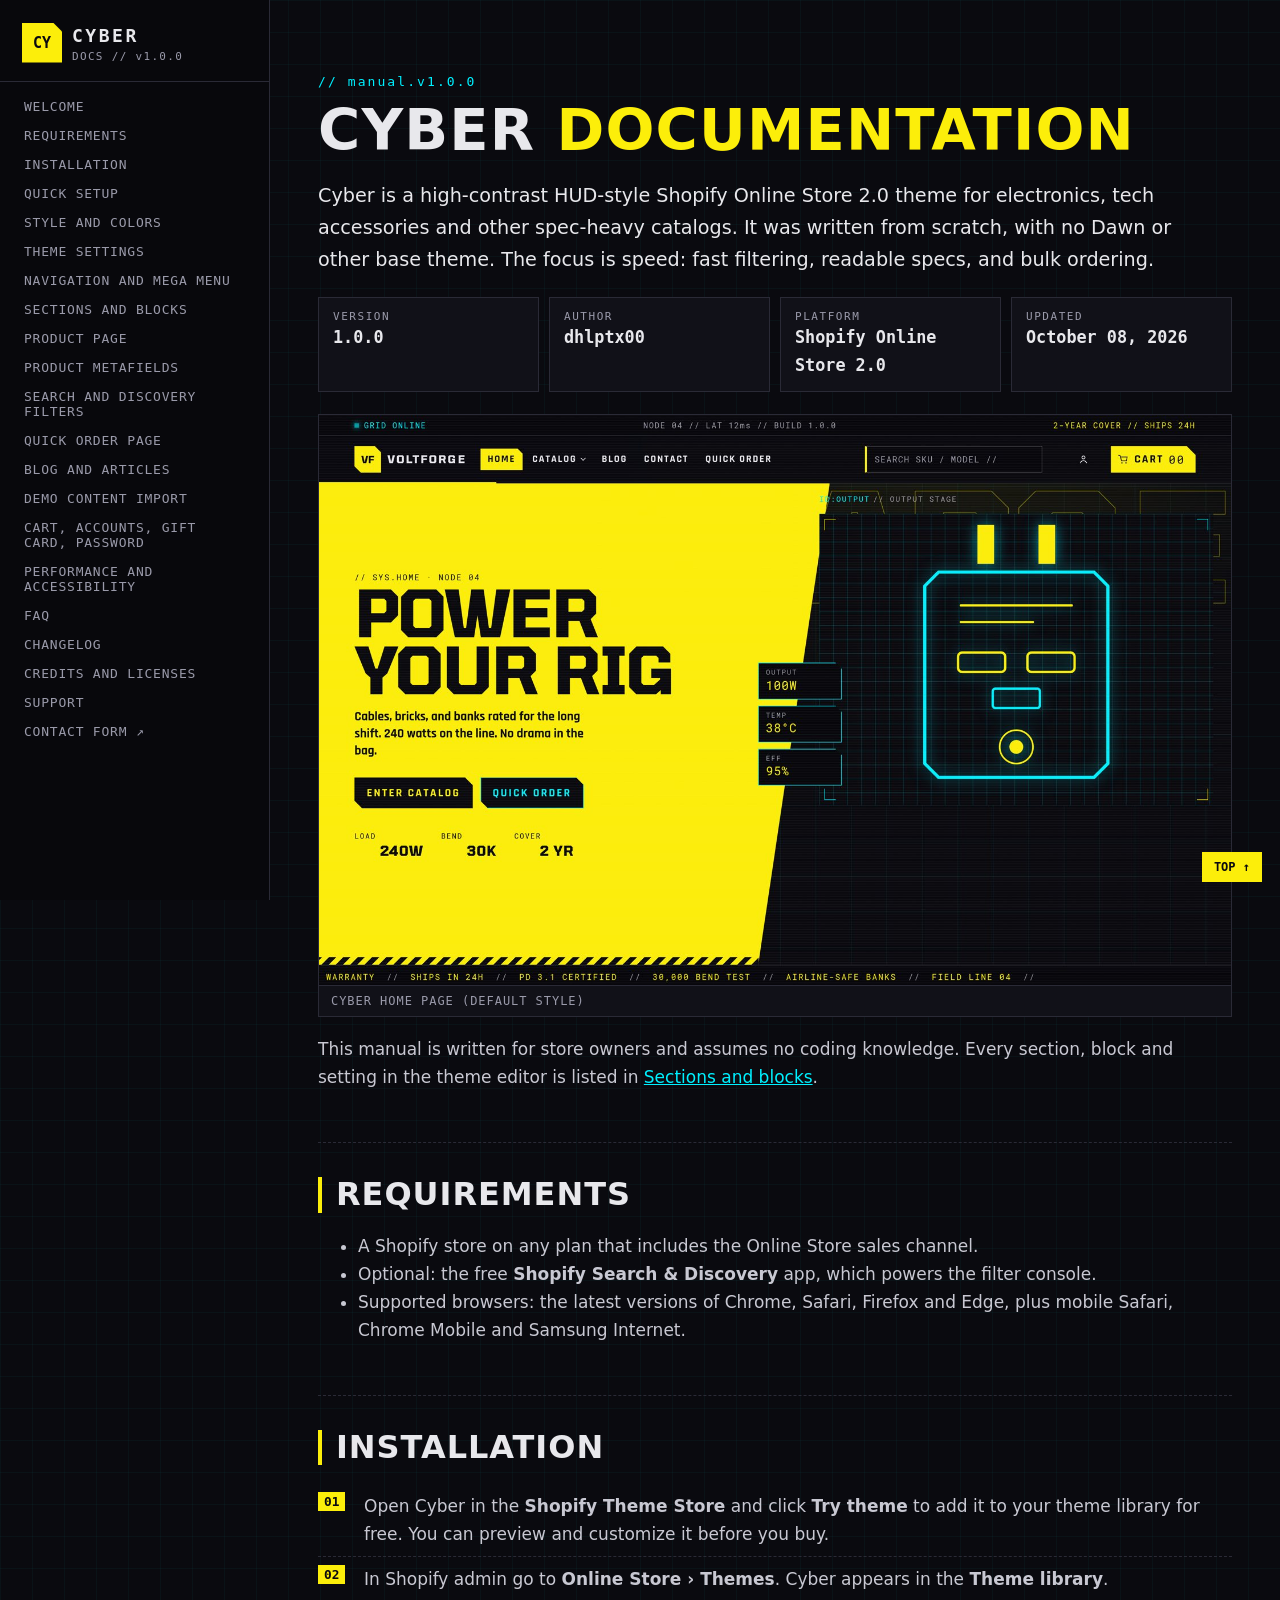
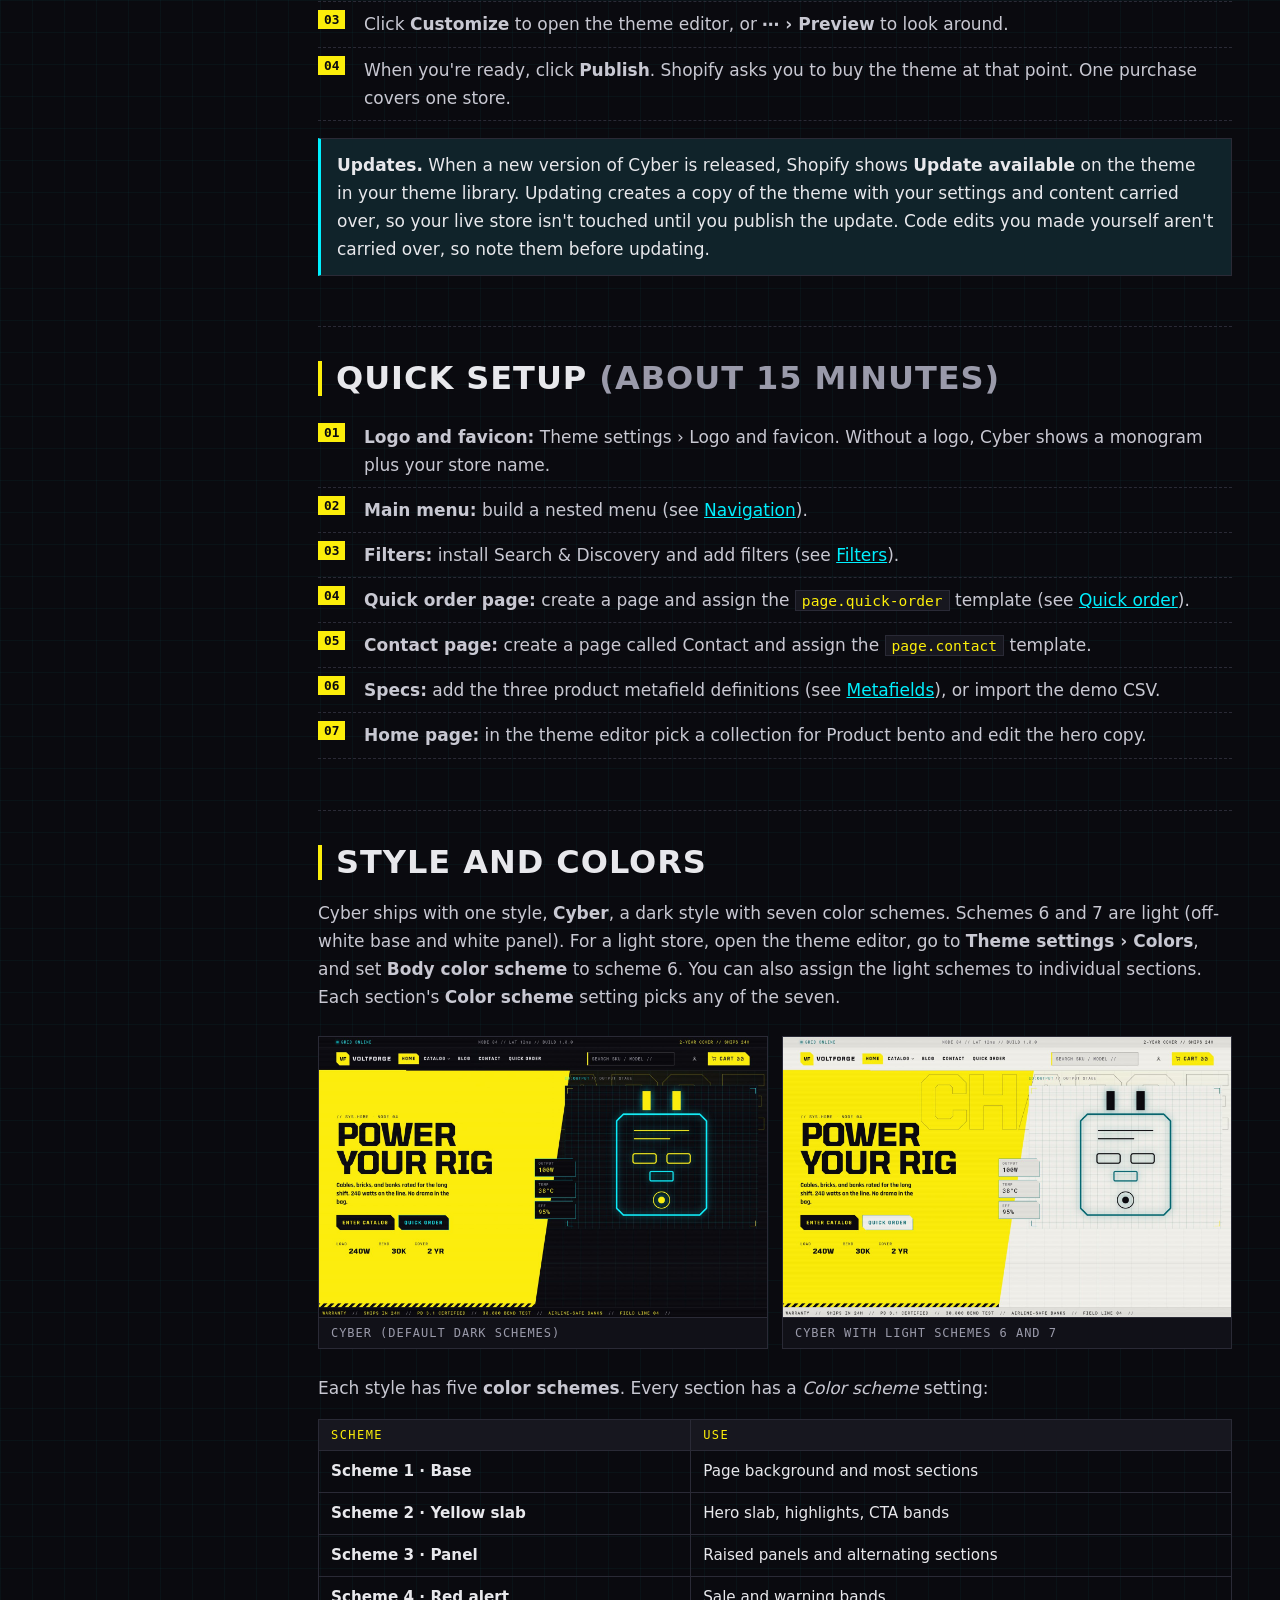
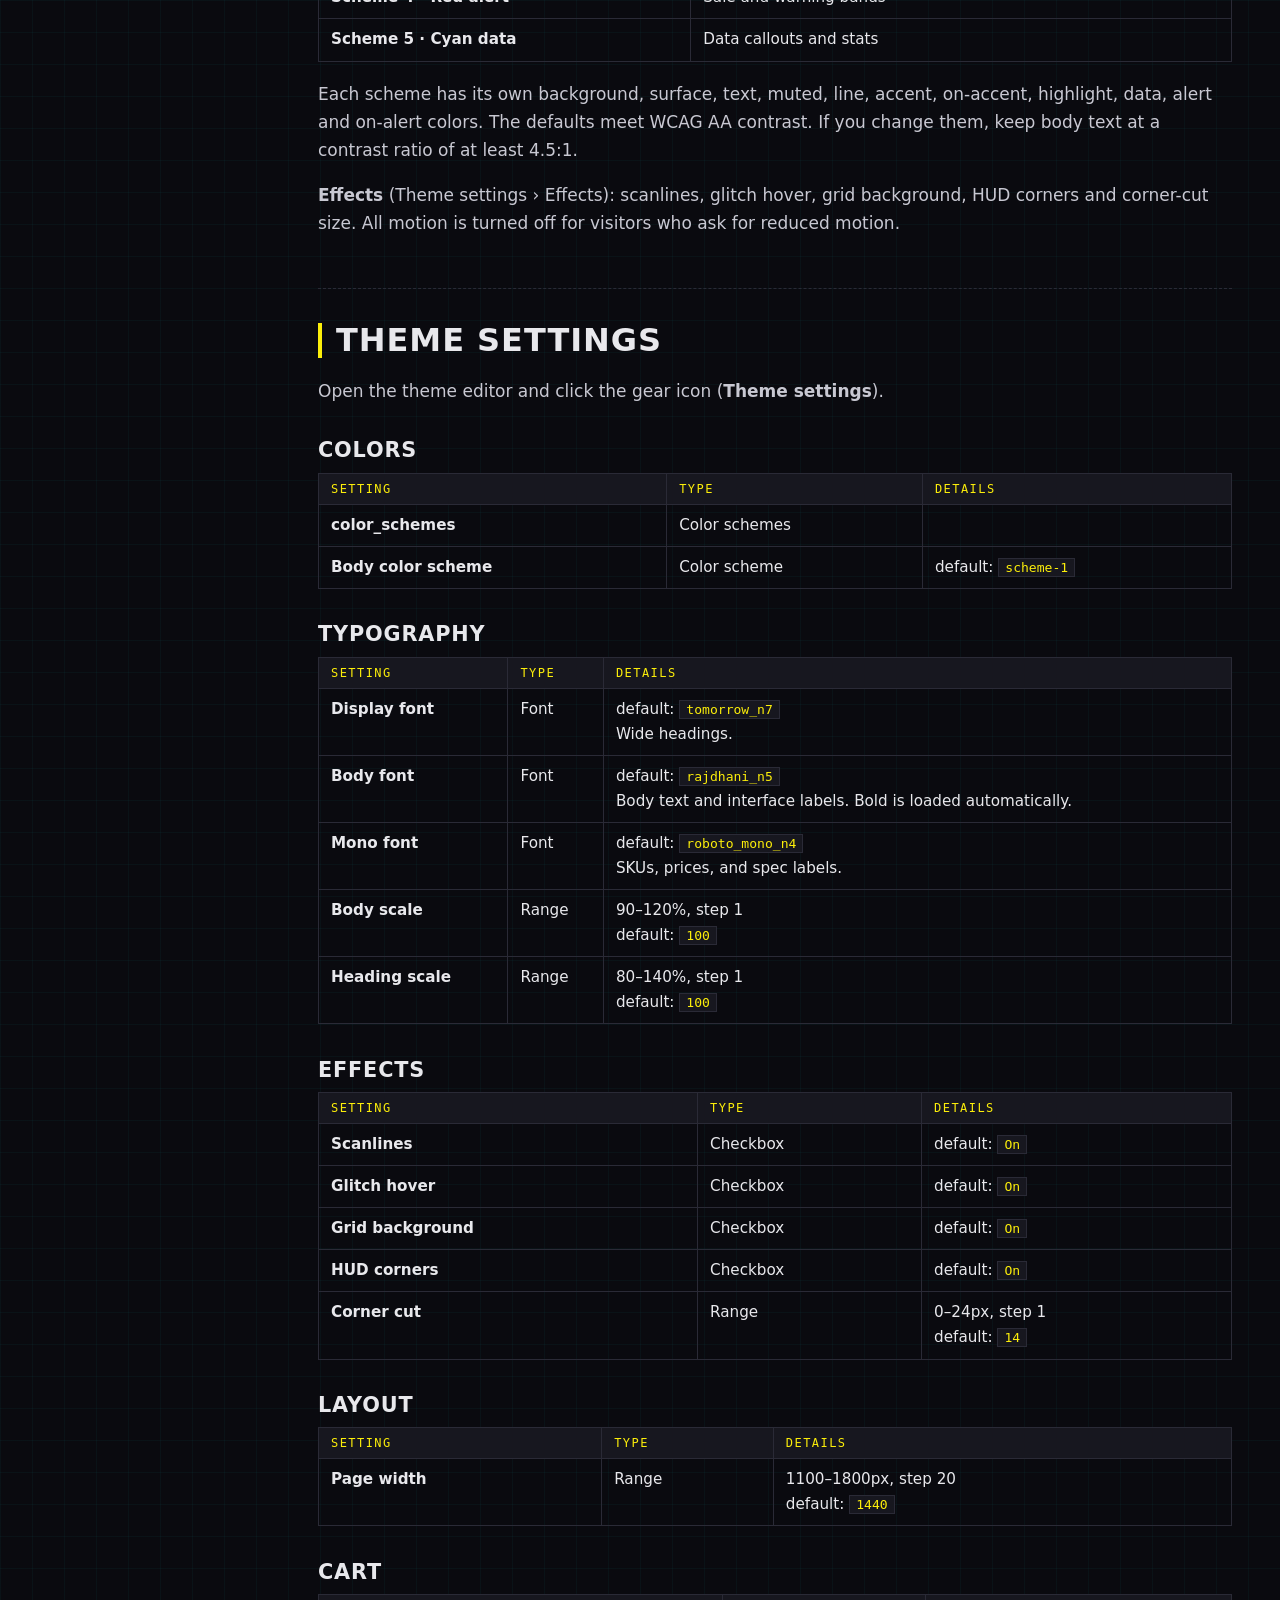
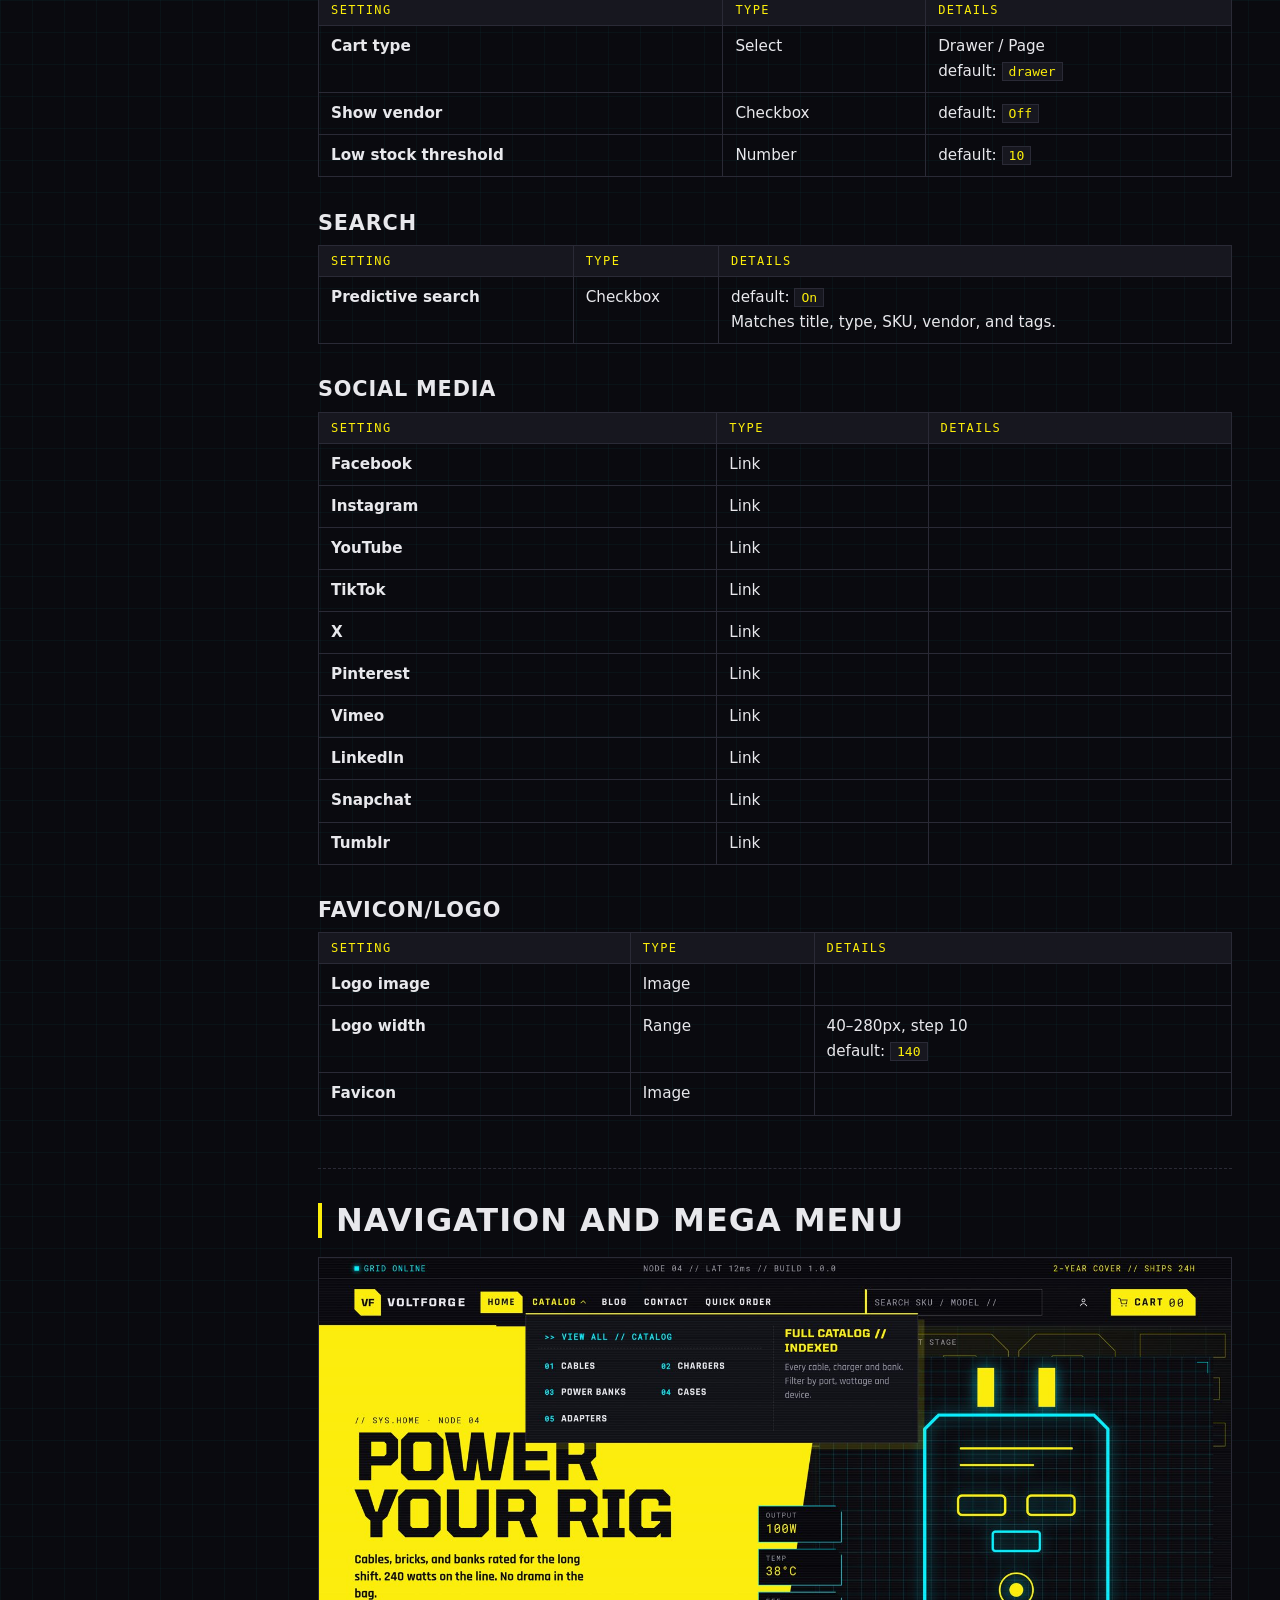
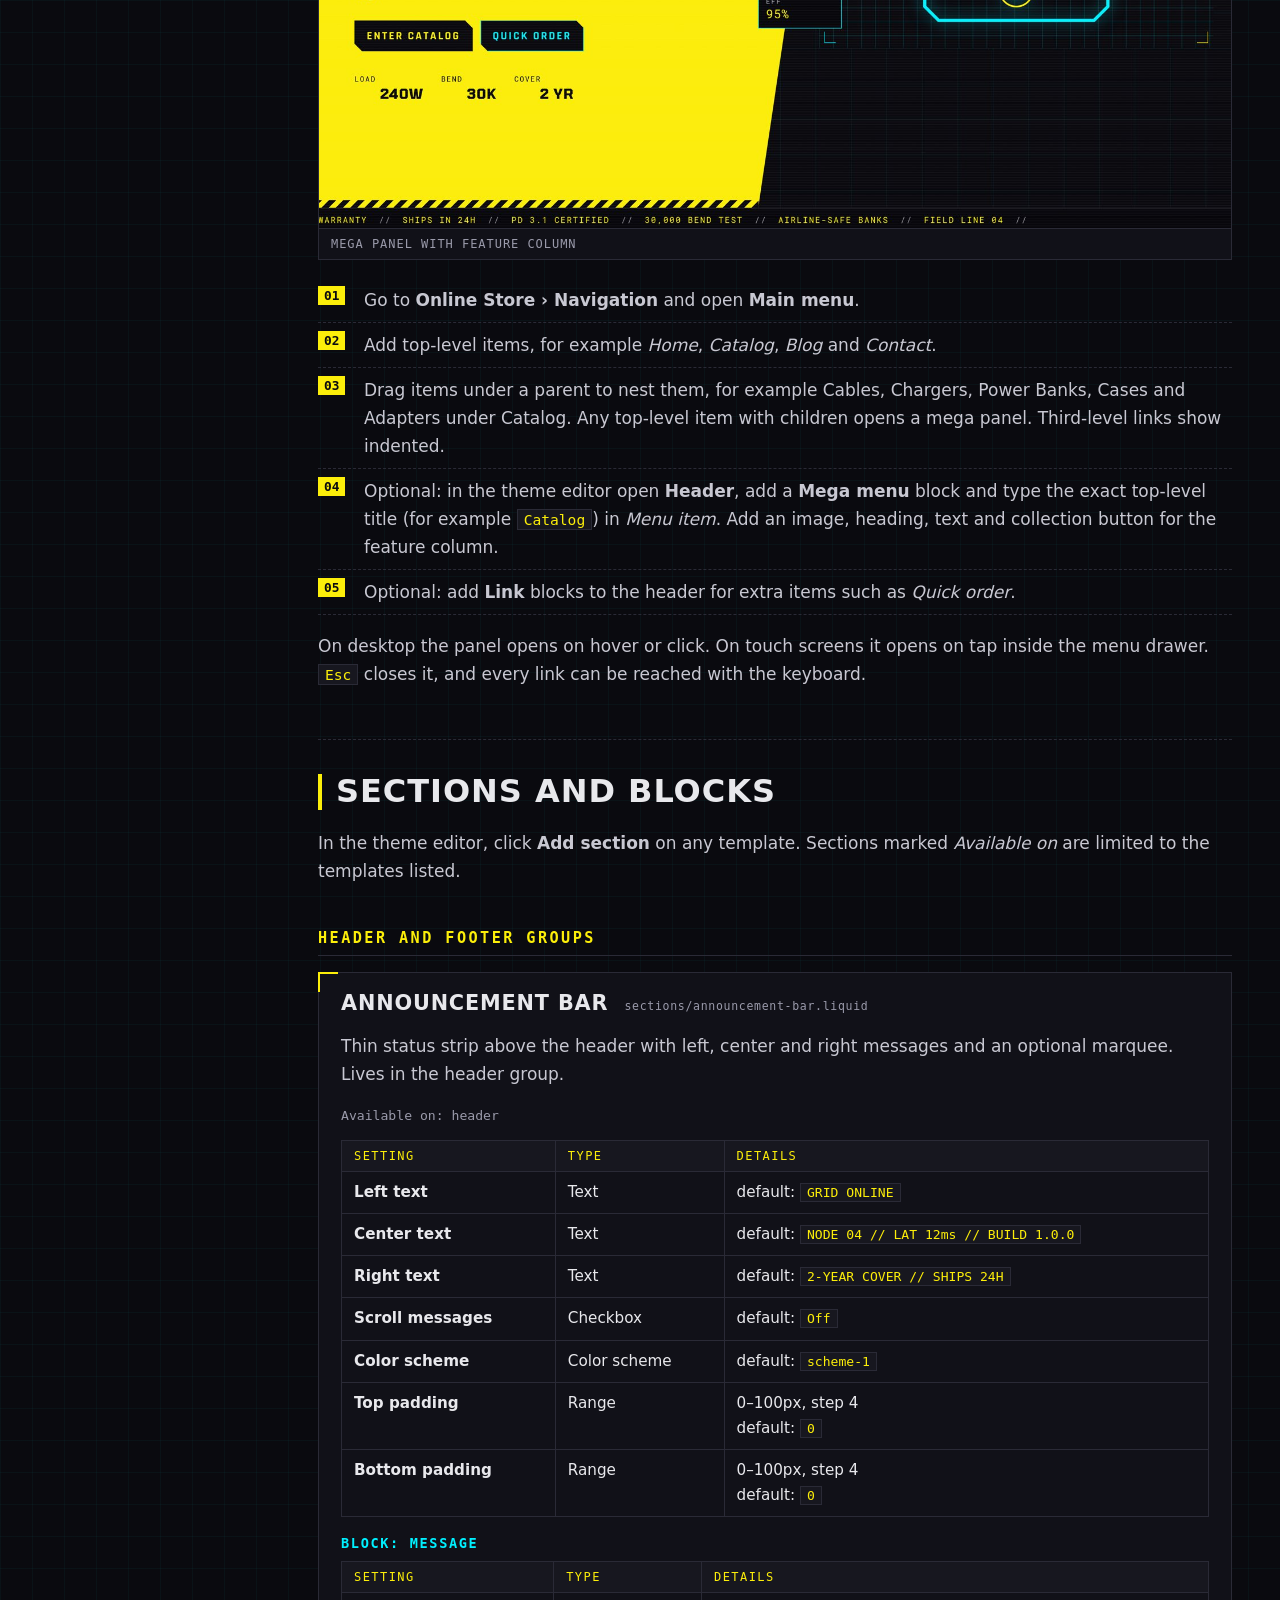
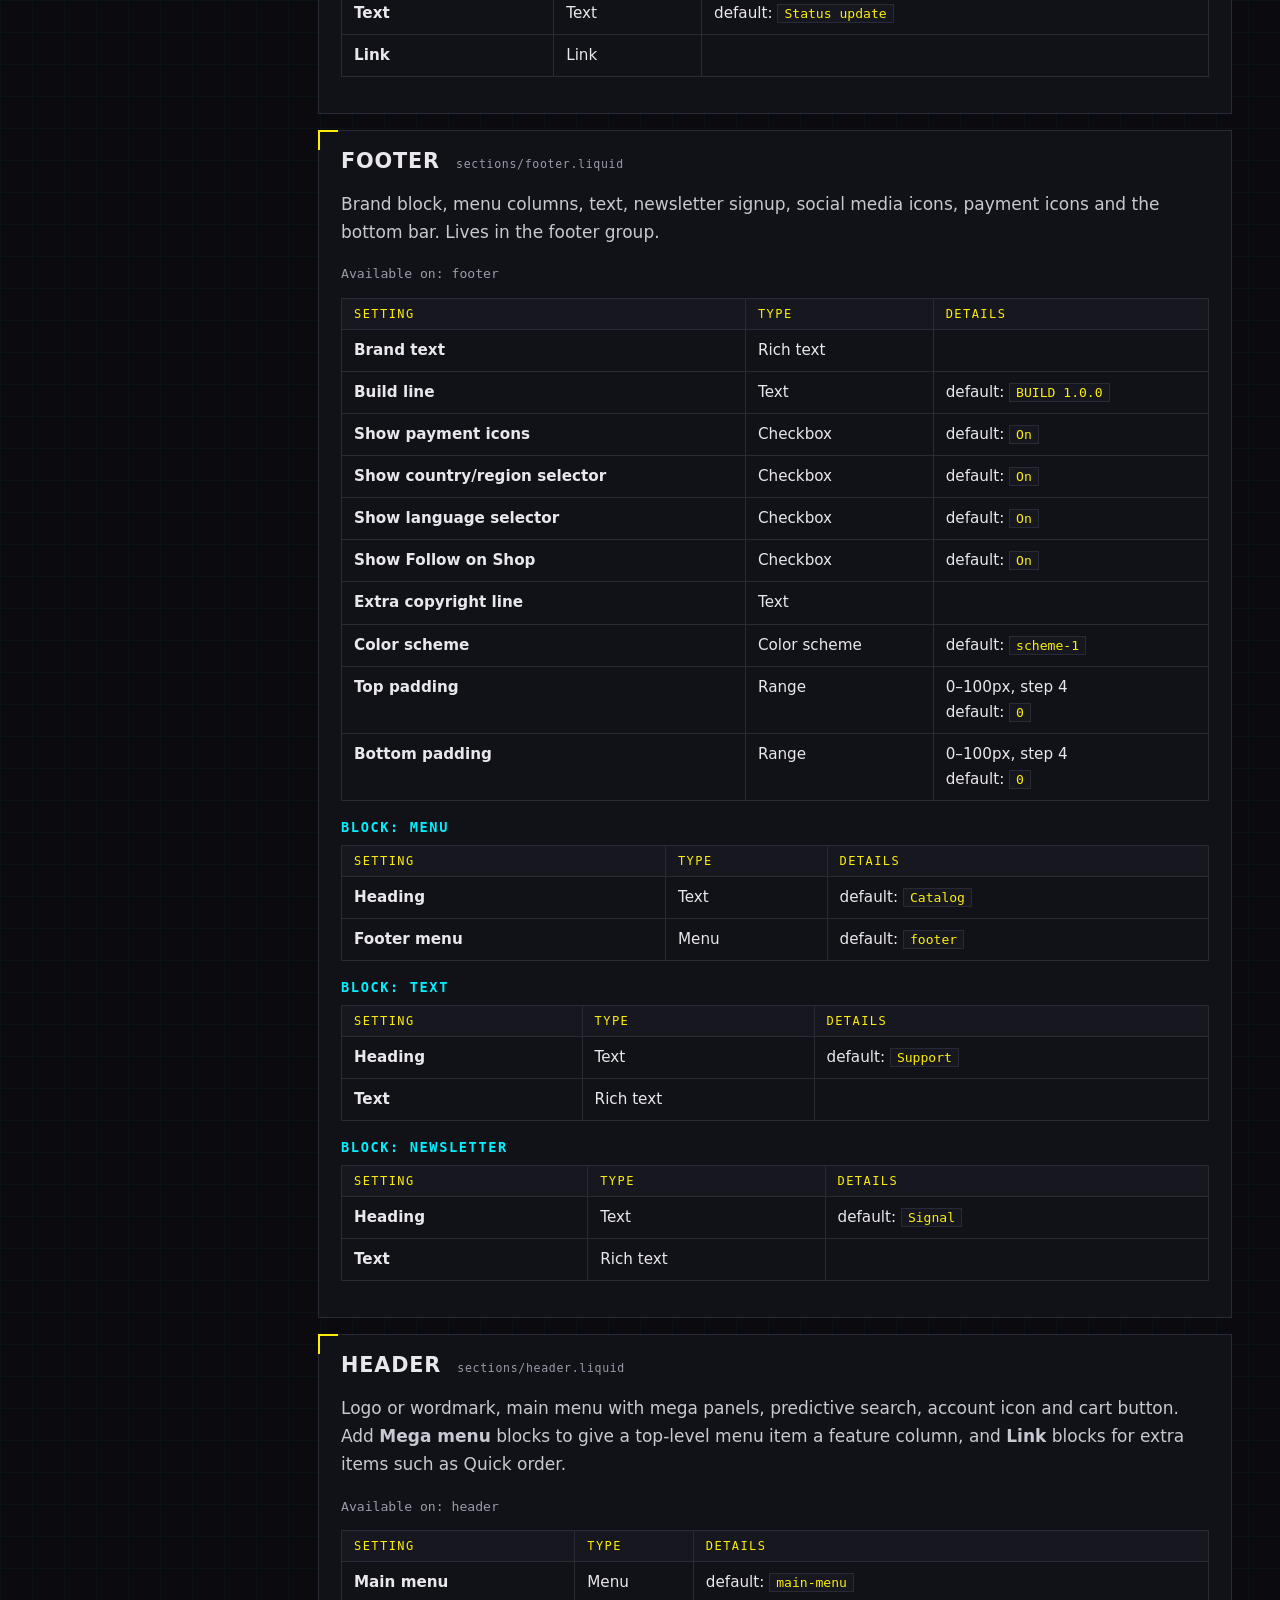
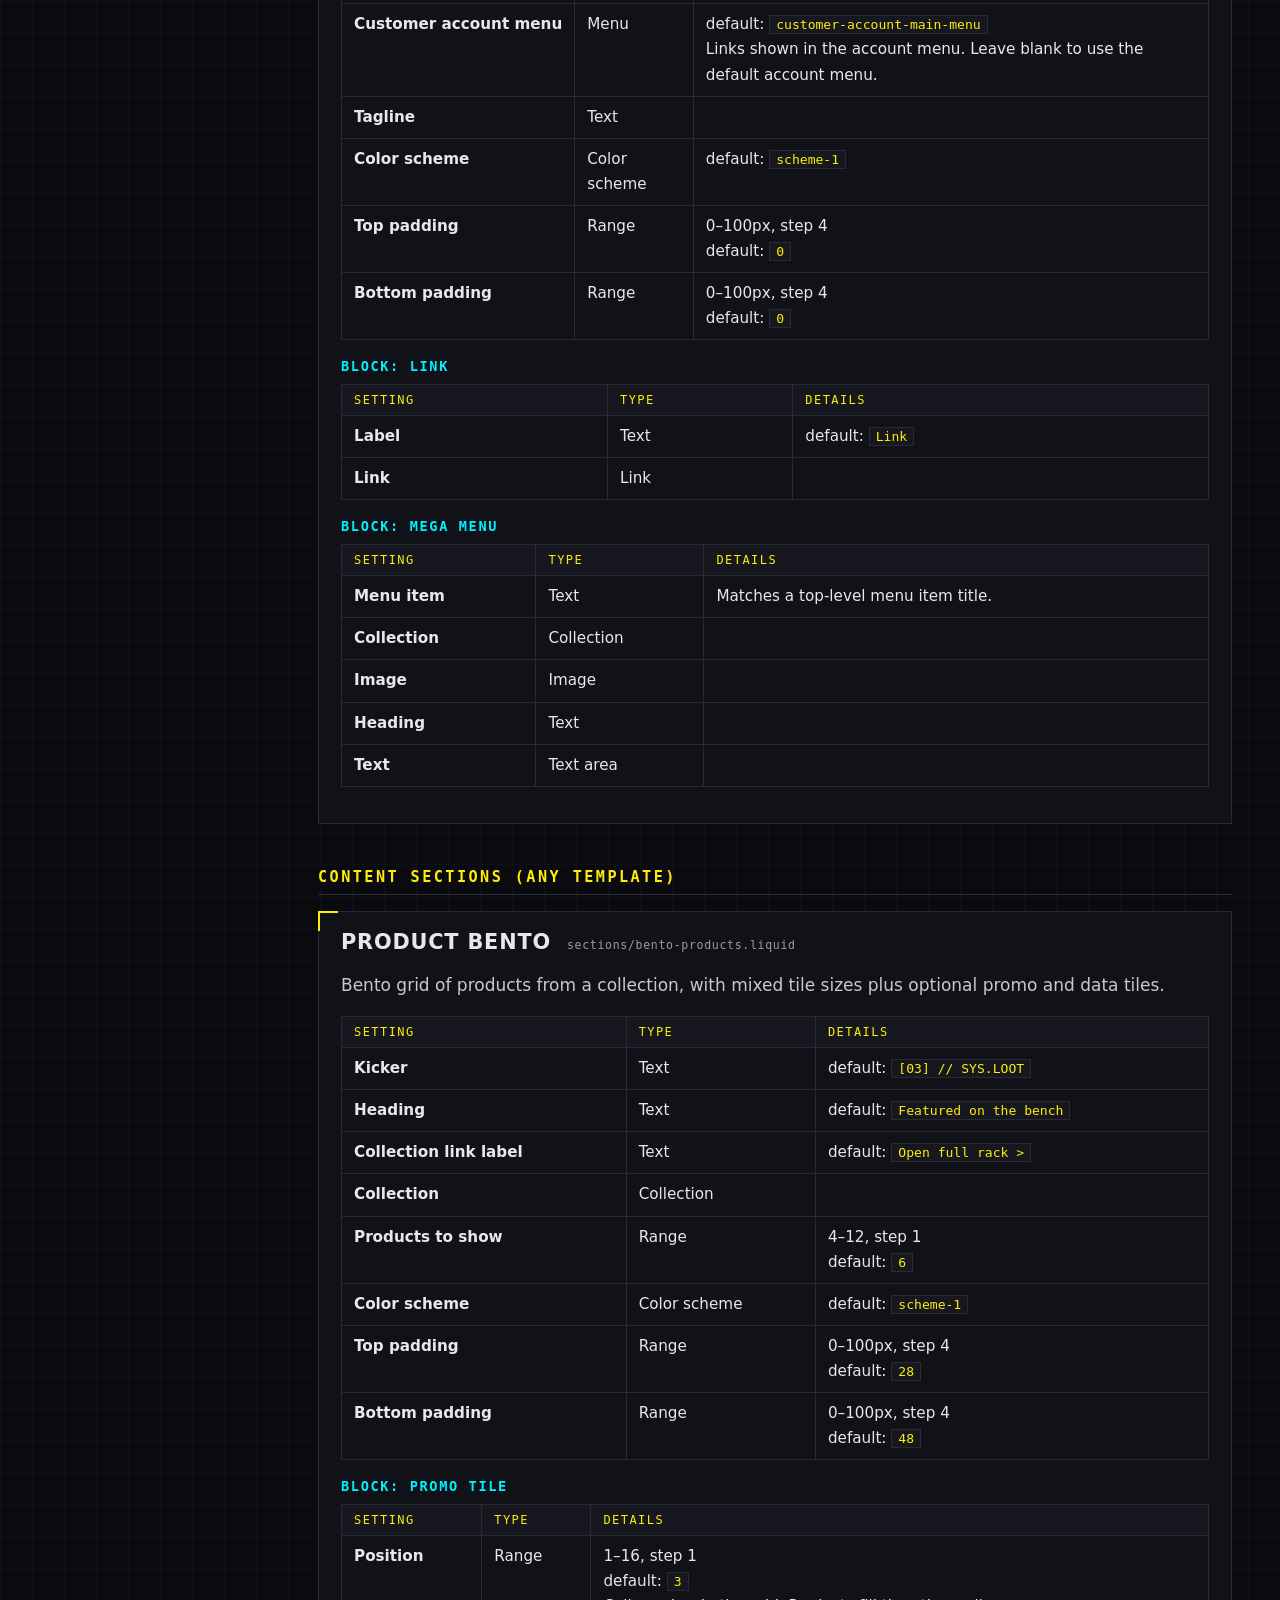
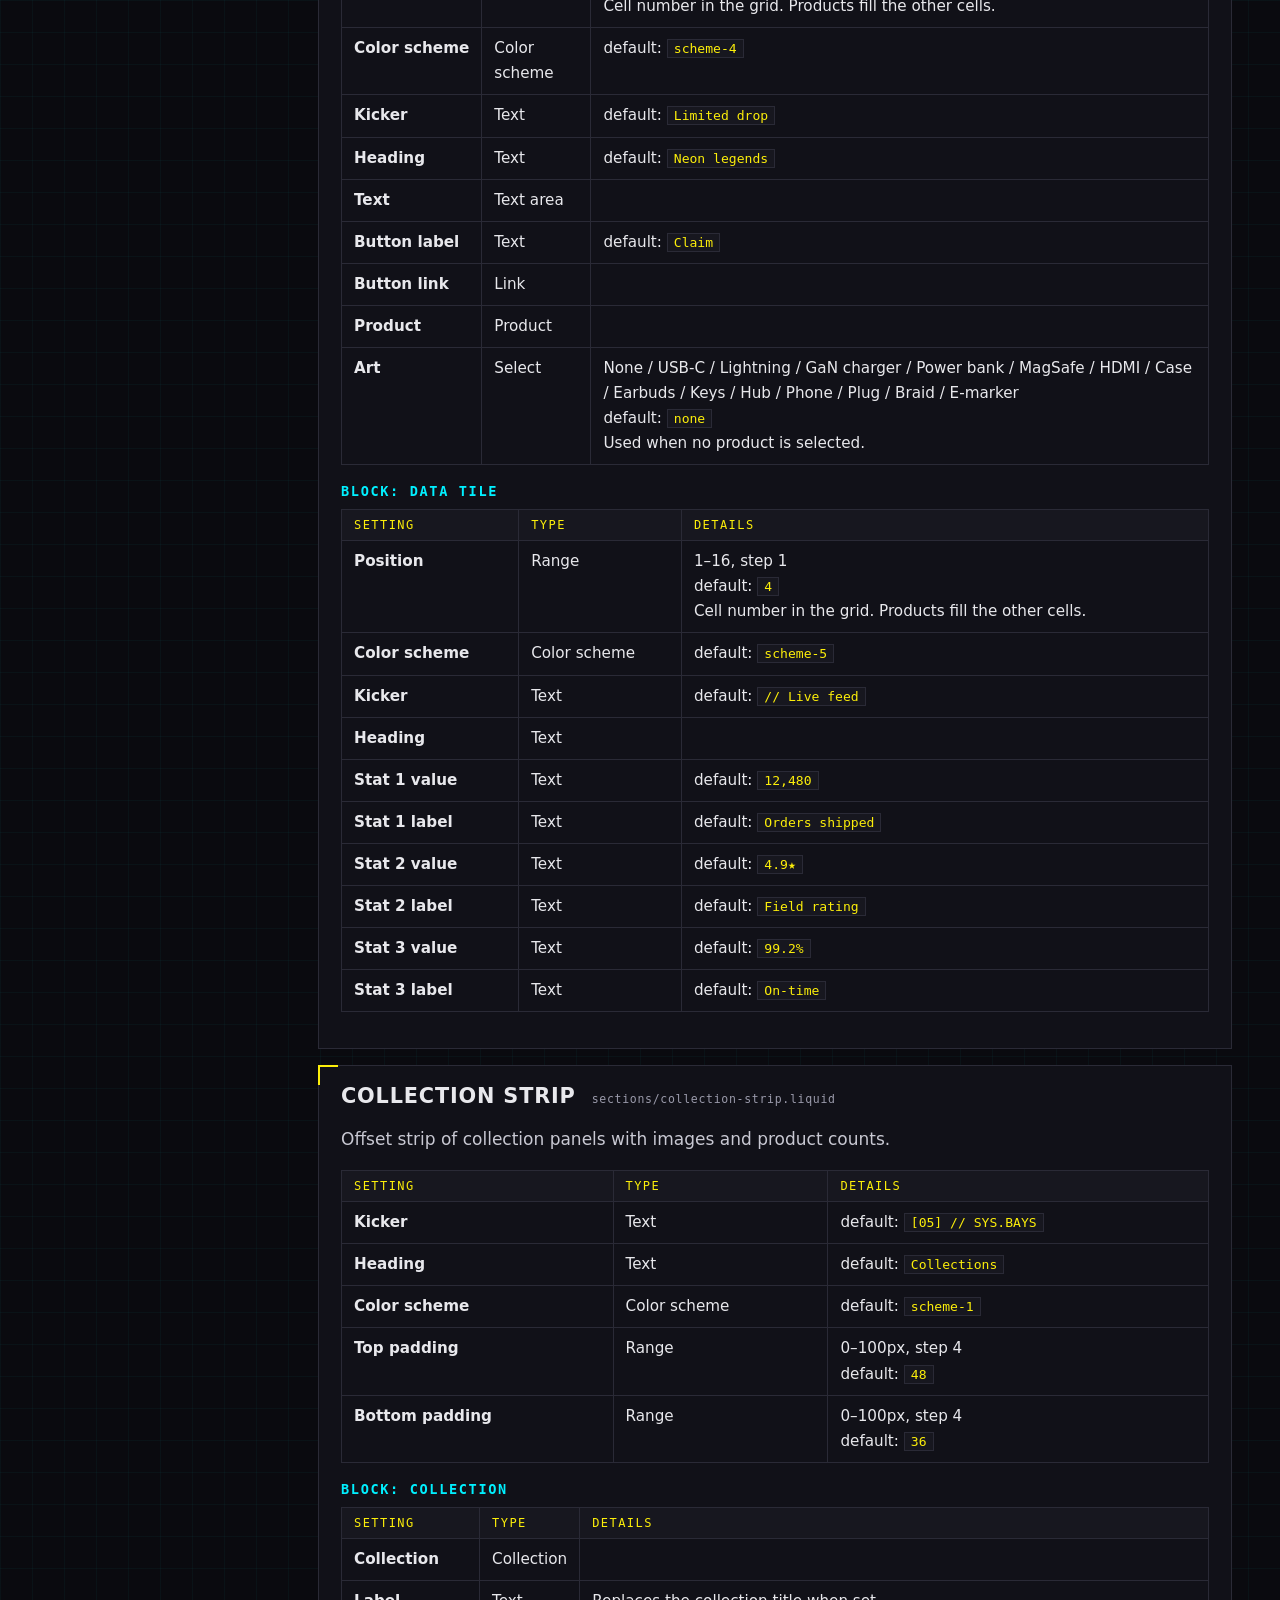
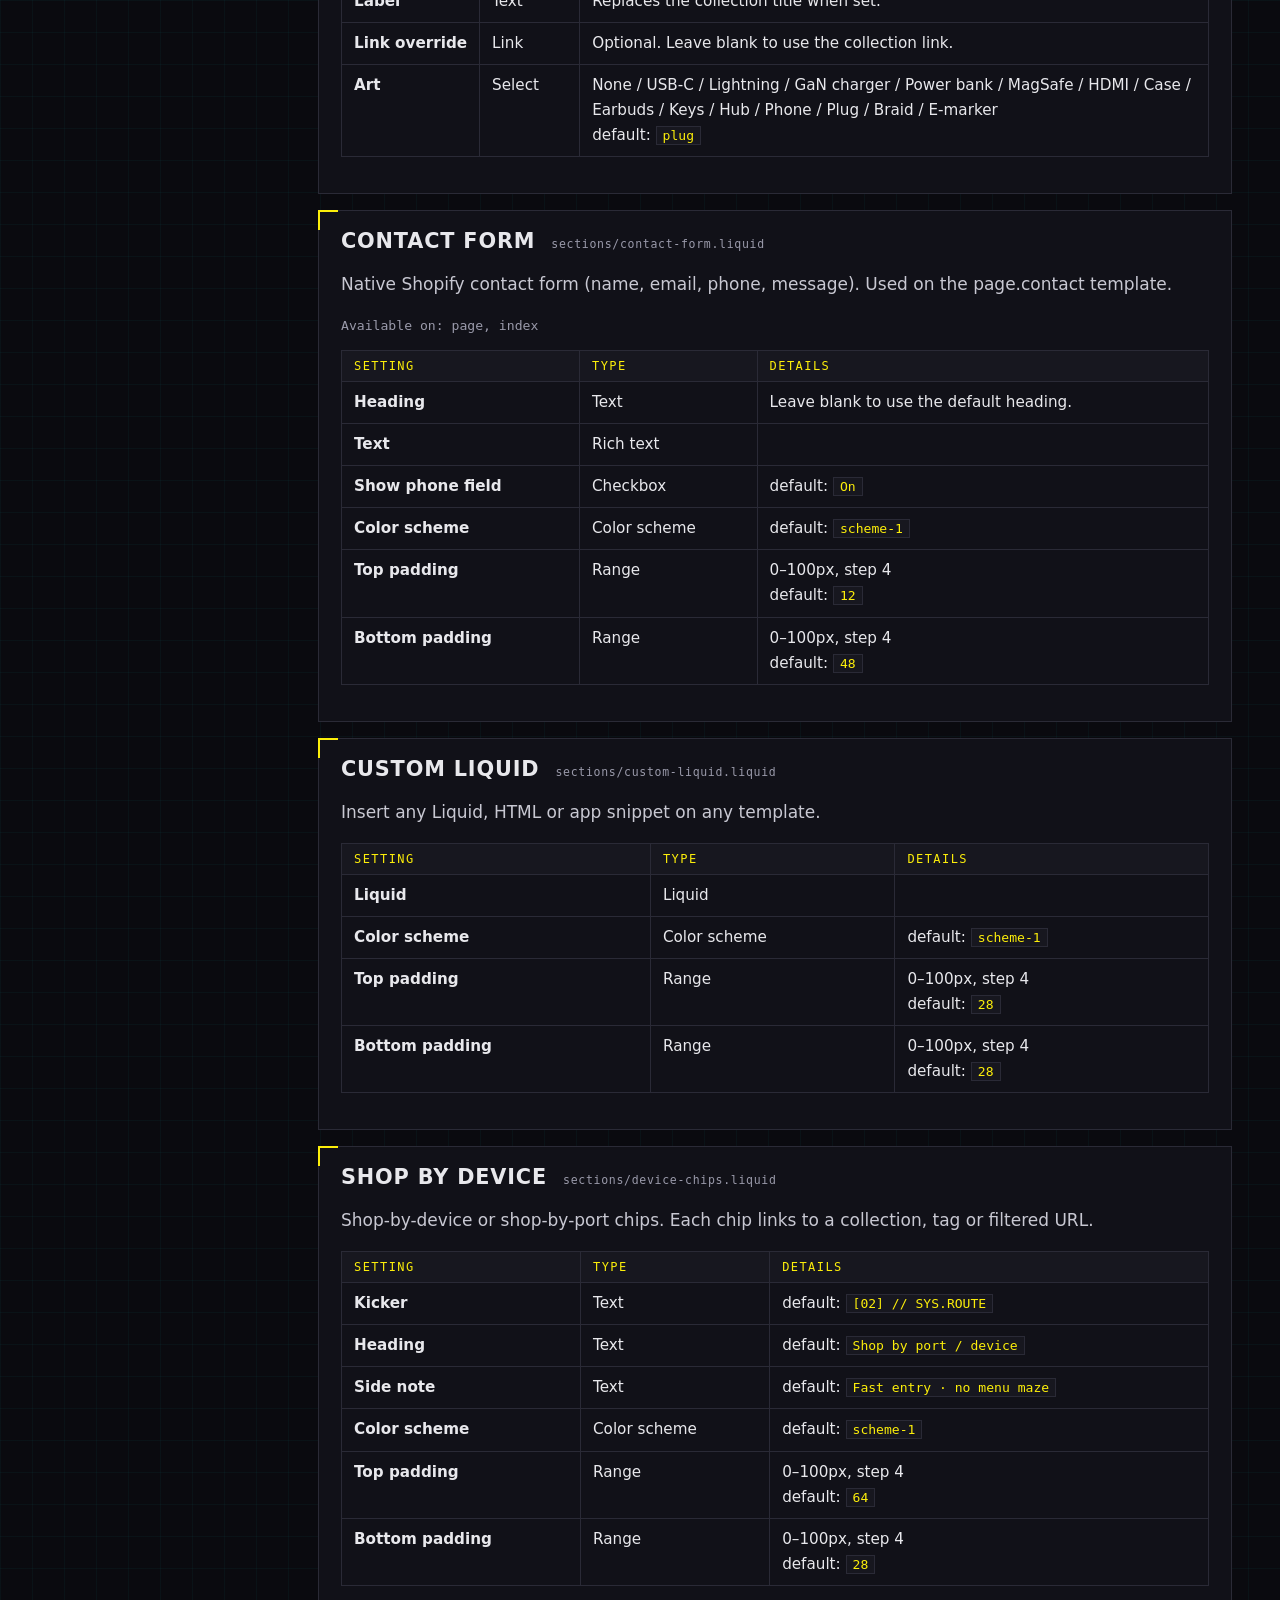
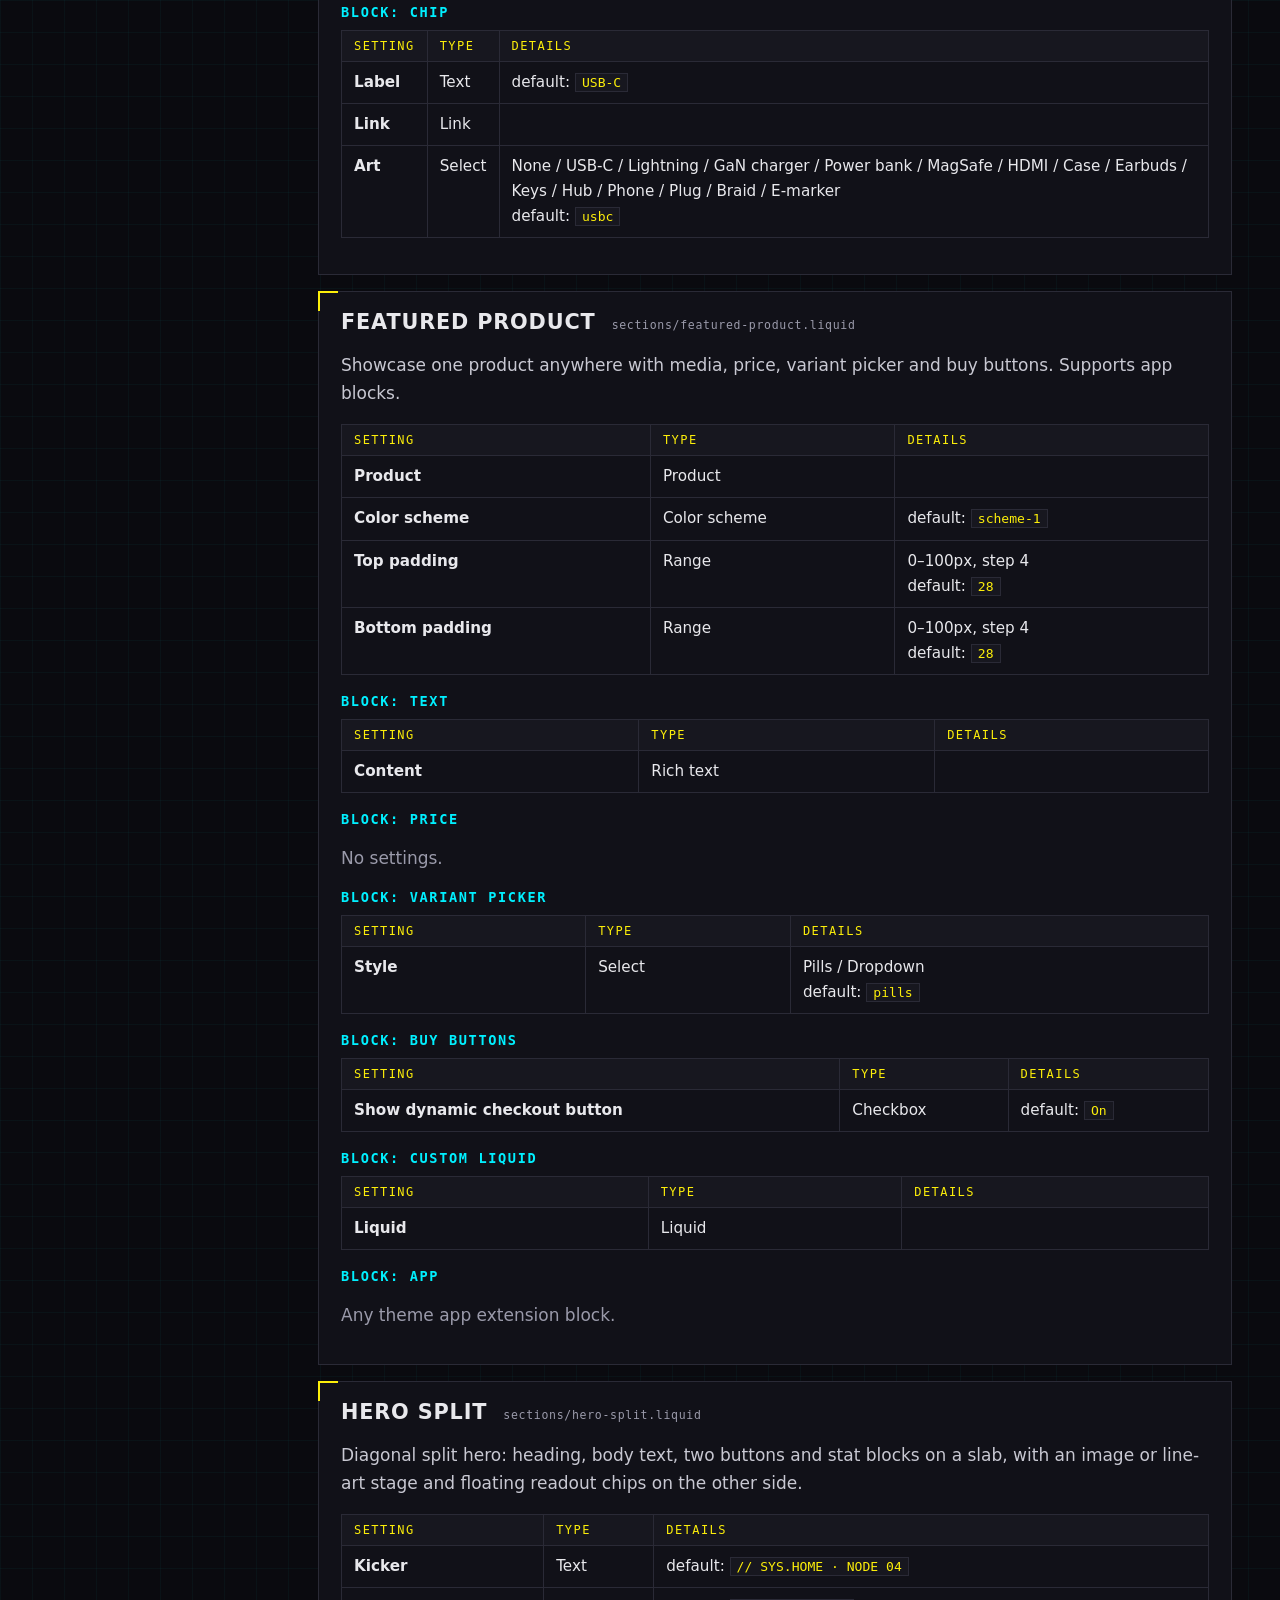
==== commit f408a893: "Support page: embed Jotform support form, nav links" ====
--- a/index.html
+++ b/index.html
@@ -1,6 +1,6 @@
 <!doctype html><html lang="en"><head><meta charset="utf-8"><meta name="viewport" content="width=device-width,initial-scale=1">
 <title>Cyber 1.0.0 — Shopify theme documentation</title><link rel="stylesheet" href="assets/docs.css"></head><body>
-<aside class="side"><div class="brand"><span class="mark">CY</span><div><b>CYBER</b><small>DOCS // v1.0.0</small></div></div><nav aria-label="Documentation"><a href="#intro">Welcome</a><a href="#requirements">Requirements</a><a href="#install">Installation</a><a href="#quick-setup">Quick setup</a><a href="#styles">Style and colors</a><a href="#settings">Theme settings</a><a href="#navigation">Navigation and mega menu</a><a href="#sections">Sections and blocks</a><a href="#product">Product page</a><a href="#metafields">Product metafields</a><a href="#filters">Search and Discovery filters</a><a href="#quick-order">Quick order page</a><a href="#blog">Blog and articles</a><a href="#demo">Demo content import</a><a href="#other">Cart, accounts, gift card, password</a><a href="#performance">Performance and accessibility</a><a href="#faq">FAQ</a><a href="#changelog">Changelog</a><a href="#credits">Credits and licenses</a><a href="#support">Support</a></nav></aside>
+<aside class="side"><div class="brand"><span class="mark">CY</span><div><b>CYBER</b><small>DOCS // v1.0.0</small></div></div><nav aria-label="Documentation"><a href="#intro">Welcome</a><a href="#requirements">Requirements</a><a href="#install">Installation</a><a href="#quick-setup">Quick setup</a><a href="#styles">Style and colors</a><a href="#settings">Theme settings</a><a href="#navigation">Navigation and mega menu</a><a href="#sections">Sections and blocks</a><a href="#product">Product page</a><a href="#metafields">Product metafields</a><a href="#filters">Search and Discovery filters</a><a href="#quick-order">Quick order page</a><a href="#blog">Blog and articles</a><a href="#demo">Demo content import</a><a href="#other">Cart, accounts, gift card, password</a><a href="#performance">Performance and accessibility</a><a href="#faq">FAQ</a><a href="#changelog">Changelog</a><a href="#credits">Credits and licenses</a><a href="#support">Support</a><a href="support.html#contact-form">Contact form ↗</a></nav></aside>
 <main>
 <section id="intro"><p class="kicker">// manual.v1.0.0</p><h1>Cyber <span class="hl">documentation</span></h1>
 <p class="lead">Cyber is a high-contrast HUD-style Shopify Online Store 2.0 theme for electronics, tech accessories and other spec-heavy catalogs. It was written from scratch, with no Dawn or other base theme. The focus is speed: fast filtering, readable specs, and bulk ordering.</p>
@@ -155,7 +155,8 @@
 
 <section id="support"><h2>Support</h2>
 <p>Support covers help with theme features and fixes for bugs in the theme. Customizations, third-party apps and custom code aren't included.</p>
-<ul><li>Email: <a href="mailto:dhlptx00@gmail.com">dhlptx00@gmail.com</a>. Please include your store URL, theme version and screenshots.</li>
+<ul><li>Contact form: <a href="support.html#contact-form">open a support request</a>. Please include your store URL, theme version and screenshots.</li>
+<li>Email: <a href="mailto:dhlptx00@gmail.com">dhlptx00@gmail.com</a>.</li>
 <li>Response time: within two business days.</li></ul>
 <p>Full support policy and the checklist of what to send: <a href="support.html">support page</a>.</p>
 <p class="muted mono">Cyber v1.0.0 · © 2026 dhlptx00</p></section>
--- a/assets/docs.css
+++ b/assets/docs.css
@@ -42,6 +42,7 @@
 .top{position:fixed;right:18px;bottom:18px;background:var(--y);color:#0a0a0f;font:600 12px var(--mono);padding:8px 12px;text-decoration:none}
 @media (max-width:900px){.side{position:static;width:auto;border-right:0;border-bottom:1px solid var(--l)}.side nav{display:flex;flex-wrap:wrap}.side a{padding:6px 12px}main{margin:0;padding:24px 18px 80px}.cards,.two{grid-template-columns:1fr 1fr}}
 
+.form-frame{background:var(--s);border:1px solid var(--l);border-left:3px solid var(--y);padding:12px;margin:16px 0;max-width:760px}
 .support-form{display:grid;gap:8px;max-width:640px}.support-form label{font:600 12px var(--mono);letter-spacing:.08em;text-transform:uppercase;color:var(--m);margin-top:8px}
 .support-form input,.support-form textarea{background:var(--s);border:1px solid var(--l);color:var(--t);padding:10px 12px;font:inherit}
 .support-form .btn{justify-self:start;margin-top:12px;background:var(--y);color:#0a0a0f;border:0;padding:12px 20px;font:700 13px var(--mono);letter-spacing:.1em;text-transform:uppercase;cursor:pointer}
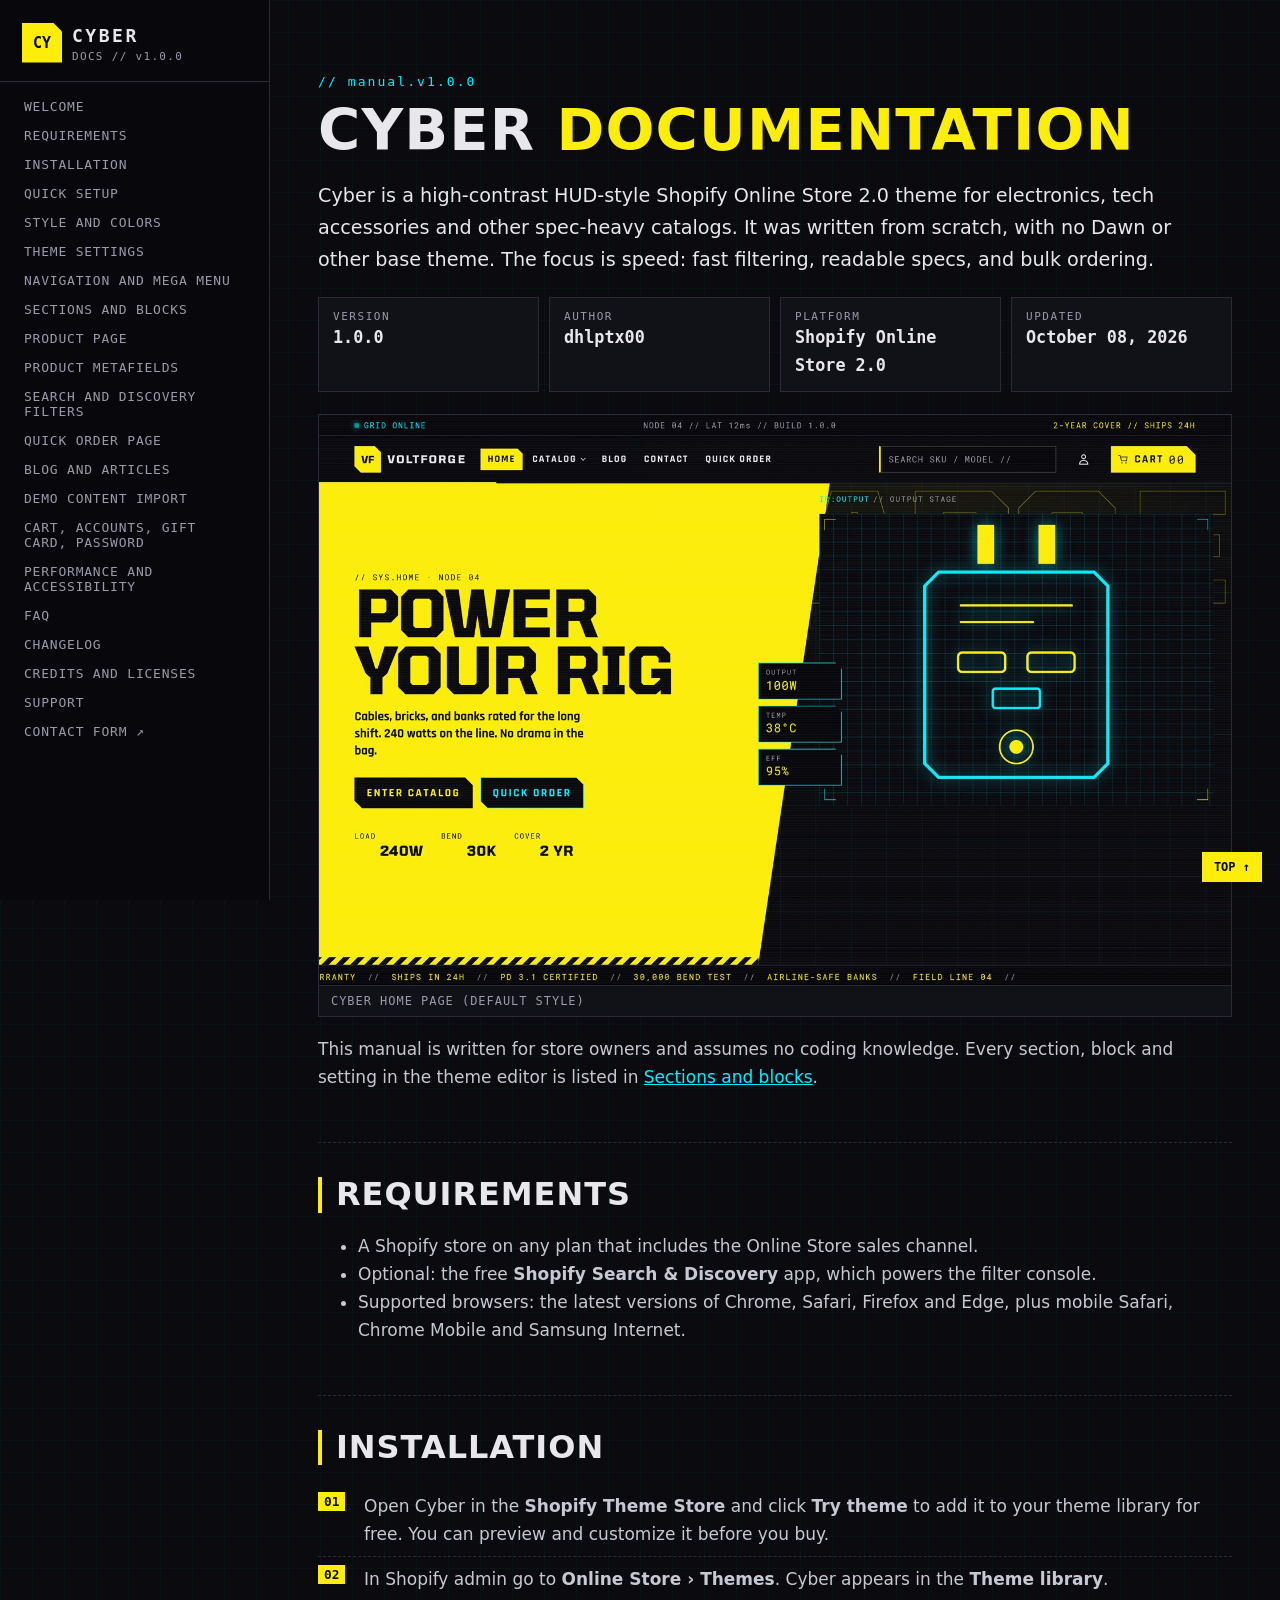
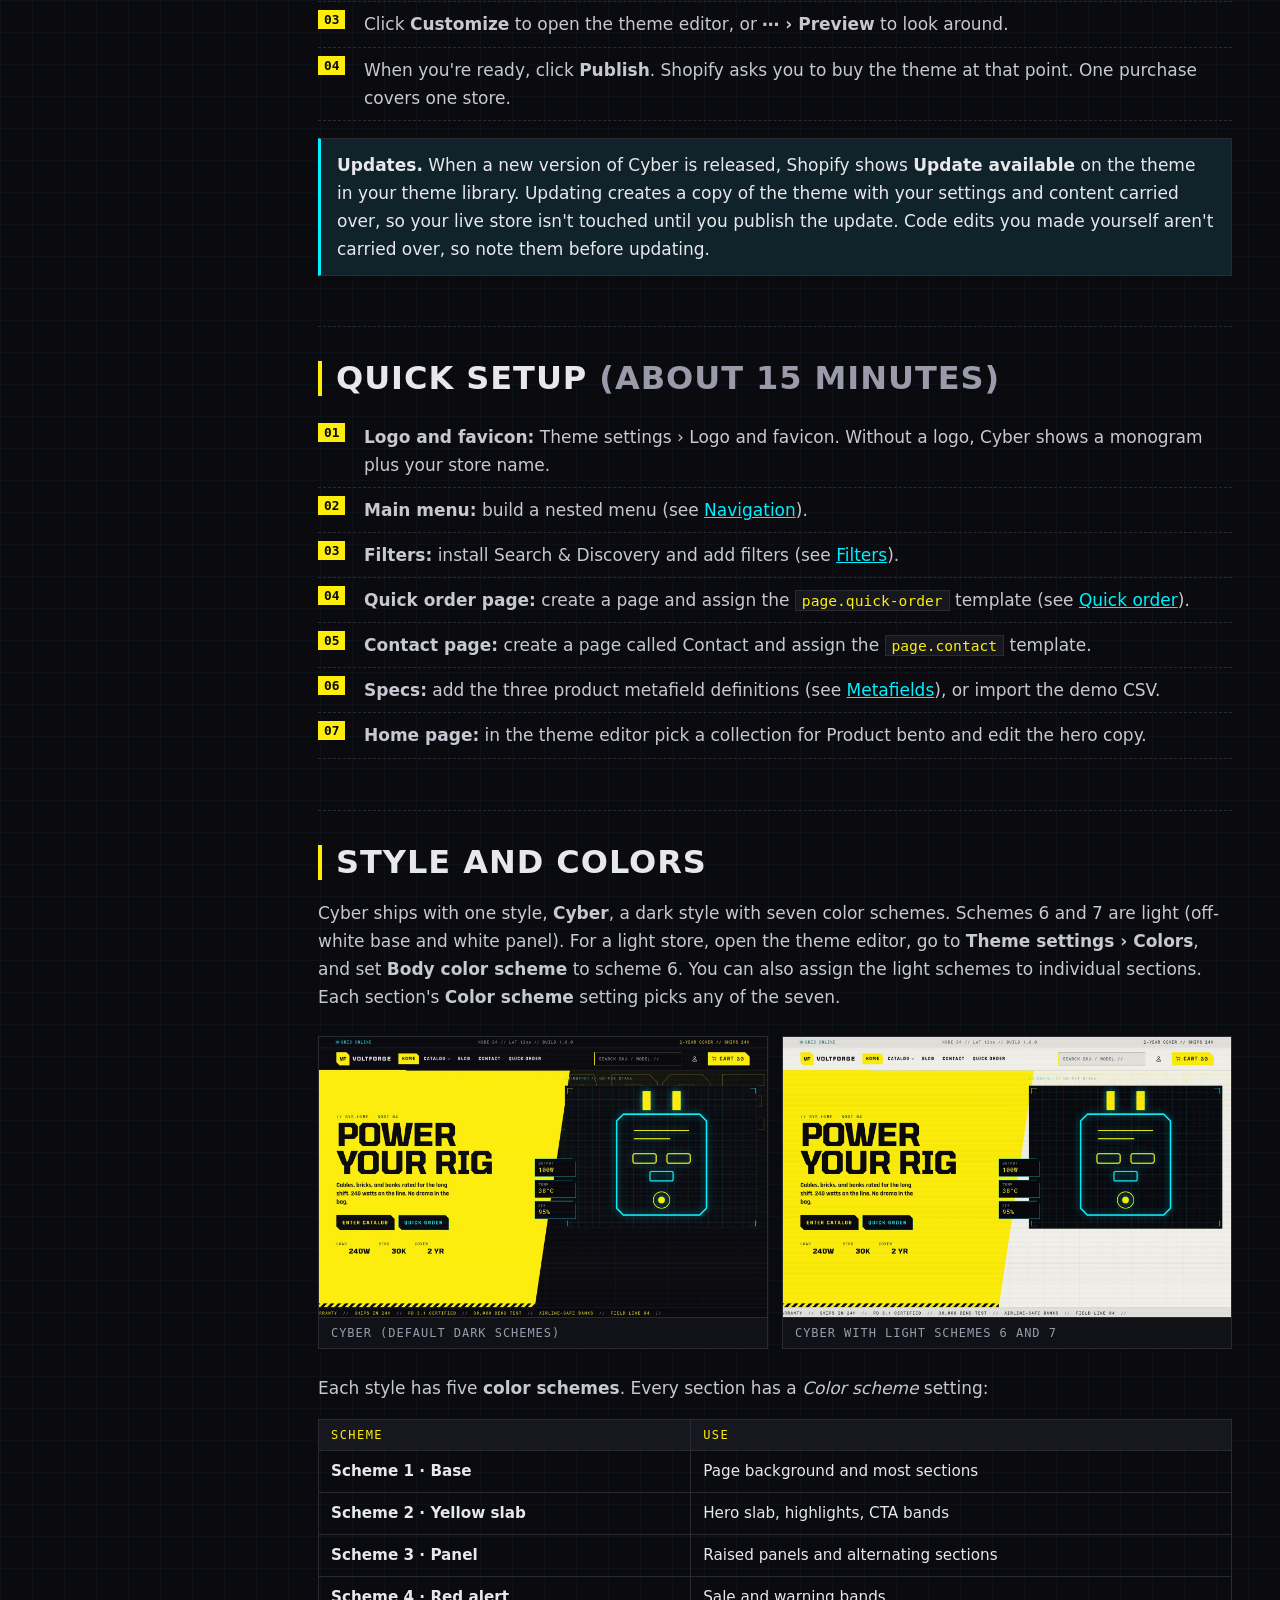
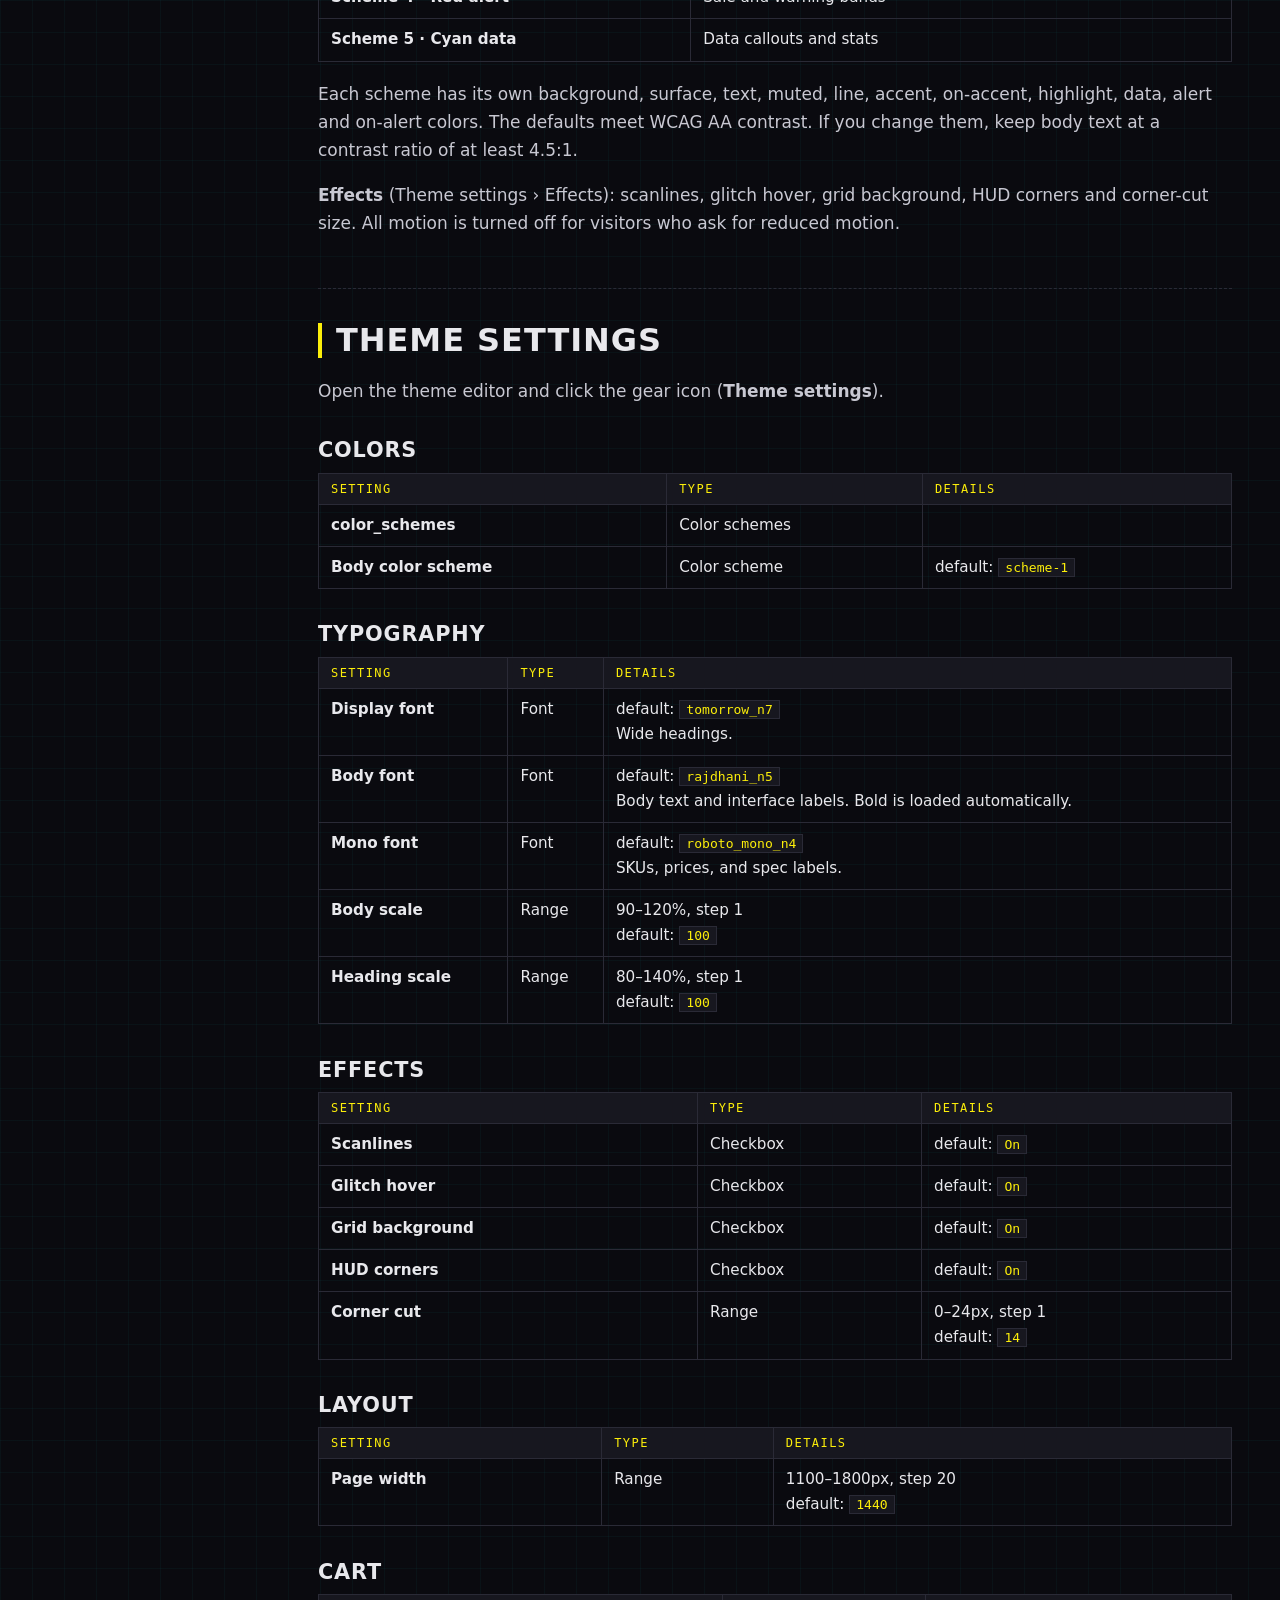
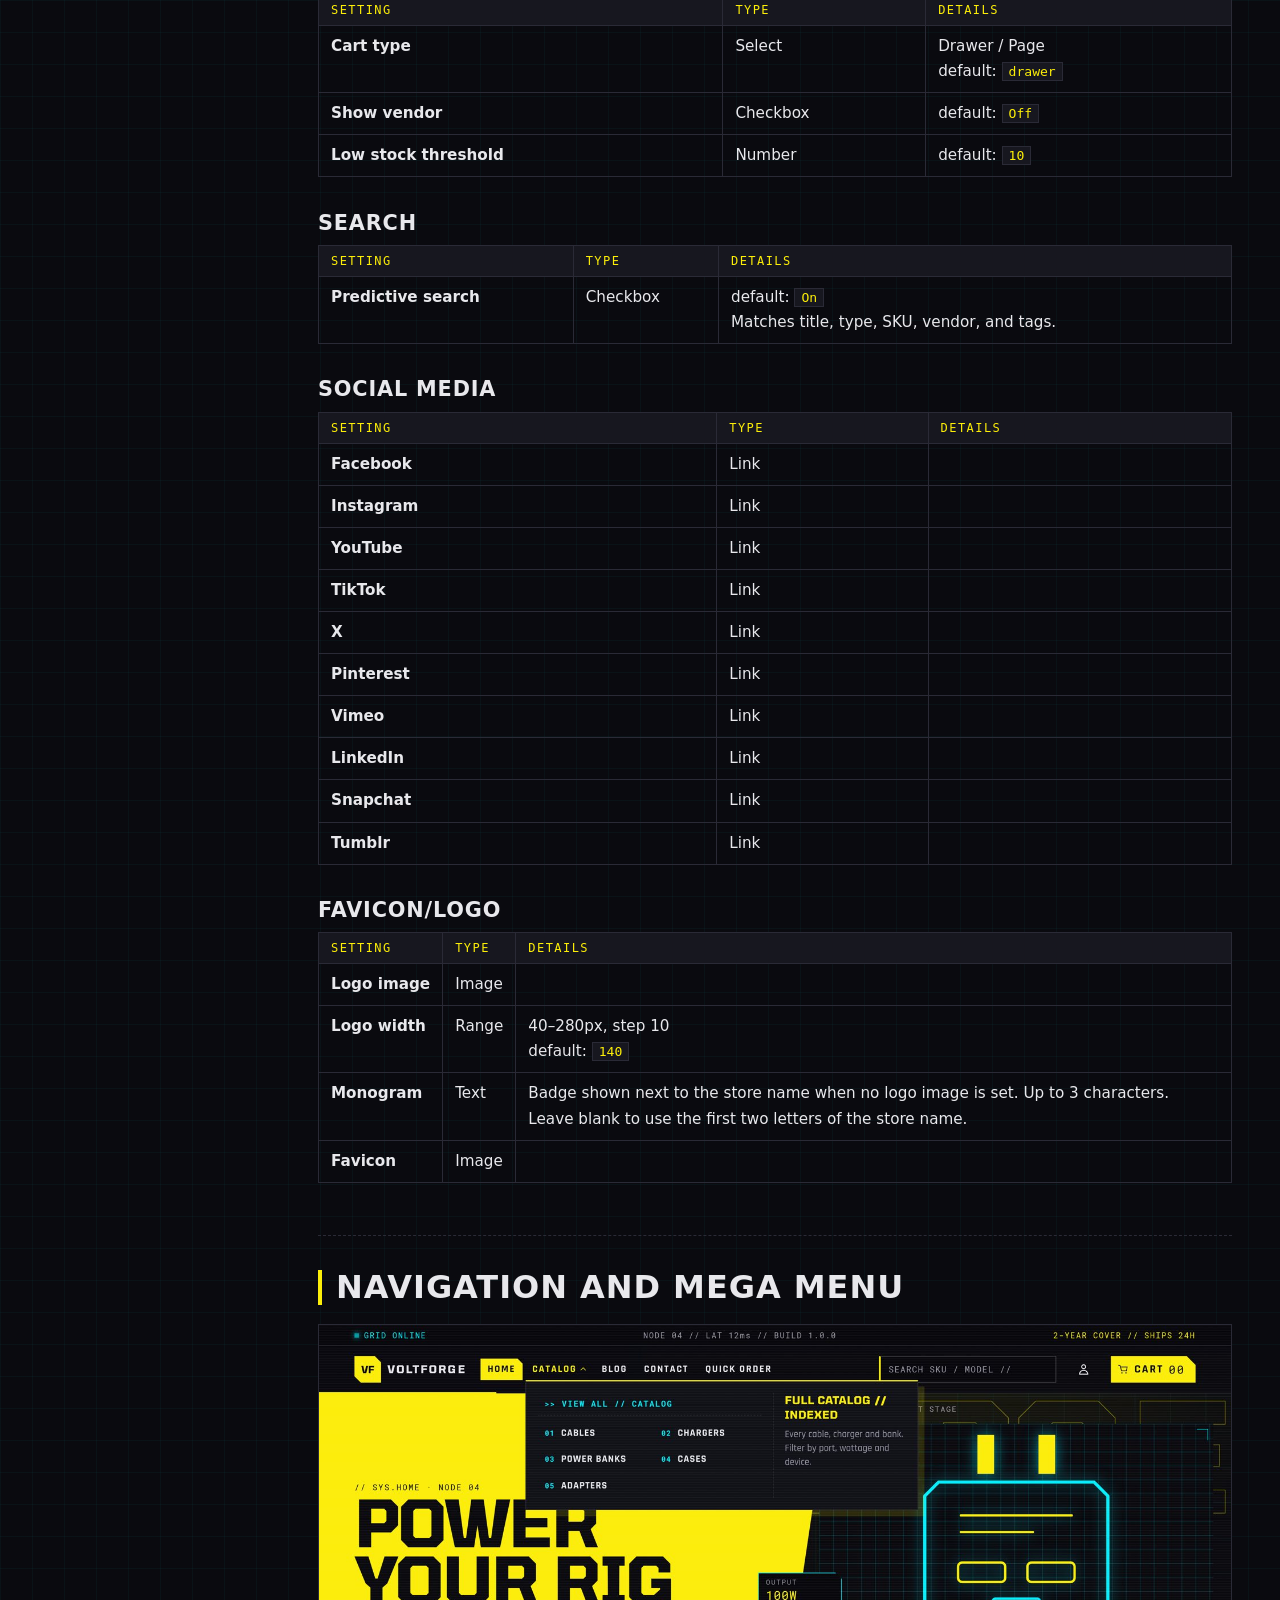
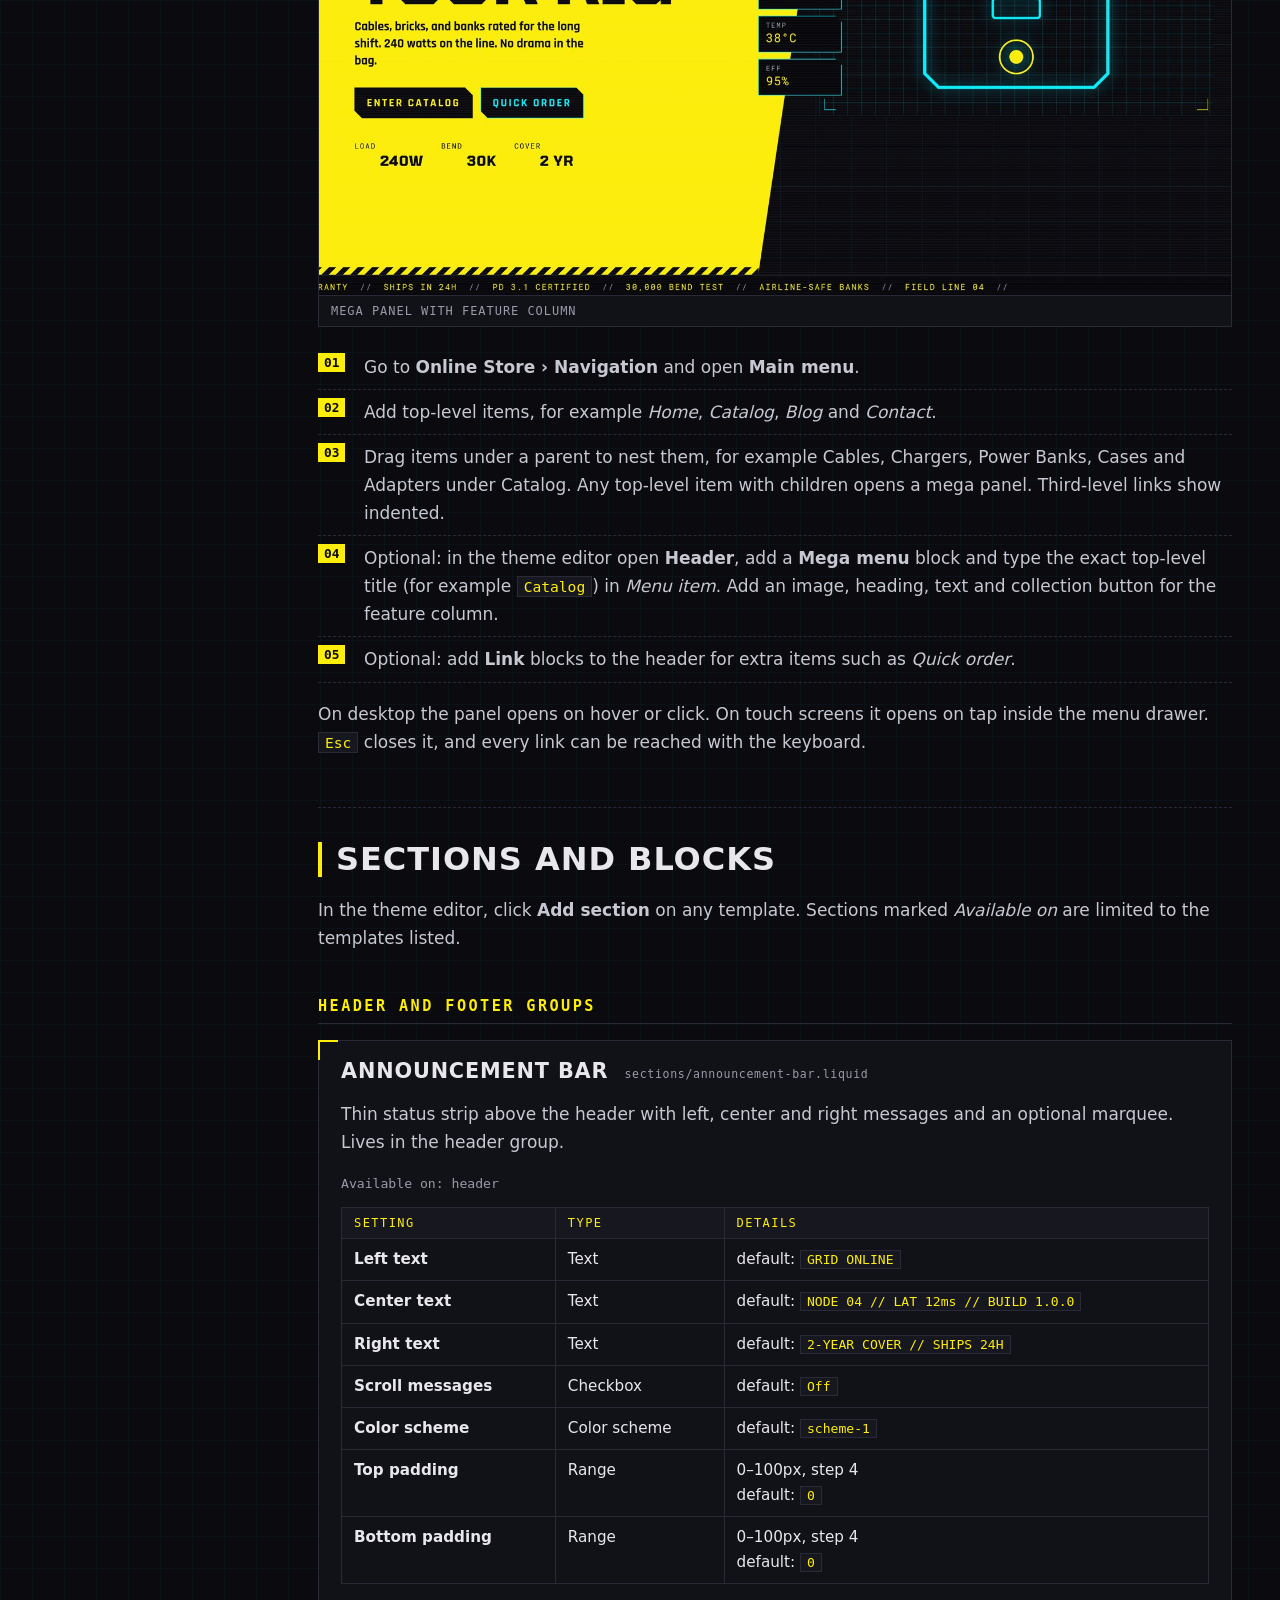
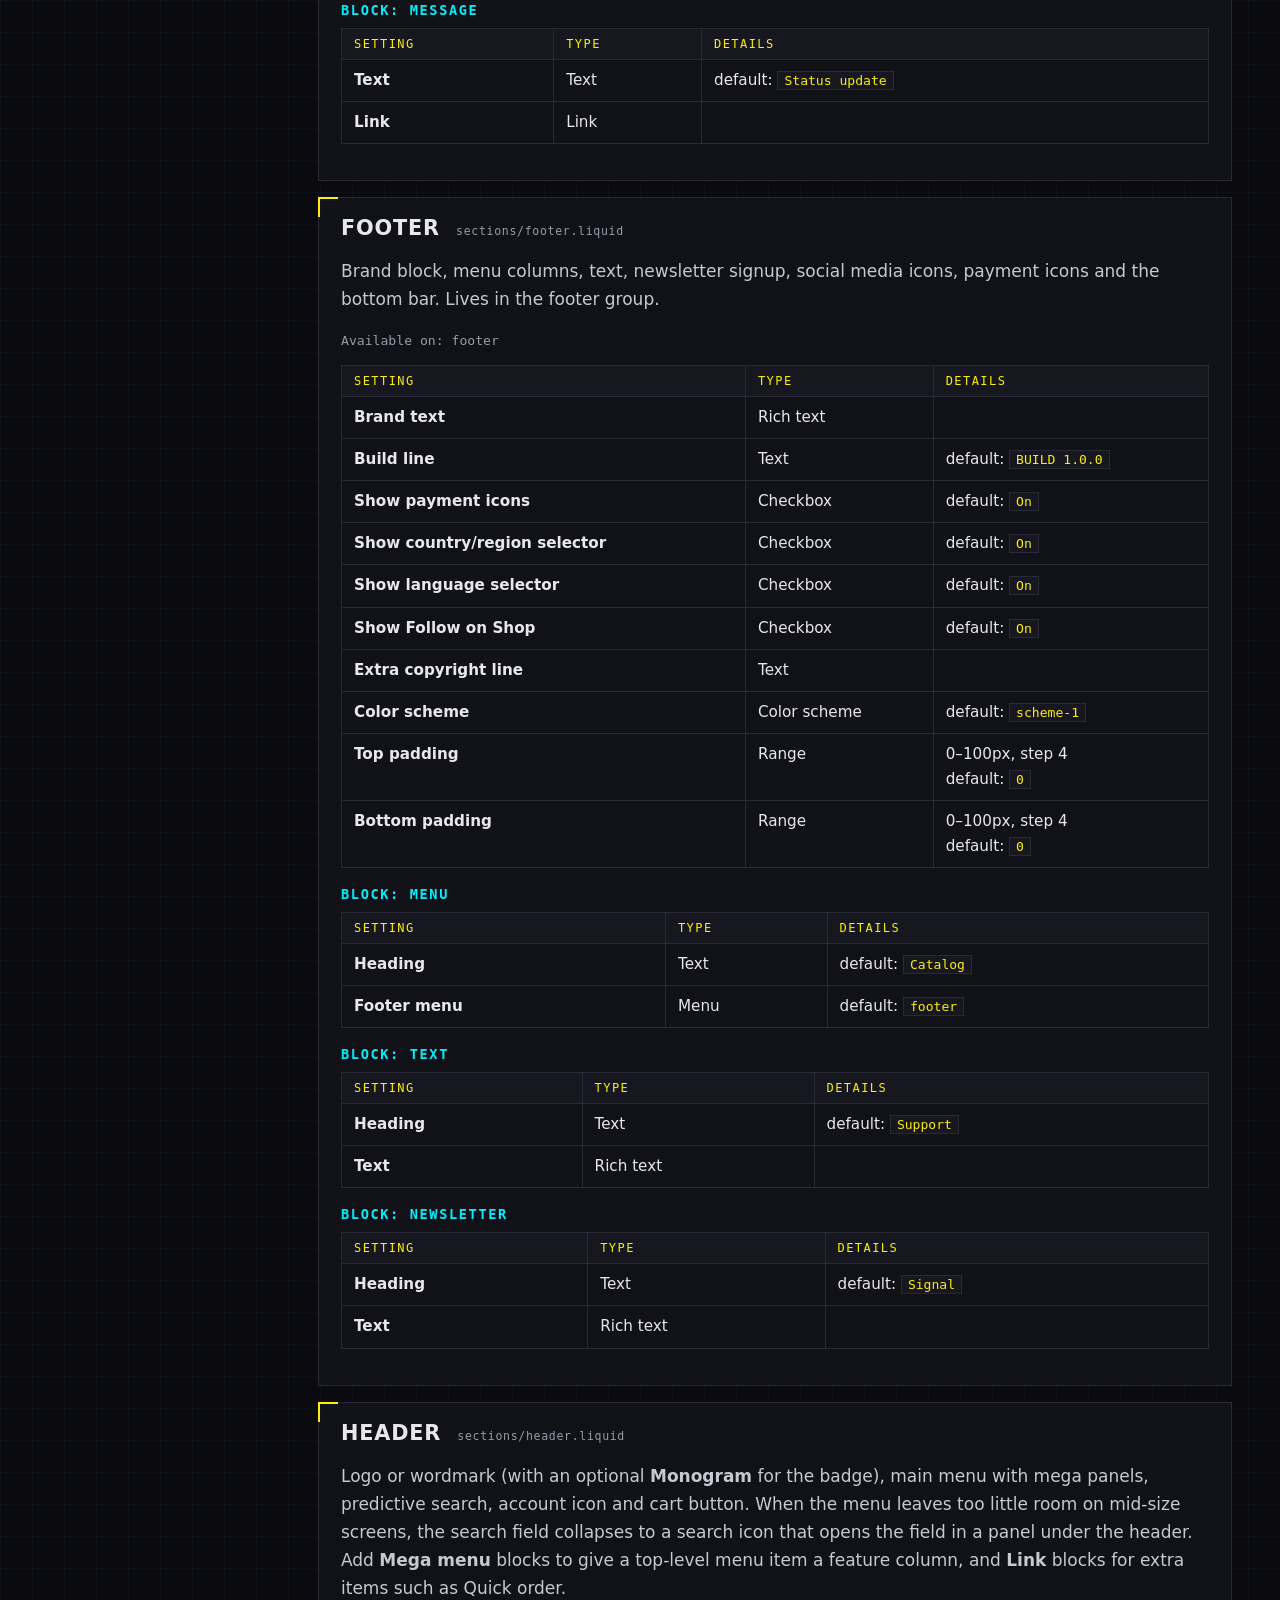
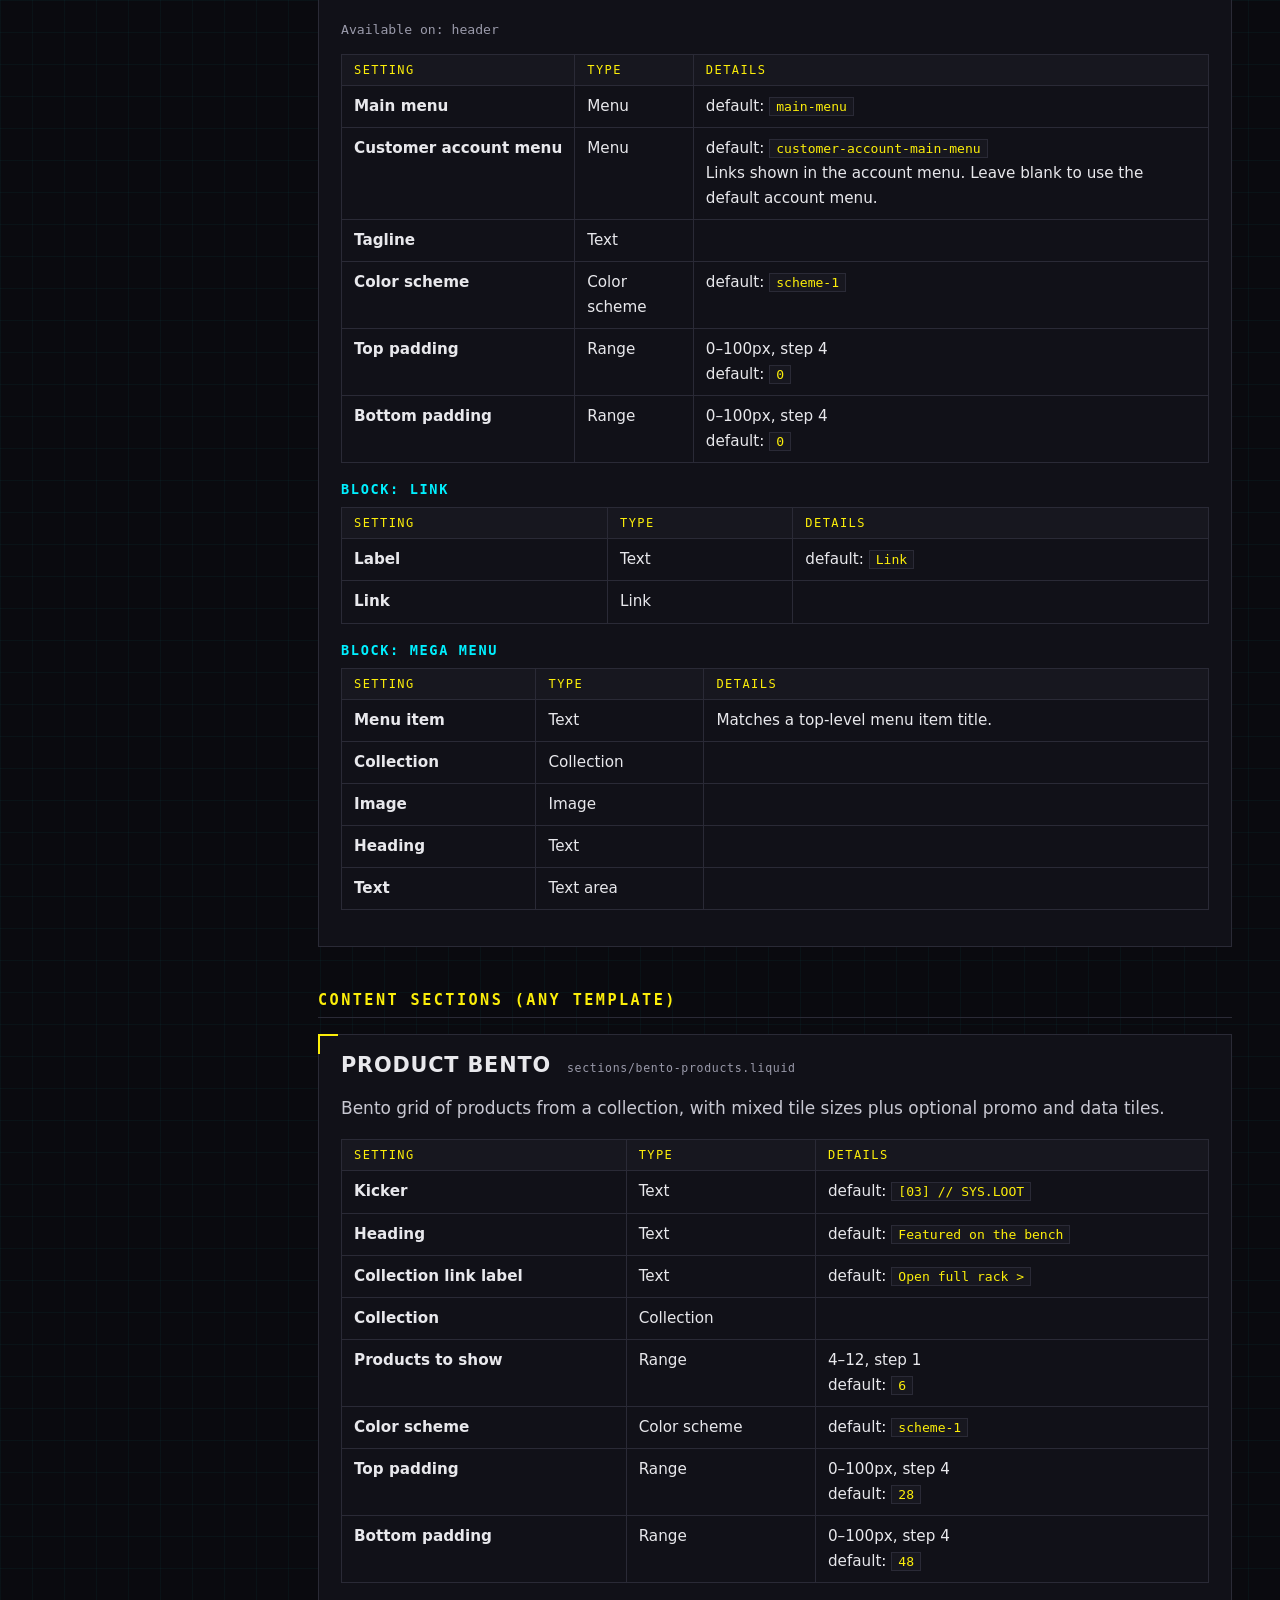
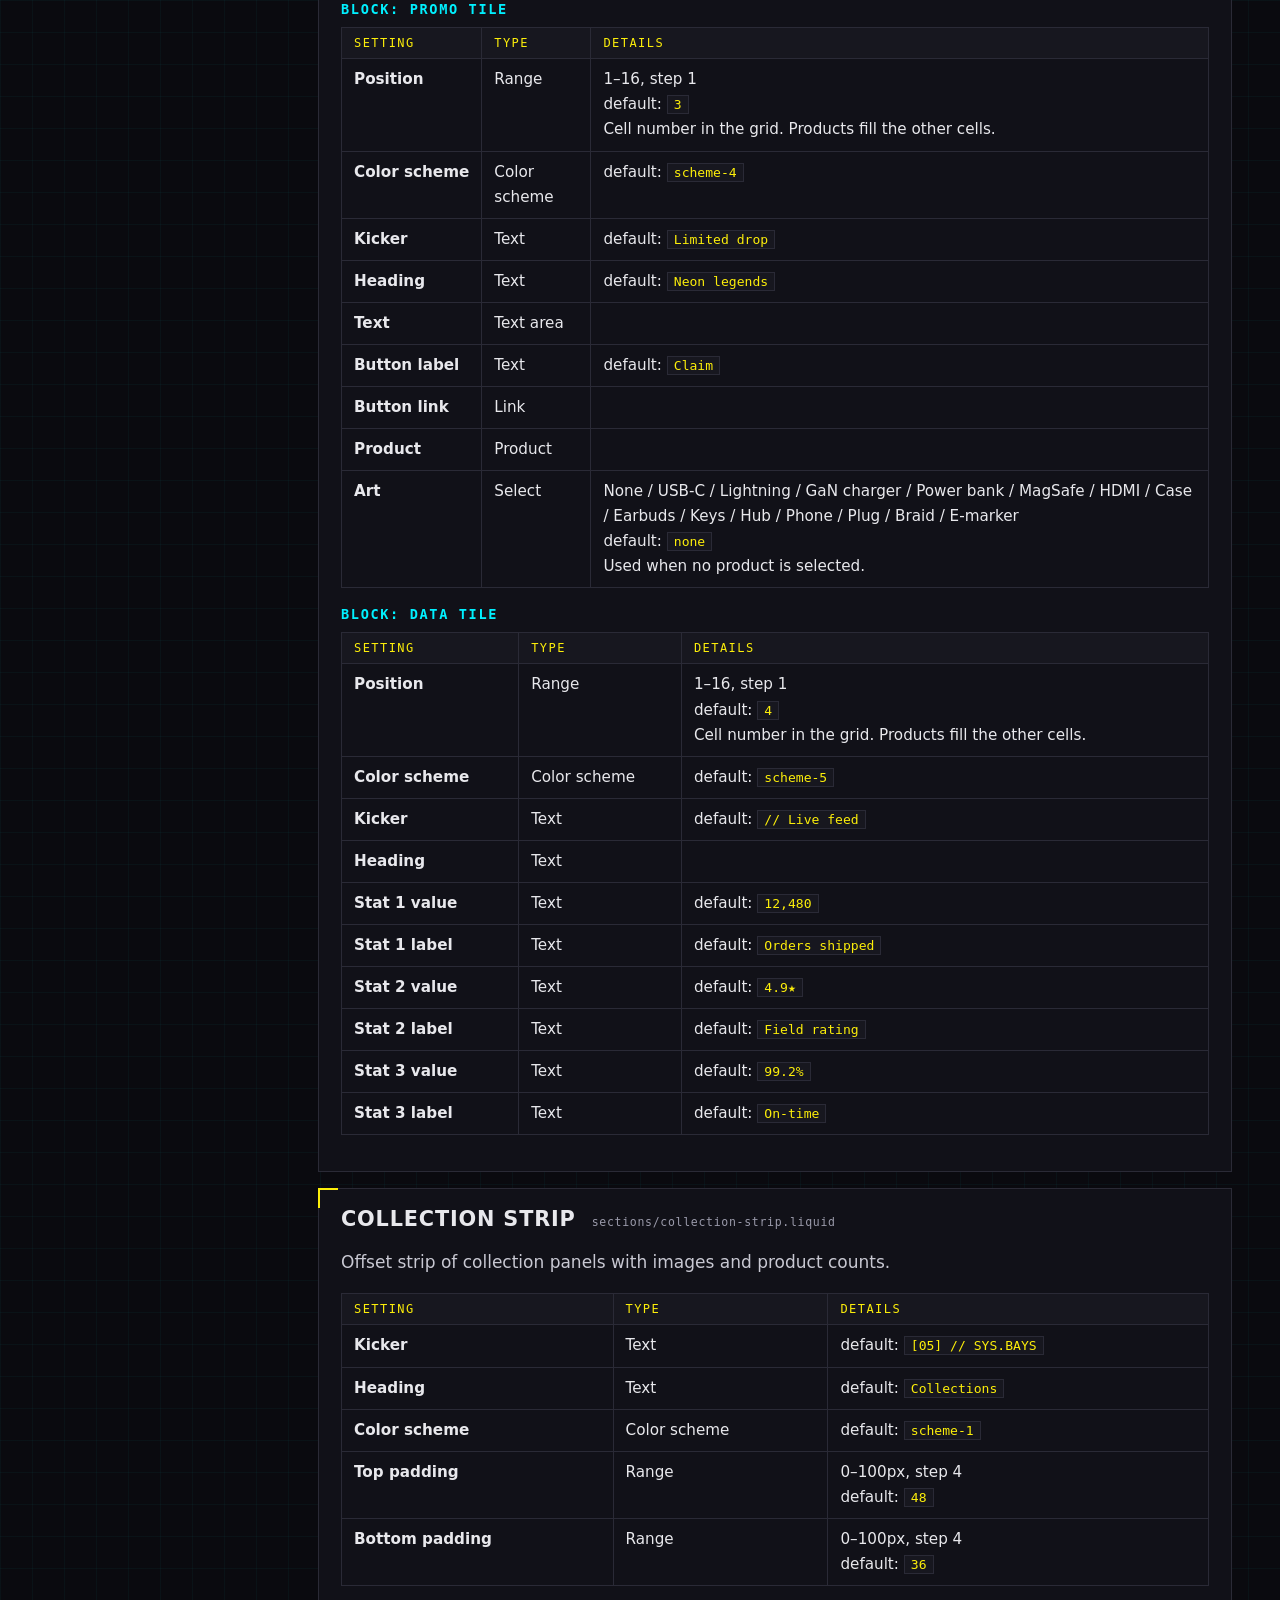
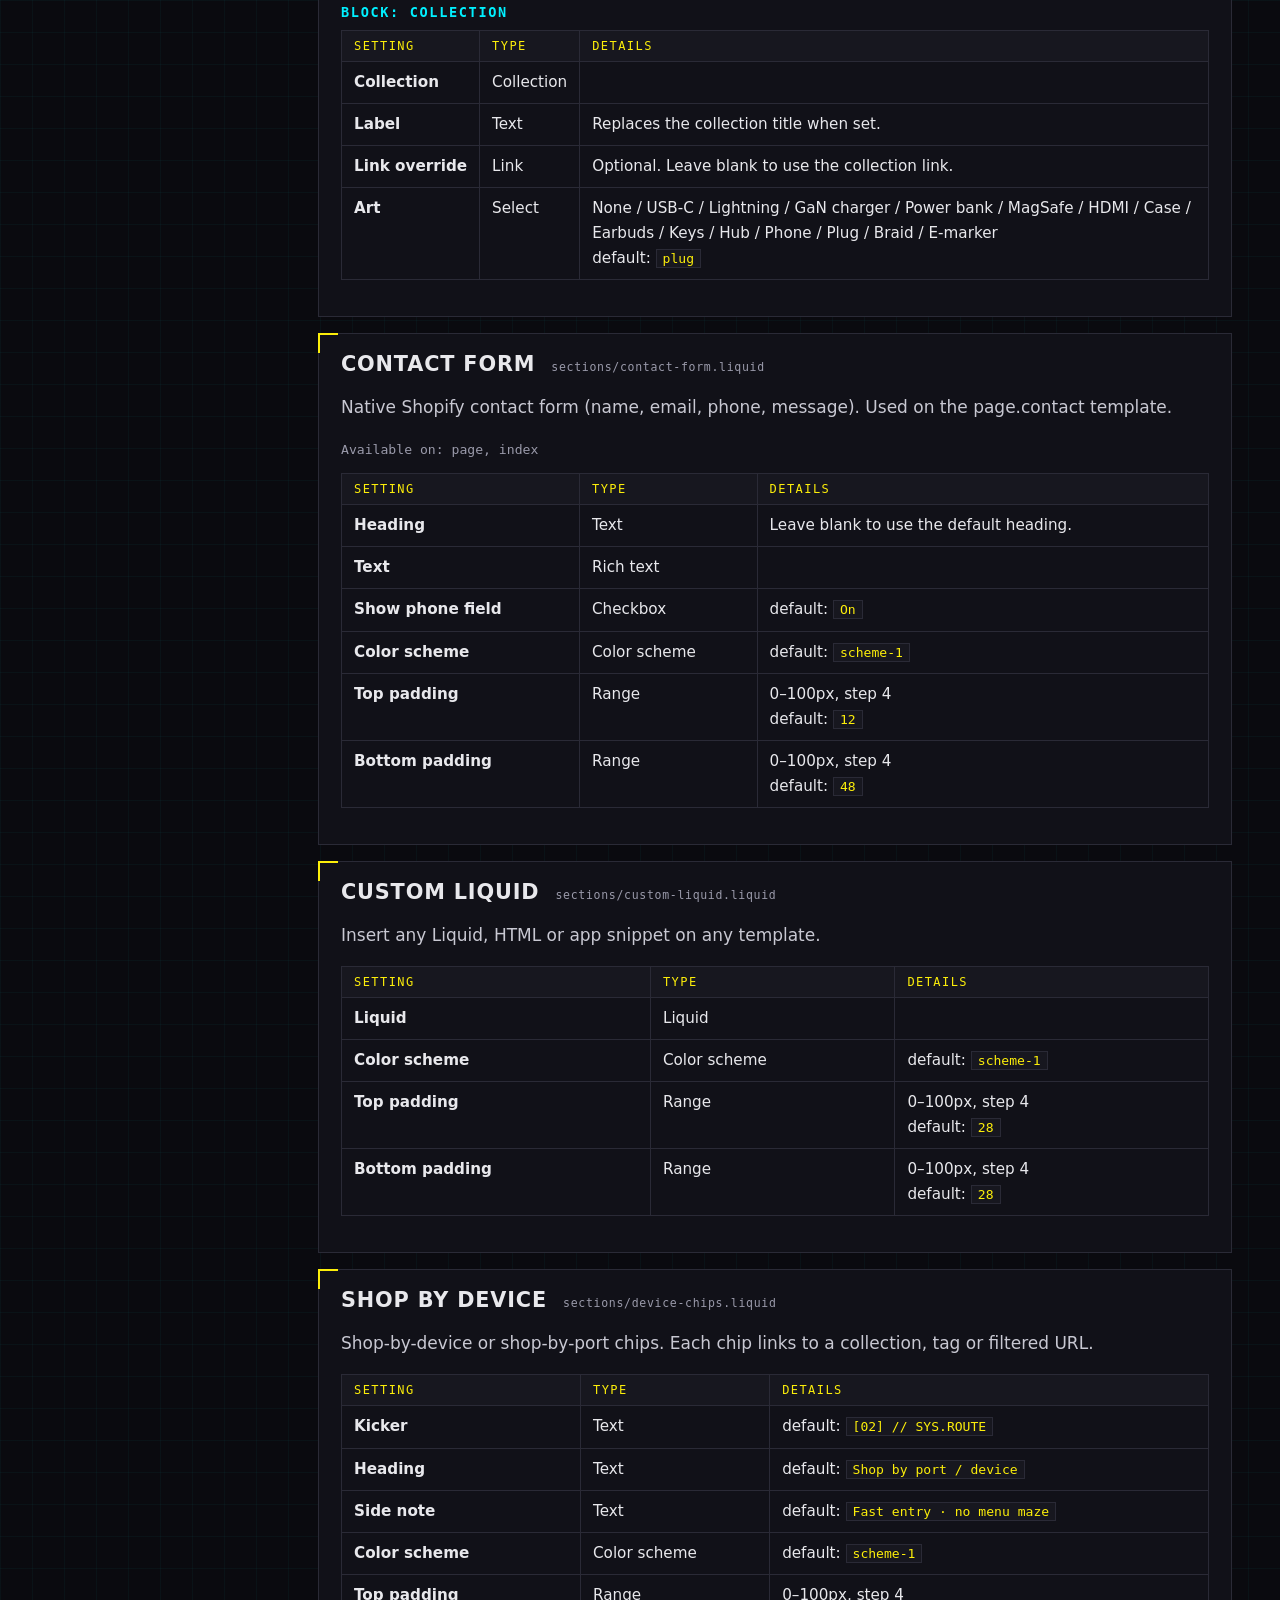
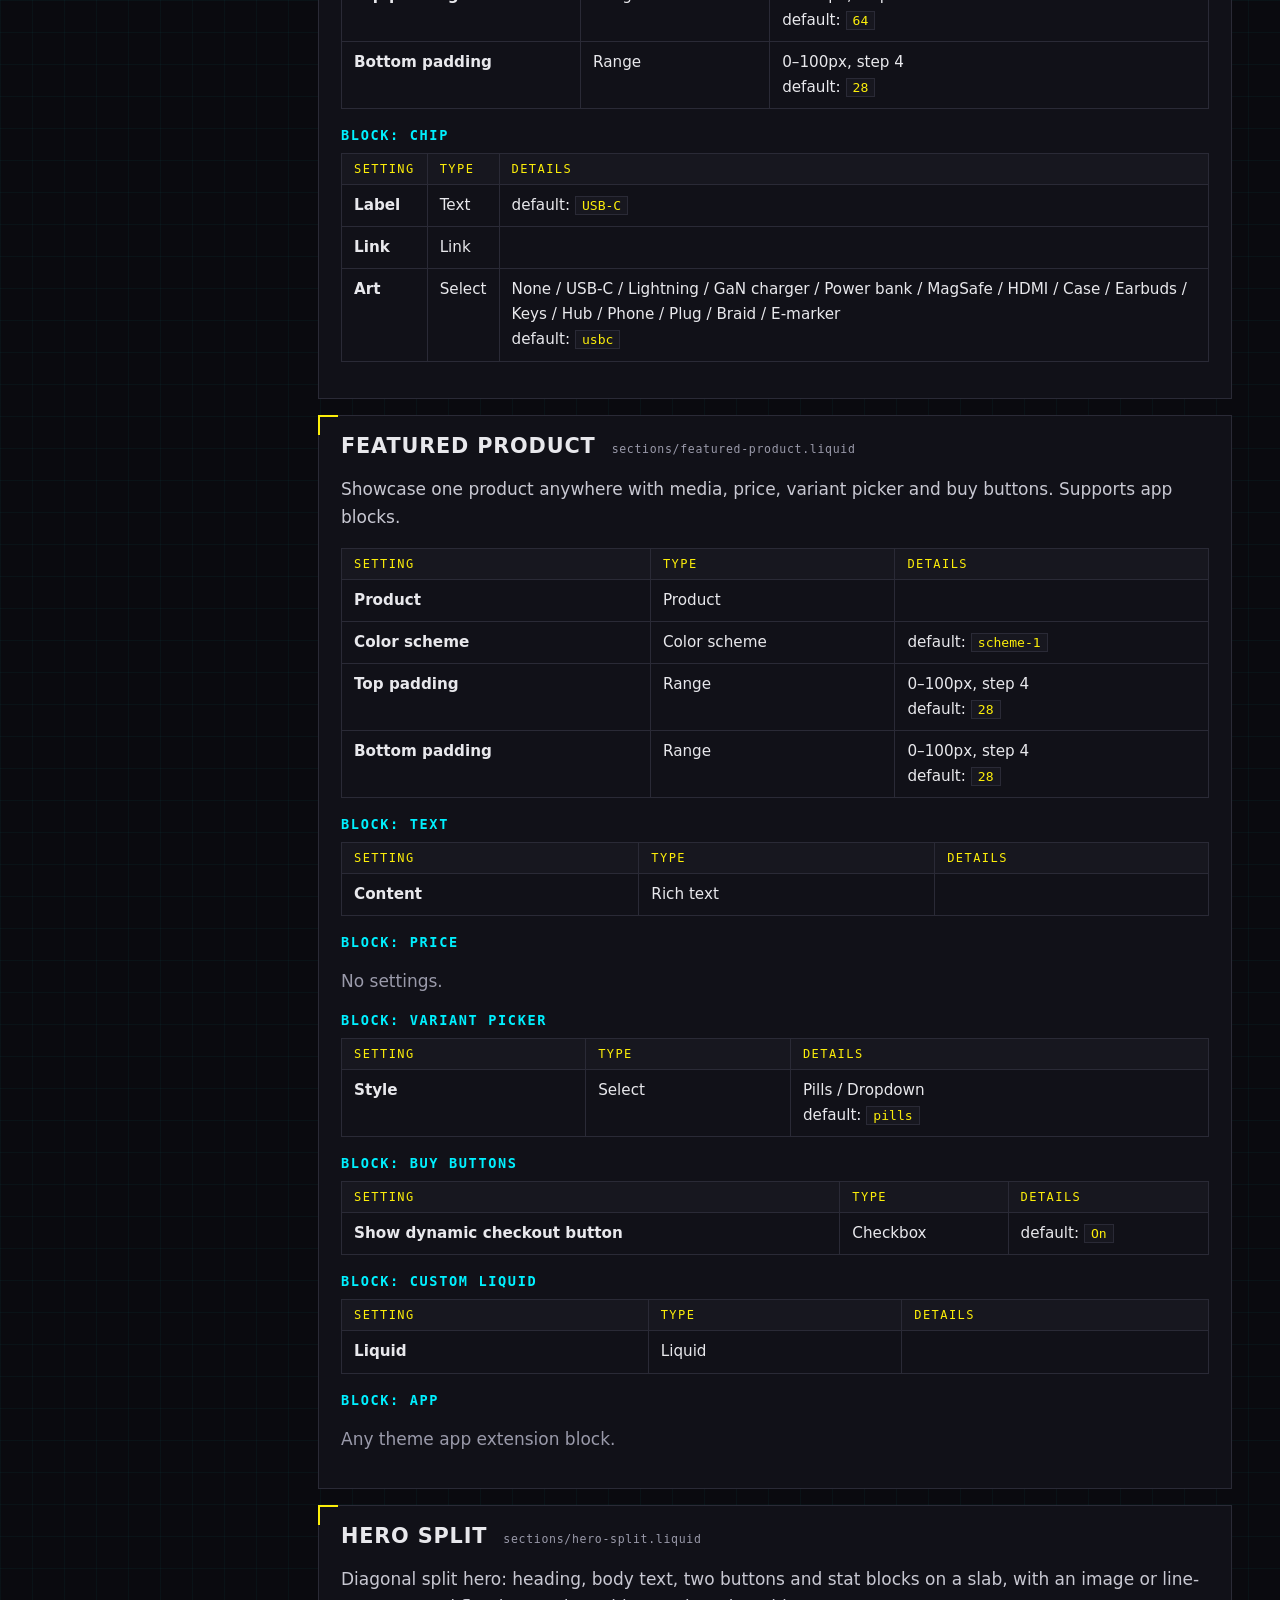
==== commit 0a91a248: "Docs: screenshots re-captured on the Voltforge demo (USD prices, VF monogram, compact header search)" ====
--- a/index.html
+++ b/index.html
@@ -43,7 +43,7 @@
 <p>Each scheme has its own background, surface, text, muted, line, accent, on-accent, highlight, data, alert and on-alert colors. The defaults meet WCAG AA contrast. If you change them, keep body text at a contrast ratio of at least 4.5:1.</p>
 <p><b>Effects</b> (Theme settings › Effects): scanlines, glitch hover, grid background, HUD corners and corner-cut size. All motion is turned off for visitors who ask for reduced motion.</p></section>
 
-<section id="settings"><h2>Theme settings</h2><p>Open the theme editor and click the gear icon (<b>Theme settings</b>).</p><h3 id="g-colors">Colors</h3><table class="tbl"><thead><tr><th>Setting</th><th>Type</th><th>Details</th></tr></thead><tbody><tr><td>color_schemes</td><td>Color schemes</td><td></td></tr><tr><td>Body color scheme</td><td>Color scheme</td><td>default: <code>scheme-1</code></td></tr></tbody></table><h3 id="g-typography">Typography</h3><table class="tbl"><thead><tr><th>Setting</th><th>Type</th><th>Details</th></tr></thead><tbody><tr><td>Display font</td><td>Font</td><td>default: <code>tomorrow_n7</code><br>Wide headings.</td></tr><tr><td>Body font</td><td>Font</td><td>default: <code>rajdhani_n5</code><br>Body text and interface labels. Bold is loaded automatically.</td></tr><tr><td>Mono font</td><td>Font</td><td>default: <code>roboto_mono_n4</code><br>SKUs, prices, and spec labels.</td></tr><tr><td>Body scale</td><td>Range</td><td>90–120%, step 1<br>default: <code>100</code></td></tr><tr><td>Heading scale</td><td>Range</td><td>80–140%, step 1<br>default: <code>100</code></td></tr></tbody></table><h3 id="g-effects">Effects</h3><table class="tbl"><thead><tr><th>Setting</th><th>Type</th><th>Details</th></tr></thead><tbody><tr><td>Scanlines</td><td>Checkbox</td><td>default: <code>On</code></td></tr><tr><td>Glitch hover</td><td>Checkbox</td><td>default: <code>On</code></td></tr><tr><td>Grid background</td><td>Checkbox</td><td>default: <code>On</code></td></tr><tr><td>HUD corners</td><td>Checkbox</td><td>default: <code>On</code></td></tr><tr><td>Corner cut</td><td>Range</td><td>0–24px, step 1<br>default: <code>14</code></td></tr></tbody></table><h3 id="g-layout">Layout</h3><table class="tbl"><thead><tr><th>Setting</th><th>Type</th><th>Details</th></tr></thead><tbody><tr><td>Page width</td><td>Range</td><td>1100–1800px, step 20<br>default: <code>1440</code></td></tr></tbody></table><h3 id="g-cart">Cart</h3><table class="tbl"><thead><tr><th>Setting</th><th>Type</th><th>Details</th></tr></thead><tbody><tr><td>Cart type</td><td>Select</td><td>Drawer / Page<br>default: <code>drawer</code></td></tr><tr><td>Show vendor</td><td>Checkbox</td><td>default: <code>Off</code></td></tr><tr><td>Low stock threshold</td><td>Number</td><td>default: <code>10</code></td></tr></tbody></table><h3 id="g-search">Search</h3><table class="tbl"><thead><tr><th>Setting</th><th>Type</th><th>Details</th></tr></thead><tbody><tr><td>Predictive search</td><td>Checkbox</td><td>default: <code>On</code><br>Matches title, type, SKU, vendor, and tags.</td></tr></tbody></table><h3 id="g-social-media">Social media</h3><table class="tbl"><thead><tr><th>Setting</th><th>Type</th><th>Details</th></tr></thead><tbody><tr><td>Facebook</td><td>Link</td><td></td></tr><tr><td>Instagram</td><td>Link</td><td></td></tr><tr><td>YouTube</td><td>Link</td><td></td></tr><tr><td>TikTok</td><td>Link</td><td></td></tr><tr><td>X</td><td>Link</td><td></td></tr><tr><td>Pinterest</td><td>Link</td><td></td></tr><tr><td>Vimeo</td><td>Link</td><td></td></tr><tr><td>LinkedIn</td><td>Link</td><td></td></tr><tr><td>Snapchat</td><td>Link</td><td></td></tr><tr><td>Tumblr</td><td>Link</td><td></td></tr></tbody></table><h3 id="g-favicon-logo">Favicon/Logo</h3><table class="tbl"><thead><tr><th>Setting</th><th>Type</th><th>Details</th></tr></thead><tbody><tr><td>Logo image</td><td>Image</td><td></td></tr><tr><td>Logo width</td><td>Range</td><td>40–280px, step 10<br>default: <code>140</code></td></tr><tr><td>Favicon</td><td>Image</td><td></td></tr></tbody></table></section>
+<section id="settings"><h2>Theme settings</h2><p>Open the theme editor and click the gear icon (<b>Theme settings</b>).</p><h3 id="g-colors">Colors</h3><table class="tbl"><thead><tr><th>Setting</th><th>Type</th><th>Details</th></tr></thead><tbody><tr><td>color_schemes</td><td>Color schemes</td><td></td></tr><tr><td>Body color scheme</td><td>Color scheme</td><td>default: <code>scheme-1</code></td></tr></tbody></table><h3 id="g-typography">Typography</h3><table class="tbl"><thead><tr><th>Setting</th><th>Type</th><th>Details</th></tr></thead><tbody><tr><td>Display font</td><td>Font</td><td>default: <code>tomorrow_n7</code><br>Wide headings.</td></tr><tr><td>Body font</td><td>Font</td><td>default: <code>rajdhani_n5</code><br>Body text and interface labels. Bold is loaded automatically.</td></tr><tr><td>Mono font</td><td>Font</td><td>default: <code>roboto_mono_n4</code><br>SKUs, prices, and spec labels.</td></tr><tr><td>Body scale</td><td>Range</td><td>90–120%, step 1<br>default: <code>100</code></td></tr><tr><td>Heading scale</td><td>Range</td><td>80–140%, step 1<br>default: <code>100</code></td></tr></tbody></table><h3 id="g-effects">Effects</h3><table class="tbl"><thead><tr><th>Setting</th><th>Type</th><th>Details</th></tr></thead><tbody><tr><td>Scanlines</td><td>Checkbox</td><td>default: <code>On</code></td></tr><tr><td>Glitch hover</td><td>Checkbox</td><td>default: <code>On</code></td></tr><tr><td>Grid background</td><td>Checkbox</td><td>default: <code>On</code></td></tr><tr><td>HUD corners</td><td>Checkbox</td><td>default: <code>On</code></td></tr><tr><td>Corner cut</td><td>Range</td><td>0–24px, step 1<br>default: <code>14</code></td></tr></tbody></table><h3 id="g-layout">Layout</h3><table class="tbl"><thead><tr><th>Setting</th><th>Type</th><th>Details</th></tr></thead><tbody><tr><td>Page width</td><td>Range</td><td>1100–1800px, step 20<br>default: <code>1440</code></td></tr></tbody></table><h3 id="g-cart">Cart</h3><table class="tbl"><thead><tr><th>Setting</th><th>Type</th><th>Details</th></tr></thead><tbody><tr><td>Cart type</td><td>Select</td><td>Drawer / Page<br>default: <code>drawer</code></td></tr><tr><td>Show vendor</td><td>Checkbox</td><td>default: <code>Off</code></td></tr><tr><td>Low stock threshold</td><td>Number</td><td>default: <code>10</code></td></tr></tbody></table><h3 id="g-search">Search</h3><table class="tbl"><thead><tr><th>Setting</th><th>Type</th><th>Details</th></tr></thead><tbody><tr><td>Predictive search</td><td>Checkbox</td><td>default: <code>On</code><br>Matches title, type, SKU, vendor, and tags.</td></tr></tbody></table><h3 id="g-social-media">Social media</h3><table class="tbl"><thead><tr><th>Setting</th><th>Type</th><th>Details</th></tr></thead><tbody><tr><td>Facebook</td><td>Link</td><td></td></tr><tr><td>Instagram</td><td>Link</td><td></td></tr><tr><td>YouTube</td><td>Link</td><td></td></tr><tr><td>TikTok</td><td>Link</td><td></td></tr><tr><td>X</td><td>Link</td><td></td></tr><tr><td>Pinterest</td><td>Link</td><td></td></tr><tr><td>Vimeo</td><td>Link</td><td></td></tr><tr><td>LinkedIn</td><td>Link</td><td></td></tr><tr><td>Snapchat</td><td>Link</td><td></td></tr><tr><td>Tumblr</td><td>Link</td><td></td></tr></tbody></table><h3 id="g-favicon-logo">Favicon/Logo</h3><table class="tbl"><thead><tr><th>Setting</th><th>Type</th><th>Details</th></tr></thead><tbody><tr><td>Logo image</td><td>Image</td><td></td></tr><tr><td>Logo width</td><td>Range</td><td>40–280px, step 10<br>default: <code>140</code></td></tr><tr><td>Monogram</td><td>Text</td><td>Badge shown next to the store name when no logo image is set. Up to 3 characters. Leave blank to use the first two letters of the store name.</td></tr><tr><td>Favicon</td><td>Image</td><td></td></tr></tbody></table></section>
 
 <section id="navigation"><h2>Navigation and mega menu</h2>
 <figure class="shot"><img src="assets/img/mega.jpg" alt="Mega panel with feature column" loading="lazy"><figcaption>Mega panel with feature column</figcaption></figure>
@@ -57,9 +57,9 @@
 
 <section id="sections"><h2>Sections and blocks</h2>
 <p>In the theme editor, click <b>Add section</b> on any template. Sections marked <i>Available on</i> are limited to the templates listed.</p>
-<h3 class="cat">Header and footer groups</h3><article class="sec" id="s-announcement-bar"><h3>Announcement bar <span class="file">sections/announcement-bar.liquid</span></h3><p>Thin status strip above the header with left, center and right messages and an optional marquee. Lives in the header group.</p><p class="muted mono">Available on: header</p><table class="tbl"><thead><tr><th>Setting</th><th>Type</th><th>Details</th></tr></thead><tbody><tr><td>Left text</td><td>Text</td><td>default: <code>GRID ONLINE</code></td></tr><tr><td>Center text</td><td>Text</td><td>default: <code>NODE 04 // LAT 12ms // BUILD 1.0.0</code></td></tr><tr><td>Right text</td><td>Text</td><td>default: <code>2-YEAR COVER // SHIPS 24H</code></td></tr><tr><td>Scroll messages</td><td>Checkbox</td><td>default: <code>Off</code></td></tr><tr><td>Color scheme</td><td>Color scheme</td><td>default: <code>scheme-1</code></td></tr><tr><td>Top padding</td><td>Range</td><td>0–100px, step 4<br>default: <code>0</code></td></tr><tr><td>Bottom padding</td><td>Range</td><td>0–100px, step 4<br>default: <code>0</code></td></tr></tbody></table><h4>Block: Message</h4><table class="tbl"><thead><tr><th>Setting</th><th>Type</th><th>Details</th></tr></thead><tbody><tr><td>Text</td><td>Text</td><td>default: <code>Status update</code></td></tr><tr><td>Link</td><td>Link</td><td></td></tr></tbody></table></article><article class="sec" id="s-footer"><h3>Footer <span class="file">sections/footer.liquid</span></h3><p>Brand block, menu columns, text, newsletter signup, social media icons, payment icons and the bottom bar. Lives in the footer group.</p><p class="muted mono">Available on: footer</p><table class="tbl"><thead><tr><th>Setting</th><th>Type</th><th>Details</th></tr></thead><tbody><tr><td>Brand text</td><td>Rich text</td><td></td></tr><tr><td>Build line</td><td>Text</td><td>default: <code>BUILD 1.0.0</code></td></tr><tr><td>Show payment icons</td><td>Checkbox</td><td>default: <code>On</code></td></tr><tr><td>Show country/region selector</td><td>Checkbox</td><td>default: <code>On</code></td></tr><tr><td>Show language selector</td><td>Checkbox</td><td>default: <code>On</code></td></tr><tr><td>Show Follow on Shop</td><td>Checkbox</td><td>default: <code>On</code></td></tr><tr><td>Extra copyright line</td><td>Text</td><td></td></tr><tr><td>Color scheme</td><td>Color scheme</td><td>default: <code>scheme-1</code></td></tr><tr><td>Top padding</td><td>Range</td><td>0–100px, step 4<br>default: <code>0</code></td></tr><tr><td>Bottom padding</td><td>Range</td><td>0–100px, step 4<br>default: <code>0</code></td></tr></tbody></table><h4>Block: Menu</h4><table class="tbl"><thead><tr><th>Setting</th><th>Type</th><th>Details</th></tr></thead><tbody><tr><td>Heading</td><td>Text</td><td>default: <code>Catalog</code></td></tr><tr><td>Footer menu</td><td>Menu</td><td>default: <code>footer</code></td></tr></tbody></table><h4>Block: Text</h4><table class="tbl"><thead><tr><th>Setting</th><th>Type</th><th>Details</th></tr></thead><tbody><tr><td>Heading</td><td>Text</td><td>default: <code>Support</code></td></tr><tr><td>Text</td><td>Rich text</td><td></td></tr></tbody></table><h4>Block: Newsletter</h4><table class="tbl"><thead><tr><th>Setting</th><th>Type</th><th>Details</th></tr></thead><tbody><tr><td>Heading</td><td>Text</td><td>default: <code>Signal</code></td></tr><tr><td>Text</td><td>Rich text</td><td></td></tr></tbody></table></article><article class="sec" id="s-header"><h3>Header <span class="file">sections/header.liquid</span></h3><p>Logo or wordmark, main menu with mega panels, predictive search, account icon and cart button. Add <b>Mega menu</b> blocks to give a top-level menu item a feature column, and <b>Link</b> blocks for extra items such as Quick order.</p><p class="muted mono">Available on: header</p><table class="tbl"><thead><tr><th>Setting</th><th>Type</th><th>Details</th></tr></thead><tbody><tr><td>Main menu</td><td>Menu</td><td>default: <code>main-menu</code></td></tr><tr><td>Customer account menu</td><td>Menu</td><td>default: <code>customer-account-main-menu</code><br>Links shown in the account menu. Leave blank to use the default account menu.</td></tr><tr><td>Tagline</td><td>Text</td><td></td></tr><tr><td>Color scheme</td><td>Color scheme</td><td>default: <code>scheme-1</code></td></tr><tr><td>Top padding</td><td>Range</td><td>0–100px, step 4<br>default: <code>0</code></td></tr><tr><td>Bottom padding</td><td>Range</td><td>0–100px, step 4<br>default: <code>0</code></td></tr></tbody></table><h4>Block: Link</h4><table class="tbl"><thead><tr><th>Setting</th><th>Type</th><th>Details</th></tr></thead><tbody><tr><td>Label</td><td>Text</td><td>default: <code>Link</code></td></tr><tr><td>Link</td><td>Link</td><td></td></tr></tbody></table><h4>Block: Mega menu</h4><table class="tbl"><thead><tr><th>Setting</th><th>Type</th><th>Details</th></tr></thead><tbody><tr><td>Menu item</td><td>Text</td><td>Matches a top-level menu item title.</td></tr><tr><td>Collection</td><td>Collection</td><td></td></tr><tr><td>Image</td><td>Image</td><td></td></tr><tr><td>Heading</td><td>Text</td><td></td></tr><tr><td>Text</td><td>Text area</td><td></td></tr></tbody></table></article>
-<h3 class="cat">Content sections (any template)</h3><article class="sec" id="s-bento-products"><h3>Product bento <span class="file">sections/bento-products.liquid</span></h3><p>Bento grid of products from a collection, with mixed tile sizes plus optional promo and data tiles.</p><table class="tbl"><thead><tr><th>Setting</th><th>Type</th><th>Details</th></tr></thead><tbody><tr><td>Kicker</td><td>Text</td><td>default: <code>[03] // SYS.LOOT</code></td></tr><tr><td>Heading</td><td>Text</td><td>default: <code>Featured on the bench</code></td></tr><tr><td>Collection link label</td><td>Text</td><td>default: <code>Open full rack &gt;</code></td></tr><tr><td>Collection</td><td>Collection</td><td></td></tr><tr><td>Products to show</td><td>Range</td><td>4–12, step 1<br>default: <code>6</code></td></tr><tr><td>Color scheme</td><td>Color scheme</td><td>default: <code>scheme-1</code></td></tr><tr><td>Top padding</td><td>Range</td><td>0–100px, step 4<br>default: <code>28</code></td></tr><tr><td>Bottom padding</td><td>Range</td><td>0–100px, step 4<br>default: <code>48</code></td></tr></tbody></table><h4>Block: Promo tile</h4><table class="tbl"><thead><tr><th>Setting</th><th>Type</th><th>Details</th></tr></thead><tbody><tr><td>Position</td><td>Range</td><td>1–16, step 1<br>default: <code>3</code><br>Cell number in the grid. Products fill the other cells.</td></tr><tr><td>Color scheme</td><td>Color scheme</td><td>default: <code>scheme-4</code></td></tr><tr><td>Kicker</td><td>Text</td><td>default: <code>Limited drop</code></td></tr><tr><td>Heading</td><td>Text</td><td>default: <code>Neon legends</code></td></tr><tr><td>Text</td><td>Text area</td><td></td></tr><tr><td>Button label</td><td>Text</td><td>default: <code>Claim</code></td></tr><tr><td>Button link</td><td>Link</td><td></td></tr><tr><td>Product</td><td>Product</td><td></td></tr><tr><td>Art</td><td>Select</td><td>None / USB-C / Lightning / GaN charger / Power bank / MagSafe / HDMI / Case / Earbuds / Keys / Hub / Phone / Plug / Braid / E-marker<br>default: <code>none</code><br>Used when no product is selected.</td></tr></tbody></table><h4>Block: Data tile</h4><table class="tbl"><thead><tr><th>Setting</th><th>Type</th><th>Details</th></tr></thead><tbody><tr><td>Position</td><td>Range</td><td>1–16, step 1<br>default: <code>4</code><br>Cell number in the grid. Products fill the other cells.</td></tr><tr><td>Color scheme</td><td>Color scheme</td><td>default: <code>scheme-5</code></td></tr><tr><td>Kicker</td><td>Text</td><td>default: <code>// Live feed</code></td></tr><tr><td>Heading</td><td>Text</td><td></td></tr><tr><td>Stat 1 value</td><td>Text</td><td>default: <code>12,480</code></td></tr><tr><td>Stat 1 label</td><td>Text</td><td>default: <code>Orders shipped</code></td></tr><tr><td>Stat 2 value</td><td>Text</td><td>default: <code>4.9★</code></td></tr><tr><td>Stat 2 label</td><td>Text</td><td>default: <code>Field rating</code></td></tr><tr><td>Stat 3 value</td><td>Text</td><td>default: <code>99.2%</code></td></tr><tr><td>Stat 3 label</td><td>Text</td><td>default: <code>On-time</code></td></tr></tbody></table></article><article class="sec" id="s-collection-strip"><h3>Collection strip <span class="file">sections/collection-strip.liquid</span></h3><p>Offset strip of collection panels with images and product counts.</p><table class="tbl"><thead><tr><th>Setting</th><th>Type</th><th>Details</th></tr></thead><tbody><tr><td>Kicker</td><td>Text</td><td>default: <code>[05] // SYS.BAYS</code></td></tr><tr><td>Heading</td><td>Text</td><td>default: <code>Collections</code></td></tr><tr><td>Color scheme</td><td>Color scheme</td><td>default: <code>scheme-1</code></td></tr><tr><td>Top padding</td><td>Range</td><td>0–100px, step 4<br>default: <code>48</code></td></tr><tr><td>Bottom padding</td><td>Range</td><td>0–100px, step 4<br>default: <code>36</code></td></tr></tbody></table><h4>Block: Collection</h4><table class="tbl"><thead><tr><th>Setting</th><th>Type</th><th>Details</th></tr></thead><tbody><tr><td>Collection</td><td>Collection</td><td></td></tr><tr><td>Label</td><td>Text</td><td>Replaces the collection title when set.</td></tr><tr><td>Link override</td><td>Link</td><td>Optional. Leave blank to use the collection link.</td></tr><tr><td>Art</td><td>Select</td><td>None / USB-C / Lightning / GaN charger / Power bank / MagSafe / HDMI / Case / Earbuds / Keys / Hub / Phone / Plug / Braid / E-marker<br>default: <code>plug</code></td></tr></tbody></table></article><article class="sec" id="s-contact-form"><h3>Contact form <span class="file">sections/contact-form.liquid</span></h3><p>Native Shopify contact form (name, email, phone, message). Used on the page.contact template.</p><p class="muted mono">Available on: page, index</p><table class="tbl"><thead><tr><th>Setting</th><th>Type</th><th>Details</th></tr></thead><tbody><tr><td>Heading</td><td>Text</td><td>Leave blank to use the default heading.</td></tr><tr><td>Text</td><td>Rich text</td><td></td></tr><tr><td>Show phone field</td><td>Checkbox</td><td>default: <code>On</code></td></tr><tr><td>Color scheme</td><td>Color scheme</td><td>default: <code>scheme-1</code></td></tr><tr><td>Top padding</td><td>Range</td><td>0–100px, step 4<br>default: <code>12</code></td></tr><tr><td>Bottom padding</td><td>Range</td><td>0–100px, step 4<br>default: <code>48</code></td></tr></tbody></table></article><article class="sec" id="s-custom-liquid"><h3>Custom Liquid <span class="file">sections/custom-liquid.liquid</span></h3><p>Insert any Liquid, HTML or app snippet on any template.</p><table class="tbl"><thead><tr><th>Setting</th><th>Type</th><th>Details</th></tr></thead><tbody><tr><td>Liquid</td><td>Liquid</td><td></td></tr><tr><td>Color scheme</td><td>Color scheme</td><td>default: <code>scheme-1</code></td></tr><tr><td>Top padding</td><td>Range</td><td>0–100px, step 4<br>default: <code>28</code></td></tr><tr><td>Bottom padding</td><td>Range</td><td>0–100px, step 4<br>default: <code>28</code></td></tr></tbody></table></article><article class="sec" id="s-device-chips"><h3>Shop by device <span class="file">sections/device-chips.liquid</span></h3><p>Shop-by-device or shop-by-port chips. Each chip links to a collection, tag or filtered URL.</p><table class="tbl"><thead><tr><th>Setting</th><th>Type</th><th>Details</th></tr></thead><tbody><tr><td>Kicker</td><td>Text</td><td>default: <code>[02] // SYS.ROUTE</code></td></tr><tr><td>Heading</td><td>Text</td><td>default: <code>Shop by port / device</code></td></tr><tr><td>Side note</td><td>Text</td><td>default: <code>Fast entry · no menu maze</code></td></tr><tr><td>Color scheme</td><td>Color scheme</td><td>default: <code>scheme-1</code></td></tr><tr><td>Top padding</td><td>Range</td><td>0–100px, step 4<br>default: <code>64</code></td></tr><tr><td>Bottom padding</td><td>Range</td><td>0–100px, step 4<br>default: <code>28</code></td></tr></tbody></table><h4>Block: Chip</h4><table class="tbl"><thead><tr><th>Setting</th><th>Type</th><th>Details</th></tr></thead><tbody><tr><td>Label</td><td>Text</td><td>default: <code>USB-C</code></td></tr><tr><td>Link</td><td>Link</td><td></td></tr><tr><td>Art</td><td>Select</td><td>None / USB-C / Lightning / GaN charger / Power bank / MagSafe / HDMI / Case / Earbuds / Keys / Hub / Phone / Plug / Braid / E-marker<br>default: <code>usbc</code></td></tr></tbody></table></article><article class="sec" id="s-featured-product"><h3>Featured product <span class="file">sections/featured-product.liquid</span></h3><p>Showcase one product anywhere with media, price, variant picker and buy buttons. Supports app blocks.</p><table class="tbl"><thead><tr><th>Setting</th><th>Type</th><th>Details</th></tr></thead><tbody><tr><td>Product</td><td>Product</td><td></td></tr><tr><td>Color scheme</td><td>Color scheme</td><td>default: <code>scheme-1</code></td></tr><tr><td>Top padding</td><td>Range</td><td>0–100px, step 4<br>default: <code>28</code></td></tr><tr><td>Bottom padding</td><td>Range</td><td>0–100px, step 4<br>default: <code>28</code></td></tr></tbody></table><h4>Block: Text</h4><table class="tbl"><thead><tr><th>Setting</th><th>Type</th><th>Details</th></tr></thead><tbody><tr><td>Content</td><td>Rich text</td><td></td></tr></tbody></table><h4>Block: Price</h4><p class="muted">No settings.</p><h4>Block: Variant picker</h4><table class="tbl"><thead><tr><th>Setting</th><th>Type</th><th>Details</th></tr></thead><tbody><tr><td>Style</td><td>Select</td><td>Pills / Dropdown<br>default: <code>pills</code></td></tr></tbody></table><h4>Block: Buy buttons</h4><table class="tbl"><thead><tr><th>Setting</th><th>Type</th><th>Details</th></tr></thead><tbody><tr><td>Show dynamic checkout button</td><td>Checkbox</td><td>default: <code>On</code></td></tr></tbody></table><h4>Block: Custom liquid</h4><table class="tbl"><thead><tr><th>Setting</th><th>Type</th><th>Details</th></tr></thead><tbody><tr><td>Liquid</td><td>Liquid</td><td></td></tr></tbody></table><h4>Block: App</h4><p class="muted">Any theme app extension block.</p></article><article class="sec" id="s-hero-split"><h3>Hero split <span class="file">sections/hero-split.liquid</span></h3><p>Diagonal split hero: heading, body text, two buttons and stat blocks on a slab, with an image or line-art stage and floating readout chips on the other side.</p><table class="tbl"><thead><tr><th>Setting</th><th>Type</th><th>Details</th></tr></thead><tbody><tr><td>Kicker</td><td>Text</td><td>default: <code>// SYS.HOME · NODE 04</code></td></tr><tr><td>Heading</td><td>Inline rich text</td><td>default: <code>Power your rig</code></td></tr><tr><td>Subtext</td><td>Rich text</td><td></td></tr><tr><td>Primary button label</td><td>Text</td><td>default: <code>Enter catalog</code></td></tr><tr><td>Primary button link</td><td>Link</td><td></td></tr><tr><td>Outline button label</td><td>Text</td><td>default: <code>Quick order</code></td></tr><tr><td>Outline button link</td><td>Link</td><td></td></tr><tr><td>Background word</td><td>Text</td><td>default: <code>CHARGE</code></td></tr><tr><td>Frame label</td><td>Text</td><td>default: <code>ID:OUTPUT</code></td></tr><tr><td>Frame note</td><td>Text</td><td>default: <code>// OUTPUT STAGE</code></td></tr><tr><td>Image</td><td>Image</td><td></td></tr><tr><td>Fallback art</td><td>Select</td><td>USB-C / Lightning / GaN charger / Power bank / MagSafe / HDMI / Case / Earbuds / Keys / Hub / Phone / Plug / Braid / E-marker<br>default: <code>gan</code><br>Shown when no image is selected.</td></tr><tr><td>Color scheme</td><td>Color scheme</td><td>default: <code>scheme-2</code></td></tr><tr><td>Top padding</td><td>Range</td><td>0–100px, step 4<br>default: <code>0</code></td></tr><tr><td>Bottom padding</td><td>Range</td><td>0–100px, step 4<br>default: <code>0</code></td></tr></tbody></table><h4>Block: Stat</h4><table class="tbl"><thead><tr><th>Setting</th><th>Type</th><th>Details</th></tr></thead><tbody><tr><td>Label</td><td>Text</td><td>default: <code>Load</code></td></tr><tr><td>Value</td><td>Text</td><td>default: <code>240W</code></td></tr></tbody></table><h4>Block: Readout</h4><table class="tbl"><thead><tr><th>Setting</th><th>Type</th><th>Details</th></tr></thead><tbody><tr><td>Label</td><td>Text</td><td>default: <code>Output</code></td></tr><tr><td>Value</td><td>Text</td><td>default: <code>100W</code></td></tr></tbody></table></article><article class="sec" id="s-hud-stats"><h3>Field stats <span class="file">sections/hud-stats.liquid</span></h3><p>Large HUD statistics: numbers with labels, such as orders shipped or warranty years.</p><table class="tbl"><thead><tr><th>Setting</th><th>Type</th><th>Details</th></tr></thead><tbody><tr><td>Kicker</td><td>Text</td><td>default: <code>// SYS.FIELD</code></td></tr><tr><td>Heading</td><td>Text</td><td>default: <code>Bench readings</code></td></tr><tr><td>Color scheme</td><td>Color scheme</td><td>default: <code>scheme-1</code></td></tr><tr><td>Top padding</td><td>Range</td><td>0–100px, step 4<br>default: <code>36</code></td></tr><tr><td>Bottom padding</td><td>Range</td><td>0–100px, step 4<br>default: <code>36</code></td></tr></tbody></table><h4>Block: Stat</h4><table class="tbl"><thead><tr><th>Setting</th><th>Type</th><th>Details</th></tr></thead><tbody><tr><td>Value</td><td>Text</td><td>default: <code>240W</code></td></tr><tr><td>Label</td><td>Text</td><td>default: <code>Peak load</code></td></tr><tr><td>Bar fill</td><td>Range</td><td>0–100%, step 1<br>default: <code>0</code><br>Set to 0 to hide the bar.</td></tr></tbody></table></article><article class="sec" id="s-image-with-text"><h3>Image with text <span class="file">sections/image-with-text.liquid</span></h3><p>Image with heading, text and button. The image can sit left or right.</p><table class="tbl"><thead><tr><th>Setting</th><th>Type</th><th>Details</th></tr></thead><tbody><tr><td>Image</td><td>Image</td><td></td></tr><tr><td>Fallback art</td><td>Select</td><td>USB-C / Lightning / GaN charger / Power bank / MagSafe / HDMI / Case / Earbuds / Keys / Hub / Phone / Plug / Braid / E-marker<br>default: <code>braid</code><br>Shown when no image is selected.</td></tr><tr><td>Image position</td><td>Select</td><td>Left / Right<br>default: <code>left</code></td></tr><tr><td>Kicker</td><td>Text</td><td>default: <code>// SYS.PROOF</code></td></tr><tr><td>Heading</td><td>Text</td><td>default: <code>Tested on the bench</code></td></tr><tr><td>Text</td><td>Rich text</td><td></td></tr><tr><td>Button label</td><td>Text</td><td>default: <code>See the rack</code></td></tr><tr><td>Button link</td><td>Link</td><td></td></tr><tr><td>Color scheme</td><td>Color scheme</td><td>default: <code>scheme-1</code><br>Yellow slab, red alert, and cyan data schemes cut the text panel on a diagonal.</td></tr><tr><td>Top padding</td><td>Range</td><td>0–100px, step 4<br>default: <code>20</code></td></tr><tr><td>Bottom padding</td><td>Range</td><td>0–100px, step 4<br>default: <code>20</code></td></tr></tbody></table></article><article class="sec" id="s-loadout-steps"><h3>Loadout steps <span class="file">sections/loadout-steps.liquid</span></h3><p>Numbered mission-tracker steps for buying guides or how it works.</p><table class="tbl"><thead><tr><th>Setting</th><th>Type</th><th>Details</th></tr></thead><tbody><tr><td>Kicker</td><td>Text</td><td>default: <code>[04] // MISSION.TRACK</code></td></tr><tr><td>Heading</td><td>Text</td><td>default: <code>Build your loadout</code></td></tr><tr><td>Button label</td><td>Text</td><td>default: <code>Start match</code></td></tr><tr><td>Button link</td><td>Link</td><td></td></tr><tr><td>Color scheme</td><td>Color scheme</td><td>default: <code>scheme-3</code></td></tr><tr><td>Top padding</td><td>Range</td><td>0–100px, step 4<br>default: <code>64</code></td></tr><tr><td>Bottom padding</td><td>Range</td><td>0–100px, step 4<br>default: <code>72</code></td></tr></tbody></table><h4>Block: Step</h4><table class="tbl"><thead><tr><th>Setting</th><th>Type</th><th>Details</th></tr></thead><tbody><tr><td>Heading</td><td>Text</td><td>default: <code>Pick device</code></td></tr><tr><td>Text</td><td>Text area</td><td></td></tr></tbody></table></article><article class="sec" id="s-newsletter"><h3>Newsletter <span class="file">sections/newsletter.liquid</span></h3><p>Jack in email signup that writes to Shopify customer marketing consent.</p><table class="tbl"><thead><tr><th>Setting</th><th>Type</th><th>Details</th></tr></thead><tbody><tr><td>Kicker</td><td>Text</td><td>default: <code>// SYS.SIGNAL</code></td></tr><tr><td>Heading</td><td>Text</td><td>default: <code>Jack in</code></td></tr><tr><td>Text</td><td>Rich text</td><td></td></tr><tr><td>Color scheme</td><td>Color scheme</td><td>default: <code>scheme-2</code></td></tr><tr><td>Top padding</td><td>Range</td><td>0–100px, step 4<br>default: <code>36</code></td></tr><tr><td>Bottom padding</td><td>Range</td><td>0–100px, step 4<br>default: <code>0</code></td></tr></tbody></table></article><article class="sec" id="s-rich-text"><h3>Rich text <span class="file">sections/rich-text.liquid</span></h3><p>Heading, rich text and button block for brand copy.</p><table class="tbl"><thead><tr><th>Setting</th><th>Type</th><th>Details</th></tr></thead><tbody><tr><td>Kicker</td><td>Text</td><td>default: <code>// SYS.NOTE</code></td></tr><tr><td>Heading</td><td>Text</td><td>default: <code>Field notes</code></td></tr><tr><td>Text</td><td>Rich text</td><td></td></tr><tr><td>Primary button label</td><td>Text</td><td>default: <code>Enter catalog</code></td></tr><tr><td>Primary button link</td><td>Link</td><td></td></tr><tr><td>Outline button label</td><td>Text</td><td></td></tr><tr><td>Outline button link</td><td>Link</td><td></td></tr><tr><td>Alignment</td><td>Select</td><td>Left / Center / Right<br>default: <code>center</code></td></tr><tr><td>Color scheme</td><td>Color scheme</td><td>default: <code>scheme-1</code></td></tr><tr><td>Top padding</td><td>Range</td><td>0–100px, step 4<br>default: <code>48</code></td></tr><tr><td>Bottom padding</td><td>Range</td><td>0–100px, step 4<br>default: <code>48</code></td></tr></tbody></table></article><article class="sec" id="s-ticker"><h3>Scrolling ticker <span class="file">sections/ticker.liquid</span></h3><p>Infinite scrolling ticker for shipping promises, certifications or promo codes. Motion stops under reduced-motion preferences.</p><table class="tbl"><thead><tr><th>Setting</th><th>Type</th><th>Details</th></tr></thead><tbody><tr><td>Scroll speed</td><td>Range</td><td>8–80s, step 1<br>default: <code>32</code><br>Seconds for one full pass. The strip pauses on hover and focus, and stays still when reduced motion is on.</td></tr><tr><td>Color scheme</td><td>Color scheme</td><td>default: <code>scheme-1</code></td></tr><tr><td>Top padding</td><td>Range</td><td>0–100px, step 4<br>default: <code>0</code></td></tr><tr><td>Bottom padding</td><td>Range</td><td>0–100px, step 4<br>default: <code>0</code></td></tr></tbody></table><h4>Block: Item</h4><table class="tbl"><thead><tr><th>Setting</th><th>Type</th><th>Details</th></tr></thead><tbody><tr><td>Text</td><td>Text</td><td>default: <code>Ships in 24h</code></td></tr></tbody></table></article>
-<h3 class="cat">Template sections</h3><article class="sec" id="s-main-404"><h3>404 <span class="file">sections/main-404.liquid</span></h3><p>404 page with search and links back to the catalog.</p><p class="muted mono">Available on: 404</p><table class="tbl"><thead><tr><th>Setting</th><th>Type</th><th>Details</th></tr></thead><tbody><tr><td>Heading</td><td>Text</td><td>Leave blank to use the default heading.</td></tr><tr><td>Text</td><td>Text area</td><td></td></tr><tr><td>Color scheme</td><td>Color scheme</td><td>default: <code>scheme-1</code></td></tr><tr><td>Top padding</td><td>Range</td><td>0–100px, step 4<br>default: <code>36</code></td></tr><tr><td>Bottom padding</td><td>Range</td><td>0–100px, step 4<br>default: <code>64</code></td></tr></tbody></table></article><article class="sec" id="s-main-account"><h3>Account <span class="file">sections/main-account.liquid</span></h3><p></p><p class="muted mono">Available on: customers/account</p><table class="tbl"><thead><tr><th>Setting</th><th>Type</th><th>Details</th></tr></thead><tbody><tr><td>Color scheme</td><td>Color scheme</td><td>default: <code>scheme-1</code></td></tr><tr><td>Top padding</td><td>Range</td><td>0–100px, step 4<br>default: <code>28</code></td></tr><tr><td>Bottom padding</td><td>Range</td><td>0–100px, step 4<br>default: <code>48</code></td></tr></tbody></table></article><article class="sec" id="s-main-activate-account"><h3>Activate account <span class="file">sections/main-activate-account.liquid</span></h3><p></p><p class="muted mono">Available on: customers/activate_account</p><table class="tbl"><thead><tr><th>Setting</th><th>Type</th><th>Details</th></tr></thead><tbody><tr><td>Color scheme</td><td>Color scheme</td><td>default: <code>scheme-1</code></td></tr><tr><td>Top padding</td><td>Range</td><td>0–100px, step 4<br>default: <code>36</code></td></tr><tr><td>Bottom padding</td><td>Range</td><td>0–100px, step 4<br>default: <code>48</code></td></tr></tbody></table></article><article class="sec" id="s-main-addresses"><h3>Addresses <span class="file">sections/main-addresses.liquid</span></h3><p></p><p class="muted mono">Available on: customers/addresses</p><table class="tbl"><thead><tr><th>Setting</th><th>Type</th><th>Details</th></tr></thead><tbody><tr><td>Color scheme</td><td>Color scheme</td><td>default: <code>scheme-1</code></td></tr><tr><td>Top padding</td><td>Range</td><td>0–100px, step 4<br>default: <code>28</code></td></tr><tr><td>Bottom padding</td><td>Range</td><td>0–100px, step 4<br>default: <code>48</code></td></tr></tbody></table></article><article class="sec" id="s-main-article"><h3>Article <span class="file">sections/main-article.liquid</span></h3><p>Article with a sticky details column (date, author, read time, tags), cover image, styled body and comments.</p><p class="muted mono">Available on: article</p><table class="tbl"><thead><tr><th>Setting</th><th>Type</th><th>Details</th></tr></thead><tbody><tr><td>Show comments</td><td>Checkbox</td><td>default: <code>On</code></td></tr><tr><td>Color scheme</td><td>Color scheme</td><td>default: <code>scheme-1</code></td></tr><tr><td>Top padding</td><td>Range</td><td>0–100px, step 4<br>default: <code>28</code></td></tr><tr><td>Bottom padding</td><td>Range</td><td>0–100px, step 4<br>default: <code>48</code></td></tr></tbody></table></article><article class="sec" id="s-main-blog"><h3>Blog <span class="file">sections/main-blog.liquid</span></h3><p>Blog listing with staggered cards, tags and pagination.</p><p class="muted mono">Available on: blog</p><table class="tbl"><thead><tr><th>Setting</th><th>Type</th><th>Details</th></tr></thead><tbody><tr><td>Kicker</td><td>Text</td><td>default: <code>signal.log // live</code></td></tr><tr><td>Posts per page</td><td>Range</td><td>3–24, step 3<br>default: <code>9</code></td></tr><tr><td>Color scheme</td><td>Color scheme</td><td>default: <code>scheme-1</code></td></tr><tr><td>Top padding</td><td>Range</td><td>0–100px, step 4<br>default: <code>28</code></td></tr><tr><td>Bottom padding</td><td>Range</td><td>0–100px, step 4<br>default: <code>48</code></td></tr></tbody></table></article><article class="sec" id="s-main-cart"><h3>Cart <span class="file">sections/main-cart.liquid</span></h3><p>Cart page with quantity steppers, cart note, discounts, subtotal and checkout.</p><p class="muted mono">Available on: cart</p><table class="tbl"><thead><tr><th>Setting</th><th>Type</th><th>Details</th></tr></thead><tbody><tr><td>Show accelerated checkout buttons</td><td>Checkbox</td><td>default: <code>On</code></td></tr><tr><td>Color scheme</td><td>Color scheme</td><td>default: <code>scheme-1</code></td></tr><tr><td>Top padding</td><td>Range</td><td>0–100px, step 4<br>default: <code>28</code></td></tr><tr><td>Bottom padding</td><td>Range</td><td>0–100px, step 4<br>default: <code>48</code></td></tr></tbody></table></article><article class="sec" id="s-main-collection"><h3>Collection <span class="file">sections/main-collection.liquid</span></h3><p>Collection page with a sticky filter console (Search &amp; Discovery filters), sorting, grid/list toggle and pagination.</p><p class="muted mono">Available on: collection</p><table class="tbl"><thead><tr><th>Setting</th><th>Type</th><th>Details</th></tr></thead><tbody><tr><td>Products per page</td><td>Range</td><td>8–48, step 4<br>default: <code>24</code></td></tr><tr><td>Show filters</td><td>Checkbox</td><td>default: <code>On</code></td></tr><tr><td>Filter order</td><td>Text</td><td>Comma-separated filter names. Matching groups appear first, in this order.</td></tr><tr><td>Show collection image</td><td>Checkbox</td><td>default: <code>On</code></td></tr><tr><td>Show description</td><td>Checkbox</td><td>default: <code>On</code></td></tr><tr><td>Color scheme</td><td>Color scheme</td><td>default: <code>scheme-1</code></td></tr><tr><td>Top padding</td><td>Range</td><td>0–100px, step 4<br>default: <code>28</code></td></tr><tr><td>Bottom padding</td><td>Range</td><td>0–100px, step 4<br>default: <code>40</code></td></tr></tbody></table></article><article class="sec" id="s-main-list-collections"><h3>Collection list <span class="file">sections/main-list-collections.liquid</span></h3><p>All collections page.</p><p class="muted mono">Available on: list-collections</p><table class="tbl"><thead><tr><th>Setting</th><th>Type</th><th>Details</th></tr></thead><tbody><tr><td>Heading</td><td>Text</td><td>Leave blank to use the default title.</td></tr><tr><td>Collections per page</td><td>Range</td><td>6–48, step 6<br>default: <code>12</code></td></tr><tr><td>Show product count</td><td>Checkbox</td><td>default: <code>On</code></td></tr><tr><td>Color scheme</td><td>Color scheme</td><td>default: <code>scheme-1</code></td></tr><tr><td>Top padding</td><td>Range</td><td>0–100px, step 4<br>default: <code>28</code></td></tr><tr><td>Bottom padding</td><td>Range</td><td>0–100px, step 4<br>default: <code>48</code></td></tr></tbody></table></article><article class="sec" id="s-main-login"><h3>Login <span class="file">sections/main-login.liquid</span></h3><p></p><p class="muted mono">Available on: customers/login</p><table class="tbl"><thead><tr><th>Setting</th><th>Type</th><th>Details</th></tr></thead><tbody><tr><td>Color scheme</td><td>Color scheme</td><td>default: <code>scheme-1</code></td></tr><tr><td>Top padding</td><td>Range</td><td>0–100px, step 4<br>default: <code>36</code></td></tr><tr><td>Bottom padding</td><td>Range</td><td>0–100px, step 4<br>default: <code>48</code></td></tr></tbody></table></article><article class="sec" id="s-main-order"><h3>Order <span class="file">sections/main-order.liquid</span></h3><p></p><p class="muted mono">Available on: customers/order</p><table class="tbl"><thead><tr><th>Setting</th><th>Type</th><th>Details</th></tr></thead><tbody><tr><td>Color scheme</td><td>Color scheme</td><td>default: <code>scheme-1</code></td></tr><tr><td>Top padding</td><td>Range</td><td>0–100px, step 4<br>default: <code>28</code></td></tr><tr><td>Bottom padding</td><td>Range</td><td>0–100px, step 4<br>default: <code>48</code></td></tr></tbody></table></article><article class="sec" id="s-main-page"><h3>Page <span class="file">sections/main-page.liquid</span></h3><p>Standard page content.</p><p class="muted mono">Available on: page</p><table class="tbl"><thead><tr><th>Setting</th><th>Type</th><th>Details</th></tr></thead><tbody><tr><td>Show heading</td><td>Checkbox</td><td>default: <code>On</code></td></tr><tr><td>Color scheme</td><td>Color scheme</td><td>default: <code>scheme-1</code></td></tr><tr><td>Top padding</td><td>Range</td><td>0–100px, step 4<br>default: <code>28</code></td></tr><tr><td>Bottom padding</td><td>Range</td><td>0–100px, step 4<br>default: <code>36</code></td></tr></tbody></table></article><article class="sec" id="s-main-password"><h3>Password <span class="file">sections/main-password.liquid</span></h3><p>Password page with the storefront password form and email signup.</p><p class="muted mono">Available on: password</p><table class="tbl"><thead><tr><th>Setting</th><th>Type</th><th>Details</th></tr></thead><tbody><tr><td>Heading</td><td>Text</td><td>Leave blank to use the default heading.</td></tr><tr><td>Text</td><td>Text area</td><td></td></tr><tr><td>Color scheme</td><td>Color scheme</td><td>default: <code>scheme-1</code></td></tr><tr><td>Top padding</td><td>Range</td><td>0–100px, step 4<br>default: <code>28</code></td></tr><tr><td>Bottom padding</td><td>Range</td><td>0–100px, step 4<br>default: <code>48</code></td></tr></tbody></table></article><article class="sec" id="s-main-product"><h3>Product information <span class="file">sections/main-product.liquid</span></h3><p>The product page. Every element is a block you can reorder: breadcrumbs, title, rating, SKU/barcode, price, variant picker, quantity, buy buttons, stock readout, text, description, collapsible rows, custom Liquid, share and app blocks.</p><p class="muted mono">Available on: product</p><table class="tbl"><thead><tr><th>Setting</th><th>Type</th><th>Details</th></tr></thead><tbody><tr><td>Color scheme</td><td>Color scheme</td><td>default: <code>scheme-1</code></td></tr><tr><td>Top padding</td><td>Range</td><td>0–100px, step 4<br>default: <code>28</code></td></tr><tr><td>Bottom padding</td><td>Range</td><td>0–100px, step 4<br>default: <code>8</code></td></tr></tbody></table><h4>Block: Breadcrumbs</h4><table class="tbl"><thead><tr><th>Setting</th><th>Type</th><th>Details</th></tr></thead><tbody><tr><td>Show collection</td><td>Checkbox</td><td>default: <code>On</code></td></tr><tr><td>Show product type</td><td>Checkbox</td><td>default: <code>On</code></td></tr></tbody></table><h4>Block: Title</h4><p class="muted">No settings.</p><h4>Block: Rating</h4><p class="muted">No settings.</p><h4>Block: SKU and barcode</h4><p class="muted">No settings.</p><h4>Block: Price</h4><p class="muted">No settings.</p><h4>Block: Variant picker</h4><table class="tbl"><thead><tr><th>Setting</th><th>Type</th><th>Details</th></tr></thead><tbody><tr><td>Style</td><td>Select</td><td>Pills / Dropdown<br>default: <code>pills</code></td></tr></tbody></table><h4>Block: Quantity</h4><p class="muted">No settings.</p><h4>Block: Buy buttons</h4><table class="tbl"><thead><tr><th>Setting</th><th>Type</th><th>Details</th></tr></thead><tbody><tr><td>Show dynamic checkout button</td><td>Checkbox</td><td>default: <code>On</code></td></tr></tbody></table><h4>Block: Stock readout</h4><table class="tbl"><thead><tr><th>Setting</th><th>Type</th><th>Details</th></tr></thead><tbody><tr><td>Shipping note</td><td>Text</td><td>default: <code>SHIPS 24H</code></td></tr><tr><td>Extra note</td><td>Text</td><td></td></tr></tbody></table><h4>Block: Text</h4><table class="tbl"><thead><tr><th>Setting</th><th>Type</th><th>Details</th></tr></thead><tbody><tr><td>Content</td><td>Rich text</td><td></td></tr></tbody></table><h4>Block: Description</h4><p class="muted">No settings.</p><h4>Block: Collapsible row</h4><table class="tbl"><thead><tr><th>Setting</th><th>Type</th><th>Details</th></tr></thead><tbody><tr><td>Heading</td><td>Text</td><td>default: <code>Details</code></td></tr><tr><td>Content</td><td>Rich text</td><td></td></tr><tr><td>Page content</td><td>Page</td><td></td></tr></tbody></table><h4>Block: Custom liquid</h4><table class="tbl"><thead><tr><th>Setting</th><th>Type</th><th>Details</th></tr></thead><tbody><tr><td>Liquid</td><td>Liquid</td><td></td></tr></tbody></table><h4>Block: Share</h4><p class="muted">No settings.</p><h4>Block: App</h4><p class="muted">Any theme app extension block.</p></article><article class="sec" id="s-main-quick-order"><h3>Quick order <span class="file">sections/main-quick-order.liquid</span></h3><p>Quick order terminal for B2B and repeat buyers: every variant of a collection in one table, SKU grep, category chips, stock-capped steppers, paste-SKU lines and Add all to cart.</p><p class="muted mono">Available on: page</p><table class="tbl"><thead><tr><th>Setting</th><th>Type</th><th>Details</th></tr></thead><tbody><tr><td>Heading</td><td>Text</td><td>Leave blank to use the page title.</td></tr><tr><td>Ledger text</td><td>Text</td><td>default: <code>bulk_order.sh // LIVE LEDGER</code></td></tr><tr><td>Terminal label</td><td>Text</td><td>default: <code>terminal :: bulk_order.sh</code></td></tr><tr><td>Collection</td><td>Collection</td><td></td></tr><tr><td>Products per page</td><td>Range</td><td>4–50, step 1<br>default: <code>50</code></td></tr><tr><td>Show product images</td><td>Checkbox</td><td>default: <code>Off</code></td></tr><tr><td>Color scheme</td><td>Color scheme</td><td>default: <code>scheme-1</code></td></tr><tr><td>Top padding</td><td>Range</td><td>0–100px, step 4<br>default: <code>28</code></td></tr><tr><td>Bottom padding</td><td>Range</td><td>0–100px, step 4<br>default: <code>24</code></td></tr></tbody></table></article><article class="sec" id="s-main-register"><h3>Register <span class="file">sections/main-register.liquid</span></h3><p></p><p class="muted mono">Available on: customers/register</p><table class="tbl"><thead><tr><th>Setting</th><th>Type</th><th>Details</th></tr></thead><tbody><tr><td>Color scheme</td><td>Color scheme</td><td>default: <code>scheme-1</code></td></tr><tr><td>Top padding</td><td>Range</td><td>0–100px, step 4<br>default: <code>36</code></td></tr><tr><td>Bottom padding</td><td>Range</td><td>0–100px, step 4<br>default: <code>48</code></td></tr></tbody></table></article><article class="sec" id="s-main-reset-password"><h3>Reset password <span class="file">sections/main-reset-password.liquid</span></h3><p></p><p class="muted mono">Available on: customers/reset_password</p><table class="tbl"><thead><tr><th>Setting</th><th>Type</th><th>Details</th></tr></thead><tbody><tr><td>Color scheme</td><td>Color scheme</td><td>default: <code>scheme-1</code></td></tr><tr><td>Top padding</td><td>Range</td><td>0–100px, step 4<br>default: <code>36</code></td></tr><tr><td>Bottom padding</td><td>Range</td><td>0–100px, step 4<br>default: <code>48</code></td></tr></tbody></table></article><article class="sec" id="s-main-search"><h3>Search <span class="file">sections/main-search.liquid</span></h3><p>Search results with the same filter console, plus pages and articles.</p><p class="muted mono">Available on: search</p><table class="tbl"><thead><tr><th>Setting</th><th>Type</th><th>Details</th></tr></thead><tbody><tr><td>Results per page</td><td>Range</td><td>8–48, step 4<br>default: <code>24</code></td></tr><tr><td>Show filters</td><td>Checkbox</td><td>default: <code>On</code></td></tr><tr><td>Filter order</td><td>Text</td><td>Comma-separated filter names. Matching groups appear first, in this order.</td></tr><tr><td>Color scheme</td><td>Color scheme</td><td>default: <code>scheme-1</code></td></tr><tr><td>Top padding</td><td>Range</td><td>0–100px, step 4<br>default: <code>28</code></td></tr><tr><td>Bottom padding</td><td>Range</td><td>0–100px, step 4<br>default: <code>40</code></td></tr></tbody></table></article><article class="sec" id="s-product-compatibility"><h3>Compatibility <span class="file">sections/product-compatibility.liquid</span></h3><p>Compatibility chips with a check-my-device filter. Reads <code>specs.compatibility</code>, or falls back to Device blocks.</p><p class="muted mono">Available on: product</p><table class="tbl"><thead><tr><th>Setting</th><th>Type</th><th>Details</th></tr></thead><tbody><tr><td>Kicker</td><td>Text</td><td>default: <code>[02] // DEVICE.MATRIX</code></td></tr><tr><td>Heading</td><td>Text</td><td>default: <code>Compatibility</code></td></tr><tr><td>Color scheme</td><td>Color scheme</td><td>default: <code>scheme-1</code></td></tr><tr><td>Top padding</td><td>Range</td><td>0–100px, step 4<br>default: <code>12</code></td></tr><tr><td>Bottom padding</td><td>Range</td><td>0–100px, step 4<br>default: <code>12</code></td></tr></tbody></table><h4>Block: Device</h4><table class="tbl"><thead><tr><th>Setting</th><th>Type</th><th>Details</th></tr></thead><tbody><tr><td>Label</td><td>Text</td><td>default: <code>Device</code></td></tr><tr><td>Group</td><td>Text</td><td>Optional. Devices with the same group sit under one heading.</td></tr></tbody></table></article><article class="sec" id="s-product-rail"><h3>Paired products <span class="file">sections/product-rail.liquid</span></h3><p>Frequently paired products: Shopify related or complementary recommendations, or a hand-picked collection.</p><p class="muted mono">Available on: product</p><table class="tbl"><thead><tr><th>Setting</th><th>Type</th><th>Details</th></tr></thead><tbody><tr><td>Kicker</td><td>Text</td><td>default: <code>[04] // PAIRED.LOOT</code></td></tr><tr><td>Heading</td><td>Text</td><td>default: <code>Frequently paired</code></td></tr><tr><td>Product source</td><td>Select</td><td>Recommendations / Collection<br>default: <code>recommendations</code></td></tr><tr><td>Recommendation intent</td><td>Select</td><td>Related / Complementary<br>default: <code>related</code></td></tr><tr><td>Collection</td><td>Collection</td><td></td></tr><tr><td>Products to show</td><td>Range</td><td>2–10, step 1<br>default: <code>8</code></td></tr><tr><td>Color scheme</td><td>Color scheme</td><td>default: <code>scheme-1</code></td></tr><tr><td>Top padding</td><td>Range</td><td>0–100px, step 4<br>default: <code>12</code></td></tr><tr><td>Bottom padding</td><td>Range</td><td>0–100px, step 4<br>default: <code>36</code></td></tr></tbody></table></article><article class="sec" id="s-product-specs"><h3>Spec readout <span class="file">sections/product-specs.liquid</span></h3><p>Spec readout table and radial gauge. Reads the <code>specs.table</code> and <code>specs.stats</code> metafields, or falls back to Row blocks.</p><p class="muted mono">Available on: product</p><table class="tbl"><thead><tr><th>Setting</th><th>Type</th><th>Details</th></tr></thead><tbody><tr><td>Kicker</td><td>Text</td><td>default: <code>[01] // DIAG.READOUT</code></td></tr><tr><td>Heading</td><td>Text</td><td>default: <code>Spec readout</code></td></tr><tr><td>Color scheme</td><td>Color scheme</td><td>default: <code>scheme-1</code></td></tr><tr><td>Top padding</td><td>Range</td><td>0–100px, step 4<br>default: <code>20</code></td></tr><tr><td>Bottom padding</td><td>Range</td><td>0–100px, step 4<br>default: <code>12</code></td></tr></tbody></table><h4>Block: Row</h4><table class="tbl"><thead><tr><th>Setting</th><th>Type</th><th>Details</th></tr></thead><tbody><tr><td>Label</td><td>Text</td><td>default: <code>Protocol</code></td></tr><tr><td>Value</td><td>Text</td><td>default: <code>USB PD 3.1</code></td></tr></tbody></table></article></section>
+<h3 class="cat">Header and footer groups</h3><article class="sec" id="s-announcement-bar"><h3>Announcement bar <span class="file">sections/announcement-bar.liquid</span></h3><p>Thin status strip above the header with left, center and right messages and an optional marquee. Lives in the header group.</p><p class="muted mono">Available on: header</p><table class="tbl"><thead><tr><th>Setting</th><th>Type</th><th>Details</th></tr></thead><tbody><tr><td>Left text</td><td>Text</td><td>default: <code>GRID ONLINE</code></td></tr><tr><td>Center text</td><td>Text</td><td>default: <code>NODE 04 // LAT 12ms // BUILD 1.0.0</code></td></tr><tr><td>Right text</td><td>Text</td><td>default: <code>2-YEAR COVER // SHIPS 24H</code></td></tr><tr><td>Scroll messages</td><td>Checkbox</td><td>default: <code>Off</code></td></tr><tr><td>Color scheme</td><td>Color scheme</td><td>default: <code>scheme-1</code></td></tr><tr><td>Top padding</td><td>Range</td><td>0–100px, step 4<br>default: <code>0</code></td></tr><tr><td>Bottom padding</td><td>Range</td><td>0–100px, step 4<br>default: <code>0</code></td></tr></tbody></table><h4>Block: Message</h4><table class="tbl"><thead><tr><th>Setting</th><th>Type</th><th>Details</th></tr></thead><tbody><tr><td>Text</td><td>Text</td><td>default: <code>Status update</code></td></tr><tr><td>Link</td><td>Link</td><td></td></tr></tbody></table></article><article class="sec" id="s-footer"><h3>Footer <span class="file">sections/footer.liquid</span></h3><p>Brand block, menu columns, text, newsletter signup, social media icons, payment icons and the bottom bar. Lives in the footer group.</p><p class="muted mono">Available on: footer</p><table class="tbl"><thead><tr><th>Setting</th><th>Type</th><th>Details</th></tr></thead><tbody><tr><td>Brand text</td><td>Rich text</td><td></td></tr><tr><td>Build line</td><td>Text</td><td>default: <code>BUILD 1.0.0</code></td></tr><tr><td>Show payment icons</td><td>Checkbox</td><td>default: <code>On</code></td></tr><tr><td>Show country/region selector</td><td>Checkbox</td><td>default: <code>On</code></td></tr><tr><td>Show language selector</td><td>Checkbox</td><td>default: <code>On</code></td></tr><tr><td>Show Follow on Shop</td><td>Checkbox</td><td>default: <code>On</code></td></tr><tr><td>Extra copyright line</td><td>Text</td><td></td></tr><tr><td>Color scheme</td><td>Color scheme</td><td>default: <code>scheme-1</code></td></tr><tr><td>Top padding</td><td>Range</td><td>0–100px, step 4<br>default: <code>0</code></td></tr><tr><td>Bottom padding</td><td>Range</td><td>0–100px, step 4<br>default: <code>0</code></td></tr></tbody></table><h4>Block: Menu</h4><table class="tbl"><thead><tr><th>Setting</th><th>Type</th><th>Details</th></tr></thead><tbody><tr><td>Heading</td><td>Text</td><td>default: <code>Catalog</code></td></tr><tr><td>Footer menu</td><td>Menu</td><td>default: <code>footer</code></td></tr></tbody></table><h4>Block: Text</h4><table class="tbl"><thead><tr><th>Setting</th><th>Type</th><th>Details</th></tr></thead><tbody><tr><td>Heading</td><td>Text</td><td>default: <code>Support</code></td></tr><tr><td>Text</td><td>Rich text</td><td></td></tr></tbody></table><h4>Block: Newsletter</h4><table class="tbl"><thead><tr><th>Setting</th><th>Type</th><th>Details</th></tr></thead><tbody><tr><td>Heading</td><td>Text</td><td>default: <code>Signal</code></td></tr><tr><td>Text</td><td>Rich text</td><td></td></tr></tbody></table></article><article class="sec" id="s-header"><h3>Header <span class="file">sections/header.liquid</span></h3><p>Logo or wordmark (with an optional <b>Monogram</b> for the badge), main menu with mega panels, predictive search, account icon and cart button. When the menu leaves too little room on mid-size screens, the search field collapses to a search icon that opens the field in a panel under the header. Add <b>Mega menu</b> blocks to give a top-level menu item a feature column, and <b>Link</b> blocks for extra items such as Quick order.</p><p class="muted mono">Available on: header</p><table class="tbl"><thead><tr><th>Setting</th><th>Type</th><th>Details</th></tr></thead><tbody><tr><td>Main menu</td><td>Menu</td><td>default: <code>main-menu</code></td></tr><tr><td>Customer account menu</td><td>Menu</td><td>default: <code>customer-account-main-menu</code><br>Links shown in the account menu. Leave blank to use the default account menu.</td></tr><tr><td>Tagline</td><td>Text</td><td></td></tr><tr><td>Color scheme</td><td>Color scheme</td><td>default: <code>scheme-1</code></td></tr><tr><td>Top padding</td><td>Range</td><td>0–100px, step 4<br>default: <code>0</code></td></tr><tr><td>Bottom padding</td><td>Range</td><td>0–100px, step 4<br>default: <code>0</code></td></tr></tbody></table><h4>Block: Link</h4><table class="tbl"><thead><tr><th>Setting</th><th>Type</th><th>Details</th></tr></thead><tbody><tr><td>Label</td><td>Text</td><td>default: <code>Link</code></td></tr><tr><td>Link</td><td>Link</td><td></td></tr></tbody></table><h4>Block: Mega menu</h4><table class="tbl"><thead><tr><th>Setting</th><th>Type</th><th>Details</th></tr></thead><tbody><tr><td>Menu item</td><td>Text</td><td>Matches a top-level menu item title.</td></tr><tr><td>Collection</td><td>Collection</td><td></td></tr><tr><td>Image</td><td>Image</td><td></td></tr><tr><td>Heading</td><td>Text</td><td></td></tr><tr><td>Text</td><td>Text area</td><td></td></tr></tbody></table></article>
+<h3 class="cat">Content sections (any template)</h3><article class="sec" id="s-bento-products"><h3>Product bento <span class="file">sections/bento-products.liquid</span></h3><p>Bento grid of products from a collection, with mixed tile sizes plus optional promo and data tiles.</p><table class="tbl"><thead><tr><th>Setting</th><th>Type</th><th>Details</th></tr></thead><tbody><tr><td>Kicker</td><td>Text</td><td>default: <code>[03] // SYS.LOOT</code></td></tr><tr><td>Heading</td><td>Text</td><td>default: <code>Featured on the bench</code></td></tr><tr><td>Collection link label</td><td>Text</td><td>default: <code>Open full rack &gt;</code></td></tr><tr><td>Collection</td><td>Collection</td><td></td></tr><tr><td>Products to show</td><td>Range</td><td>4–12, step 1<br>default: <code>6</code></td></tr><tr><td>Color scheme</td><td>Color scheme</td><td>default: <code>scheme-1</code></td></tr><tr><td>Top padding</td><td>Range</td><td>0–100px, step 4<br>default: <code>28</code></td></tr><tr><td>Bottom padding</td><td>Range</td><td>0–100px, step 4<br>default: <code>48</code></td></tr></tbody></table><h4>Block: Promo tile</h4><table class="tbl"><thead><tr><th>Setting</th><th>Type</th><th>Details</th></tr></thead><tbody><tr><td>Position</td><td>Range</td><td>1–16, step 1<br>default: <code>3</code><br>Cell number in the grid. Products fill the other cells.</td></tr><tr><td>Color scheme</td><td>Color scheme</td><td>default: <code>scheme-4</code></td></tr><tr><td>Kicker</td><td>Text</td><td>default: <code>Limited drop</code></td></tr><tr><td>Heading</td><td>Text</td><td>default: <code>Neon legends</code></td></tr><tr><td>Text</td><td>Text area</td><td></td></tr><tr><td>Button label</td><td>Text</td><td>default: <code>Claim</code></td></tr><tr><td>Button link</td><td>Link</td><td></td></tr><tr><td>Product</td><td>Product</td><td></td></tr><tr><td>Art</td><td>Select</td><td>None / USB-C / Lightning / GaN charger / Power bank / MagSafe / HDMI / Case / Earbuds / Keys / Hub / Phone / Plug / Braid / E-marker<br>default: <code>none</code><br>Used when no product is selected.</td></tr></tbody></table><h4>Block: Data tile</h4><table class="tbl"><thead><tr><th>Setting</th><th>Type</th><th>Details</th></tr></thead><tbody><tr><td>Position</td><td>Range</td><td>1–16, step 1<br>default: <code>4</code><br>Cell number in the grid. Products fill the other cells.</td></tr><tr><td>Color scheme</td><td>Color scheme</td><td>default: <code>scheme-5</code></td></tr><tr><td>Kicker</td><td>Text</td><td>default: <code>// Live feed</code></td></tr><tr><td>Heading</td><td>Text</td><td></td></tr><tr><td>Stat 1 value</td><td>Text</td><td>default: <code>12,480</code></td></tr><tr><td>Stat 1 label</td><td>Text</td><td>default: <code>Orders shipped</code></td></tr><tr><td>Stat 2 value</td><td>Text</td><td>default: <code>4.9★</code></td></tr><tr><td>Stat 2 label</td><td>Text</td><td>default: <code>Field rating</code></td></tr><tr><td>Stat 3 value</td><td>Text</td><td>default: <code>99.2%</code></td></tr><tr><td>Stat 3 label</td><td>Text</td><td>default: <code>On-time</code></td></tr></tbody></table></article><article class="sec" id="s-collection-strip"><h3>Collection strip <span class="file">sections/collection-strip.liquid</span></h3><p>Offset strip of collection panels with images and product counts.</p><table class="tbl"><thead><tr><th>Setting</th><th>Type</th><th>Details</th></tr></thead><tbody><tr><td>Kicker</td><td>Text</td><td>default: <code>[05] // SYS.BAYS</code></td></tr><tr><td>Heading</td><td>Text</td><td>default: <code>Collections</code></td></tr><tr><td>Color scheme</td><td>Color scheme</td><td>default: <code>scheme-1</code></td></tr><tr><td>Top padding</td><td>Range</td><td>0–100px, step 4<br>default: <code>48</code></td></tr><tr><td>Bottom padding</td><td>Range</td><td>0–100px, step 4<br>default: <code>36</code></td></tr></tbody></table><h4>Block: Collection</h4><table class="tbl"><thead><tr><th>Setting</th><th>Type</th><th>Details</th></tr></thead><tbody><tr><td>Collection</td><td>Collection</td><td></td></tr><tr><td>Label</td><td>Text</td><td>Replaces the collection title when set.</td></tr><tr><td>Link override</td><td>Link</td><td>Optional. Leave blank to use the collection link.</td></tr><tr><td>Art</td><td>Select</td><td>None / USB-C / Lightning / GaN charger / Power bank / MagSafe / HDMI / Case / Earbuds / Keys / Hub / Phone / Plug / Braid / E-marker<br>default: <code>plug</code></td></tr></tbody></table></article><article class="sec" id="s-contact-form"><h3>Contact form <span class="file">sections/contact-form.liquid</span></h3><p>Native Shopify contact form (name, email, phone, message). Used on the page.contact template.</p><p class="muted mono">Available on: page, index</p><table class="tbl"><thead><tr><th>Setting</th><th>Type</th><th>Details</th></tr></thead><tbody><tr><td>Heading</td><td>Text</td><td>Leave blank to use the default heading.</td></tr><tr><td>Text</td><td>Rich text</td><td></td></tr><tr><td>Show phone field</td><td>Checkbox</td><td>default: <code>On</code></td></tr><tr><td>Color scheme</td><td>Color scheme</td><td>default: <code>scheme-1</code></td></tr><tr><td>Top padding</td><td>Range</td><td>0–100px, step 4<br>default: <code>12</code></td></tr><tr><td>Bottom padding</td><td>Range</td><td>0–100px, step 4<br>default: <code>48</code></td></tr></tbody></table></article><article class="sec" id="s-custom-liquid"><h3>Custom Liquid <span class="file">sections/custom-liquid.liquid</span></h3><p>Insert any Liquid, HTML or app snippet on any template.</p><table class="tbl"><thead><tr><th>Setting</th><th>Type</th><th>Details</th></tr></thead><tbody><tr><td>Liquid</td><td>Liquid</td><td></td></tr><tr><td>Color scheme</td><td>Color scheme</td><td>default: <code>scheme-1</code></td></tr><tr><td>Top padding</td><td>Range</td><td>0–100px, step 4<br>default: <code>28</code></td></tr><tr><td>Bottom padding</td><td>Range</td><td>0–100px, step 4<br>default: <code>28</code></td></tr></tbody></table></article><article class="sec" id="s-device-chips"><h3>Shop by device <span class="file">sections/device-chips.liquid</span></h3><p>Shop-by-device or shop-by-port chips. Each chip links to a collection, tag or filtered URL.</p><table class="tbl"><thead><tr><th>Setting</th><th>Type</th><th>Details</th></tr></thead><tbody><tr><td>Kicker</td><td>Text</td><td>default: <code>[02] // SYS.ROUTE</code></td></tr><tr><td>Heading</td><td>Text</td><td>default: <code>Shop by port / device</code></td></tr><tr><td>Side note</td><td>Text</td><td>default: <code>Fast entry · no menu maze</code></td></tr><tr><td>Color scheme</td><td>Color scheme</td><td>default: <code>scheme-1</code></td></tr><tr><td>Top padding</td><td>Range</td><td>0–100px, step 4<br>default: <code>64</code></td></tr><tr><td>Bottom padding</td><td>Range</td><td>0–100px, step 4<br>default: <code>28</code></td></tr></tbody></table><h4>Block: Chip</h4><table class="tbl"><thead><tr><th>Setting</th><th>Type</th><th>Details</th></tr></thead><tbody><tr><td>Label</td><td>Text</td><td>default: <code>USB-C</code></td></tr><tr><td>Link</td><td>Link</td><td></td></tr><tr><td>Art</td><td>Select</td><td>None / USB-C / Lightning / GaN charger / Power bank / MagSafe / HDMI / Case / Earbuds / Keys / Hub / Phone / Plug / Braid / E-marker<br>default: <code>usbc</code></td></tr></tbody></table></article><article class="sec" id="s-featured-product"><h3>Featured product <span class="file">sections/featured-product.liquid</span></h3><p>Showcase one product anywhere with media, price, variant picker and buy buttons. Supports app blocks.</p><table class="tbl"><thead><tr><th>Setting</th><th>Type</th><th>Details</th></tr></thead><tbody><tr><td>Product</td><td>Product</td><td></td></tr><tr><td>Color scheme</td><td>Color scheme</td><td>default: <code>scheme-1</code></td></tr><tr><td>Top padding</td><td>Range</td><td>0–100px, step 4<br>default: <code>28</code></td></tr><tr><td>Bottom padding</td><td>Range</td><td>0–100px, step 4<br>default: <code>28</code></td></tr></tbody></table><h4>Block: Text</h4><table class="tbl"><thead><tr><th>Setting</th><th>Type</th><th>Details</th></tr></thead><tbody><tr><td>Content</td><td>Rich text</td><td></td></tr></tbody></table><h4>Block: Price</h4><p class="muted">No settings.</p><h4>Block: Variant picker</h4><table class="tbl"><thead><tr><th>Setting</th><th>Type</th><th>Details</th></tr></thead><tbody><tr><td>Style</td><td>Select</td><td>Pills / Dropdown<br>default: <code>pills</code></td></tr></tbody></table><h4>Block: Buy buttons</h4><table class="tbl"><thead><tr><th>Setting</th><th>Type</th><th>Details</th></tr></thead><tbody><tr><td>Show dynamic checkout button</td><td>Checkbox</td><td>default: <code>On</code></td></tr></tbody></table><h4>Block: Custom Liquid</h4><table class="tbl"><thead><tr><th>Setting</th><th>Type</th><th>Details</th></tr></thead><tbody><tr><td>Liquid</td><td>Liquid</td><td></td></tr></tbody></table><h4>Block: App</h4><p class="muted">Any theme app extension block.</p></article><article class="sec" id="s-hero-split"><h3>Hero split <span class="file">sections/hero-split.liquid</span></h3><p>Diagonal split hero: heading, body text, two buttons and stat blocks on a slab, with an image or line-art stage and floating readout chips on the other side.</p><table class="tbl"><thead><tr><th>Setting</th><th>Type</th><th>Details</th></tr></thead><tbody><tr><td>Kicker</td><td>Text</td><td>default: <code>// SYS.HOME · NODE 04</code></td></tr><tr><td>Heading</td><td>Inline rich text</td><td>default: <code>Power your rig</code></td></tr><tr><td>Subtext</td><td>Rich text</td><td></td></tr><tr><td>Primary button label</td><td>Text</td><td>default: <code>Enter catalog</code></td></tr><tr><td>Primary button link</td><td>Link</td><td></td></tr><tr><td>Outline button label</td><td>Text</td><td>default: <code>Quick order</code></td></tr><tr><td>Outline button link</td><td>Link</td><td></td></tr><tr><td>Background word</td><td>Text</td><td>default: <code>CHARGE</code></td></tr><tr><td>Frame label</td><td>Text</td><td>default: <code>ID:OUTPUT</code></td></tr><tr><td>Frame note</td><td>Text</td><td>default: <code>// OUTPUT STAGE</code></td></tr><tr><td>Image</td><td>Image</td><td></td></tr><tr><td>Fallback art</td><td>Select</td><td>USB-C / Lightning / GaN charger / Power bank / MagSafe / HDMI / Case / Earbuds / Keys / Hub / Phone / Plug / Braid / E-marker<br>default: <code>gan</code><br>Shown when no image is selected.</td></tr><tr><td>Color scheme</td><td>Color scheme</td><td>default: <code>scheme-2</code></td></tr><tr><td>Top padding</td><td>Range</td><td>0–100px, step 4<br>default: <code>0</code></td></tr><tr><td>Bottom padding</td><td>Range</td><td>0–100px, step 4<br>default: <code>0</code></td></tr></tbody></table><h4>Block: Stat</h4><table class="tbl"><thead><tr><th>Setting</th><th>Type</th><th>Details</th></tr></thead><tbody><tr><td>Label</td><td>Text</td><td>default: <code>Load</code></td></tr><tr><td>Value</td><td>Text</td><td>default: <code>240W</code></td></tr></tbody></table><h4>Block: Readout</h4><table class="tbl"><thead><tr><th>Setting</th><th>Type</th><th>Details</th></tr></thead><tbody><tr><td>Label</td><td>Text</td><td>default: <code>Output</code></td></tr><tr><td>Value</td><td>Text</td><td>default: <code>100W</code></td></tr></tbody></table></article><article class="sec" id="s-hud-stats"><h3>Field stats <span class="file">sections/hud-stats.liquid</span></h3><p>Large HUD statistics: numbers with labels, such as orders shipped or warranty years.</p><table class="tbl"><thead><tr><th>Setting</th><th>Type</th><th>Details</th></tr></thead><tbody><tr><td>Kicker</td><td>Text</td><td>default: <code>// SYS.FIELD</code></td></tr><tr><td>Heading</td><td>Text</td><td>default: <code>Bench readings</code></td></tr><tr><td>Color scheme</td><td>Color scheme</td><td>default: <code>scheme-1</code></td></tr><tr><td>Top padding</td><td>Range</td><td>0–100px, step 4<br>default: <code>36</code></td></tr><tr><td>Bottom padding</td><td>Range</td><td>0–100px, step 4<br>default: <code>36</code></td></tr></tbody></table><h4>Block: Stat</h4><table class="tbl"><thead><tr><th>Setting</th><th>Type</th><th>Details</th></tr></thead><tbody><tr><td>Value</td><td>Text</td><td>default: <code>240W</code></td></tr><tr><td>Label</td><td>Text</td><td>default: <code>Peak load</code></td></tr><tr><td>Bar fill</td><td>Range</td><td>0–100%, step 1<br>default: <code>0</code><br>Set to 0 to hide the bar.</td></tr></tbody></table></article><article class="sec" id="s-image-with-text"><h3>Image with text <span class="file">sections/image-with-text.liquid</span></h3><p>Image with heading, text and button. The image can sit left or right.</p><table class="tbl"><thead><tr><th>Setting</th><th>Type</th><th>Details</th></tr></thead><tbody><tr><td>Image</td><td>Image</td><td></td></tr><tr><td>Fallback art</td><td>Select</td><td>USB-C / Lightning / GaN charger / Power bank / MagSafe / HDMI / Case / Earbuds / Keys / Hub / Phone / Plug / Braid / E-marker<br>default: <code>braid</code><br>Shown when no image is selected.</td></tr><tr><td>Image position</td><td>Select</td><td>Left / Right<br>default: <code>left</code></td></tr><tr><td>Kicker</td><td>Text</td><td>default: <code>// SYS.PROOF</code></td></tr><tr><td>Heading</td><td>Text</td><td>default: <code>Tested on the bench</code></td></tr><tr><td>Text</td><td>Rich text</td><td></td></tr><tr><td>Button label</td><td>Text</td><td>default: <code>See the rack</code></td></tr><tr><td>Button link</td><td>Link</td><td></td></tr><tr><td>Color scheme</td><td>Color scheme</td><td>default: <code>scheme-1</code><br>Yellow slab, red alert, and cyan data schemes cut the text panel on a diagonal.</td></tr><tr><td>Top padding</td><td>Range</td><td>0–100px, step 4<br>default: <code>20</code></td></tr><tr><td>Bottom padding</td><td>Range</td><td>0–100px, step 4<br>default: <code>20</code></td></tr></tbody></table></article><article class="sec" id="s-loadout-steps"><h3>Loadout steps <span class="file">sections/loadout-steps.liquid</span></h3><p>Numbered mission-tracker steps for buying guides or how it works.</p><table class="tbl"><thead><tr><th>Setting</th><th>Type</th><th>Details</th></tr></thead><tbody><tr><td>Kicker</td><td>Text</td><td>default: <code>[04] // MISSION.TRACK</code></td></tr><tr><td>Heading</td><td>Text</td><td>default: <code>Build your loadout</code></td></tr><tr><td>Button label</td><td>Text</td><td>default: <code>Start match</code></td></tr><tr><td>Button link</td><td>Link</td><td></td></tr><tr><td>Color scheme</td><td>Color scheme</td><td>default: <code>scheme-3</code></td></tr><tr><td>Top padding</td><td>Range</td><td>0–100px, step 4<br>default: <code>64</code></td></tr><tr><td>Bottom padding</td><td>Range</td><td>0–100px, step 4<br>default: <code>72</code></td></tr></tbody></table><h4>Block: Step</h4><table class="tbl"><thead><tr><th>Setting</th><th>Type</th><th>Details</th></tr></thead><tbody><tr><td>Heading</td><td>Text</td><td>default: <code>Pick device</code></td></tr><tr><td>Text</td><td>Text area</td><td></td></tr></tbody></table></article><article class="sec" id="s-newsletter"><h3>Newsletter <span class="file">sections/newsletter.liquid</span></h3><p>Jack in email signup that writes to Shopify customer marketing consent.</p><table class="tbl"><thead><tr><th>Setting</th><th>Type</th><th>Details</th></tr></thead><tbody><tr><td>Kicker</td><td>Text</td><td>default: <code>// SYS.SIGNAL</code></td></tr><tr><td>Heading</td><td>Text</td><td>default: <code>Jack in</code></td></tr><tr><td>Text</td><td>Rich text</td><td></td></tr><tr><td>Color scheme</td><td>Color scheme</td><td>default: <code>scheme-2</code></td></tr><tr><td>Top padding</td><td>Range</td><td>0–100px, step 4<br>default: <code>36</code></td></tr><tr><td>Bottom padding</td><td>Range</td><td>0–100px, step 4<br>default: <code>0</code></td></tr></tbody></table></article><article class="sec" id="s-rich-text"><h3>Rich text <span class="file">sections/rich-text.liquid</span></h3><p>Heading, rich text and button block for brand copy.</p><table class="tbl"><thead><tr><th>Setting</th><th>Type</th><th>Details</th></tr></thead><tbody><tr><td>Kicker</td><td>Text</td><td>default: <code>// SYS.NOTE</code></td></tr><tr><td>Heading</td><td>Text</td><td>default: <code>Field notes</code></td></tr><tr><td>Text</td><td>Rich text</td><td></td></tr><tr><td>Primary button label</td><td>Text</td><td>default: <code>Enter catalog</code></td></tr><tr><td>Primary button link</td><td>Link</td><td></td></tr><tr><td>Outline button label</td><td>Text</td><td></td></tr><tr><td>Outline button link</td><td>Link</td><td></td></tr><tr><td>Alignment</td><td>Select</td><td>Left / Center / Right<br>default: <code>center</code></td></tr><tr><td>Color scheme</td><td>Color scheme</td><td>default: <code>scheme-1</code></td></tr><tr><td>Top padding</td><td>Range</td><td>0–100px, step 4<br>default: <code>48</code></td></tr><tr><td>Bottom padding</td><td>Range</td><td>0–100px, step 4<br>default: <code>48</code></td></tr></tbody></table></article><article class="sec" id="s-ticker"><h3>Scrolling ticker <span class="file">sections/ticker.liquid</span></h3><p>Infinite scrolling ticker for shipping promises, certifications or promo codes. Motion stops under reduced-motion preferences.</p><table class="tbl"><thead><tr><th>Setting</th><th>Type</th><th>Details</th></tr></thead><tbody><tr><td>Scroll speed</td><td>Range</td><td>8–80s, step 1<br>default: <code>32</code><br>Seconds for one full pass. The strip pauses on hover and focus, and stays still when reduced motion is on.</td></tr><tr><td>Color scheme</td><td>Color scheme</td><td>default: <code>scheme-1</code></td></tr><tr><td>Top padding</td><td>Range</td><td>0–100px, step 4<br>default: <code>0</code></td></tr><tr><td>Bottom padding</td><td>Range</td><td>0–100px, step 4<br>default: <code>0</code></td></tr></tbody></table><h4>Block: Item</h4><table class="tbl"><thead><tr><th>Setting</th><th>Type</th><th>Details</th></tr></thead><tbody><tr><td>Text</td><td>Text</td><td>default: <code>Ships in 24h</code></td></tr></tbody></table></article>
+<h3 class="cat">Template sections</h3><article class="sec" id="s-main-404"><h3>404 <span class="file">sections/main-404.liquid</span></h3><p>404 page with search and links back to the catalog.</p><p class="muted mono">Available on: 404</p><table class="tbl"><thead><tr><th>Setting</th><th>Type</th><th>Details</th></tr></thead><tbody><tr><td>Heading</td><td>Text</td><td>Leave blank to use the default heading.</td></tr><tr><td>Text</td><td>Text area</td><td></td></tr><tr><td>Color scheme</td><td>Color scheme</td><td>default: <code>scheme-1</code></td></tr><tr><td>Top padding</td><td>Range</td><td>0–100px, step 4<br>default: <code>36</code></td></tr><tr><td>Bottom padding</td><td>Range</td><td>0–100px, step 4<br>default: <code>64</code></td></tr></tbody></table></article><article class="sec" id="s-main-account"><h3>Account <span class="file">sections/main-account.liquid</span></h3><p></p><p class="muted mono">Available on: customers/account</p><table class="tbl"><thead><tr><th>Setting</th><th>Type</th><th>Details</th></tr></thead><tbody><tr><td>Color scheme</td><td>Color scheme</td><td>default: <code>scheme-1</code></td></tr><tr><td>Top padding</td><td>Range</td><td>0–100px, step 4<br>default: <code>28</code></td></tr><tr><td>Bottom padding</td><td>Range</td><td>0–100px, step 4<br>default: <code>48</code></td></tr></tbody></table></article><article class="sec" id="s-main-activate-account"><h3>Activate account <span class="file">sections/main-activate-account.liquid</span></h3><p></p><p class="muted mono">Available on: customers/activate_account</p><table class="tbl"><thead><tr><th>Setting</th><th>Type</th><th>Details</th></tr></thead><tbody><tr><td>Color scheme</td><td>Color scheme</td><td>default: <code>scheme-1</code></td></tr><tr><td>Top padding</td><td>Range</td><td>0–100px, step 4<br>default: <code>36</code></td></tr><tr><td>Bottom padding</td><td>Range</td><td>0–100px, step 4<br>default: <code>48</code></td></tr></tbody></table></article><article class="sec" id="s-main-addresses"><h3>Addresses <span class="file">sections/main-addresses.liquid</span></h3><p></p><p class="muted mono">Available on: customers/addresses</p><table class="tbl"><thead><tr><th>Setting</th><th>Type</th><th>Details</th></tr></thead><tbody><tr><td>Color scheme</td><td>Color scheme</td><td>default: <code>scheme-1</code></td></tr><tr><td>Top padding</td><td>Range</td><td>0–100px, step 4<br>default: <code>28</code></td></tr><tr><td>Bottom padding</td><td>Range</td><td>0–100px, step 4<br>default: <code>48</code></td></tr></tbody></table></article><article class="sec" id="s-main-article"><h3>Article <span class="file">sections/main-article.liquid</span></h3><p>Article with a sticky details column (date, author, read time, tags), cover image, styled body and comments.</p><p class="muted mono">Available on: article</p><table class="tbl"><thead><tr><th>Setting</th><th>Type</th><th>Details</th></tr></thead><tbody><tr><td>Show comments</td><td>Checkbox</td><td>default: <code>On</code></td></tr><tr><td>Color scheme</td><td>Color scheme</td><td>default: <code>scheme-1</code></td></tr><tr><td>Top padding</td><td>Range</td><td>0–100px, step 4<br>default: <code>28</code></td></tr><tr><td>Bottom padding</td><td>Range</td><td>0–100px, step 4<br>default: <code>48</code></td></tr></tbody></table></article><article class="sec" id="s-main-blog"><h3>Blog <span class="file">sections/main-blog.liquid</span></h3><p>Blog listing with staggered cards, tags and pagination.</p><p class="muted mono">Available on: blog</p><table class="tbl"><thead><tr><th>Setting</th><th>Type</th><th>Details</th></tr></thead><tbody><tr><td>Kicker</td><td>Text</td><td>default: <code>signal.log // live</code></td></tr><tr><td>Posts per page</td><td>Range</td><td>3–24, step 3<br>default: <code>9</code></td></tr><tr><td>Color scheme</td><td>Color scheme</td><td>default: <code>scheme-1</code></td></tr><tr><td>Top padding</td><td>Range</td><td>0–100px, step 4<br>default: <code>28</code></td></tr><tr><td>Bottom padding</td><td>Range</td><td>0–100px, step 4<br>default: <code>48</code></td></tr></tbody></table></article><article class="sec" id="s-main-cart"><h3>Cart <span class="file">sections/main-cart.liquid</span></h3><p>Cart page with quantity steppers, cart note, discounts, subtotal and checkout.</p><p class="muted mono">Available on: cart</p><table class="tbl"><thead><tr><th>Setting</th><th>Type</th><th>Details</th></tr></thead><tbody><tr><td>Show accelerated checkout buttons</td><td>Checkbox</td><td>default: <code>On</code></td></tr><tr><td>Color scheme</td><td>Color scheme</td><td>default: <code>scheme-1</code></td></tr><tr><td>Top padding</td><td>Range</td><td>0–100px, step 4<br>default: <code>28</code></td></tr><tr><td>Bottom padding</td><td>Range</td><td>0–100px, step 4<br>default: <code>48</code></td></tr></tbody></table></article><article class="sec" id="s-main-collection"><h3>Collection <span class="file">sections/main-collection.liquid</span></h3><p>Collection page with a sticky filter console (Search &amp; Discovery filters), sorting, grid/list toggle and pagination.</p><p class="muted mono">Available on: collection</p><table class="tbl"><thead><tr><th>Setting</th><th>Type</th><th>Details</th></tr></thead><tbody><tr><td>Products per page</td><td>Range</td><td>8–48, step 4<br>default: <code>24</code></td></tr><tr><td>Show filters</td><td>Checkbox</td><td>default: <code>On</code></td></tr><tr><td>Filter order</td><td>Text</td><td>Comma-separated filter names. Matching groups appear first, in this order.</td></tr><tr><td>Show collection image</td><td>Checkbox</td><td>default: <code>On</code></td></tr><tr><td>Show description</td><td>Checkbox</td><td>default: <code>On</code></td></tr><tr><td>Color scheme</td><td>Color scheme</td><td>default: <code>scheme-1</code></td></tr><tr><td>Top padding</td><td>Range</td><td>0–100px, step 4<br>default: <code>28</code></td></tr><tr><td>Bottom padding</td><td>Range</td><td>0–100px, step 4<br>default: <code>40</code></td></tr></tbody></table></article><article class="sec" id="s-main-list-collections"><h3>Collection list <span class="file">sections/main-list-collections.liquid</span></h3><p>All collections page.</p><p class="muted mono">Available on: list-collections</p><table class="tbl"><thead><tr><th>Setting</th><th>Type</th><th>Details</th></tr></thead><tbody><tr><td>Heading</td><td>Text</td><td>Leave blank to use the default title.</td></tr><tr><td>Collections per page</td><td>Range</td><td>6–48, step 6<br>default: <code>12</code></td></tr><tr><td>Show product count</td><td>Checkbox</td><td>default: <code>On</code></td></tr><tr><td>Color scheme</td><td>Color scheme</td><td>default: <code>scheme-1</code></td></tr><tr><td>Top padding</td><td>Range</td><td>0–100px, step 4<br>default: <code>28</code></td></tr><tr><td>Bottom padding</td><td>Range</td><td>0–100px, step 4<br>default: <code>48</code></td></tr></tbody></table></article><article class="sec" id="s-main-login"><h3>Login <span class="file">sections/main-login.liquid</span></h3><p></p><p class="muted mono">Available on: customers/login</p><table class="tbl"><thead><tr><th>Setting</th><th>Type</th><th>Details</th></tr></thead><tbody><tr><td>Color scheme</td><td>Color scheme</td><td>default: <code>scheme-1</code></td></tr><tr><td>Top padding</td><td>Range</td><td>0–100px, step 4<br>default: <code>36</code></td></tr><tr><td>Bottom padding</td><td>Range</td><td>0–100px, step 4<br>default: <code>48</code></td></tr></tbody></table></article><article class="sec" id="s-main-order"><h3>Order <span class="file">sections/main-order.liquid</span></h3><p></p><p class="muted mono">Available on: customers/order</p><table class="tbl"><thead><tr><th>Setting</th><th>Type</th><th>Details</th></tr></thead><tbody><tr><td>Color scheme</td><td>Color scheme</td><td>default: <code>scheme-1</code></td></tr><tr><td>Top padding</td><td>Range</td><td>0–100px, step 4<br>default: <code>28</code></td></tr><tr><td>Bottom padding</td><td>Range</td><td>0–100px, step 4<br>default: <code>48</code></td></tr></tbody></table></article><article class="sec" id="s-main-page"><h3>Page <span class="file">sections/main-page.liquid</span></h3><p>Standard page content.</p><p class="muted mono">Available on: page</p><table class="tbl"><thead><tr><th>Setting</th><th>Type</th><th>Details</th></tr></thead><tbody><tr><td>Show heading</td><td>Checkbox</td><td>default: <code>On</code></td></tr><tr><td>Color scheme</td><td>Color scheme</td><td>default: <code>scheme-1</code></td></tr><tr><td>Top padding</td><td>Range</td><td>0–100px, step 4<br>default: <code>28</code></td></tr><tr><td>Bottom padding</td><td>Range</td><td>0–100px, step 4<br>default: <code>36</code></td></tr></tbody></table></article><article class="sec" id="s-main-password"><h3>Password <span class="file">sections/main-password.liquid</span></h3><p>Password page with the storefront password form and email signup.</p><p class="muted mono">Available on: password</p><table class="tbl"><thead><tr><th>Setting</th><th>Type</th><th>Details</th></tr></thead><tbody><tr><td>Heading</td><td>Text</td><td>Leave blank to use the default heading.</td></tr><tr><td>Text</td><td>Text area</td><td></td></tr><tr><td>Color scheme</td><td>Color scheme</td><td>default: <code>scheme-1</code></td></tr><tr><td>Top padding</td><td>Range</td><td>0–100px, step 4<br>default: <code>28</code></td></tr><tr><td>Bottom padding</td><td>Range</td><td>0–100px, step 4<br>default: <code>48</code></td></tr></tbody></table></article><article class="sec" id="s-main-product"><h3>Product information <span class="file">sections/main-product.liquid</span></h3><p>The product page. Every element is a block you can reorder: breadcrumbs, title, rating, SKU/barcode, price, variant picker, quantity, buy buttons, stock readout, text, description, collapsible rows, custom Liquid, share and app blocks.</p><p class="muted mono">Available on: product</p><table class="tbl"><thead><tr><th>Setting</th><th>Type</th><th>Details</th></tr></thead><tbody><tr><td>Color scheme</td><td>Color scheme</td><td>default: <code>scheme-1</code></td></tr><tr><td>Top padding</td><td>Range</td><td>0–100px, step 4<br>default: <code>28</code></td></tr><tr><td>Bottom padding</td><td>Range</td><td>0–100px, step 4<br>default: <code>8</code></td></tr></tbody></table><h4>Block: Breadcrumbs</h4><table class="tbl"><thead><tr><th>Setting</th><th>Type</th><th>Details</th></tr></thead><tbody><tr><td>Show collection</td><td>Checkbox</td><td>default: <code>On</code></td></tr><tr><td>Show product type</td><td>Checkbox</td><td>default: <code>On</code></td></tr></tbody></table><h4>Block: Title</h4><p class="muted">No settings.</p><h4>Block: Rating</h4><p class="muted">No settings.</p><h4>Block: SKU and barcode</h4><p class="muted">No settings.</p><h4>Block: Price</h4><p class="muted">No settings.</p><h4>Block: Variant picker</h4><table class="tbl"><thead><tr><th>Setting</th><th>Type</th><th>Details</th></tr></thead><tbody><tr><td>Style</td><td>Select</td><td>Pills / Dropdown<br>default: <code>pills</code></td></tr></tbody></table><h4>Block: Quantity</h4><p class="muted">No settings.</p><h4>Block: Buy buttons</h4><table class="tbl"><thead><tr><th>Setting</th><th>Type</th><th>Details</th></tr></thead><tbody><tr><td>Show dynamic checkout button</td><td>Checkbox</td><td>default: <code>On</code></td></tr></tbody></table><h4>Block: Stock readout</h4><table class="tbl"><thead><tr><th>Setting</th><th>Type</th><th>Details</th></tr></thead><tbody><tr><td>Shipping note</td><td>Text</td><td>default: <code>SHIPS 24H</code></td></tr><tr><td>Extra note</td><td>Text</td><td></td></tr></tbody></table><h4>Block: Text</h4><table class="tbl"><thead><tr><th>Setting</th><th>Type</th><th>Details</th></tr></thead><tbody><tr><td>Content</td><td>Rich text</td><td></td></tr></tbody></table><h4>Block: Description</h4><p class="muted">No settings.</p><h4>Block: Collapsible row</h4><table class="tbl"><thead><tr><th>Setting</th><th>Type</th><th>Details</th></tr></thead><tbody><tr><td>Heading</td><td>Text</td><td>default: <code>Details</code></td></tr><tr><td>Content</td><td>Rich text</td><td></td></tr><tr><td>Page content</td><td>Page</td><td></td></tr></tbody></table><h4>Block: Custom Liquid</h4><table class="tbl"><thead><tr><th>Setting</th><th>Type</th><th>Details</th></tr></thead><tbody><tr><td>Liquid</td><td>Liquid</td><td></td></tr></tbody></table><h4>Block: Share</h4><p class="muted">No settings.</p><h4>Block: App</h4><p class="muted">Any theme app extension block.</p></article><article class="sec" id="s-main-quick-order"><h3>Quick order <span class="file">sections/main-quick-order.liquid</span></h3><p>Quick order terminal for B2B and repeat buyers: every variant of a collection in one table, SKU grep, category chips, stock-capped steppers, paste-SKU lines and Add all to cart.</p><p class="muted mono">Available on: page</p><table class="tbl"><thead><tr><th>Setting</th><th>Type</th><th>Details</th></tr></thead><tbody><tr><td>Heading</td><td>Text</td><td>Leave blank to use the page title.</td></tr><tr><td>Ledger text</td><td>Text</td><td>default: <code>bulk_order.sh // LIVE LEDGER</code></td></tr><tr><td>Terminal label</td><td>Text</td><td>default: <code>terminal :: bulk_order.sh</code></td></tr><tr><td>Collection</td><td>Collection</td><td></td></tr><tr><td>Products per page</td><td>Range</td><td>4–50, step 1<br>default: <code>50</code></td></tr><tr><td>Show product images</td><td>Checkbox</td><td>default: <code>Off</code></td></tr><tr><td>Color scheme</td><td>Color scheme</td><td>default: <code>scheme-1</code></td></tr><tr><td>Top padding</td><td>Range</td><td>0–100px, step 4<br>default: <code>28</code></td></tr><tr><td>Bottom padding</td><td>Range</td><td>0–100px, step 4<br>default: <code>24</code></td></tr></tbody></table></article><article class="sec" id="s-main-register"><h3>Register <span class="file">sections/main-register.liquid</span></h3><p></p><p class="muted mono">Available on: customers/register</p><table class="tbl"><thead><tr><th>Setting</th><th>Type</th><th>Details</th></tr></thead><tbody><tr><td>Color scheme</td><td>Color scheme</td><td>default: <code>scheme-1</code></td></tr><tr><td>Top padding</td><td>Range</td><td>0–100px, step 4<br>default: <code>36</code></td></tr><tr><td>Bottom padding</td><td>Range</td><td>0–100px, step 4<br>default: <code>48</code></td></tr></tbody></table></article><article class="sec" id="s-main-reset-password"><h3>Reset password <span class="file">sections/main-reset-password.liquid</span></h3><p></p><p class="muted mono">Available on: customers/reset_password</p><table class="tbl"><thead><tr><th>Setting</th><th>Type</th><th>Details</th></tr></thead><tbody><tr><td>Color scheme</td><td>Color scheme</td><td>default: <code>scheme-1</code></td></tr><tr><td>Top padding</td><td>Range</td><td>0–100px, step 4<br>default: <code>36</code></td></tr><tr><td>Bottom padding</td><td>Range</td><td>0–100px, step 4<br>default: <code>48</code></td></tr></tbody></table></article><article class="sec" id="s-main-search"><h3>Search <span class="file">sections/main-search.liquid</span></h3><p>Search results with the same filter console, plus pages and articles.</p><p class="muted mono">Available on: search</p><table class="tbl"><thead><tr><th>Setting</th><th>Type</th><th>Details</th></tr></thead><tbody><tr><td>Results per page</td><td>Range</td><td>8–48, step 4<br>default: <code>24</code></td></tr><tr><td>Show filters</td><td>Checkbox</td><td>default: <code>On</code></td></tr><tr><td>Filter order</td><td>Text</td><td>Comma-separated filter names. Matching groups appear first, in this order.</td></tr><tr><td>Color scheme</td><td>Color scheme</td><td>default: <code>scheme-1</code></td></tr><tr><td>Top padding</td><td>Range</td><td>0–100px, step 4<br>default: <code>28</code></td></tr><tr><td>Bottom padding</td><td>Range</td><td>0–100px, step 4<br>default: <code>40</code></td></tr></tbody></table></article><article class="sec" id="s-product-compatibility"><h3>Compatibility <span class="file">sections/product-compatibility.liquid</span></h3><p>Compatibility chips with a check-my-device filter. Reads <code>specs.compatibility</code>, or falls back to Device blocks.</p><p class="muted mono">Available on: product</p><table class="tbl"><thead><tr><th>Setting</th><th>Type</th><th>Details</th></tr></thead><tbody><tr><td>Kicker</td><td>Text</td><td>default: <code>[02] // DEVICE.MATRIX</code></td></tr><tr><td>Heading</td><td>Text</td><td>default: <code>Compatibility</code></td></tr><tr><td>Color scheme</td><td>Color scheme</td><td>default: <code>scheme-1</code></td></tr><tr><td>Top padding</td><td>Range</td><td>0–100px, step 4<br>default: <code>12</code></td></tr><tr><td>Bottom padding</td><td>Range</td><td>0–100px, step 4<br>default: <code>12</code></td></tr></tbody></table><h4>Block: Device</h4><table class="tbl"><thead><tr><th>Setting</th><th>Type</th><th>Details</th></tr></thead><tbody><tr><td>Label</td><td>Text</td><td>default: <code>Device</code></td></tr><tr><td>Group</td><td>Text</td><td>Optional. Devices with the same group sit under one heading.</td></tr></tbody></table></article><article class="sec" id="s-product-rail"><h3>Paired products <span class="file">sections/product-rail.liquid</span></h3><p>Frequently paired products: Shopify related or complementary recommendations, or a hand-picked collection.</p><p class="muted mono">Available on: product</p><table class="tbl"><thead><tr><th>Setting</th><th>Type</th><th>Details</th></tr></thead><tbody><tr><td>Kicker</td><td>Text</td><td>default: <code>[04] // PAIRED.LOOT</code></td></tr><tr><td>Heading</td><td>Text</td><td>default: <code>Frequently paired</code></td></tr><tr><td>Product source</td><td>Select</td><td>Recommendations / Collection<br>default: <code>recommendations</code></td></tr><tr><td>Recommendation intent</td><td>Select</td><td>Related / Complementary<br>default: <code>related</code></td></tr><tr><td>Collection</td><td>Collection</td><td></td></tr><tr><td>Products to show</td><td>Range</td><td>2–10, step 1<br>default: <code>8</code></td></tr><tr><td>Color scheme</td><td>Color scheme</td><td>default: <code>scheme-1</code></td></tr><tr><td>Top padding</td><td>Range</td><td>0–100px, step 4<br>default: <code>12</code></td></tr><tr><td>Bottom padding</td><td>Range</td><td>0–100px, step 4<br>default: <code>36</code></td></tr></tbody></table></article><article class="sec" id="s-product-specs"><h3>Spec readout <span class="file">sections/product-specs.liquid</span></h3><p>Spec readout table and radial gauge. Reads the <code>specs.table</code> and <code>specs.stats</code> metafields, or falls back to Row blocks.</p><p class="muted mono">Available on: product</p><table class="tbl"><thead><tr><th>Setting</th><th>Type</th><th>Details</th></tr></thead><tbody><tr><td>Kicker</td><td>Text</td><td>default: <code>[01] // DIAG.READOUT</code></td></tr><tr><td>Heading</td><td>Text</td><td>default: <code>Spec readout</code></td></tr><tr><td>Color scheme</td><td>Color scheme</td><td>default: <code>scheme-1</code></td></tr><tr><td>Top padding</td><td>Range</td><td>0–100px, step 4<br>default: <code>20</code></td></tr><tr><td>Bottom padding</td><td>Range</td><td>0–100px, step 4<br>default: <code>12</code></td></tr></tbody></table><h4>Block: Row</h4><table class="tbl"><thead><tr><th>Setting</th><th>Type</th><th>Details</th></tr></thead><tbody><tr><td>Label</td><td>Text</td><td>default: <code>Protocol</code></td></tr><tr><td>Value</td><td>Text</td><td>default: <code>USB PD 3.1</code></td></tr></tbody></table></article></section>
 
 <section id="product"><h2>Product page</h2><figure class="shot"><img src="assets/img/product.jpg" alt="Product page: HUD gallery, variant pills, spec readout" loading="lazy"><figcaption>Product page: HUD gallery, variant pills, spec readout</figcaption></figure>
 <ul><li><b>Variant pills and swatches.</b> Sold-out and unavailable combinations are crossed out. Add to cart and the dynamic checkout buttons turn off when a variant can't be bought.</li>
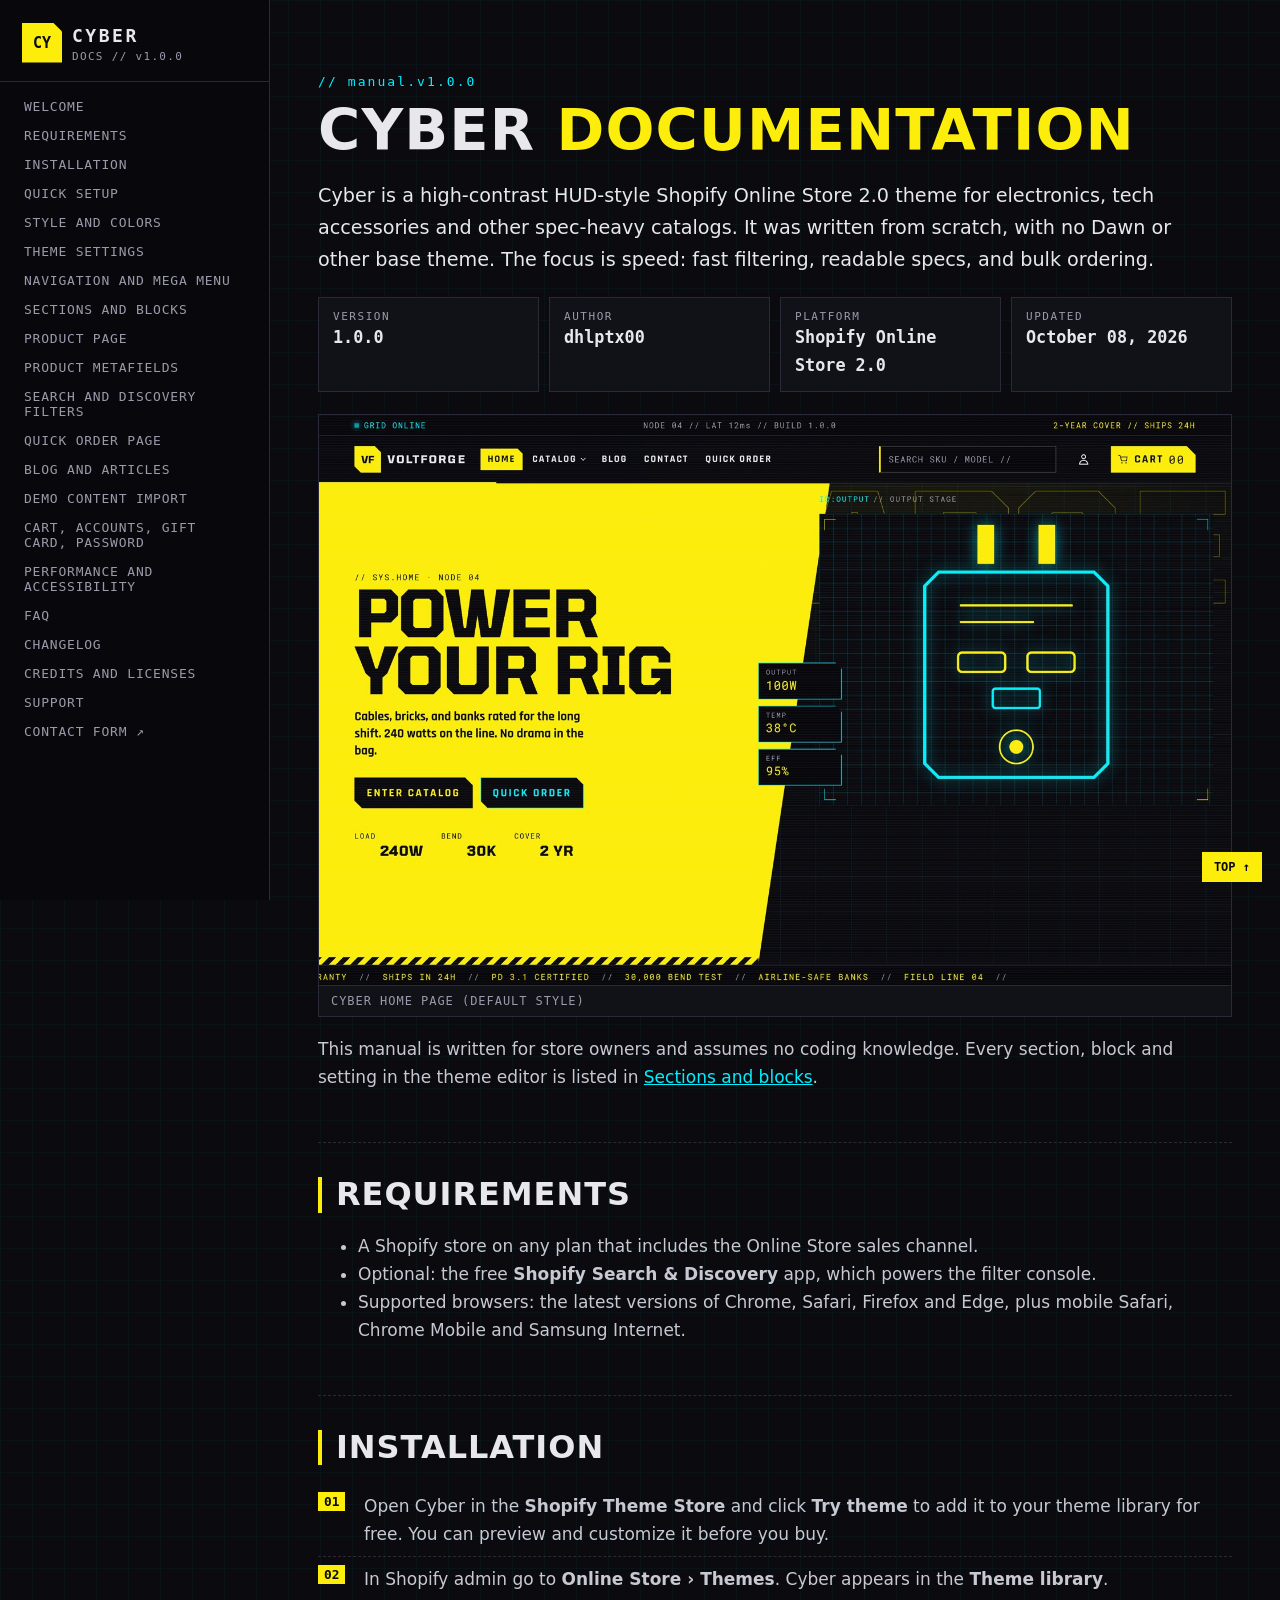
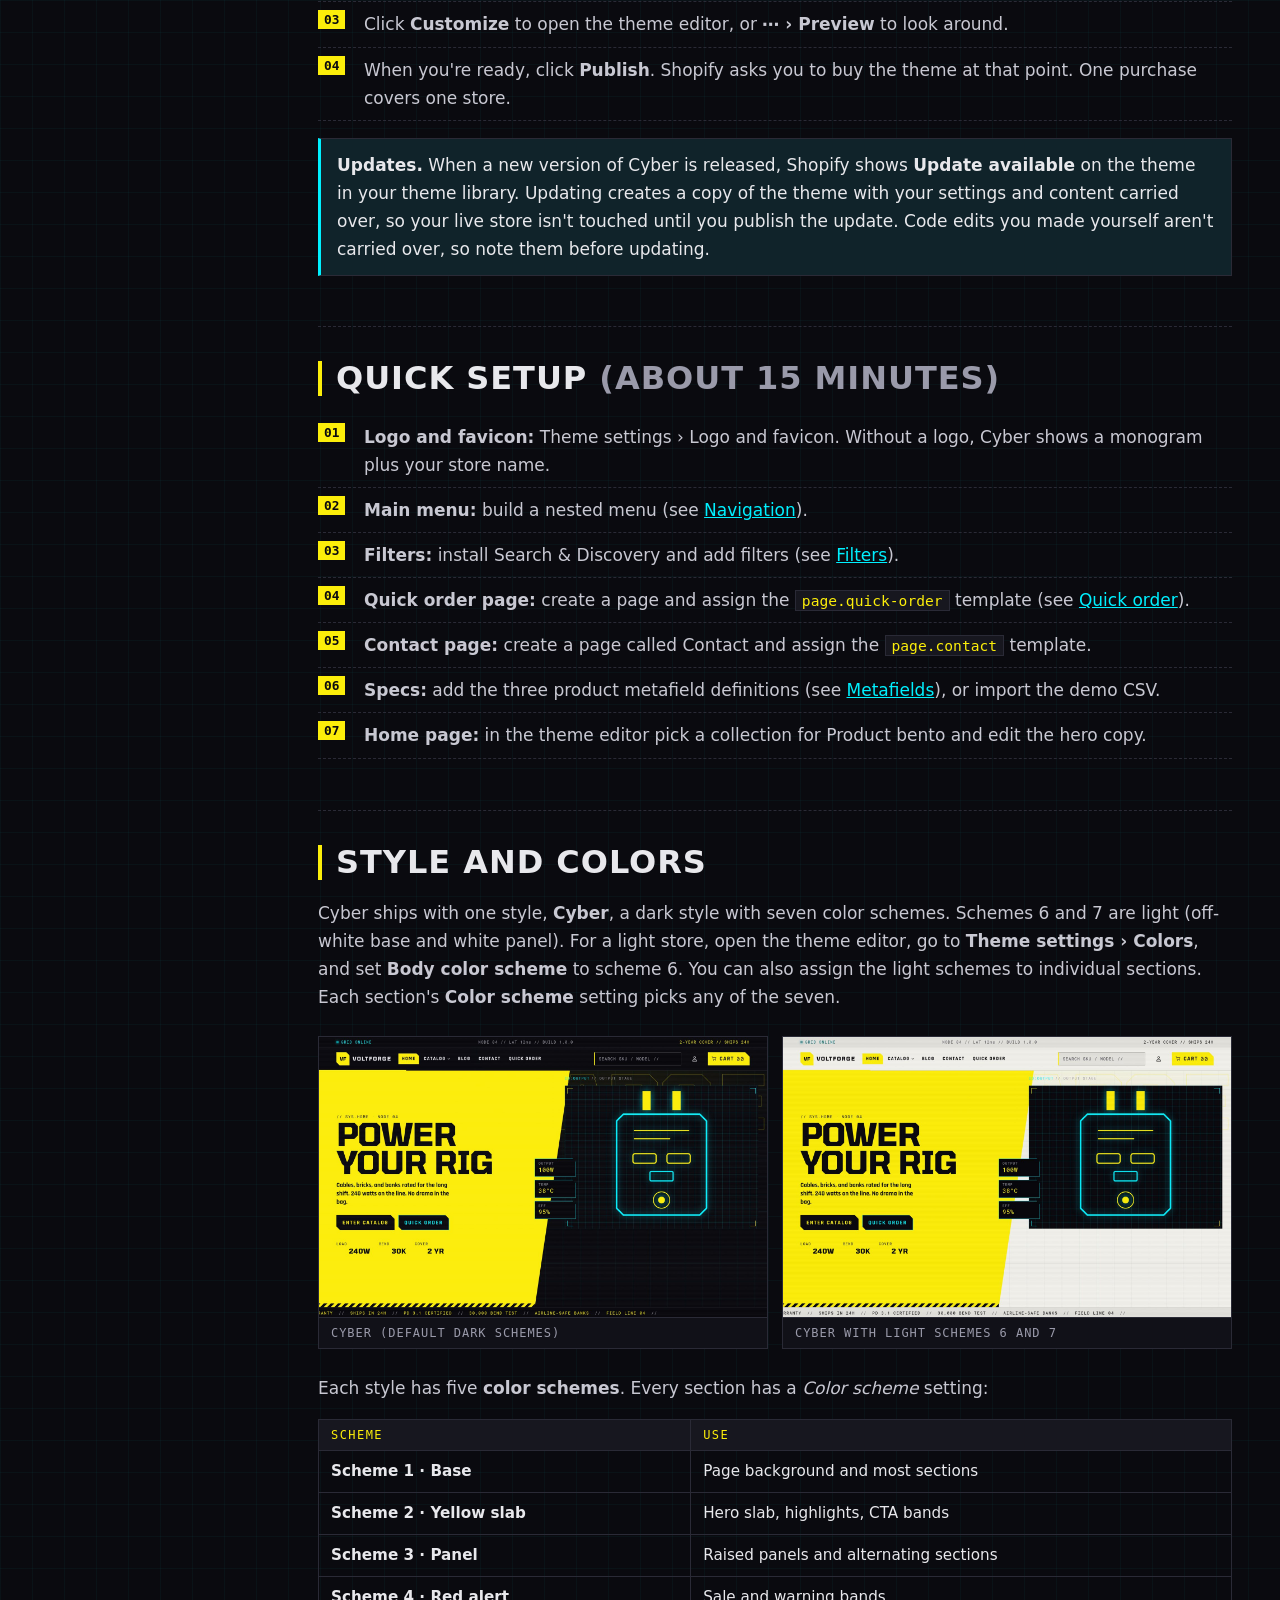
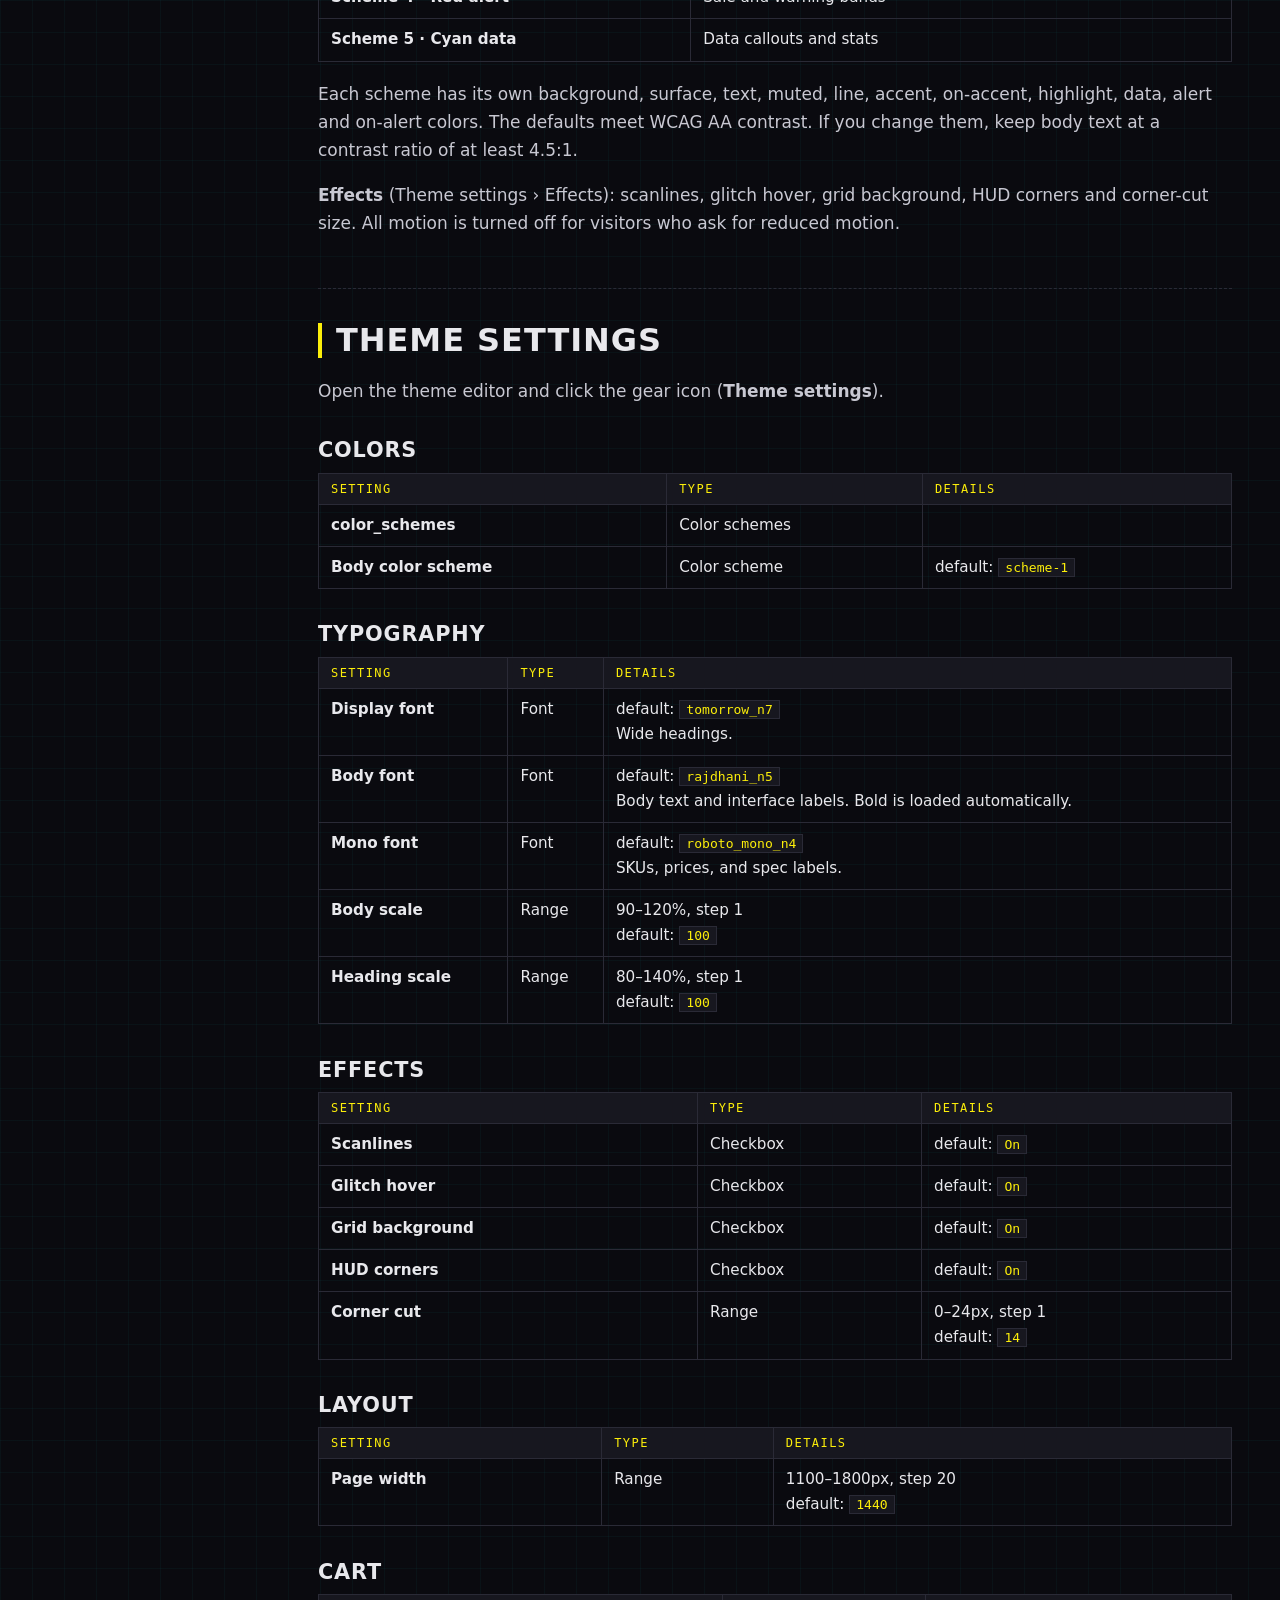
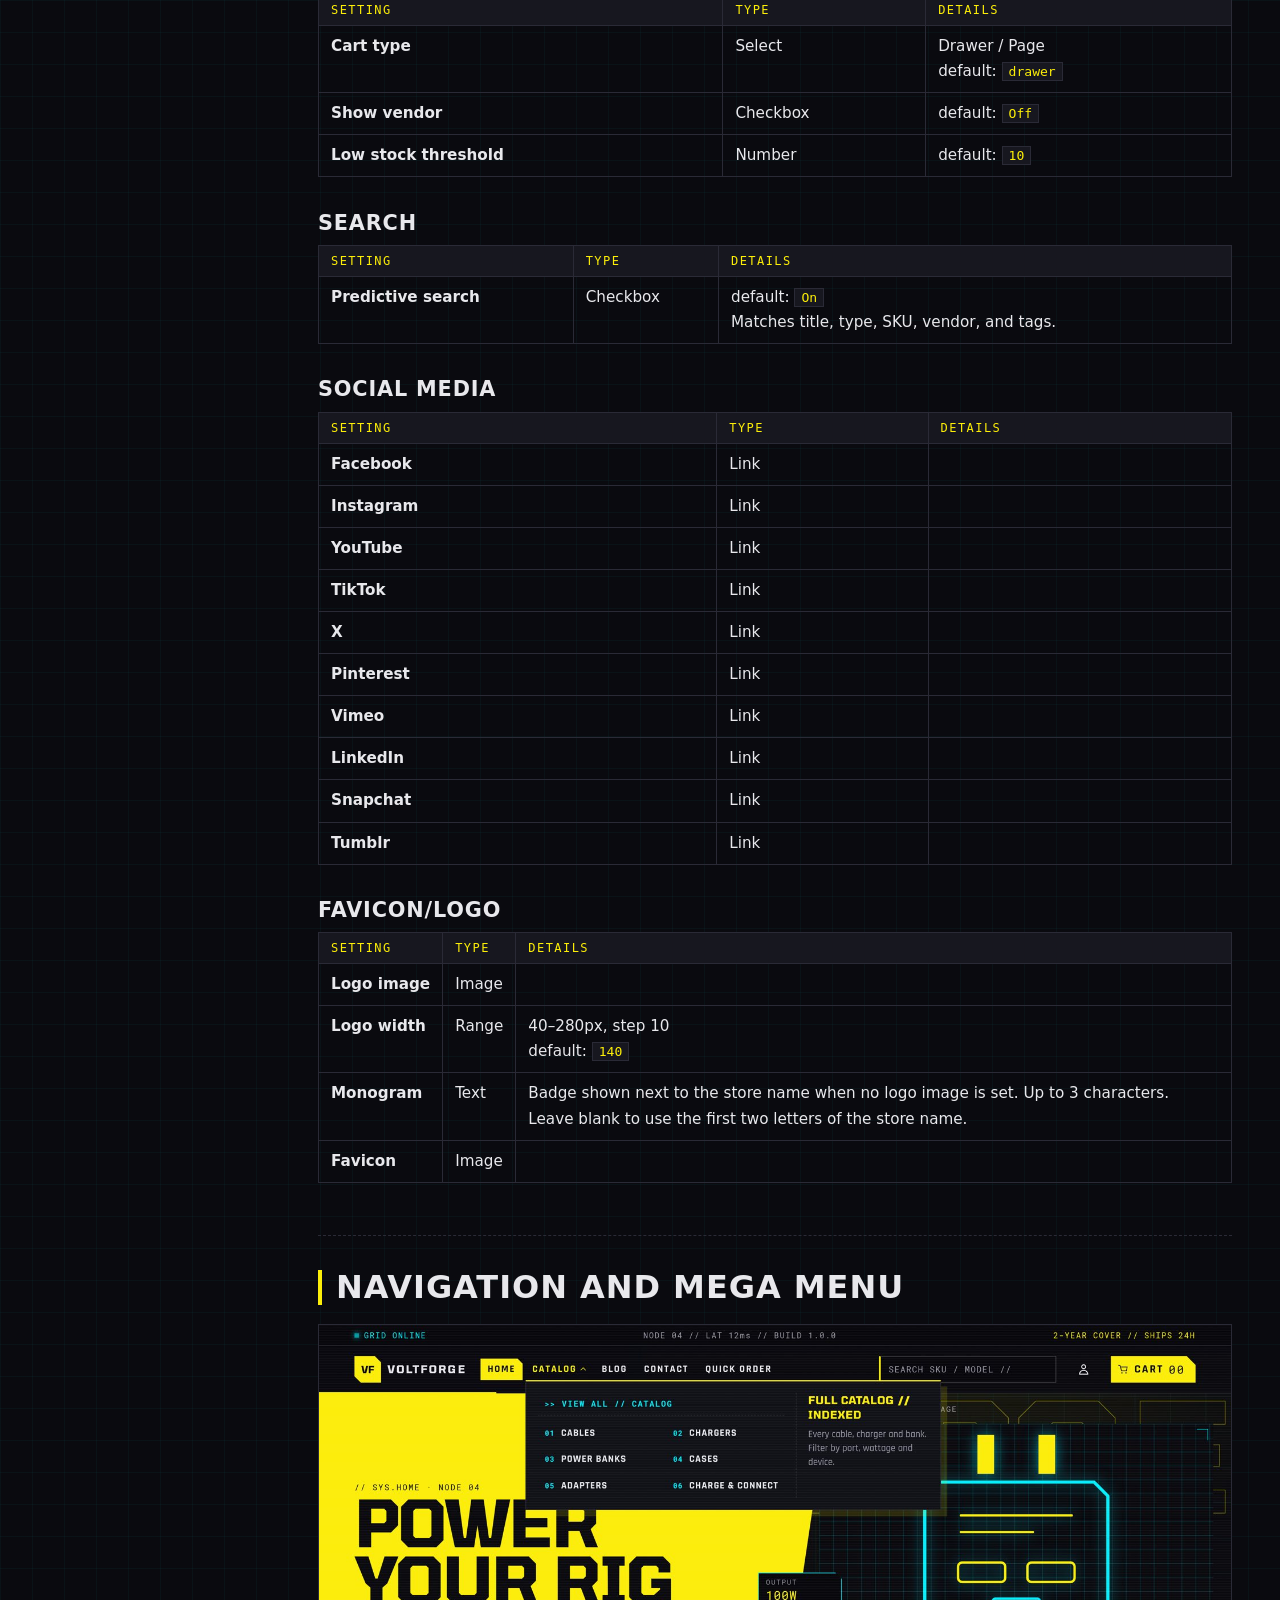
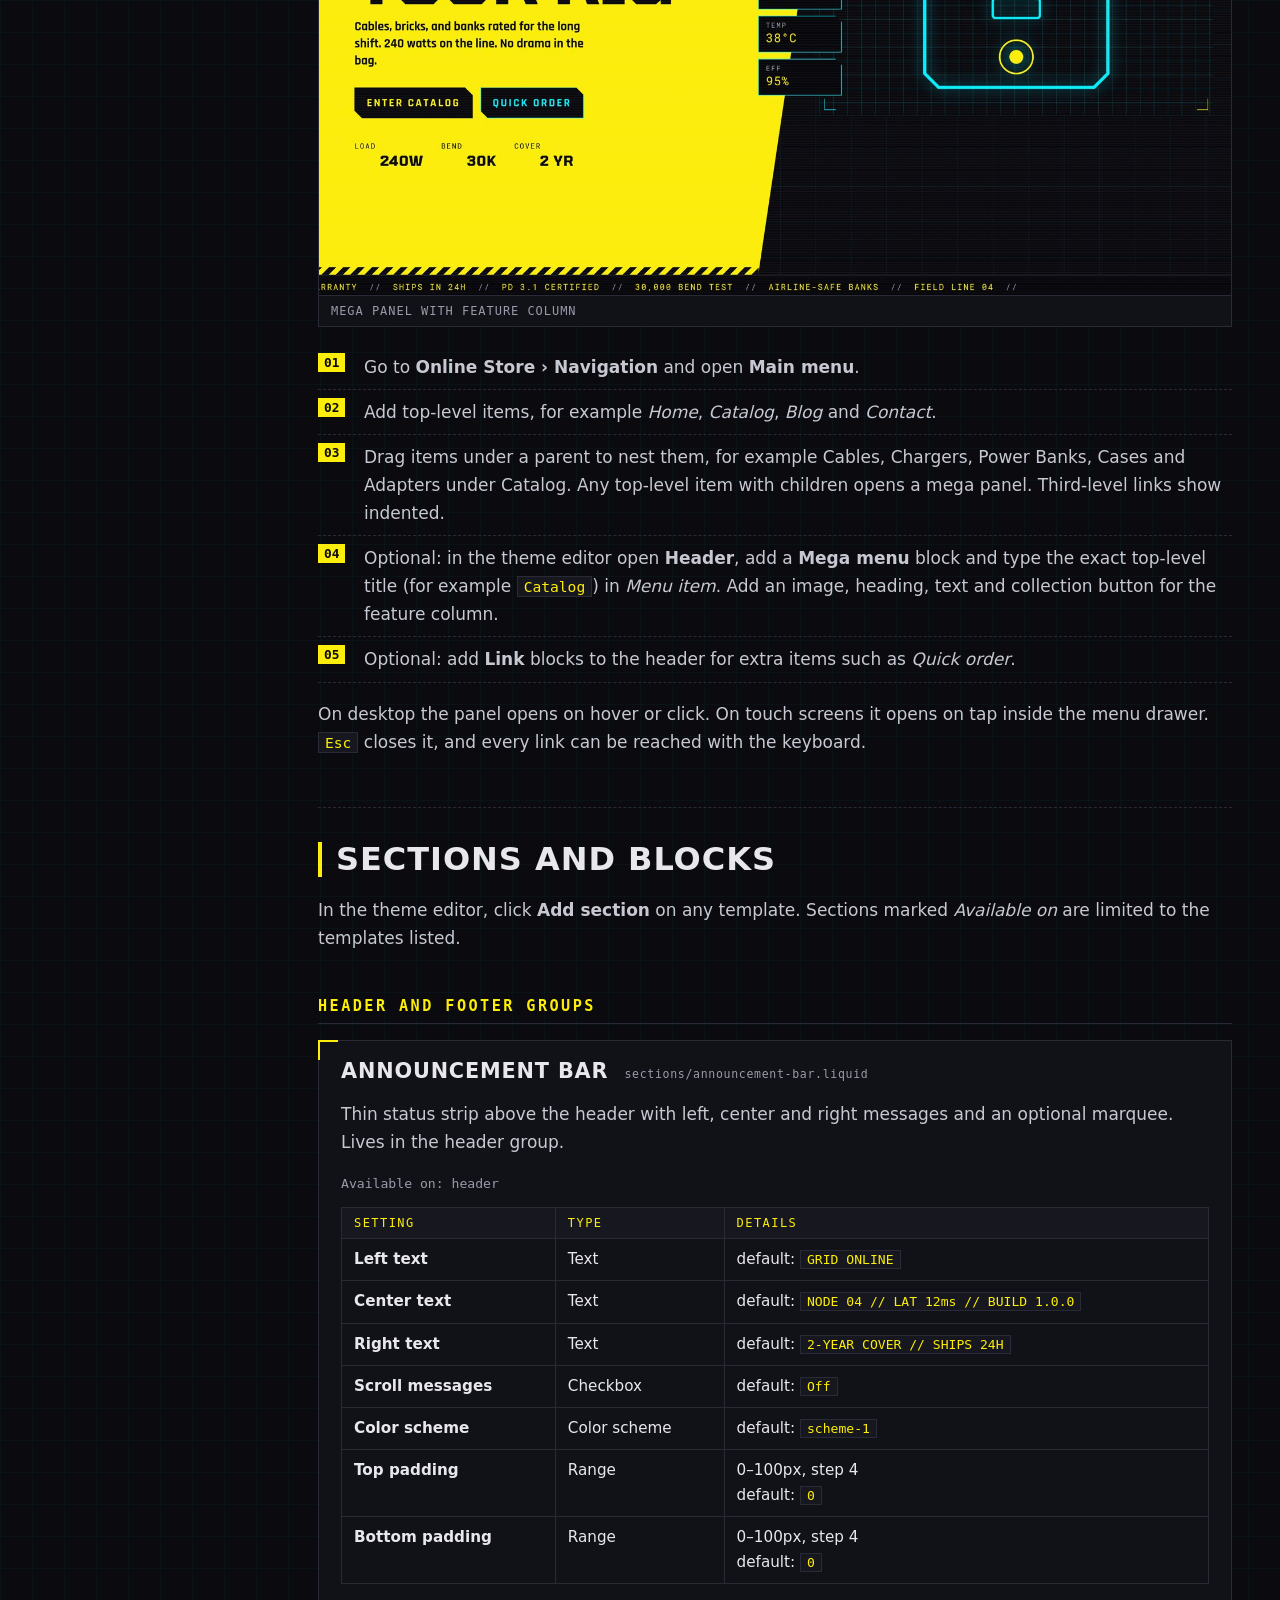
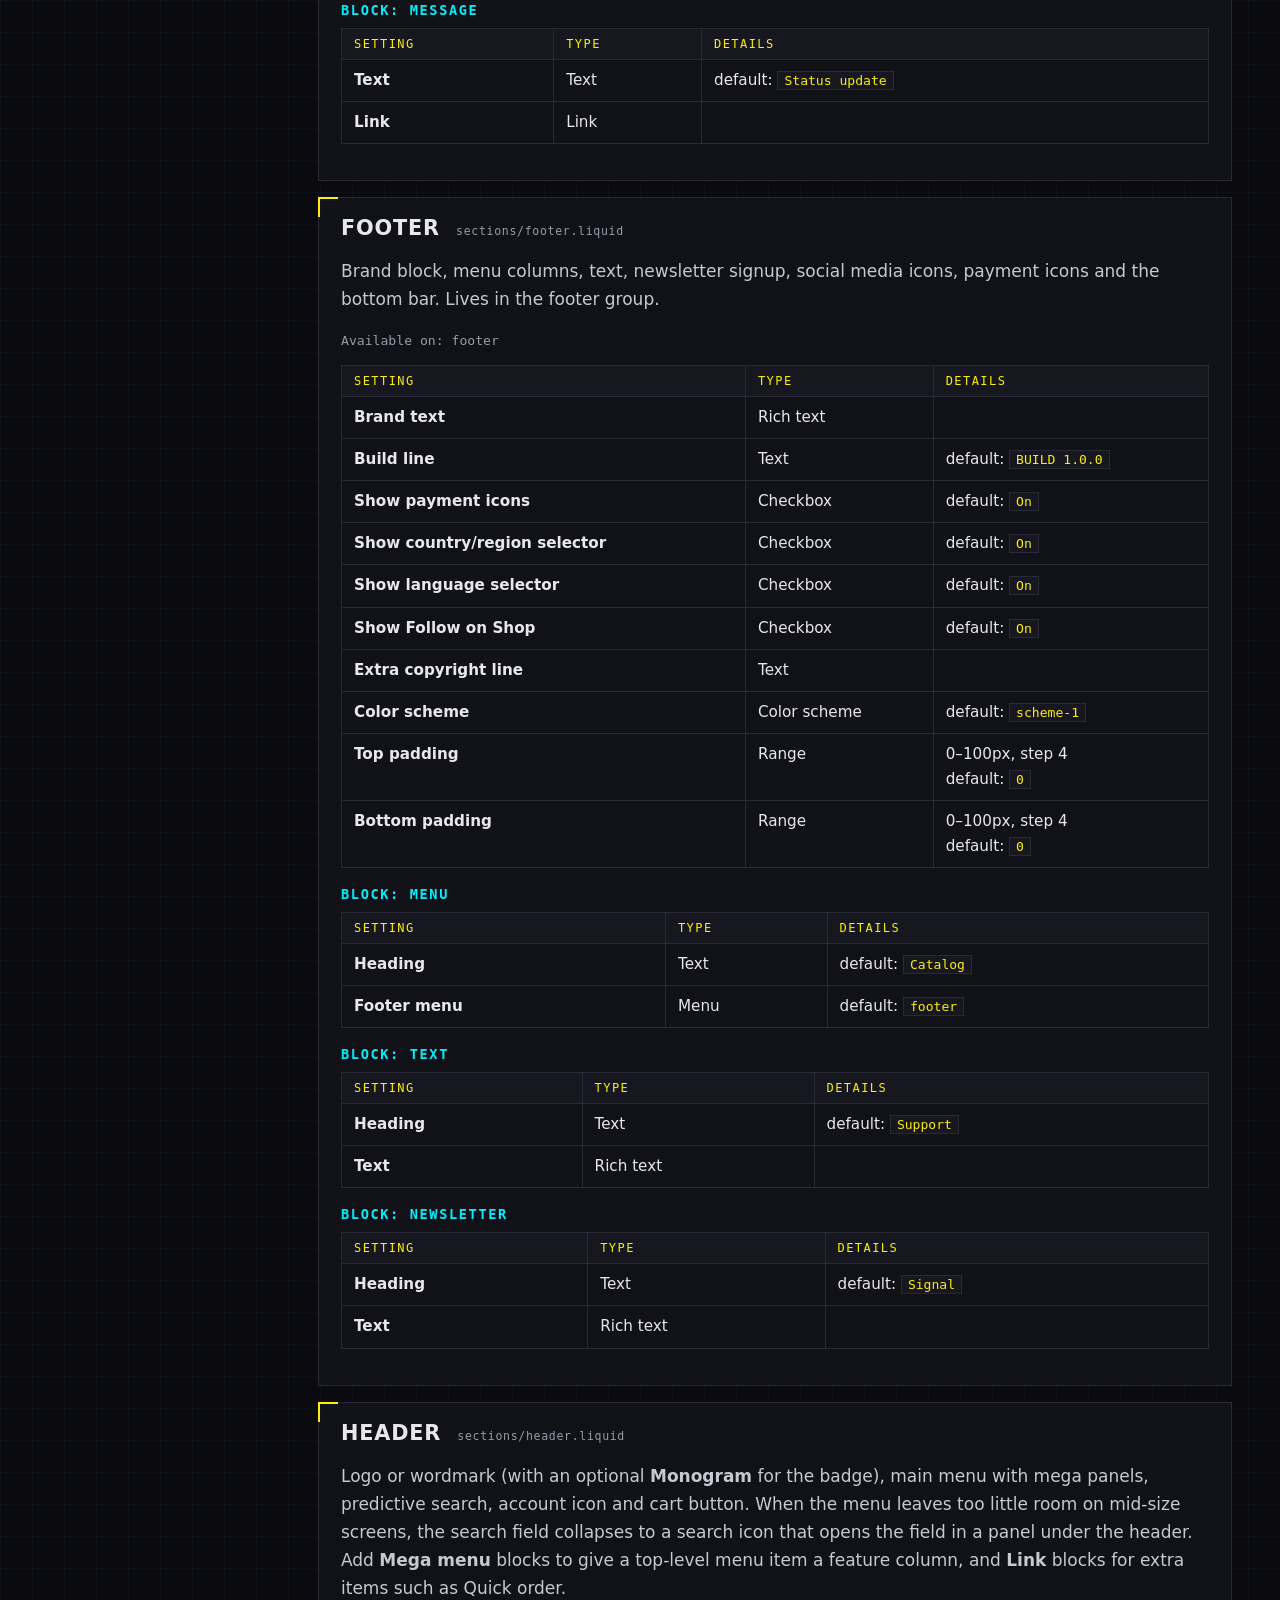
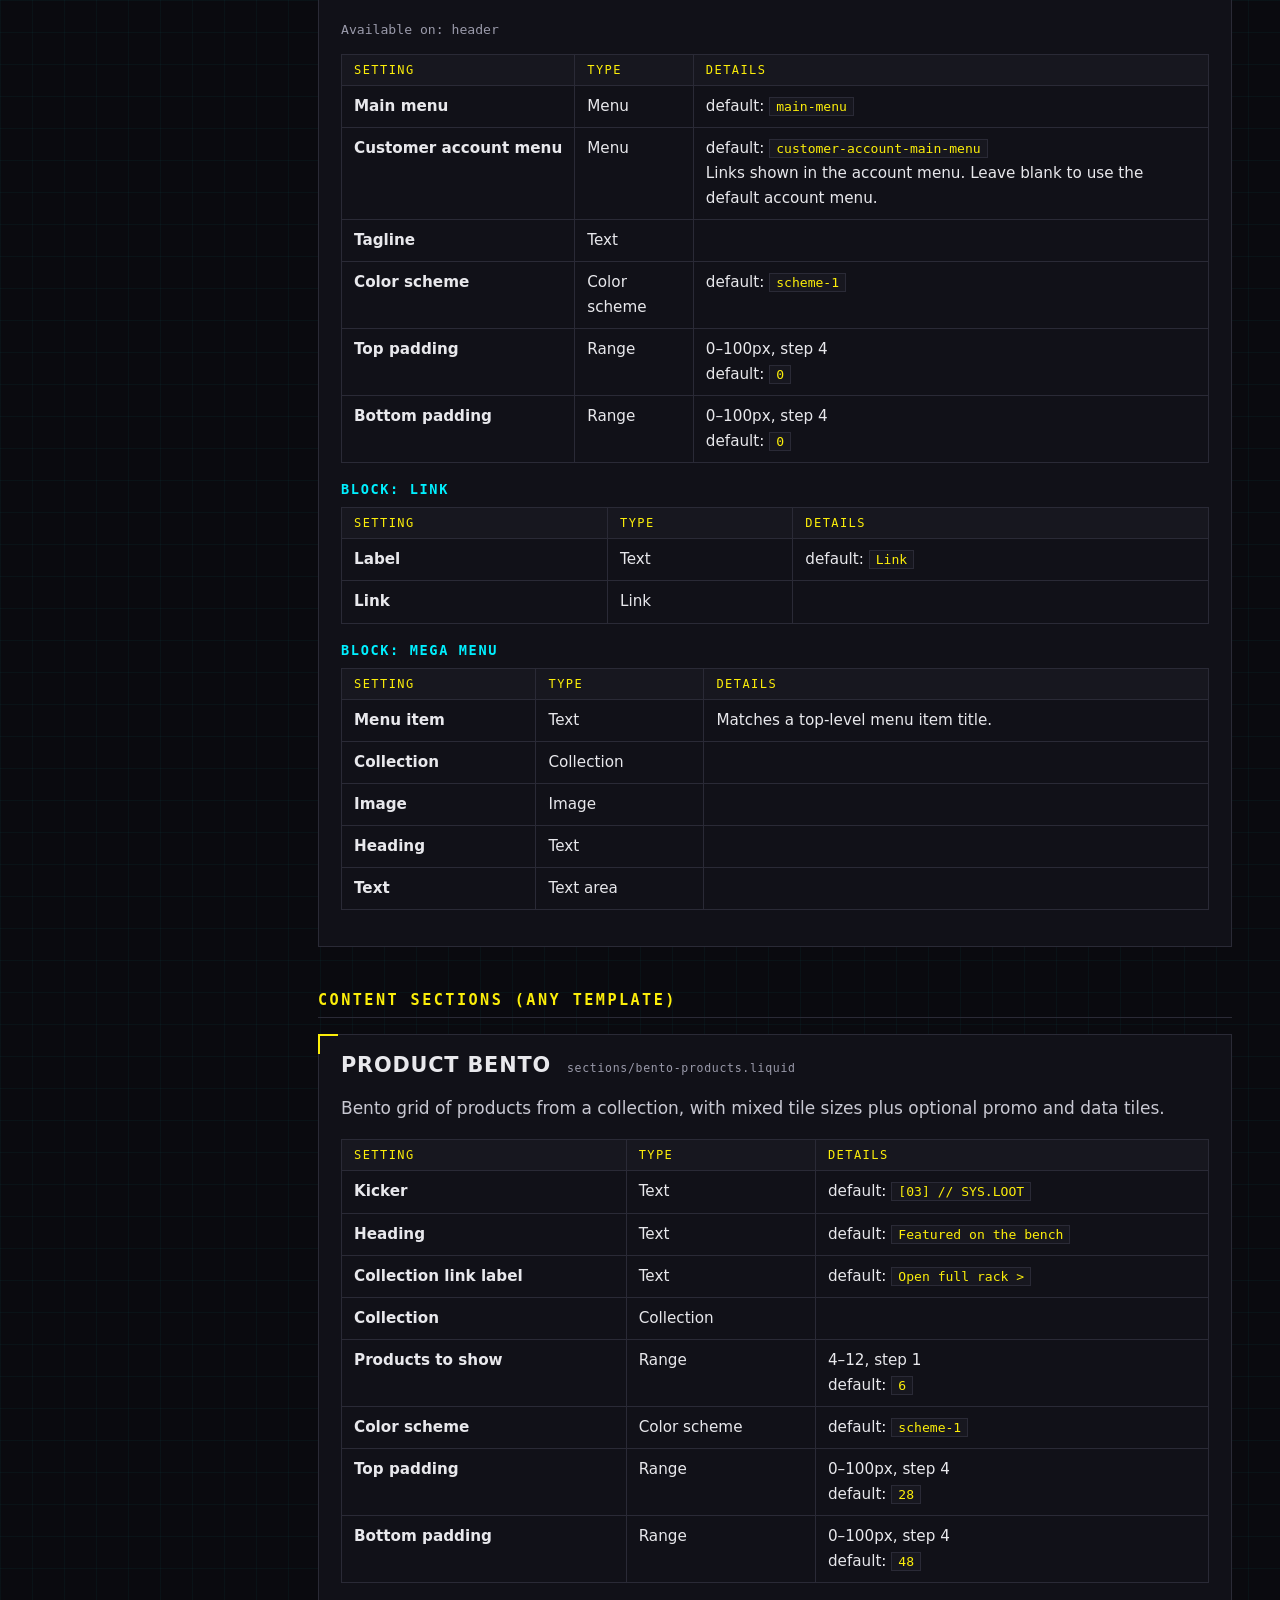
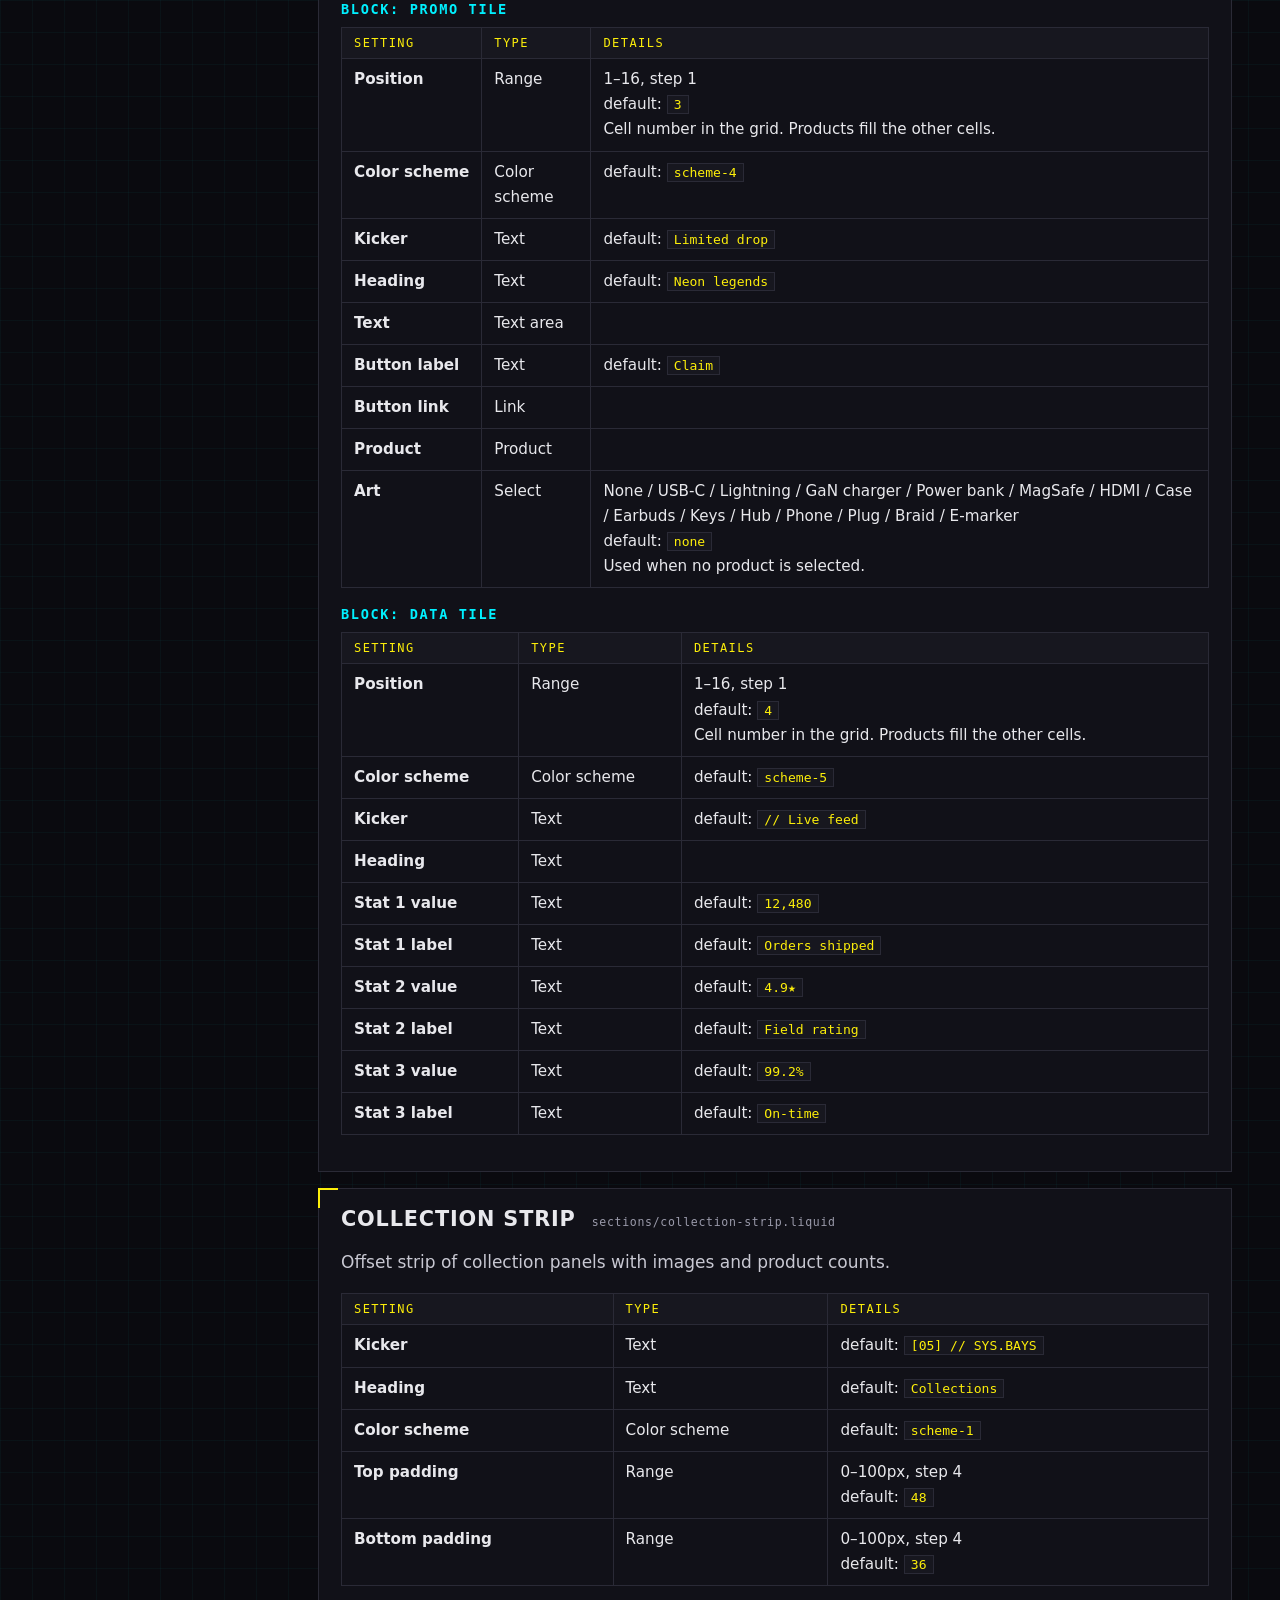
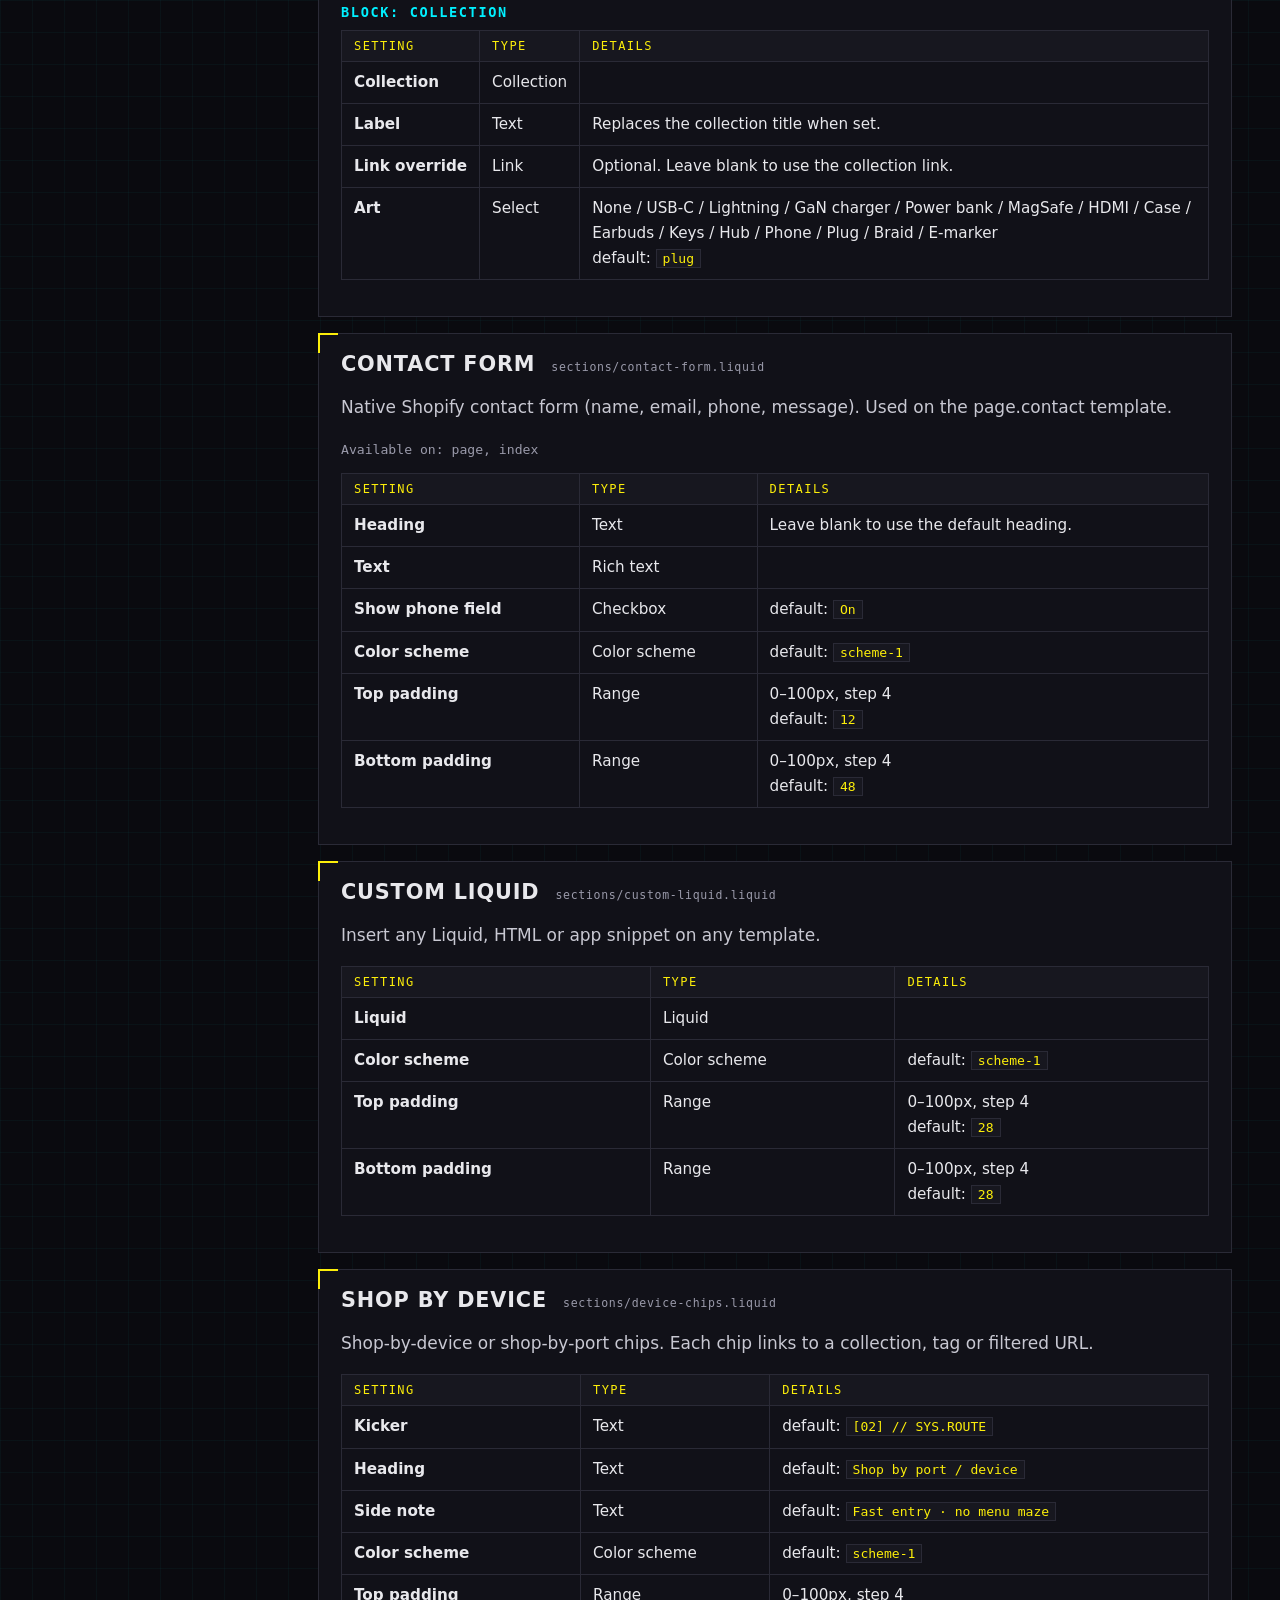
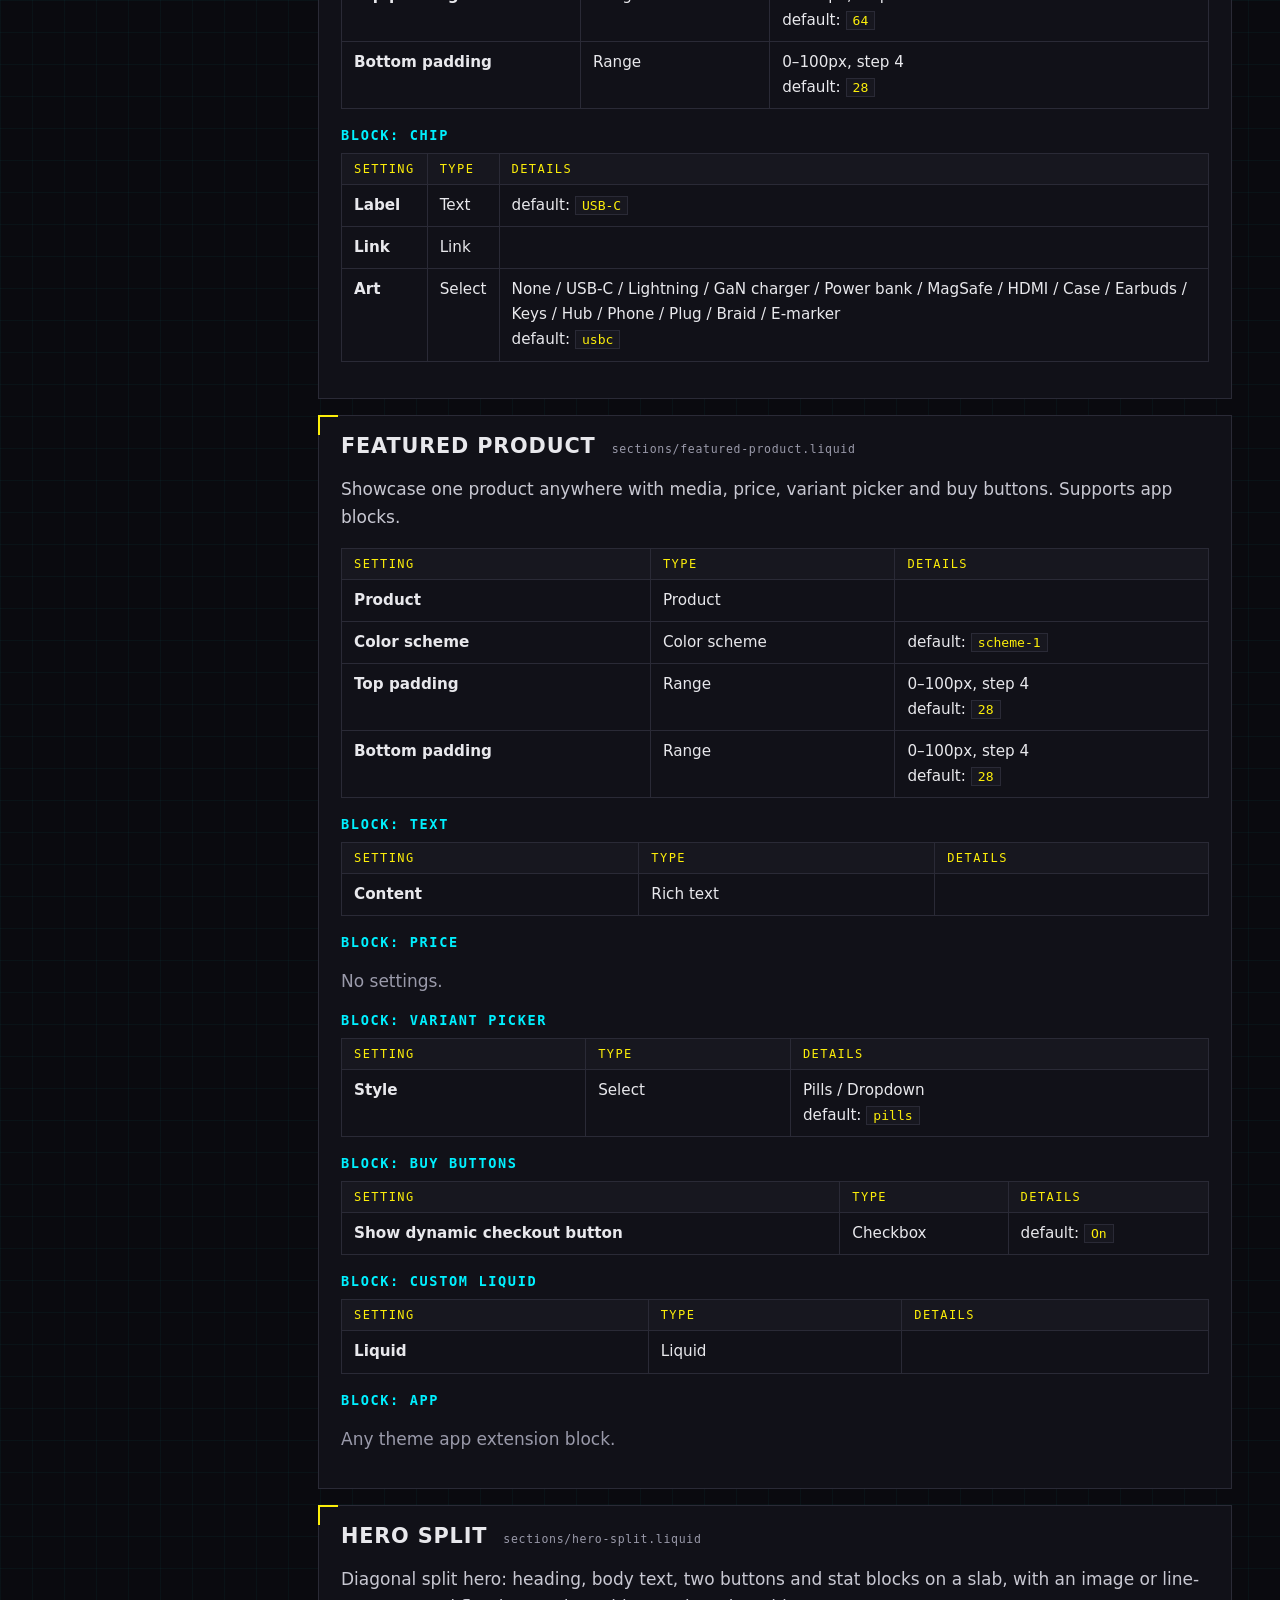
==== commit b4419017: "Docs: final screenshot pass on Voltforge (Charge & Connect filter collection, tax-exclusive product " ====
--- a/index.html
+++ b/index.html
@@ -125,7 +125,7 @@
 <figure class="shot"><img src="assets/img/password.jpg" alt="Password page" loading="lazy"><figcaption>Password page</figcaption></figure></section>
 
 <section id="performance"><h2>Performance and accessibility</h2>
-<p>Cyber uses vanilla JavaScript with no frameworks, per-area CSS, lazy responsive images and fonts from the Shopify font library. Lighthouse results on the demo catalog: desktop performance 99–100 and mobile performance 84–85 (home, product, collection), with accessibility at 96–97. Most of the remaining mobile cost comes from Shopify's own scripts (analytics and the Shopify account component), which every theme loads.</p>
+<p>Cyber uses vanilla JavaScript with no frameworks, per-area CSS, lazy responsive images and fonts from the Shopify font library. Lighthouse results on the demo catalog: desktop performance 100 and mobile performance 80–91 (home, product, collection), with accessibility at 100. Most of the remaining mobile cost comes from Shopify's own scripts (analytics and the Shopify account component), which every theme loads.</p>
 <ul><li>Keyboard navigation everywhere, including mega panels and the filter console. Focus is always visible.</li><li>All animations respect reduced-motion preferences.</li><li>Upload product images at 1200px or larger. Cyber serves the right size for each screen.</li></ul></section>
 
 <section id="faq"><h2>FAQ</h2>
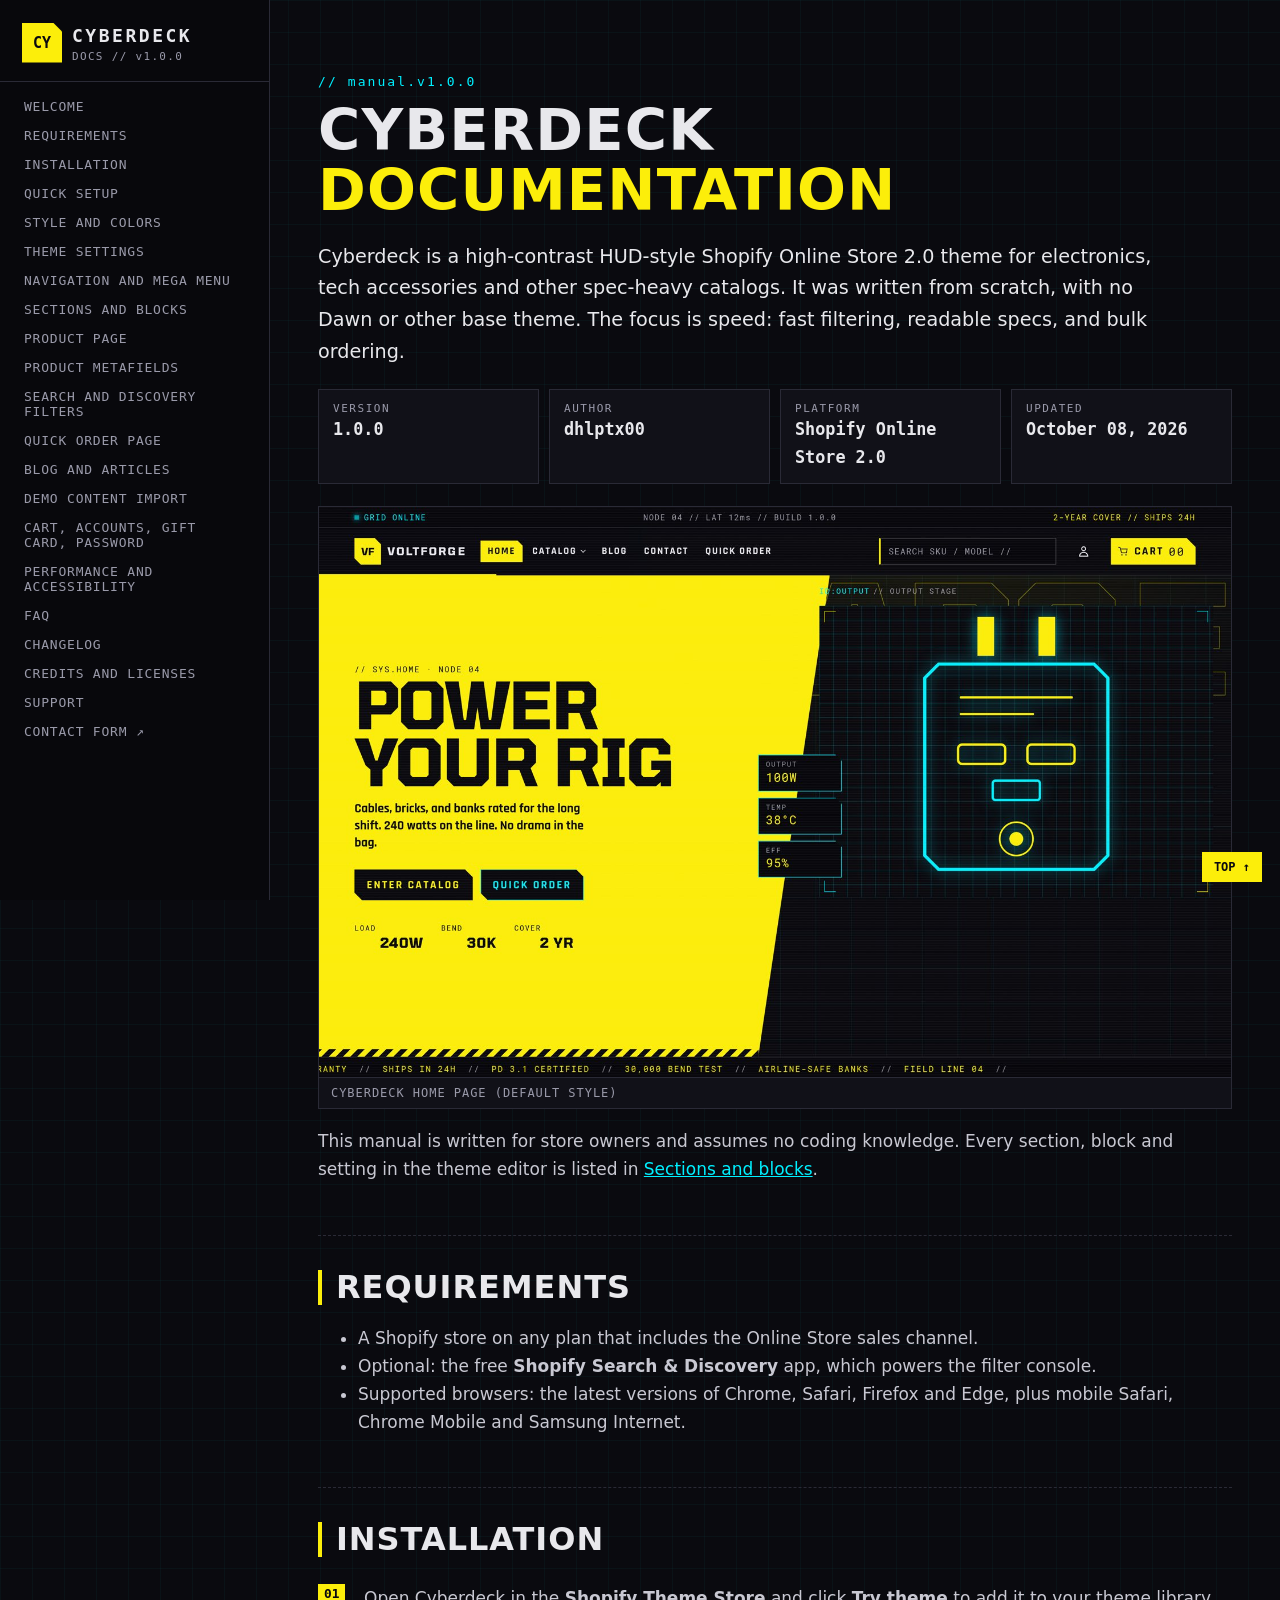
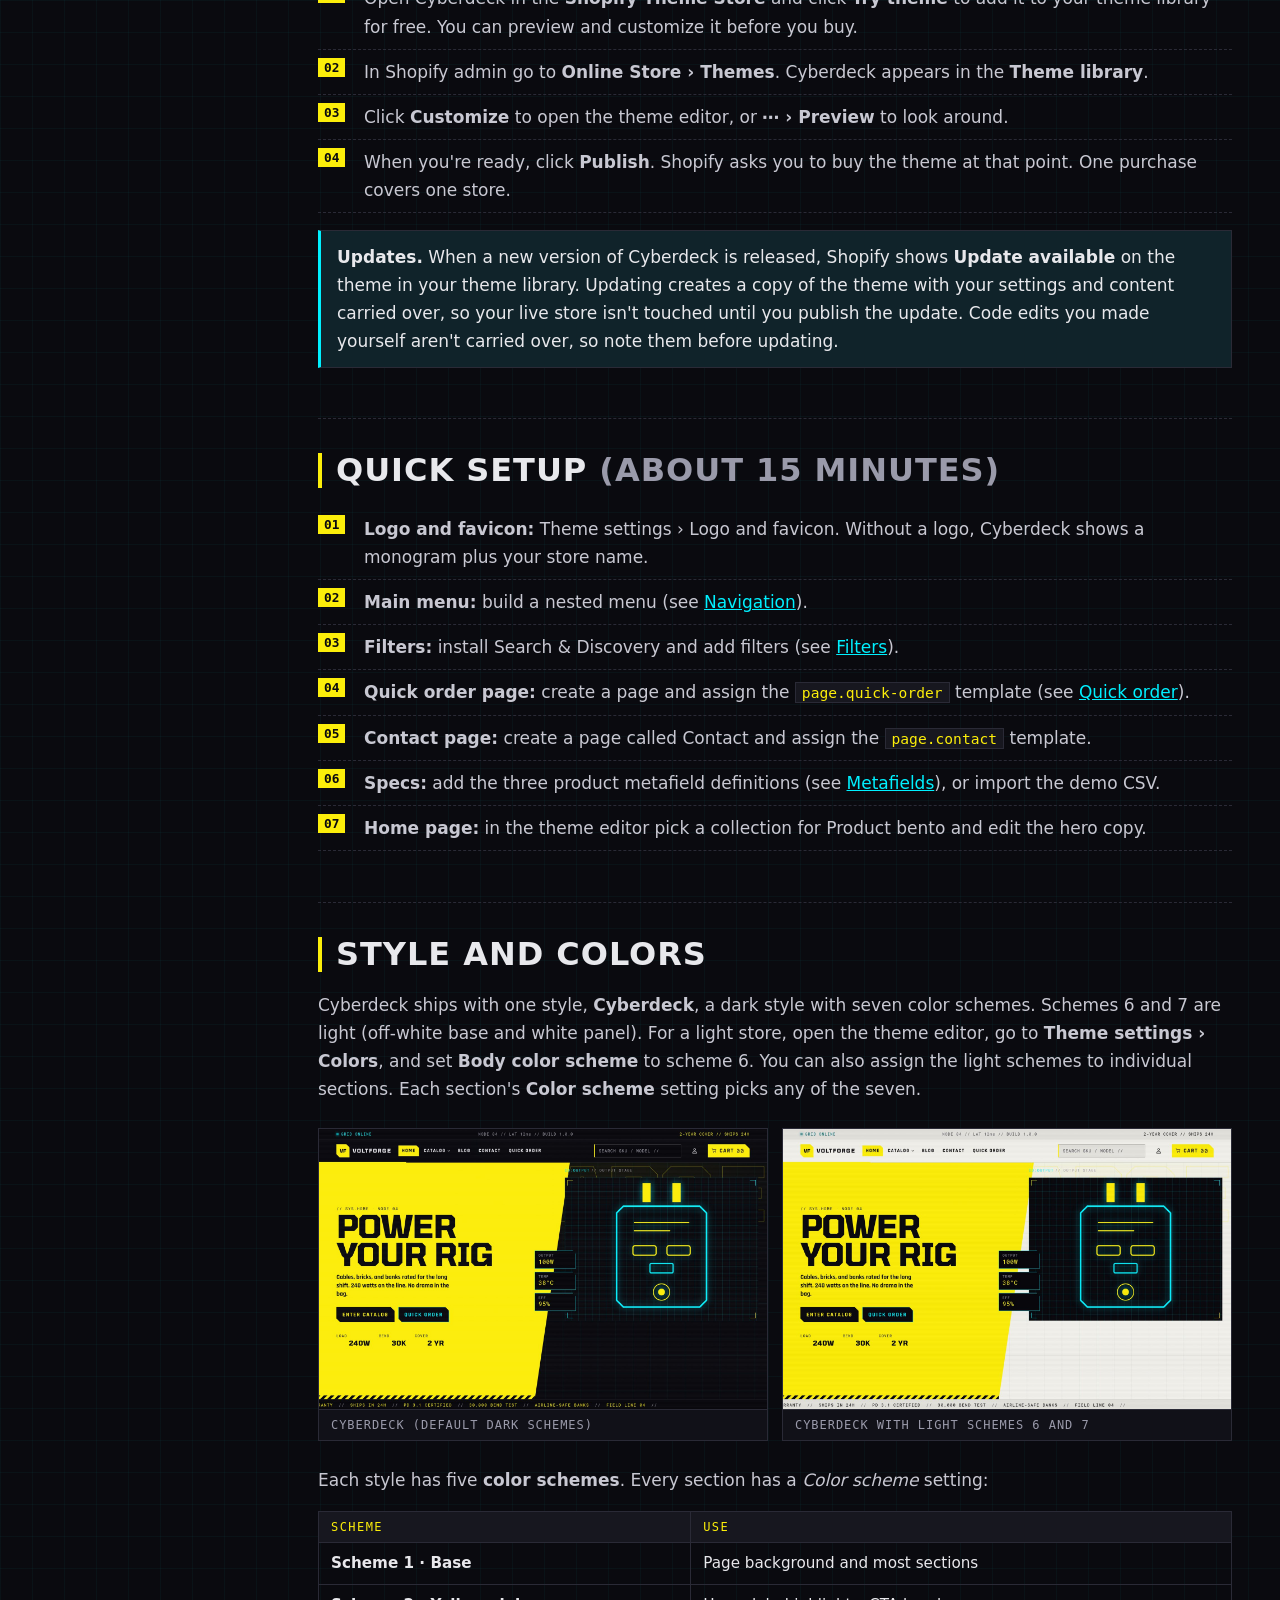
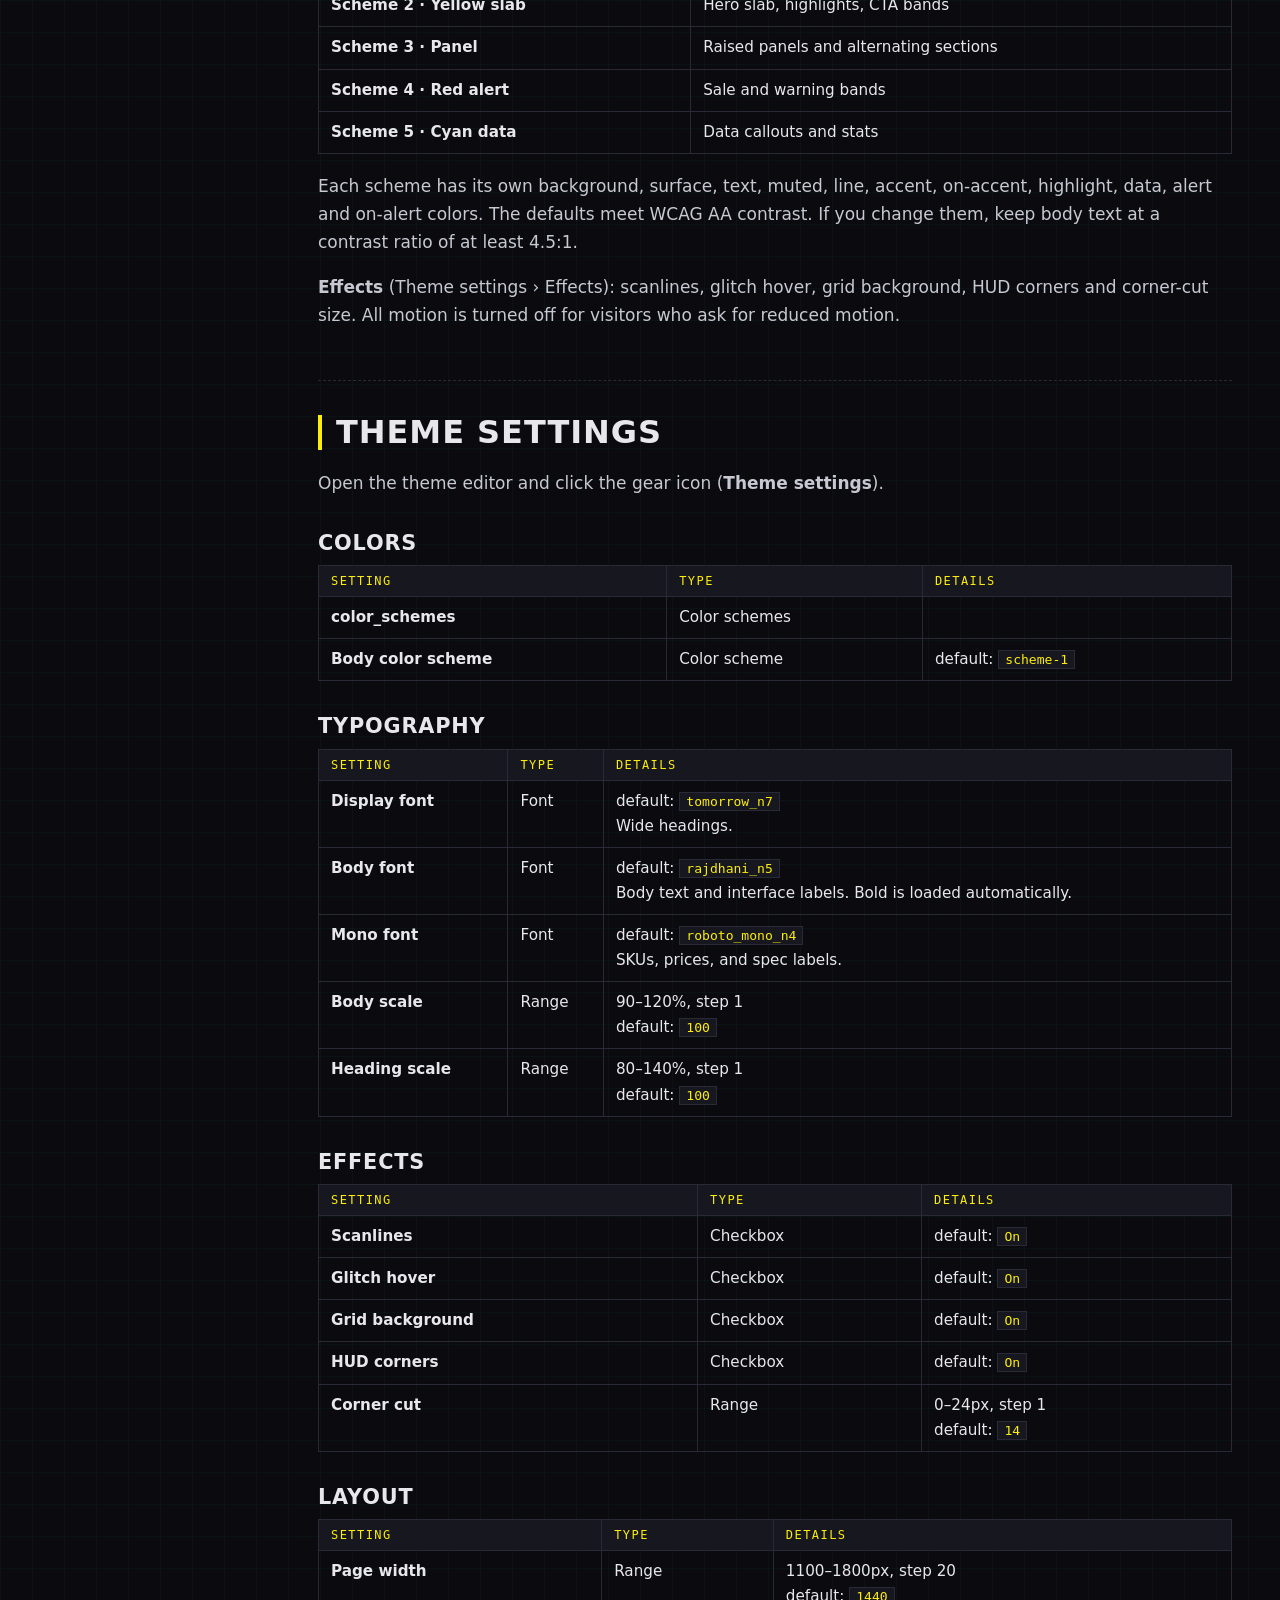
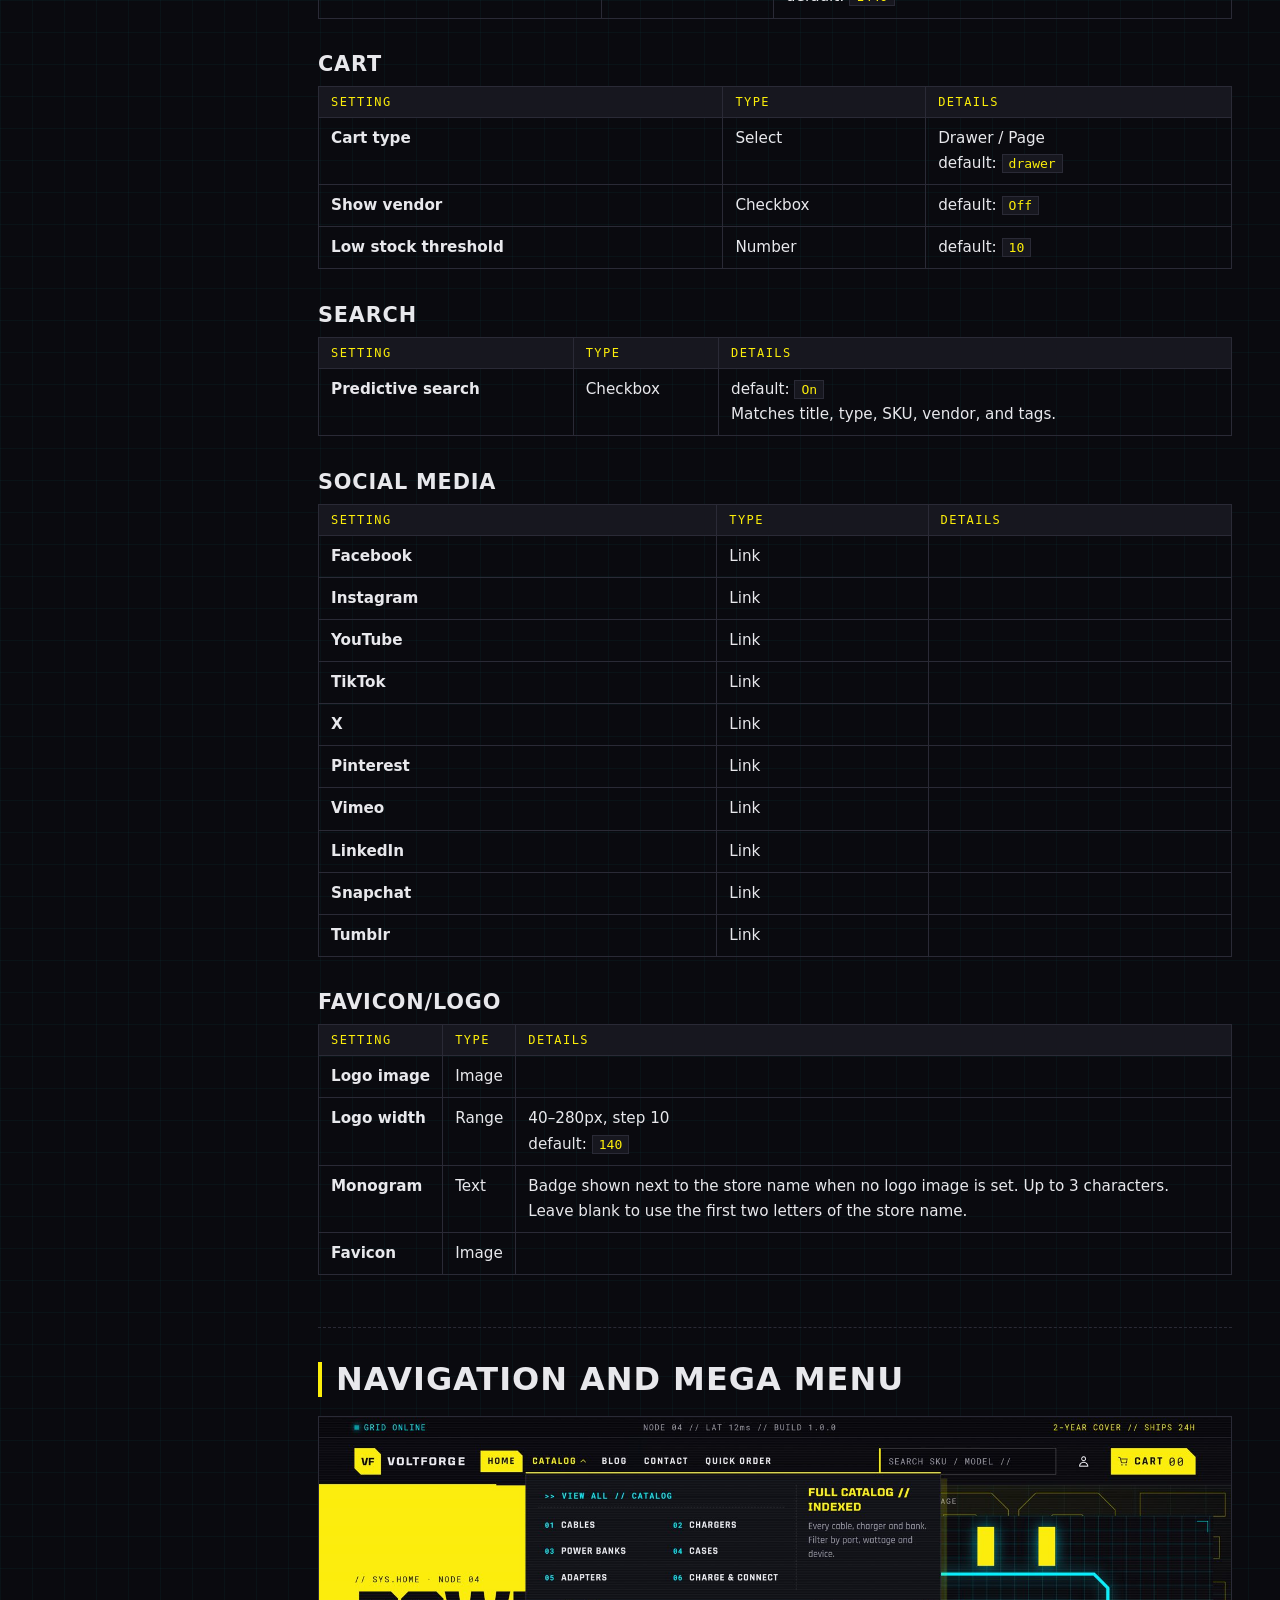
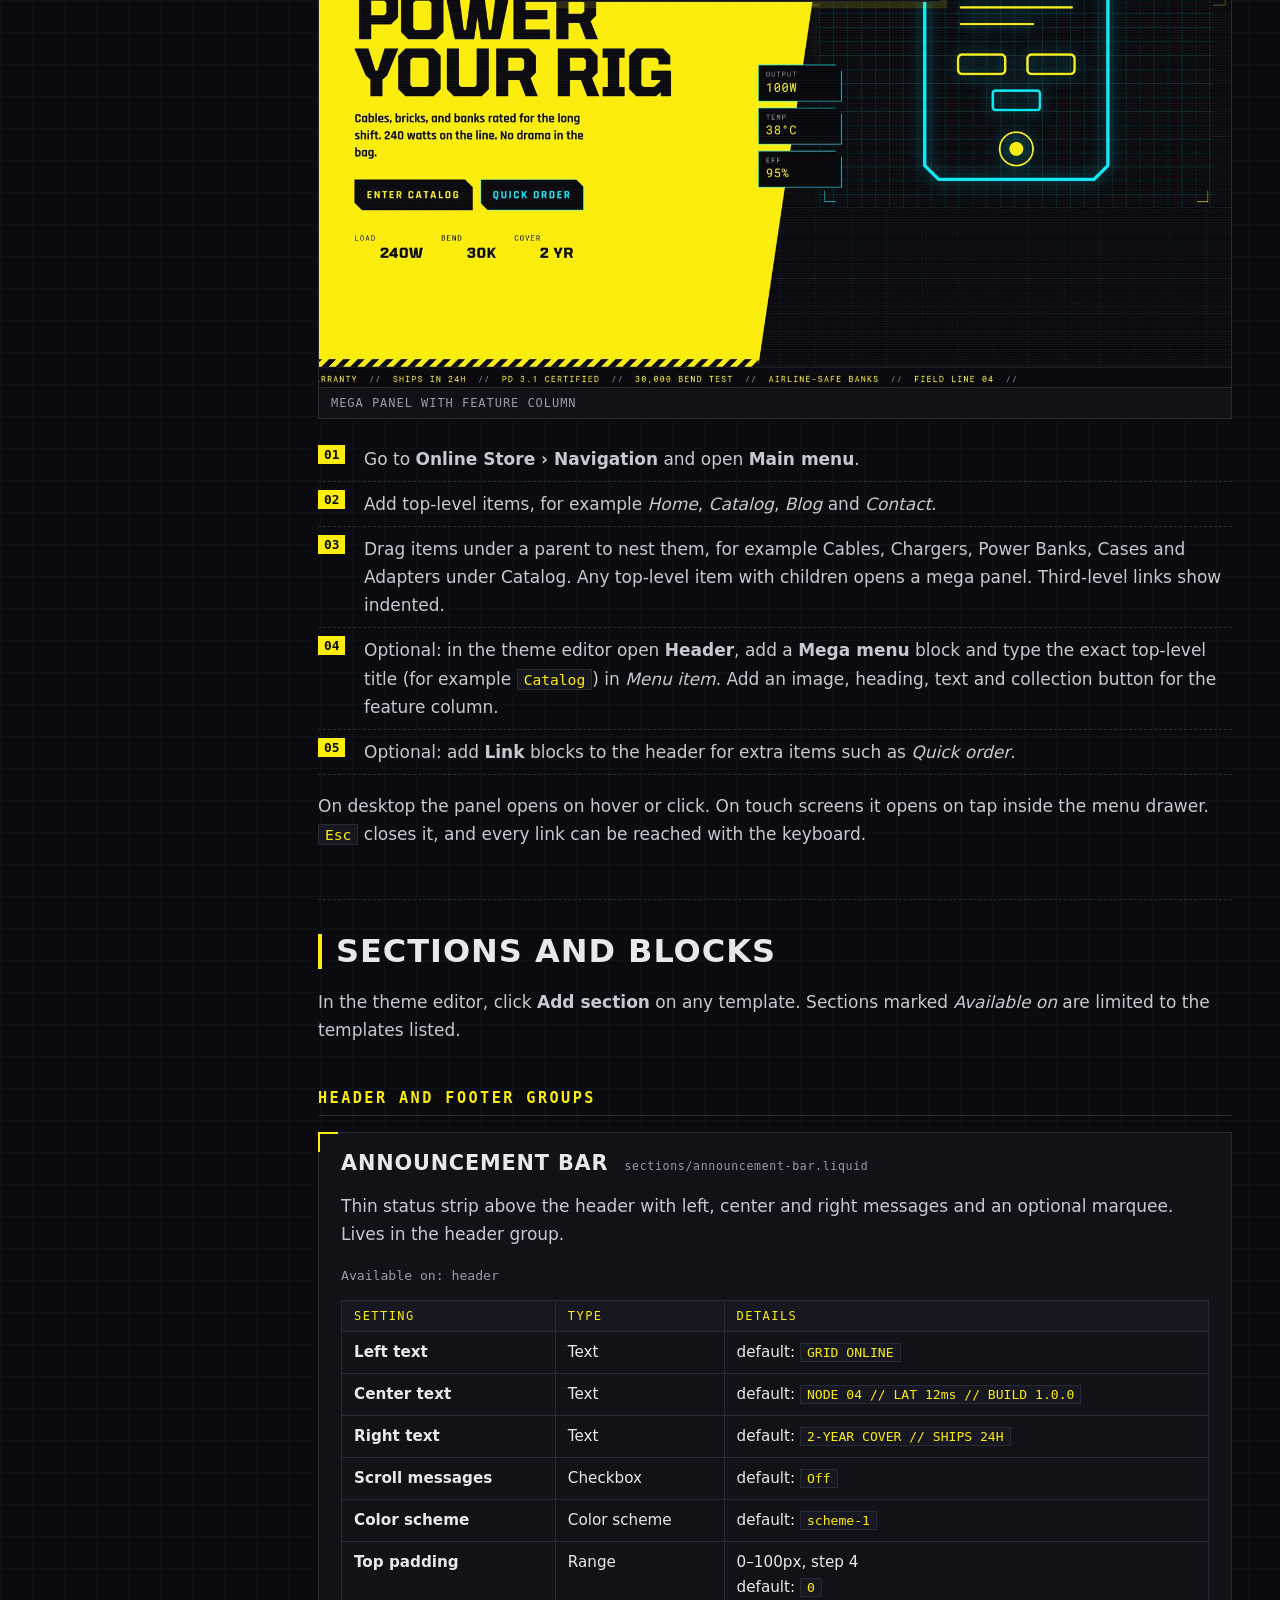
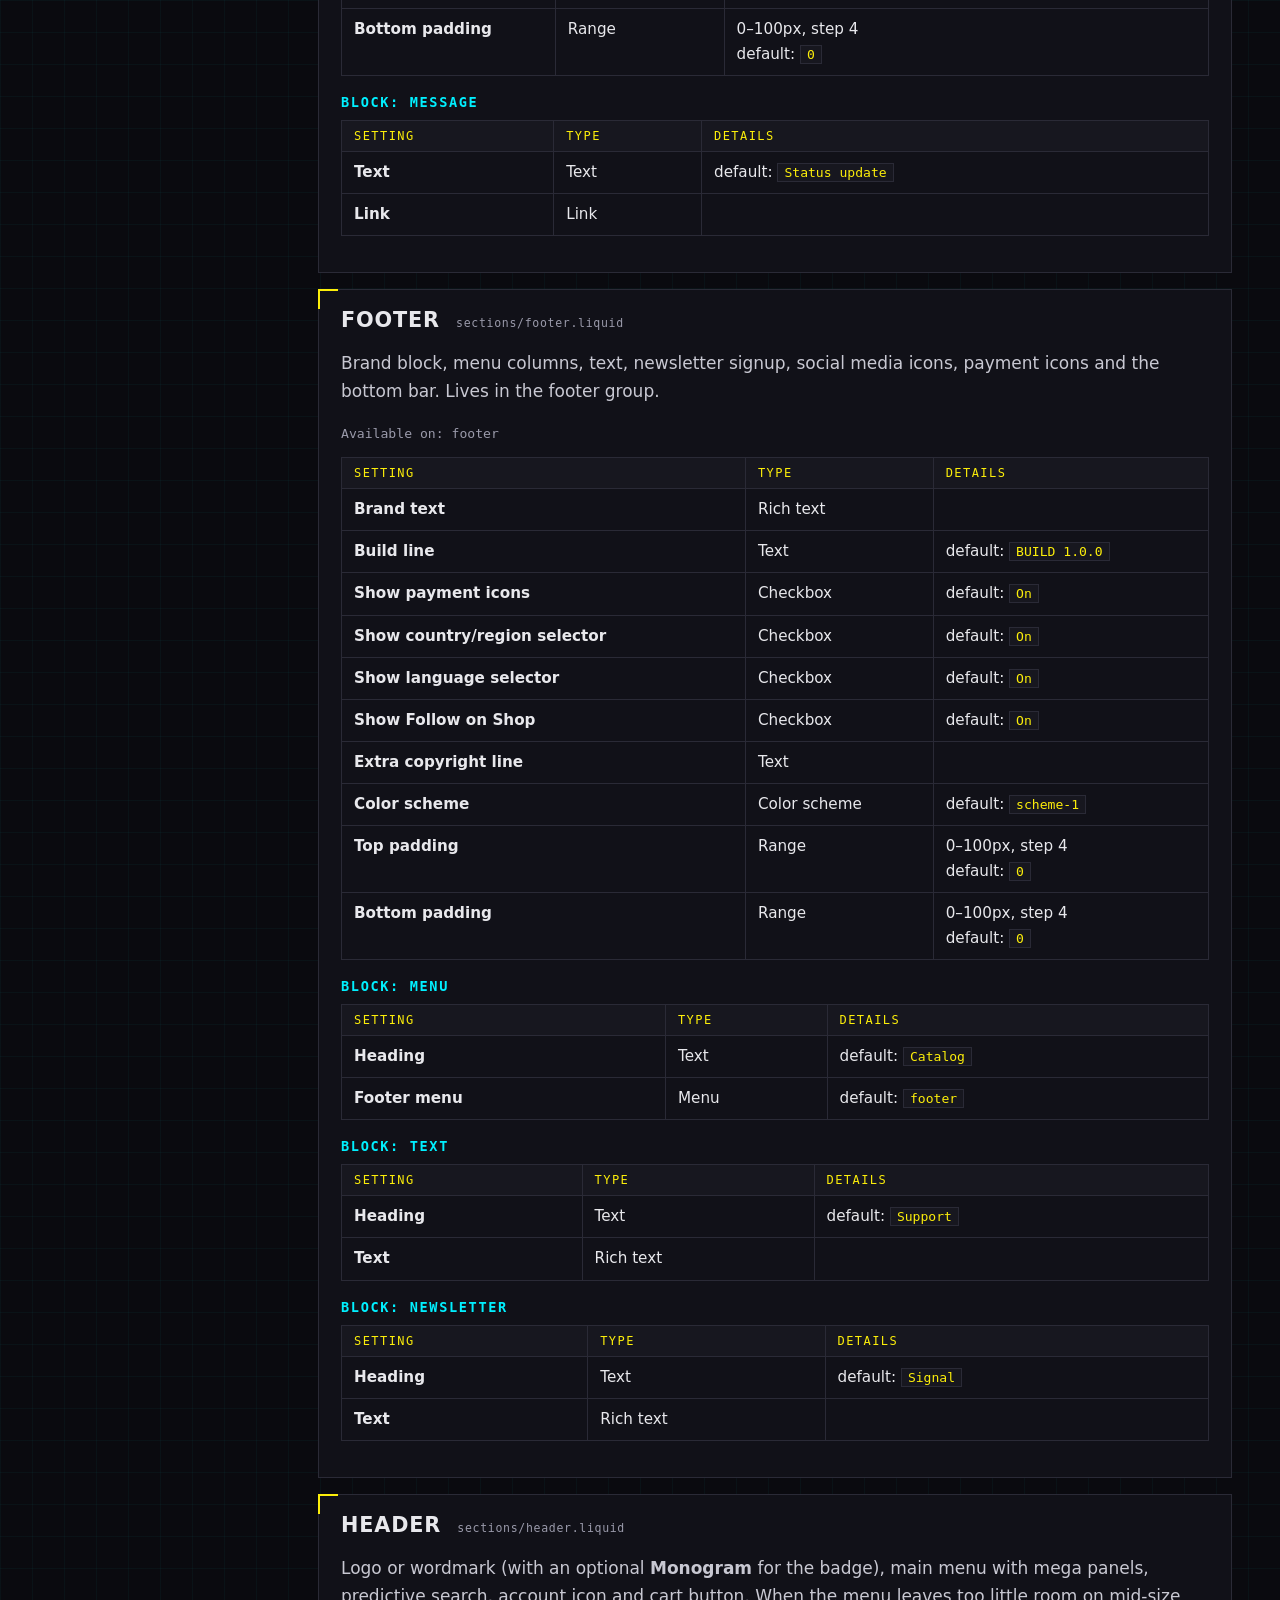
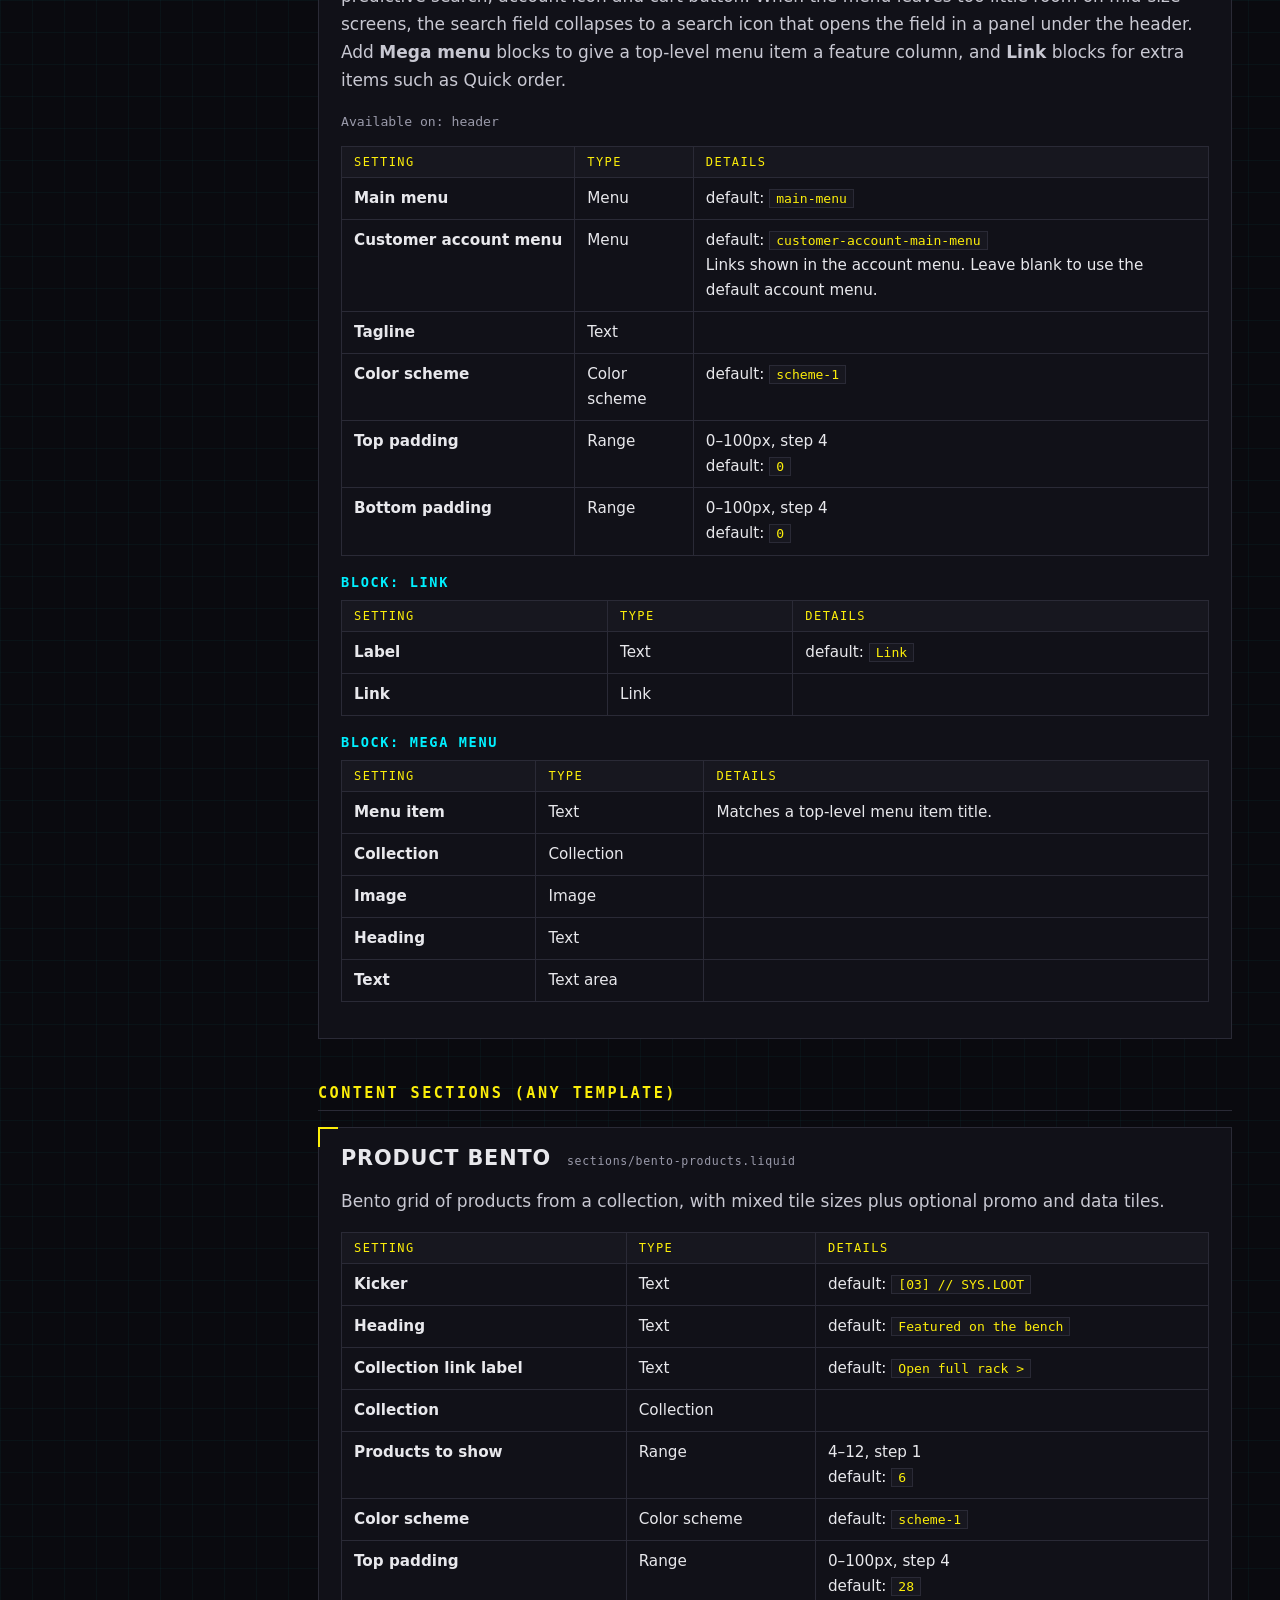
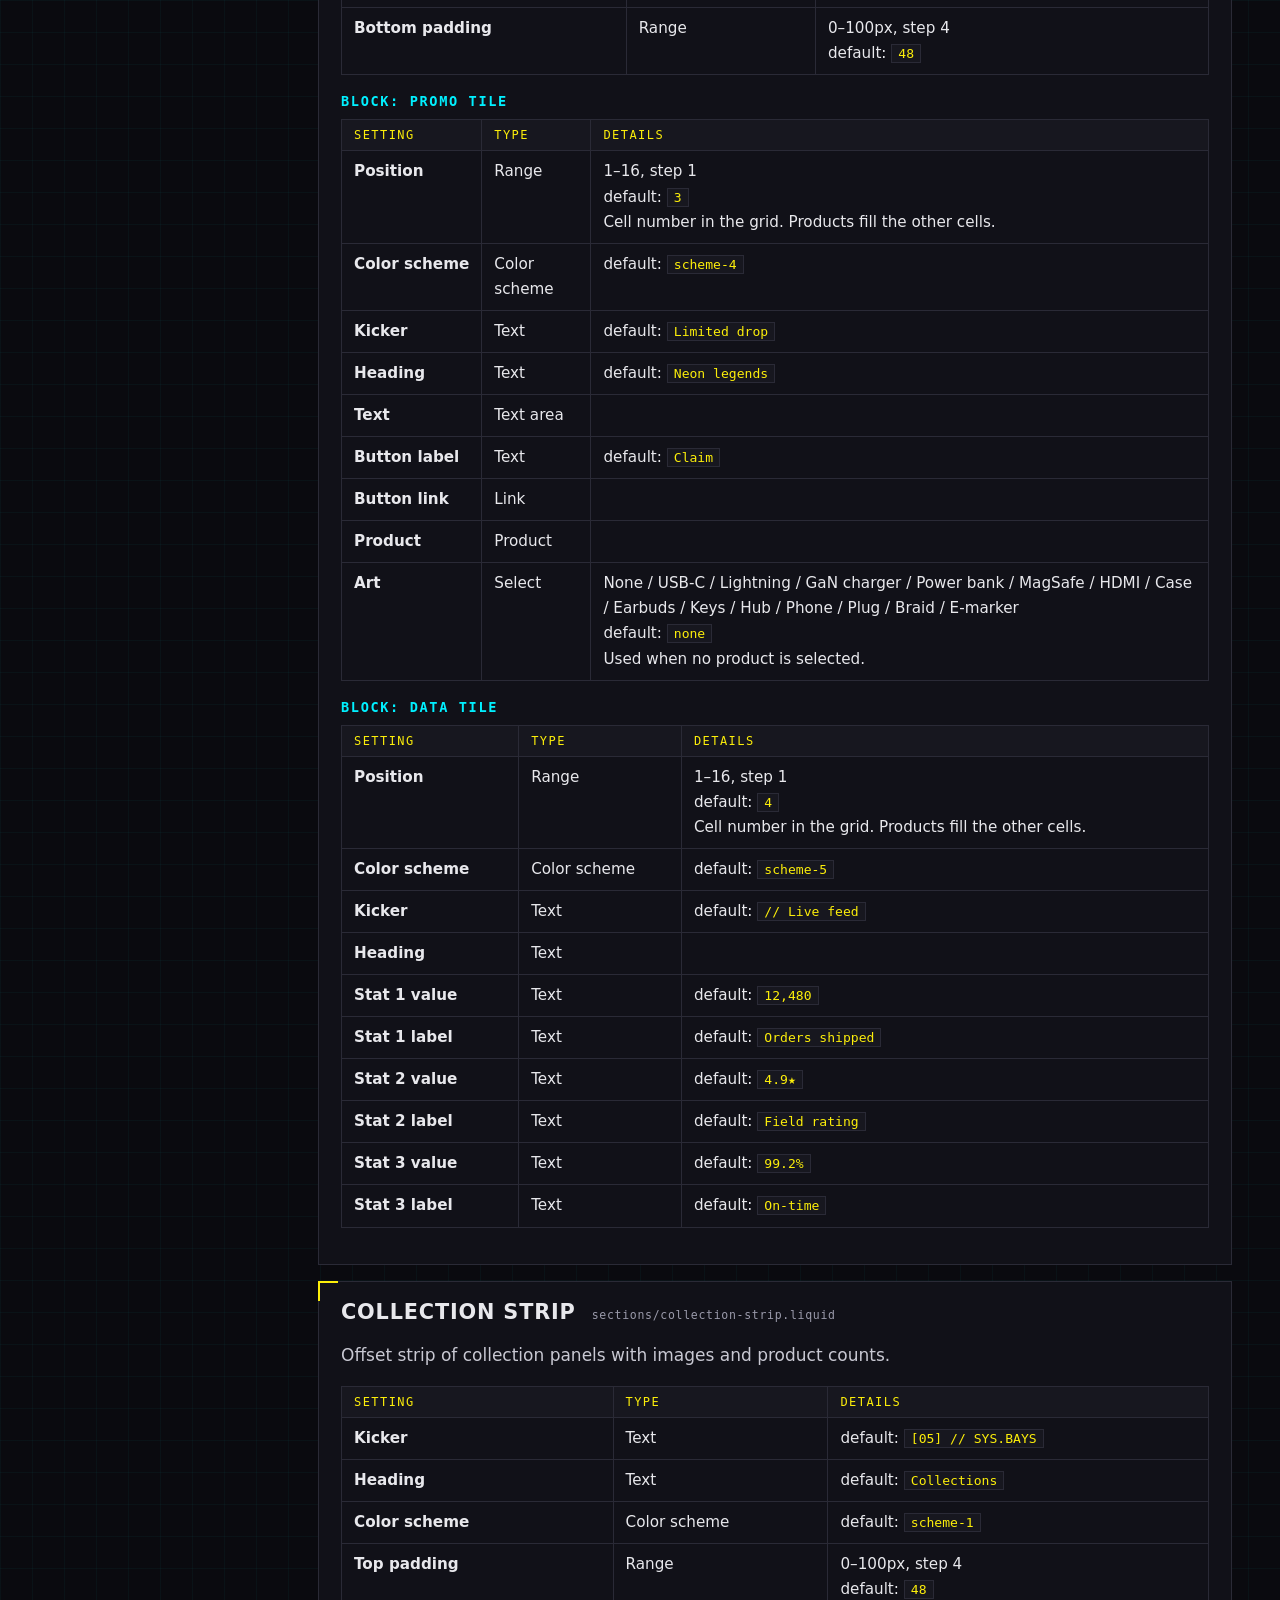
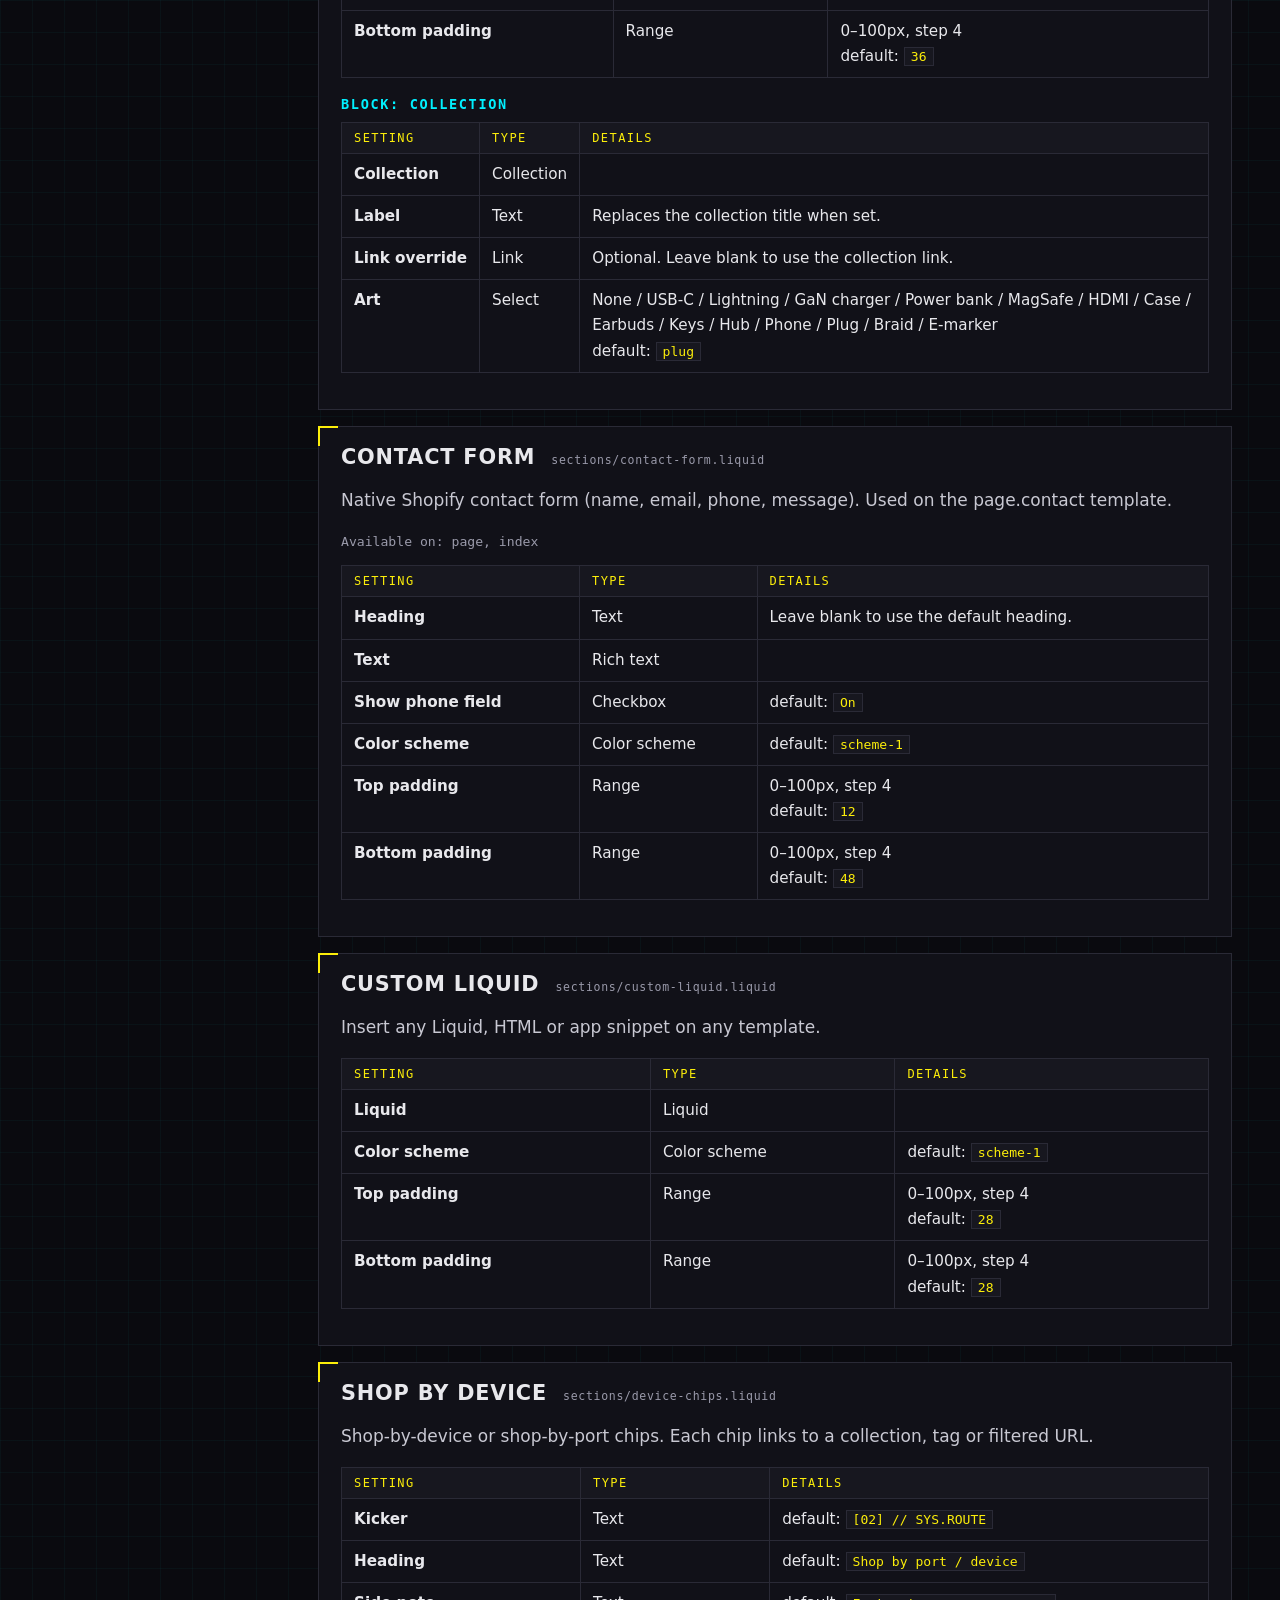
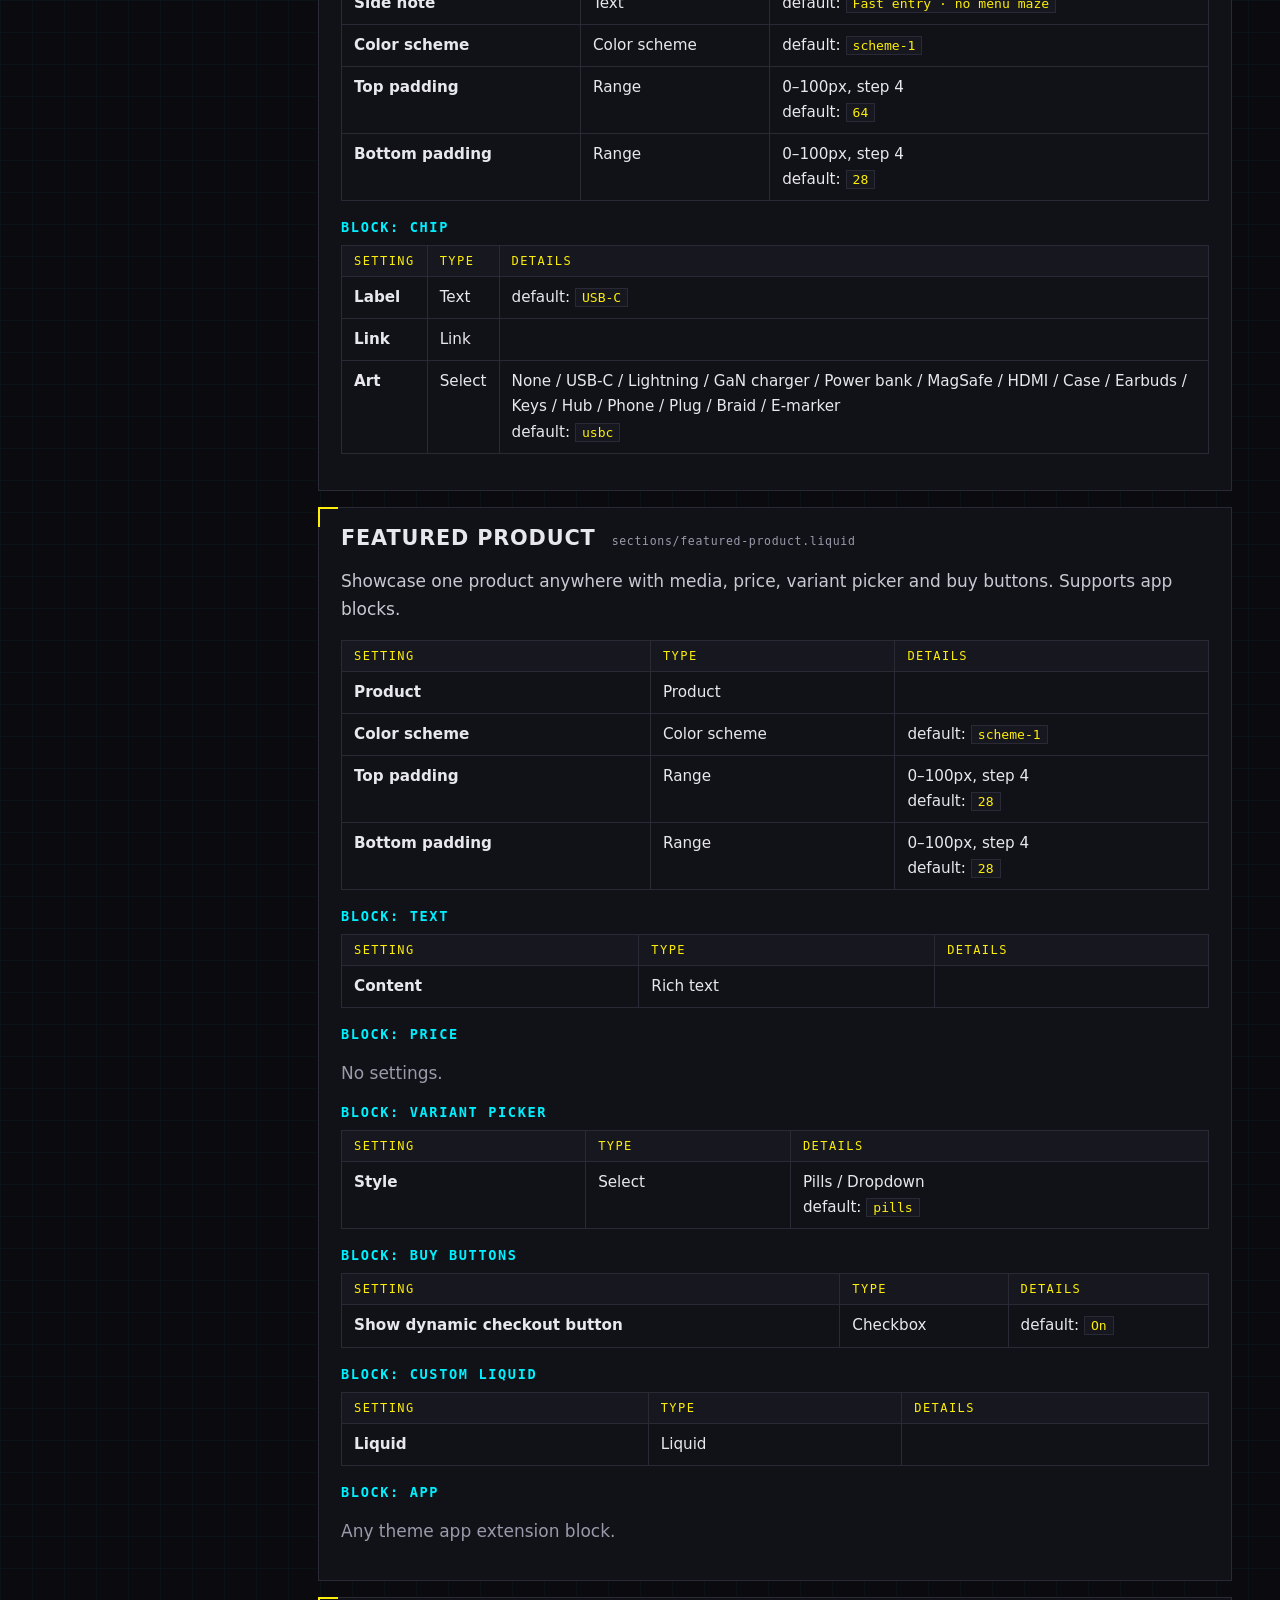
==== commit 9c09667e: "Docs: theme renamed to Cyberdeck (titles, headings, meta, alt text, support page, README)" ====
--- a/index.html
+++ b/index.html
@@ -1,13 +1,13 @@
 <!doctype html><html lang="en"><head><meta charset="utf-8"><meta name="viewport" content="width=device-width,initial-scale=1">
-<title>Cyber 1.0.0 — Shopify theme documentation</title><link rel="stylesheet" href="assets/docs.css"></head><body>
-<aside class="side"><div class="brand"><span class="mark">CY</span><div><b>CYBER</b><small>DOCS // v1.0.0</small></div></div><nav aria-label="Documentation"><a href="#intro">Welcome</a><a href="#requirements">Requirements</a><a href="#install">Installation</a><a href="#quick-setup">Quick setup</a><a href="#styles">Style and colors</a><a href="#settings">Theme settings</a><a href="#navigation">Navigation and mega menu</a><a href="#sections">Sections and blocks</a><a href="#product">Product page</a><a href="#metafields">Product metafields</a><a href="#filters">Search and Discovery filters</a><a href="#quick-order">Quick order page</a><a href="#blog">Blog and articles</a><a href="#demo">Demo content import</a><a href="#other">Cart, accounts, gift card, password</a><a href="#performance">Performance and accessibility</a><a href="#faq">FAQ</a><a href="#changelog">Changelog</a><a href="#credits">Credits and licenses</a><a href="#support">Support</a><a href="support.html#contact-form">Contact form ↗</a></nav></aside>
+<title>Cyberdeck 1.0.0 — Shopify theme documentation</title><meta name="description" content="Documentation for Cyberdeck, a HUD-style Shopify Online Store 2.0 theme for electronics and tech accessories stores: setup, sections, filters, metafields and the demo catalog."><link rel="stylesheet" href="assets/docs.css"></head><body>
+<aside class="side"><div class="brand"><span class="mark">CY</span><div><b>CYBERDECK</b><small>DOCS // v1.0.0</small></div></div><nav aria-label="Documentation"><a href="#intro">Welcome</a><a href="#requirements">Requirements</a><a href="#install">Installation</a><a href="#quick-setup">Quick setup</a><a href="#styles">Style and colors</a><a href="#settings">Theme settings</a><a href="#navigation">Navigation and mega menu</a><a href="#sections">Sections and blocks</a><a href="#product">Product page</a><a href="#metafields">Product metafields</a><a href="#filters">Search and Discovery filters</a><a href="#quick-order">Quick order page</a><a href="#blog">Blog and articles</a><a href="#demo">Demo content import</a><a href="#other">Cart, accounts, gift card, password</a><a href="#performance">Performance and accessibility</a><a href="#faq">FAQ</a><a href="#changelog">Changelog</a><a href="#credits">Credits and licenses</a><a href="#support">Support</a><a href="support.html#contact-form">Contact form ↗</a></nav></aside>
 <main>
-<section id="intro"><p class="kicker">// manual.v1.0.0</p><h1>Cyber <span class="hl">documentation</span></h1>
-<p class="lead">Cyber is a high-contrast HUD-style Shopify Online Store 2.0 theme for electronics, tech accessories and other spec-heavy catalogs. It was written from scratch, with no Dawn or other base theme. The focus is speed: fast filtering, readable specs, and bulk ordering.</p>
+<section id="intro"><p class="kicker">// manual.v1.0.0</p><h1>Cyberdeck <span class="hl">documentation</span></h1>
+<p class="lead">Cyberdeck is a high-contrast HUD-style Shopify Online Store 2.0 theme for electronics, tech accessories and other spec-heavy catalogs. It was written from scratch, with no Dawn or other base theme. The focus is speed: fast filtering, readable specs, and bulk ordering.</p>
 <div class="cards">
 <div class="card"><b>Version</b><span>1.0.0</span></div><div class="card"><b>Author</b><span>dhlptx00</span></div>
 <div class="card"><b>Platform</b><span>Shopify Online Store 2.0</span></div><div class="card"><b>Updated</b><span>October 08, 2026</span></div></div>
-<figure class="shot"><img src="assets/img/home.jpg" alt="Cyber home page (default style)" loading="lazy"><figcaption>Cyber home page (default style)</figcaption></figure>
+<figure class="shot"><img src="assets/img/home.jpg" alt="Cyberdeck home page (default style)" loading="lazy"><figcaption>Cyberdeck home page (default style)</figcaption></figure>
 <p>This manual is written for store owners and assumes no coding knowledge. Every section, block and setting in the theme editor is listed in <a href="#sections">Sections and blocks</a>.</p></section>
 
 <section id="requirements"><h2>Requirements</h2><ul>
@@ -17,14 +17,14 @@
 
 <section id="install"><h2>Installation</h2>
 <ol class="steps">
-<li>Open Cyber in the <b>Shopify Theme Store</b> and click <b>Try theme</b> to add it to your theme library for free. You can preview and customize it before you buy.</li>
-<li>In Shopify admin go to <b>Online Store › Themes</b>. Cyber appears in the <b>Theme library</b>.</li>
+<li>Open Cyberdeck in the <b>Shopify Theme Store</b> and click <b>Try theme</b> to add it to your theme library for free. You can preview and customize it before you buy.</li>
+<li>In Shopify admin go to <b>Online Store › Themes</b>. Cyberdeck appears in the <b>Theme library</b>.</li>
 <li>Click <b>Customize</b> to open the theme editor, or <b>⋯ › Preview</b> to look around.</li>
 <li>When you're ready, click <b>Publish</b>. Shopify asks you to buy the theme at that point. One purchase covers one store.</li></ol>
-<div class="note"><b>Updates.</b> When a new version of Cyber is released, Shopify shows <b>Update available</b> on the theme in your theme library. Updating creates a copy of the theme with your settings and content carried over, so your live store isn't touched until you publish the update. Code edits you made yourself aren't carried over, so note them before updating.</div></section>
+<div class="note"><b>Updates.</b> When a new version of Cyberdeck is released, Shopify shows <b>Update available</b> on the theme in your theme library. Updating creates a copy of the theme with your settings and content carried over, so your live store isn't touched until you publish the update. Code edits you made yourself aren't carried over, so note them before updating.</div></section>
 
 <section id="quick-setup"><h2>Quick setup <span class="muted">(about 15 minutes)</span></h2><ol class="steps">
-<li><b>Logo and favicon:</b> Theme settings › Logo and favicon. Without a logo, Cyber shows a monogram plus your store name.</li>
+<li><b>Logo and favicon:</b> Theme settings › Logo and favicon. Without a logo, Cyberdeck shows a monogram plus your store name.</li>
 <li><b>Main menu:</b> build a nested menu (see <a href="#navigation">Navigation</a>).</li>
 <li><b>Filters:</b> install Search &amp; Discovery and add filters (see <a href="#filters">Filters</a>).</li>
 <li><b>Quick order page:</b> create a page and assign the <code>page.quick-order</code> template (see <a href="#quick-order">Quick order</a>).</li>
@@ -33,8 +33,8 @@
 <li><b>Home page:</b> in the theme editor pick a collection for Product bento and edit the hero copy.</li></ol></section>
 
 <section id="styles"><h2>Style and colors</h2>
-<p>Cyber ships with one style, <b>Cyber</b>, a dark style with seven color schemes. Schemes 6 and 7 are light (off-white base and white panel). For a light store, open the theme editor, go to <b>Theme settings › Colors</b>, and set <b>Body color scheme</b> to scheme 6. You can also assign the light schemes to individual sections. Each section's <b>Color scheme</b> setting picks any of the seven.</p>
-<div class="two"><figure class="shot"><img src="assets/img/home.jpg" alt="Cyber (default dark schemes)" loading="lazy"><figcaption>Cyber (default dark schemes)</figcaption></figure><figure class="shot"><img src="assets/img/light.jpg" alt="Cyber with light schemes 6 and 7" loading="lazy"><figcaption>Cyber with light schemes 6 and 7</figcaption></figure></div>
+<p>Cyberdeck ships with one style, <b>Cyberdeck</b>, a dark style with seven color schemes. Schemes 6 and 7 are light (off-white base and white panel). For a light store, open the theme editor, go to <b>Theme settings › Colors</b>, and set <b>Body color scheme</b> to scheme 6. You can also assign the light schemes to individual sections. Each section's <b>Color scheme</b> setting picks any of the seven.</p>
+<div class="two"><figure class="shot"><img src="assets/img/home.jpg" alt="Cyberdeck (default dark schemes)" loading="lazy"><figcaption>Cyberdeck (default dark schemes)</figcaption></figure><figure class="shot"><img src="assets/img/light.jpg" alt="Cyberdeck with light schemes 6 and 7" loading="lazy"><figcaption>Cyberdeck with light schemes 6 and 7</figcaption></figure></div>
 <p>Each style has five <b>color schemes</b>. Every section has a <i>Color scheme</i> setting:</p>
 <table class="tbl"><thead><tr><th>Scheme</th><th>Use</th></tr></thead><tbody>
 <tr><td>Scheme 1 · Base</td><td>Page background and most sections</td></tr><tr><td>Scheme 2 · Yellow slab</td><td>Hero slab, highlights, CTA bands</td></tr>
@@ -112,11 +112,11 @@
 <li>Go to <b>Products › Import</b>, choose the CSV and confirm.</li>
 <li>Create collections Cables, Chargers, Power Banks, Cases and Adapters as automated collections with the condition <i>Product type is equal to …</i>.</li>
 <li>Build the main menu as described above.</li></ol>
-<div class="note">The demo product images are line-art renders created for Cyber and licensed for use in your store. The CSV links to copies hosted with this documentation. Product and brand names in the demo (Voltforge, VoltPro, ShieldCo) are fictional. References to device families such as iPhone, Galaxy or MacBook are descriptive compatibility notes only.</div></section>
+<div class="note">The demo product images are line-art renders created for Cyberdeck and licensed for use in your store. The CSV links to copies hosted with this documentation. Product and brand names in the demo (Voltforge, VoltPro, ShieldCo) are fictional. References to device families such as iPhone, Galaxy or MacBook are descriptive compatibility notes only.</div></section>
 
 <section id="other"><h2>Cart, accounts, gift card, password</h2><ul>
 <li><b>Cart type:</b> drawer (default) or page, under Theme settings › Cart. The cart supports order notes (cart page), unit prices, a taxes-included note and dynamic checkout buttons.</li>
-<li><b>Customer accounts:</b> the header uses Shopify's account component. Clicking the avatar opens a sign-in sheet (Shop, email code) with links to Orders and Profile. Choose its links under <b>Header › Customer account menu</b> (default <i>customer-account-main-menu</i>, edited in <b>Content › Menus</b>). Cyber also styles the classic account templates (login, register, account, order, addresses, activate and reset) for stores still on legacy accounts.</li>
+<li><b>Customer accounts:</b> the header uses Shopify's account component. Clicking the avatar opens a sign-in sheet (Shop, email code) with links to Orders and Profile. Choose its links under <b>Header › Customer account menu</b> (default <i>customer-account-main-menu</i>, edited in <b>Content › Menus</b>). Cyberdeck also styles the classic account templates (login, register, account, order, addresses, activate and reset) for stores still on legacy accounts.</li>
 <li><b>Product page commerce features:</b> local pickup availability (turn on pickup locations under <b>Settings › Shipping and delivery</b>), Shop Pay Installments messaging (shown automatically when eligible), a taxes-included and shipping-policy note under the price, unit prices (set a unit price on the variant), and a recipient form on gift card products so customers can send a gift card to someone with a message and send date.</li>
 <li><b>Footer:</b> country/region and language selectors appear automatically when your store sells to more than one market or language (toggle them in the Footer section). Also in the footer: a Follow on Shop button (shown when your store is eligible for the Shop app) and the "Powered by Shopify" link.</li>
 <li><b>Structured data:</b> product and article pages output JSON-LD for search engines automatically.</li>
@@ -125,8 +125,8 @@
 <figure class="shot"><img src="assets/img/password.jpg" alt="Password page" loading="lazy"><figcaption>Password page</figcaption></figure></section>
 
 <section id="performance"><h2>Performance and accessibility</h2>
-<p>Cyber uses vanilla JavaScript with no frameworks, per-area CSS, lazy responsive images and fonts from the Shopify font library. Lighthouse results on the demo catalog: desktop performance 100 and mobile performance 80–91 (home, product, collection), with accessibility at 100. Most of the remaining mobile cost comes from Shopify's own scripts (analytics and the Shopify account component), which every theme loads.</p>
-<ul><li>Keyboard navigation everywhere, including mega panels and the filter console. Focus is always visible.</li><li>All animations respect reduced-motion preferences.</li><li>Upload product images at 1200px or larger. Cyber serves the right size for each screen.</li></ul></section>
+<p>Cyberdeck uses vanilla JavaScript with no frameworks, per-area CSS, lazy responsive images and fonts from the Shopify font library. Lighthouse results on the demo catalog: desktop performance 100 and mobile performance 91–97 (home, product, collection), with accessibility at 100. Most of the remaining mobile cost comes from Shopify's own scripts (analytics and the Shopify account component), which every theme loads.</p>
+<ul><li>Keyboard navigation everywhere, including mega panels and the filter console. Focus is always visible.</li><li>All animations respect reduced-motion preferences.</li><li>Upload product images at 1200px or larger. Cyberdeck serves the right size for each screen.</li></ul></section>
 
 <section id="faq"><h2>FAQ</h2>
 <details><summary>The mega menu doesn't open.</summary><p>The top-level item needs child links in Online Store › Navigation, or a matching Mega menu block in the header. The block's <i>Menu item</i> must match the title exactly (case doesn't matter).</p></details>
@@ -135,11 +135,11 @@
 <details><summary>How do I change fonts?</summary><p>Theme settings › Typography has three font pickers (display, body and mono) from the Shopify font library.</p></details>
 <details><summary>Can I turn off the scanlines or glitch effect?</summary><p>Yes. Theme settings › Effects has a toggle for each effect.</p></details>
 <details><summary>Quick order shows only some products.</summary><p>It lists up to 50 products per page. Make one quick-order page per collection for big catalogs.</p></details>
-<details><summary>Does Cyber need any apps?</summary><p>No. Search &amp; Discovery (free, made by Shopify) is recommended for filters, but nothing requires a paid app.</p></details>
+<details><summary>Does Cyberdeck need any apps?</summary><p>No. Search &amp; Discovery (free, made by Shopify) is recommended for filters, but nothing requires a paid app.</p></details>
 <details><summary>Can I edit the code?</summary><p>Yes, but always duplicate the theme first (Themes › ⋯ › Duplicate). Custom code changes aren't covered by support. Consider hiring a Shopify Partner for larger changes.</p></details></section>
 
 <section id="changelog"><h2>Changelog</h2><h3>1.0.0 <span class="muted">· October 2026</span></h3><ul>
-<li>Initial release: the Cyber style with seven color schemes (five dark, two light).</li>
+<li>Initial release: the Cyberdeck style with seven color schemes (five dark, two light).</li>
 <li>Filter console, grid/list views, quick order terminal, spec metafields, mega menu, blog with comments, and every Online Store 2.0 template.</li></ul></section>
 
 <section id="credits"><h2>Credits and licenses</h2>
@@ -159,5 +159,5 @@
 <li>Email: <a href="mailto:dhlptx00@gmail.com">dhlptx00@gmail.com</a>.</li>
 <li>Response time: within two business days.</li></ul>
 <p>Full support policy and the checklist of what to send: <a href="support.html">support page</a>.</p>
-<p class="muted mono">Cyber v1.0.0 · © 2026 dhlptx00</p></section>
+<p class="muted mono">Cyberdeck v1.0.0 · © 2026 dhlptx00</p></section>
 </main><a class="top" href="#intro">TOP ↑</a></body></html>
